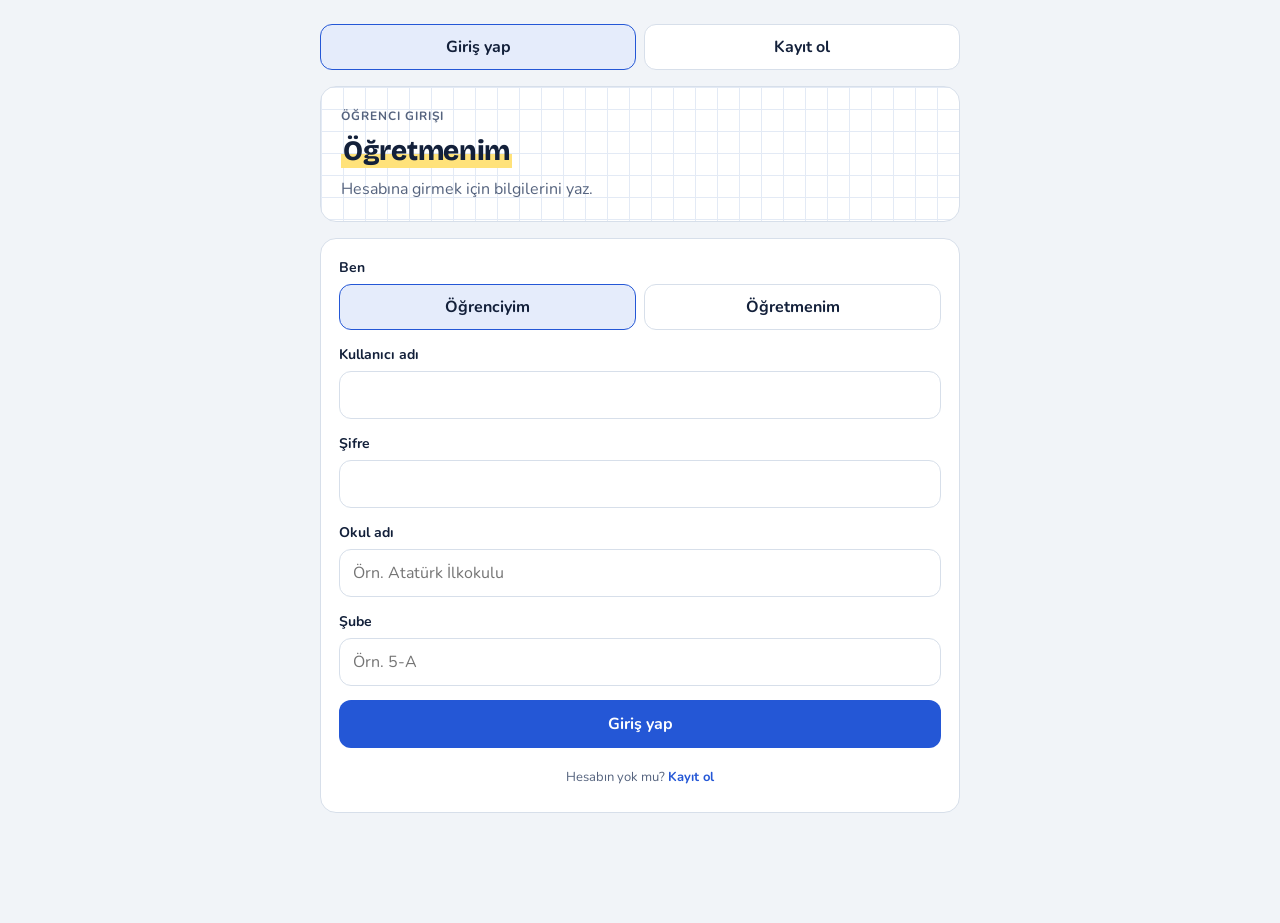
==== index.html @ c259fa2d "Rename ogretmenim 3.html to index.html" ====
<!doctype html><html><head><meta charset=utf8><meta name=viewport content="width=device-width,initial-scale=1,viewport-fit=cover"><style>:root{color-scheme:light;box-sizing:border-box;padding-top:env(safe-area-inset-top,0px);padding-bottom:env(safe-area-inset-bottom,0px)}html{scroll-padding-top:env(safe-area-inset-top,0px)}body{margin:0;padding:0;font:14px -apple-system,BlinkMacSystemFont,sans-serif;background:#fff;color:#000}img{max-width:100%}[hidden]:not([hidden=until-found i]){display:none!important}</style></head><body>
<title>Öğretmenim</title>
<link rel="stylesheet" href="https://fonts.googleapis.com/css2?family=Bricolage+Grotesque:opsz,wght@12..96,600;12..96,800&family=Nunito:wght@400;600;700&display=swap">
<style>
/* Düzen: defter sayfası hissi. Kareli üst kart, tebeşir sarısı vurgu, video için yeşil okul tahtası. */
:root{
  --bg:#F1F4F8; --card:#FFFFFF; --ink:#13203A; --mute:#55637E; --line:#D7DFEA;
  --accent:#2457D6; --accent-ink:#FFFFFF; --soft:#E5ECFB; --grid:#E3EAF5; --mk:#FFE27A;
  --ok:#14804F; --okbg:#DCF3E7; --bad:#B93434; --badbg:#FBE0E0;
  --board:#163A31; --chalk:#F3F1E4; --frame:#3C4A57;
  --f-display:"Bricolage Grotesque","Trebuchet MS",system-ui,sans-serif;
  --f-body:"Nunito",system-ui,-apple-system,"Segoe UI",sans-serif;
}
@media (prefers-color-scheme:dark){:root:not([data-theme="light"]){
  --bg:#0E1523; --card:#172138; --ink:#E9EFFB; --mute:#9AA9C4; --line:#2A3757;
  --accent:#7FA5FF; --accent-ink:#0E1523; --soft:#1D2B50; --grid:#1F2B47; --mk:#6B5A12;
  --ok:#4CC38A; --okbg:#133A2B; --bad:#FF8585; --badbg:#4A1F26; color-scheme:dark}}
:root[data-theme="dark"]{
  --bg:#0E1523; --card:#172138; --ink:#E9EFFB; --mute:#9AA9C4; --line:#2A3757;
  --accent:#7FA5FF; --accent-ink:#0E1523; --soft:#1D2B50; --grid:#1F2B47; --mk:#6B5A12;
  --ok:#4CC38A; --okbg:#133A2B; --bad:#FF8585; --badbg:#4A1F26; color-scheme:dark}
*{box-sizing:border-box}
body{background:var(--bg);color:var(--ink);font:400 16px/1.5 var(--f-body);padding-inline:16px;padding-block:0 110px}
#app{max-width:640px;margin-inline:auto;display:flex;flex-direction:column;gap:16px;padding-top:12px}
h1,h2,h3{font-family:var(--f-display);margin:0;text-wrap:balance;line-height:1.15;letter-spacing:-.01em}
h1{font-size:28px;font-weight:800} h2{font-size:22px;font-weight:800} h3{font-size:17px;font-weight:600}
p{margin:0}
.mark{background:linear-gradient(transparent 58%,var(--mk) 58%);padding-inline:2px}
.mute{color:var(--mute)} .small{font-size:13px}
.up{font-size:12px;letter-spacing:.08em;text-transform:uppercase;font-weight:700;color:var(--mute)}
button{font:inherit;color:inherit;cursor:pointer}
:focus-visible{outline:3px solid var(--accent);outline-offset:2px}
.top{display:flex;align-items:center;justify-content:space-between;gap:12px;position:sticky;top:env(safe-area-inset-top,0px);background:var(--bg);padding-block:8px;z-index:5}
.brand{font:800 20px var(--f-display)}
.who{border:1px solid var(--line);background:var(--card);border-radius:999px;padding:6px 12px;font-size:13px;font-weight:600;max-width:60%;overflow:hidden;text-overflow:ellipsis;white-space:nowrap}
.back{border:0;background:none;color:var(--accent);font-weight:700;padding:6px 0;align-self:flex-start}
.page{background:var(--card);border:1px solid var(--line);border-radius:16px;padding:18px;display:flex;flex-direction:column;gap:14px}
.paper{background-color:var(--card);background-image:linear-gradient(var(--grid) 1px,transparent 1px),linear-gradient(90deg,var(--grid) 1px,transparent 1px);background-size:22px 22px;border:1px solid var(--line);border-radius:16px;padding:20px;display:flex;flex-direction:column;gap:10px}
.stats{display:flex;gap:10px;flex-wrap:wrap}
.stat{background:var(--card);border:1px solid var(--line);border-radius:10px;padding:6px 12px;font-size:13px;font-weight:700}
.stat b{font-variant-numeric:tabular-nums;font-size:16px}
.tiles{display:grid;grid-template-columns:repeat(2,minmax(0,1fr));gap:12px}
.tile{text-align:left;background:var(--card);border:1px solid var(--line);border-radius:14px;padding:14px;display:flex;flex-direction:column;gap:6px;min-width:0;transition:transform .12s,border-color .12s}
.tile:hover{transform:translateY(-2px);border-color:var(--accent)}
.tile .n{font:800 12px var(--f-display);color:var(--accent);letter-spacing:.06em;text-transform:uppercase}
.tile.wide{grid-column:1/-1;background:var(--accent);color:var(--accent-ink);border-color:var(--accent)}
.tile.wide .n{color:var(--accent-ink);opacity:.85}
.chips{display:flex;flex-wrap:wrap;gap:8px}
.chip{border:1px solid var(--line);background:var(--card);border-radius:999px;padding:6px 13px;font-size:14px;font-weight:600}
.chip[aria-pressed="true"]{background:var(--accent);color:var(--accent-ink);border-color:var(--accent)}
.btn{border:0;background:var(--accent);color:var(--accent-ink);border-radius:12px;padding:12px 18px;font-weight:700;font-size:16px;min-height:46px}
.btn.ghost{background:var(--soft);color:var(--ink)}
.btn:disabled{opacity:.5;cursor:default}
.row{display:flex;gap:10px;flex-wrap:wrap}
.field{display:flex;flex-direction:column;gap:6px}
.field label{font-weight:700;font-size:14px}
input[type=text],input[type=password],select,textarea{font:inherit;color:var(--ink);background:var(--card);border:1.5px solid var(--line);border-radius:12px;padding:11px 13px;width:100%;min-height:46px}
.seg{display:grid;grid-template-columns:repeat(2,minmax(0,1fr));gap:8px}
.seg button{border:1.5px solid var(--line);background:var(--card);border-radius:12px;padding:10px;font-weight:700}
.seg button[aria-pressed="true"]{border-color:var(--accent);background:var(--soft)}
.opt{width:100%;text-align:left;border:1.5px solid var(--line);background:var(--card);border-radius:12px;padding:12px 14px;font-size:16px;font-weight:600}
.opt:hover:not(:disabled){border-color:var(--accent)}
.opt.ok{background:var(--okbg);border-color:var(--ok)} .opt.bad{background:var(--badbg);border-color:var(--bad)}
.opts{display:flex;flex-direction:column;gap:10px}
.fb{border-radius:12px;padding:12px 14px;font-weight:600}
.fb.ok{background:var(--okbg);color:var(--ok)} .fb.bad{background:var(--badbg);color:var(--bad)}
.bar{height:8px;border-radius:99px;background:var(--soft);overflow:hidden}
.bar>i{display:block;height:100%;background:var(--accent);width:0;transition:width .3s linear}
.qtext{font:600 20px/1.35 var(--f-display)}
.mgrid{display:grid;grid-template-columns:repeat(3,minmax(0,1fr));gap:8px}
.mc{min-height:84px;border:1.5px solid var(--line);border-radius:12px;background:var(--accent);color:var(--accent-ink);font:800 26px var(--f-display);padding:6px;display:flex;align-items:center;justify-content:center;text-align:center}
.mc.up2{background:var(--card);color:var(--ink);font:700 13px/1.25 var(--f-body)}
.mc.done{background:var(--okbg);color:var(--ok);border-color:var(--ok);font:700 13px/1.25 var(--f-body)}
.big{font:800 52px var(--f-display);font-variant-numeric:tabular-nums;text-align:center}
.calc{display:flex;gap:10px}
.calc input{font-size:22px;text-align:center}
.note{border:1px solid var(--line);border-radius:12px;padding:14px;display:flex;flex-direction:column;gap:6px;background:var(--card)}
.sym{font:800 22px var(--f-display);color:var(--accent)}
.dl{display:grid;grid-template-columns:minmax(0,1fr);gap:0}
.dl div{display:flex;flex-direction:column;gap:2px;padding:9px 0;border-top:1px solid var(--line)}
.dl dt,.dl b{font-weight:700} .dl span{color:var(--mute);font-size:14px}
.stage{background:var(--board);color:var(--chalk);border:6px solid var(--frame);border-radius:14px;min-height:300px;padding:22px;display:flex;flex-direction:column;align-items:center;justify-content:center;gap:12px;text-align:center}
.stage .s{font:800 64px/1 var(--f-display);color:#FFE27A;animation:pop .45s ease-out}
.stage h3{font-size:24px;animation:rise .5s ease-out}
.stage p{font-size:17px;max-width:46ch;animation:rise .6s ease-out}
@keyframes pop{from{transform:scale(.6);opacity:0}to{transform:none;opacity:1}}
@keyframes rise{from{transform:translateY(8px);opacity:0}to{transform:none;opacity:1}}
.segs{display:flex;gap:4px}.segs i{flex:1;height:6px;border-radius:9px;background:var(--line)}.segs i.on{background:var(--accent)}
.chat{display:flex;flex-direction:column;gap:10px}
.msg{max-width:88%;padding:10px 14px;border-radius:14px;white-space:pre-wrap;overflow-wrap:anywhere}
.msg.u{align-self:flex-end;background:var(--accent);color:var(--accent-ink);border-bottom-right-radius:4px}
.msg.a{align-self:flex-start;background:var(--card);border:1px solid var(--line);border-bottom-left-radius:4px}
.composer{position:sticky;bottom:0;background:var(--bg);padding-block:10px;display:flex;gap:8px}
.fab{position:fixed;right:16px;bottom:calc(16px + env(safe-area-inset-bottom,0px));border:0;background:var(--accent);color:var(--accent-ink);border-radius:999px;padding:13px 20px;font:800 16px var(--f-display);box-shadow:0 6px 18px rgba(20,40,100,.28);z-index:6}
@media (prefers-reduced-motion:reduce){*{animation:none!important;transition:none!important}}
</style>
<div id="app"></div>
<button class="fab" id="fab" data-act="hoca" hidden>Öğretmenim'e sor</button>
<script>
/* Ders verisi: p = konu kartları [başlık, metin, simge], q = test [soru, şıklar, doğru indeks],
   m = mini sözlük [terim, tanım], tf = doğru/yanlış [ifade, doğru mu] */
const DERS = {
ilk: [
{id:"mat",ad:"Matematik",sym:"+",konu:"Toplama, Çıkarma ve Çarpma",
 p:[["Toplama","Toplama, iki sayıyı birleştirip toplam bulmaktır. Toplananların yerini değiştirsek de sonuç aynı kalır: 4 + 7 = 7 + 4 = 11.","+"],
    ["Çarpma","Çarpma, aynı sayıyı tekrar tekrar toplamanın kısa yoludur. 3 × 4, üç kere dört toplamak demektir: 4 + 4 + 4 = 12.","×"],
    ["Çıkarma","Çıkarma, bir sayıdan belli bir miktarı eksiltmektir. Sonucu toplama ile kontrol ederiz: 15 − 6 = 9 ise 9 + 6 = 15 olmalıdır.","−"]],
 q:[["8 + 7 kaçtır?",["14","15","16","13"],1],
    ["6 × 5 kaçtır?",["30","35","25","11"],0],
    ["20 − 8 kaçtır?",["10","11","12","13"],2],
    ["Bir düzinede kaç tane vardır?",["10","12","6","24"],1]],
 m:[["Toplam","Toplama işleminin sonucu"],["Fark","Çıkarma işleminin sonucu"],["Çarpım","Çarpma işleminin sonucu"],["Tek sayı","2'ye tam bölünmeyen sayı"],["Çift sayı","2'ye tam bölünen sayı"],["Sıfır","Hiç olmadığını gösteren sayı"]],
 tf:[["9 tek sayıdır.",true],["12 sayısı 5'e tam bölünür.",false],["5 × 0 = 5",false],["Toplamada sayıların yerini değiştirmek sonucu değiştirmez.",true]]},
{id:"tur",ad:"Türkçe",sym:"Aa",konu:"Sözcük Türleri ve Yazım",
 p:[["İsim (Ad)","Varlıkları ve kavramları karşılayan sözcüklere isim denir. Kalem, masa, Ayşe ve sevgi birer isimdir. Özel isimler büyük harfle başlar.","Aa"],
    ["Sıfat","İsimlerin önüne gelip onları niteleyen sözcüklere sıfat denir. ‘Kırmızı balon’ sözcük grubunda ‘kırmızı’ sıfattır.","A+"],
    ["Fiil (Eylem)","İş, oluş ve durum bildiren sözcüklere fiil denir. Koşmak, yazmak ve gülmek birer fiildir.","→"]],
 q:[["‘Ali okula gitti.’ cümlesinde fiil hangisidir?",["Ali","okula","gitti","cümle"],2],
    ["Özel isimler nasıl yazılır?",["Küçük harfle başlar","Büyük harfle başlar","Hep küçük yazılır","Rakamla yazılır"],1],
    ["Aşağıdakilerden hangisi sıfattır?",["Güzel","Masa","Koşmak","Ankara"],0],
    ["‘Kitap’ sözcüğü kaç hecelidir?",["1","2","3","4"],1]],
 m:[["İsim","Varlıkları karşılayan sözcük"],["Sıfat","İsmi niteleyen sözcük"],["Fiil","İş, oluş, durum bildiren sözcük"],["Zıt anlam","Karşıt anlamlı sözcük (büyük–küçük)"],["Eş anlam","Aynı anlamdaki sözcük (hızlı–çabuk)"],["Hece","Bir solukta çıkan ses grubu"]],
 tf:[["Her hecede en az bir ünlü harf bulunur.",true],["Soru cümlesinin sonuna soru işareti konur.",true],["Türk alfabesinde 29 harf vardır.",true],["‘Gelmek’ sözcüğü bir isimdir.",false]]},
{id:"fen",ad:"Fen Bilimleri",sym:"H₂O",konu:"Canlılar, Madde ve Dünya",
 p:[["Canlıların ortak özellikleri","Canlılar beslenir, solunum yapar, büyür ve çoğalır. Cansız varlıklar bu özellikleri göstermez.","Canlı"],
    ["Maddenin halleri","Madde katı, sıvı ve gaz halinde bulunur. Buz katı, su sıvı, su buharı ise gaz halidir.","H₂O"],
    ["Güneş ve Dünya","Dünya, Güneş'in etrafında bir yılda bir tam tur atar. Kendi ekseni etrafındaki bir turu yaklaşık bir gün sürer; gece ve gündüz böyle oluşur.","☀"]],
 q:[["Su donunca hangi hale geçer?",["Gaz","Katı","Sıvı","Plazma"],1],
    ["Gece ve gündüz neden oluşur?",["Dünya'nın kendi ekseni etrafında dönmesi","Ay'ın Güneş'in etrafında dönmesi","Güneş'in Dünya'nın etrafında dönmesi","Bulutların hareket etmesi"],0],
    ["Hangisi canlıdır?",["Taş","Ağaç","Masa","Makas"],1],
    ["Dünya'nın Güneş etrafında bir turu ne kadar sürer?",["Bir gün","Bir ay","Bir yıl","Bir hafta"],2]],
 m:[["Katı","Şekli ve hacmi sabit olan madde"],["Sıvı","Akışkan, bulunduğu kabın şeklini alan madde"],["Gaz","Bulunduğu her yere yayılan madde"],["Buharlaşma","Sıvının gaza dönüşmesi"],["Donma","Sıvının katıya dönüşmesi"],["Erime","Katının sıvıya dönüşmesi"]],
 tf:[["Buz erirse sıvı hale geçer.",true],["Güneş bir gezegendir.",false],["Bitkiler de canlıdır.",true],["Gaz halindeki maddeler bulundukları kabı doldurur.",true]]},
{id:"ing",ad:"İngilizce",sym:"ABC",konu:"Colors, Numbers and Animals",
 p:[["Colors (Renkler)","Renkler: red (kırmızı), blue (mavi), green (yeşil), yellow (sarı). ‘The sky is blue.’ demek ‘Gökyüzü mavi.’ demektir.","Red"],
    ["Numbers (Sayılar)","Sayılar: one (1), two (2), three (3), four (4), five (5). Oyuncaklarını İngilizce sayarak çalışabilirsin.","123"],
    ["Animals (Hayvanlar)","Hayvanlar: cat (kedi), dog (köpek), bird (kuş), fish (balık). ‘I have a cat.’ ‘Bir kedim var.’ demektir.","Cat"]],
 q:[["‘Dog’ ne demektir?",["Kedi","Köpek","Kuş","Balık"],1],
    ["‘Blue’ hangi renktir?",["Kırmızı","Sarı","Mavi","Yeşil"],2],
    ["‘Three’ kaçtır?",["2","3","4","5"],1],
    ["‘Merhaba’ İngilizce nasıl söylenir?",["Goodbye","Hello","Thanks","Sorry"],1]],
 m:[["Red","Kırmızı"],["Green","Yeşil"],["Cat","Kedi"],["Bird","Kuş"],["Five","Beş"],["Thank you","Teşekkür ederim"]],
 tf:[["‘Yellow’ sarı demektir.",true],["‘Fish’ kuş demektir.",false],["‘Good morning’ günaydın demektir.",true],["‘Two’ dört demektir.",false]]}
],
orta: [
{id:"mat",ad:"Matematik",sym:"%",konu:"Kesirler, Yüzdeler ve Oran",
 p:[["Kesirler","Kesir, bütünün eşit parçalarından kaçının alındığını gösterir. 3/4'te payda bütünün 4 eşit parçaya bölündüğünü, pay ise 3 parçanın alındığını belirtir.","¾"],
    ["Yüzde","Yüzde, bir niceliğin 100 birimde kaç birim olduğunu gösterir. %25 = 25/100 = 1/4'tür. 80'in %25'i 80 × 25 / 100 = 20'dir.","%"],
    ["Oran","İki niceliğin bölümle karşılaştırılmasına oran denir. 12 elma ile 4 armut varsa elmanın armuta oranı 12/4 = 3'tür.","a:b"]],
 q:[["3/4 sayısının ondalık gösterimi nedir?",["0,25","0,5","0,75","0,34"],2],
    ["200'ün %15'i kaçtır?",["15","20","30","40"],2],
    ["2/5 + 1/5 işleminin sonucu kaçtır?",["3/10","3/5","2/5","1/5"],1],
    ["(−3) + 8 işleminin sonucu kaçtır?",["−11","−5","5","11"],2]],
 m:[["Pay","Kesrin üstündeki sayı"],["Payda","Kesrin altındaki, bütünün kaç parçaya bölündüğünü gösteren sayı"],["Oran","İki niceliğin bölümle karşılaştırılması"],["Yüzde","100'de kaç olduğunu gösteren oran"],["Tam sayılar","Negatif sayıları, sıfırı ve pozitif sayıları kapsayan küme"],["Asal sayı","1 ve kendisinden başka böleni olmayan sayı"]],
 tf:[["Payı aynı olan kesirlerde payda büyüdükçe kesir küçülür.",true],["7 asal bir sayıdır.",true],["%50, yarım demektir.",true],["−5, −2'den büyüktür.",false]]},
{id:"tur",ad:"Türkçe",sym:"Y",konu:"Cümlenin Ögeleri ve Anlam",
 p:[["Yüklem","Cümlede iş, oluş ya da durum bildiren ögeye yüklem denir. Genellikle cümlenin sonunda yer alır. ‘Çocuklar bahçede oynadı.’ cümlesinde yüklem ‘oynadı’dır.","Y"],
    ["Özne","Yüklemi yapan varlığı bulmak için yükleme ‘Kim?’ veya ‘Ne?’ sorusunu sorarız. ‘Kuş ağaca kondu.’ cümlesinde özne ‘kuş’tur.","Kim?"],
    ["Nesne","Yüklemden etkilenen ögeye nesne denir. ‘Ali kitabı okudu.’ cümlesinde ‘Ne okudu?’ sorusunun cevabı olan ‘kitabı’ nesnedir.","Ne?"]],
 q:[["‘Ayşe mektubu yazdı.’ cümlesinin yüklemi hangisidir?",["Ayşe","mektubu","yazdı","cümle"],2],
    ["Özneyi bulmak için yükleme hangi soru sorulur?",["Kim? / Ne?","Nereye?","Nasıl?","Ne zaman?"],0],
    ["Soru cümlesinin sonuna hangi işaret konur?",["Nokta","Soru işareti","Ünlem","Virgül"],1],
    ["‘Çocuklar parkta oynadı.’ cümlesinde ‘parkta’ hangi ögedir?",["Özne","Yüklem","Nesne","Dolaylı tümleç"],3]],
 m:[["Yüklem","İş, oluş veya durum bildiren öge"],["Özne","Yüklemi yapan varlık"],["Nesne","Yüklemden etkilenen öge"],["Deyim","Kalıplaşmış, çoğunlukla mecaz anlamlı söz"],["Atasözü","Uzun deneyimlerden çıkmış öğüt veren kalıp söz"],["Mecaz anlam","Sözcüğün gerçek anlamı dışında kullanılması"]],
 tf:[["Yüklem genellikle cümlenin sonunda bulunur.",true],["‘Göz göre göre’ bir atasözüdür.",false],["Özel isimlerin ilk harfi büyük yazılır.",true],["Her cümlede mutlaka nesne bulunur.",false]]},
{id:"fen",ad:"Fen Bilimleri",sym:"N",konu:"Kuvvet, Hücre ve Hız",
 p:[["Kuvvet","Kuvvet, cisimlerin hareketini, yönünü veya şeklini değiştirebilen etkidir. Birimi Newton'dur (N). Dinamometre ile ölçülür.","N"],
    ["Hücre","Hücre, canlıların yapı ve görev birimidir. Hayvan ve bitki hücrelerinde zar, sitoplazma ve çekirdek bulunur; hücre duvarı ve kloroplast yalnızca bitki hücresindedir.","Hücre"],
    ["Hız","Hız, birim zamanda alınan yoldur: hız = yol / zaman. 100 km yolu 2 saatte alan aracın ortalama hızı 50 km/sa'tir.","v=x/t"]],
 q:[["Kuvvetin birimi hangisidir?",["Joule","Newton","Watt","Metre"],1],
    ["Yalnızca bitki hücresinde bulunan yapı hangisidir?",["Çekirdek","Hücre zarı","Kloroplast","Sitoplazma"],2],
    ["120 km yolu 2 saatte alan aracın ortalama hızı kaç km/sa'tir?",["40","60","80","240"],1],
    ["Güneş Sistemi'ndeki en büyük gezegen hangisidir?",["Dünya","Mars","Jüpiter","Venüs"],2]],
 m:[["Newton","Kuvvet birimi"],["Dinamometre","Kuvvet ölçen alet"],["Çekirdek","Hücrenin yönetim merkezi"],["Kloroplast","Bitkilerde fotosentez yapılan organel"],["Hız","Birim zamanda alınan yol"],["Fotosentez","Bitkilerin ışıkla besin üretmesi"]],
 tf:[["Hayvan hücresinde hücre duvarı bulunur.",false],["Sürtünme kuvveti hareketli cisimleri yavaşlatabilir.",true],["Güneş, Güneş Sistemi'nin merkezindeki yıldızdır.",true],["Hız = yol × zaman'dır.",false]]},
{id:"sos",ad:"Sosyal Bilgiler",sym:"1923",konu:"Cumhuriyet ve Harita Bilgisi",
 p:[["Cumhuriyetin ilanı","Türkiye Cumhuriyeti 29 Ekim 1923'te ilan edildi. İlk cumhurbaşkanı Mustafa Kemal Atatürk oldu.","1923"],
    ["Başkent","Türkiye'nin başkenti Ankara'dır. Ankara, 13 Ekim 1923'te başkent ilan edildi.","Ankara"],
    ["Harita bilgisi","Haritalarda yönleri bulmak için kuzey, güney, doğu ve batı kullanılır. Ölçek, haritadaki uzaklığın gerçekte kaç birim olduğunu gösterir.","N"]],
 q:[["Cumhuriyet hangi tarihte ilan edilmiştir?",["23 Nisan 1920","29 Ekim 1923","30 Ağustos 1922","10 Kasım 1938"],1],
    ["Türkiye'nin başkenti neresidir?",["İstanbul","İzmir","Ankara","Bursa"],2],
    ["Haritada ölçek neyi gösterir?",["Yönleri","Gerçek uzaklığın küçültülme oranını","İklimi","Nüfusu"],1],
    ["Türkiye hangi kıtalar üzerinde yer alır?",["Yalnızca Avrupa","Asya ve Avrupa","Afrika ve Asya","Yalnızca Asya"],1]],
 m:[["Cumhuriyet","Halkın seçtiği yöneticilerle yönetilen rejim"],["Ankara","Türkiye'nin başkenti"],["Ölçek","Haritanın küçültme oranı"],["Kuzey","Pusulada yukarıyı gösteren yön"],["Harita","Yeryüzünün küçültülerek çizilmiş hali"],["Anayasa","Devletin temel kurallarını belirleyen yasa"]],
 tf:[["Cumhuriyet 29 Ekim 1923'te ilan edildi.",true],["Türkiye'nin başkenti İstanbul'dur.",false],["Güney yönü haritada genellikle aşağıdadır.",true],["Türkiye'nin üç tarafı denizlerle çevrilidir.",true]]}
]
};
DERS.lise = [
{id:"mat",ad:"Matematik",sym:"f(x)",konu:"Fonksiyonlar ve İkinci Dereceden Denklemler",
 p:[["Fonksiyon","Fonksiyon, bir kümenin her elemanını diğer kümenin yalnızca bir elemanıyla eşleyen kuraldır. f(x) = 2x + 1 için f(3) = 7 olur.","f(x)"],
    ["Diskriminant","ax² + bx + c = 0 denkleminde Δ = b² − 4ac değeri kök sayısını belirler. Δ > 0 ise iki farklı gerçek kök, Δ = 0 ise çift kök, Δ < 0 ise gerçek kök yoktur.","Δ"],
    ["Kökler toplamı ve çarpımı","ax² + bx + c = 0 denkleminin kökleri x₁ ve x₂ ise x₁ + x₂ = −b/a ve x₁ · x₂ = c/a olur.","x₁+x₂"]],
 q:[["f(x) = 3x − 2 ise f(4) kaçtır?",["10","12","14","2"],0],
    ["x² − 5x + 6 = 0 denkleminin kökleri hangisidir?",["1 ve 6","2 ve 3","−2 ve −3","5 ve 6"],1],
    ["x² + 4x + 4 = 0 denkleminin diskriminantı (Δ) kaçtır?",["0","4","8","16"],0],
    ["log₂ 8 kaçtır?",["2","3","4","8"],1]],
 m:[["Fonksiyon","Her elemanı tek bir elemanla eşleyen kural"],["Diskriminant","b² − 4ac ifadesi"],["Kök","Denklemi sağlayan değer"],["Tanım kümesi","x'in alabileceği değerler"],["Değer kümesi","Fonksiyonun aldığı y değerleri"],["Logaritma","Üstel işlemin tersi"]],
 tf:[["Δ < 0 ise denklemin gerçek kökü yoktur.",true],["log₁₀ 100 = 2'dir.",true],["f(x) = x² her x için negatif değer alır.",false],["En küçük asal sayı 1'dir.",false]]},
{id:"fiz",ad:"Fizik",sym:"F=ma",konu:"Newton'un Hareket Yasaları",
 p:[["Eylemsizlik","Newton'un 1. yasası: Net kuvvet sıfırsa cisim durumunu korur. Duruyorsa durur, hareket ediyorsa sabit hızla doğrusal gitmeye devam eder.","F=0"],
    ["Temel prensip","Newton'un 2. yasası: F = m · a. 2 kg'lık cisme 6 N net kuvvet uygulanırsa ivmesi 3 m/s² olur.","F=ma"],
    ["Etki–tepki","Newton'un 3. yasası: Her etkiye aynı büyüklükte ve zıt yönde bir tepki vardır. Bu kuvvetler farklı cisimlere etki eder.","⇄"]],
 q:[["F = m·a formülünde ‘a’ neyi gösterir?",["Alan","İvme","Hız","Yol"],1],
    ["5 kg kütleli cisme 20 N net kuvvet etki ederse ivmesi kaç m/s² olur?",["2","4","10","100"],1],
    ["Aşağıdakilerden hangisi kuvvet birimidir?",["Joule","Watt","Newton","Pascal"],2],
    ["Havasız ortamda serbest bırakılan tüy ve taş için hangisi doğrudur?",["Taş daha hızlı düşer","Tüy daha hızlı düşer","İkisi de aynı ivmeyle düşer","İkisi de düşmez"],2]],
 m:[["İvme","Hızın zamanla değişimi"],["Kütle","Cismin madde miktarı (kg)"],["Ağırlık","Cisme etki eden yer çekimi kuvveti"],["Eylemsizlik","Cismin durumunu koruma eğilimi"],["Newton","Kuvvet birimi"],["Sürtünme","Temas yüzeylerinde harekete karşı koyan kuvvet"]],
 tf:[["Ağırlık ve kütle aynı kavramdır.",false],["Net kuvvet sıfırsa cismin hızı değişmez.",true],["Yer yüzeyinde yer çekimi ivmesi yaklaşık 9,8 m/s²'dir.",true],["Etki ve tepki kuvvetleri aynı cisme etki eder.",false]]},
{id:"kim",ad:"Kimya",sym:"pH",konu:"Atom, Periyodik Tablo ve Asit-Baz",
 p:[["Atomun yapısı","Atom; çekirdekteki proton ve nötronlardan, çekirdeğin çevresindeki elektronlardan oluşur. Proton sayısı elementin atom numarasını belirler.","p⁺"],
    ["Periyodik tablo","Elementler atom numarasına göre dizilir. Dikey sütunlara grup, yatay sıralara periyot denir. Aynı gruptaki elementlerin kimyasal özellikleri benzerdir.","Na"],
    ["Asit ve baz","pH, çözeltinin asitlik düzeyini gösterir. pH 7'den küçükse asidik, 7'ye eşitse nötr, 7'den büyükse baziktir.","pH"]],
 q:[["Nötr bir atomda proton sayısı neye eşittir?",["Nötron sayısı","Elektron sayısı","Kütle numarası","Periyot numarası"],1],
    ["pH değeri 3 olan çözelti nasıldır?",["Bazik","Nötr","Asidik","Tuzlu"],2],
    ["Suyun kimyasal formülü nedir?",["CO₂","H₂O","O₂","NaCl"],1],
    ["Periyodik tabloda yatay sıralara ne denir?",["Grup","Periyot","Sınıf","Blok"],1]],
 m:[["Proton","Çekirdekteki pozitif yüklü parçacık"],["Elektron","Çekirdek çevresindeki negatif yüklü parçacık"],["Nötron","Yüksüz parçacık"],["İyon","Elektron alıp vermiş yüklü atom"],["Asit","pH değeri 7'den küçük çözelti"],["Baz","pH değeri 7'den büyük çözelti"]],
 tf:[["Nötronlar pozitif yüklüdür.",false],["Sofra tuzunun formülü NaCl'dir.",true],["pH 7 olan çözelti nötrdür.",true],["Atom numarası, atomdaki nötron sayısını gösterir.",false]]},
{id:"biy",ad:"Biyoloji",sym:"DNA",konu:"Hücre ve Kalıtım",
 p:[["Mitokondri","Mitokondri hücrenin enerji santralidir. Hücresel solunumla besinlerden ATP üretir.","ATP"],
    ["DNA","DNA, kalıtsal bilgiyi taşıyan çift sarmal yapılı moleküldür. Dört baz içerir: adenin, timin, guanin ve sitozin.","DNA"],
    ["Mendel ve kalıtım","Mendel, bezelye bitkileriyle yaptığı çaprazlamalarla baskın ve çekinik karakter ilkelerini ortaya koydu. Baskın gen varsa baskın özellik görülür.","Aa"]],
 q:[["Hücrede ATP üretiminin büyük kısmı hangi organelde olur?",["Ribozom","Mitokondri","Golgi","Lizozom"],1],
    ["Fotosentez hangi organelde gerçekleşir?",["Mitokondri","Kloroplast","Çekirdek","Ribozom"],1],
    ["DNA'da bulunan bazlardan hangisi RNA'da bulunmaz?",["Adenin","Guanin","Timin","Sitozin"],2],
    ["Aa × Aa çaprazlamasında yavruların aa olma olasılığı kaçtır?",["%0","%25","%50","%75"],1]],
 m:[["Mitokondri","Enerji üreten organel"],["Kloroplast","Fotosentez organeli"],["Ribozom","Protein sentezleyen yapı"],["Çekirdek","Kalıtım materyalini içeren yapı"],["Gen","DNA'nın kalıtsal bilgi taşıyan bölümü"],["Enzim","Tepkimeleri hızlandıran protein"]],
 tf:[["Prokaryot hücrelerde gerçek çekirdek bulunmaz.",true],["Ribozomlar protein sentezi yapar.",true],["DNA'da urasil bazı bulunur.",false],["Bütün enzimler karbonhidrattır.",false]]},
{id:"edb",ad:"Edebiyat",sym:"Ed",konu:"Edebi Türler ve Söz Sanatları",
 p:[["Nazım ve nesir","Edebi eserler nazım (şiir) ve nesir (düzyazı) olarak ikiye ayrılır. Roman, hikâye, tiyatro ve deneme nesir türleridir.","Ed"],
    ["Benzetme","Benzetme, aralarında ilgi bulunan iki şeyden zayıf olanı güçlü olana benzetmektir. ‘Aslan gibi çocuk’ ifadesinde güç yönünden benzetme vardır.","gibi"],
    ["Kişileştirme","İnsan dışı varlıklara insana özgü özellikler vermeye kişileştirme (teşhis) denir. ‘Rüzgâr fısıldadı.’ cümlesinde rüzgâr insan gibi konuşturulmuştur.","teşhis"]],
 q:[["‘Çiçekler gülümsedi.’ cümlesinde hangi söz sanatı vardır?",["Abartma","Kişileştirme","Zıtlık","Aliterasyon"],1],
    ["Aşağıdakilerden hangisi bir nesir türüdür?",["Gazel","Mersiye","Roman","Koşma"],2],
    ["Yunus Emre hangi edebiyat geleneğinin önemli temsilcisidir?",["Divan","Tasavvuf (halk)","Tanzimat","Servetifünun"],1],
    ["‘Safahat’ adlı eser kime aittir?",["Namık Kemal","Mehmet Âkif Ersoy","Tevfik Fikret","Ziya Gökalp"],1]],
 m:[["Benzetme","İki şey arasında ilgi kurma"],["Kişileştirme","İnsan dışı varlığa insan özelliği verme"],["Mübalağa","Abartma sanatı"],["Roman","Uzun, kurgusal nesir türü"],["Şiir","Duygu ve hayalin ölçülü, ahenkli anlatımı"],["Deneme","Kişisel düşüncelerin kesin hüküm vermeden yazılması"]],
 tf:[["Gazel, divan edebiyatı nazım şeklidir.",true],["Roman bir nazım türüdür.",false],["Tiyatro eserleri sahnelenmek üzere yazılır.",true],["Mübalağa, bir şeyi olduğundan fazla ya da az göstermektir.",true]]}
];
DERS.uni = [
{id:"alg",ad:"Algoritma",sym:"O(n)",konu:"Algoritma Temelleri",
 p:[["Algoritma","Algoritma, bir problemi çözmek için izlenen sonlu ve açık adımlar dizisidir. İyi bir algoritma doğru, sonlu ve verimli olmalıdır.","algo"],
    ["Karmaşıklık","Big-O gösterimi, girdi büyüdükçe bir algoritmanın nasıl yavaşladığını anlatır. Doğrusal arama O(n), ikili arama O(log n) karmaşıklığındadır.","O(n)"],
    ["Veri yapıları","Yığın (stack) son giren ilk çıkar (LIFO), kuyruk (queue) ilk giren ilk çıkar (FIFO) ilkesiyle çalışır.","LIFO"]],
 q:[["İkili arama (binary search) için dizinin hangi özelliği gerekir?",["Sıralı olması","Tek elemanlı olması","Negatif sayı içermesi","Çift uzunlukta olması"],0],
    ["İkili aramanın zaman karmaşıklığı nedir?",["O(1)","O(log n)","O(n)","O(n²)"],1],
    ["Kuyruk (queue) hangi ilkeyle çalışır?",["LIFO","FIFO","Rastgele","Sıralı"],1],
    ["İkilik tabanda 1010 sayısı onluk tabanda kaçtır?",["8","10","12","14"],1]],
 m:[["Algoritma","Sonlu adımlı çözüm yöntemi"],["Döngü","Bir işlemin tekrarlanması"],["Değişken","Veriyi bellekte tutan adlandırılmış alan"],["Özyineleme","Bir fonksiyonun kendini çağırması"],["Yığın","LIFO çalışan veri yapısı"],["Hata ayıklama","Programdaki hataları bulup giderme"]],
 tf:[["O(n²) karmaşıklık O(n)'den daha hızlı büyür.",true],["Özyinelemeli fonksiyonda bir bitiş koşulu bulunmalıdır.",true],["Yığın veri yapısı FIFO çalışır.",false],["Derleyici, kaynak kodu makine koduna çevirir.",true]]},
{id:"eko",ad:"Ekonomi",sym:"D/S",konu:"Arz, Talep ve Enflasyon",
 p:[["Talep yasası","Diğer koşullar sabitken bir malın fiyatı arttıkça talep edilen miktar azalır. Talep eğrisi bu yüzden aşağı doğru eğimlidir.","D"],
    ["Arz yasası","Diğer koşullar sabitken fiyat arttıkça üreticilerin arz ettiği miktar artar. Arz ve talep eğrilerinin kesiştiği nokta denge fiyatını verir.","S"],
    ["Enflasyon","Enflasyon, genel fiyat düzeyindeki sürekli artıştır ve paranın satın alma gücünü düşürür. Türkiye'de TÜİK tüketici fiyat endeksiyle (TÜFE) ölçer.","TÜFE"]],
 q:[["Fiyat artınca talep edilen miktar genellikle ne olur?",["Artar","Azalır","Değişmez","Sıfır olur"],1],
    ["Arz ve talebin kesiştiği noktada ne belirlenir?",["Vergi","Denge fiyatı","Faiz","İthalat"],1],
    ["Enflasyon neyi ifade eder?",["Genel fiyat düzeyinde sürekli artış","Fiyatların düşmesi","İşsizlik oranı","Dış ticaret açığı"],0],
    ["GSYH neyi ölçer?",["Bir ülkede bir yılda üretilen nihai mal ve hizmetlerin toplam değerini","Devlet borcunu","Yalnızca ihracatı","Hane halkı tasarrufunu"],0]],
 m:[["Arz","Satıcıların sunduğu miktar"],["Talep","Alıcıların satın almak istediği miktar"],["Enflasyon","Genel fiyat artışı"],["Deflasyon","Genel fiyat düşüşü"],["GSYH","Yurt içinde üretilen toplam değer"],["Fırsat maliyeti","Vazgeçilen en iyi alternatifin değeri"]],
 tf:[["Denge fiyatında arz ve talep miktarı eşittir.",true],["Enflasyon paranın satın alma gücünü artırır.",false],["Fırsat maliyeti yalnızca para harcanırsa oluşur.",false],["Talep eğrisi genellikle aşağı eğimlidir.",true]]},
{id:"ist",ad:"İstatistik",sym:"σ",konu:"Ortalama, Medyan ve Standart Sapma",
 p:[["Ortalama","Aritmetik ortalama, değerlerin toplamının değer sayısına bölünmesiyle bulunur. 2, 4, 9 için ortalama 15/3 = 5'tir.","x̄"],
    ["Medyan","Medyan, sıralanmış verinin ortasındaki değerdir ve uç değerlerden ortalamadan daha az etkilenir. Çift sayıda veri varsa ortadaki iki değerin ortalaması alınır.","Med"],
    ["Standart sapma","Standart sapma, verilerin ortalamadan ne kadar dağıldığını gösterir. Küçükse veriler ortalamaya yakın, büyükse dağınıktır.","σ"]],
 q:[["3, 5, 7, 9, 11 verisinin ortalaması kaçtır?",["5","7","8","9"],1],
    ["1, 3, 3, 6, 7, 8, 9 verisinin medyanı kaçtır?",["3","6","5","7"],1],
    ["Standart sapma neyi ölçer?",["Merkezi eğilimi","Dağılımı (yayılımı)","Veri sayısını","En büyük değeri"],1],
    ["Bir veri setinde en çok tekrar eden değere ne denir?",["Medyan","Mod","Ortalama","Aralık"],1]],
 m:[["Ortalama","Toplamın veri sayısına bölümü"],["Medyan","Sıralı verinin ortadaki değeri"],["Mod","En sık tekrarlanan değer"],["Varyans","Standart sapmanın karesi"],["Hipotez","Sınanan varsayım"],["Örneklem","Evrenden seçilen alt küme"]],
 tf:[["Medyan, uç değerlerden ortalamadan daha az etkilenir.",true],["Varyans negatif olabilir.",false],["Standart sapma varyansın karekökü.",true],["Mod her veri setinde tektir.",false]]},
{id:"aka",ad:"Akademik Yazım",sym:"APA",konu:"Kaynak Gösterme ve Bilimsel Yazım",
 p:[["Alıntı ve intihal","Başkasının fikrini veya cümlesini kaynak göstermeden kullanmak intihaldir. Doğrudan alıntı tırnak içinde, dolaylı alıntı kendi cümlelerinle yazılır; ikisinde de kaynak gösterilir.","“ ”"],
    ["Kaynakça","Kaynakça, metinde atıf yapılan tüm kaynakların ayrıntılarını verir. APA, MLA ve Chicago gibi biçimler vardır; bölümünüzün istediğini tutarlı kullanın.","APA"],
    ["Makale yapısı","Bilimsel makale genellikle özet, giriş, yöntem, bulgular, tartışma ve sonuç bölümlerinden oluşur. Her bölümün görevi farklıdır.","IMRaD"]],
 q:[["Başkasının fikrini kaynak göstermeden kullanmaya ne denir?",["Atıf","İntihal","Parafraz","Özet"],1],
    ["APA hangi alanlarda sık kullanılan bir atıf biçimidir?",["Sosyal bilimler ve psikoloji","Yalnızca matematik","Yalnızca edebiyat","Yalnızca hukuk"],0],
    ["Araştırmanın nasıl yapıldığı bilimsel makalenin hangi bölümünde anlatılır?",["Özet","Yöntem","Sonuç","Kaynakça"],1],
    ["Doğrudan alıntı nasıl gösterilir?",["Tırnak içinde ve kaynakla","Kalın yazıyla","Dipnotsuz","Kaynak göstermeden"],0]],
 m:[["İntihal","Kaynak göstermeden başkasının işini kullanma"],["Atıf","Metinde kaynağa gönderme yapma"],["Kaynakça","Kullanılan kaynakların listesi"],["Özet","Çalışmanın kısa tanıtımı"],["Hipotez","Sınanacak varsayım"],["Parafraz","Bir fikri kendi cümlelerinle yeniden ifade etme"]],
 tf:[["Dolaylı alıntıda kaynak göstermek gerekmez.",false],["Kaynakça biçimi metin boyunca tutarlı olmalıdır.",true],["Özet bölümü makalenin sonuna yazılmak zorundadır.",false],["Güvenilir kaynak olarak hakemli dergiler tercih edilir.",true]]}
];
const GENEL = {
ilk:[["Bir yılda kaç mevsim vardır?",["3","4","5","6"],1],["Dünya'nın uydusu hangisidir?",["Güneş","Ay","Mars","Venüs"],1],["Hangisi bir meyvedir?",["Havuç","Elma","Patlıcan","Pırasa"],1],["Gökkuşağında kaç renk vardır?",["5","6","7","8"],2],["Arılar ne üretir?",["Süt","Bal","Yumurta","Yün"],1],["Türkiye'nin başkenti neresidir?",["İstanbul","Ankara","İzmir","Konya"],1]],
orta:[["Türkiye'nin en yüksek dağı hangisidir?",["Erciyes","Ağrı Dağı","Uludağ","Kaçkar"],1],["Dünyanın en büyük okyanusu hangisidir?",["Atlas","Hint","Büyük (Pasifik)","Arktik"],2],["Işık hızı yaklaşık kaç km/sn'dir?",["3.000","30.000","300.000","3.000.000"],2],["İstanbul'u fetheden padişah kimdir?",["Yavuz Sultan Selim","Fatih Sultan Mehmet","Kanuni Sultan Süleyman","II. Abdülhamid"],1],["Periyodik tabloda O sembolü hangi elementi gösterir?",["Altın","Oksijen","Osmiyum","Gümüş"],1],["Bir üçgenin iç açıları toplamı kaç derecedir?",["90","180","270","360"],1]],
lise:[["Birleşmiş Milletler hangi yıl kuruldu?",["1919","1945","1960","1991"],1],["‘Suç ve Ceza’ romanının yazarı kimdir?",["Tolstoy","Dostoyevski","Çehov","Gogol"],1],["DNA'nın çift sarmal yapısını açıklayan bilim insanları kimlerdir?",["Watson ve Crick","Mendel ve Darwin","Pasteur ve Koch","Curie ve Bohr"],0],["Osmanlı Devleti geleneksel olarak hangi yıl kuruldu kabul edilir?",["1071","1299","1453","1520"],1],["Fransız Devrimi hangi yıl başladı?",["1689","1789","1848","1917"],1],["Ana dil olarak en çok konuşulan dil hangisidir?",["İngilizce","İspanyolca","Mandarin Çincesi","Hintçe"],2]],
uni:[["İklim değişikliğine karşı 2015'te kabul edilen küresel anlaşma hangisidir?",["Kyoto","Paris Anlaşması","Montreal","Helsinki"],1],["Yapay zekâda ‘LLM’ kısaltması neyi ifade eder?",["Büyük dil modeli","Düşük seviyeli makine","Yerel liste yönetimi","Sıralı öğrenme"],0],["Adam Smith'in ünlü eseri hangisidir?",["Kapital","Milletlerin Zenginliği","Genel Teori","Leviathan"],1],["Heisenberg'in adıyla anılan ilke neyle ilgilidir?",["Belirsizlik","Görelilik","Kütle korunumu","Entropi"],0],["TCP/IP neyin protokol ailesidir?",["Ağ iletişimi","Ses sıkıştırma","Bellek yönetimi","Yazı tipleri"],0],["Normal dağılımın grafiği hangi şekle benzer?",["Çan eğrisi","Parabol","Doğru","Spiral"],0]]
};
/* Din Kültürü ve Ahlak Bilgisi ile Kur'an-ı Kerim dersleri.
   Ünite ve tema başlıkları MEB Türkiye Yüzyılı Maarif Modeli öğretim programlarından alınmıştır.
   `s`: sınıfa göre içerik, `only`: dersin görüneceği sınıflar, `kaynak`: ekranda gösterilen not. */
const KAY_DKAB = "Kaynak: MEB Türkiye Yüzyılı Maarif Modeli, Din Kültürü ve Ahlak Bilgisi Dersi Öğretim Programı (4-8. sınıf) ünite başlıkları. Konu anlatımları kısa özettir; ayrıntı için ders kitabına bak.";
const KAY_KUR = "Kaynak: MEB Türkiye Yüzyılı Maarif Modeli, Kur'an-ı Kerim Dersi Öğretim Programı tema başlıkları. Okuma ve ezber için mutlaka öğretmenin ve Diyanet onaylı mushafla birlikte çalış.";
const KAY_KUR2 = KAY_KUR + " Bu sınıf düzeyinin ayrıntılı konu listesine ulaşılamadığı için içerik genel okuma ve tecvit bilgisidir; sınıf kitabıyla birlikte kullan.";

const DKAB4 = {konu:"Allah Sevgisi, Peygamber Sevgisi ve Ahlaki Değerler", kaynak:KAY_DKAB,
 p:[["Allah temiz olmamı ister","Dinimiz temizliğe önem verir. Ellerimizi yıkamak, dişlerimizi fırçalamak ve çevremizi temiz tutmak güzel davranışlardır. Allah'ın verdiği nimetlere şükretmek ve sağlıklı beslenmek de bu davranışlardandır.","Temiz"],
    ["Allah'ı tanıyorum","Allah birdir ve her şeyi yaratandır. Bizi sever ve bize nimetler verir. Dua, Allah'tan bir şey istemek ve ona yönelmektir. Kelime-i tevhid 'Lâ ilâhe illallâh' (Allah'tan başka ilah yoktur) anlamına gelir.","1"],
    ["Peygamberlerin sevgisi","Peygamberler Allah'ın insanlara doğru yolu göstermek için seçtiği örnek insanlardır. Hz. Muhammed son peygamberdir. Doğru sözlü ve güvenilir olmak onun örnek davranışlarındandır.","♥"],
    ["Ahlaki değerlerimiz, haklar ve sorumluluklar","Doğruluk, dürüstlük, saygı, yardımlaşma ve sorumluluk güzel ahlaki değerlerdir. Herkesin hakları vardır; başkalarının haklarına saygı göstermek ve üzerimize düşen görevleri yapmak sorumluluğumuzdur.","Değer"]],
 q:[["Allah'ın verdiği nimetler karşısında nasıl davranmalıyız?",["Şükretmeliyiz","Boşa harcamalıyız","Önemsememeliyiz","Başkalarından saklamalıyız"],0],
    ["Son peygamber kimdir?",["Hz. İbrahim","Hz. Musa","Hz. Muhammed","Hz. Nuh"],2],
    ["Aşağıdakilerden hangisi temizlikle ilgili güzel bir davranıştır?",["Ellerimizi yıkamak","Çevreyi kirletmek","Çöpleri yere atmak","Temizliği ertelemek"],0],
    ["Dua etmek ne demektir?",["Allah'tan bir şey istemek ve ona yönelmek","Allah'tan uzaklaşmak","Yalnızca bayramda konuşmak","Başkasına zarar vermek"],0]],
 m:[["Dua","Allah'tan bir şey istemek"],["Şükür","Verilen nimetler için teşekkür etmek"],["Peygamber","Allah'ın insanlara gönderdiği örnek insan"],["Doğruluk","Gerçeği söylemek"],["Sorumluluk","Üstlendiği görevi yerine getirmek"],["Saygı","Başkalarına değer vermek"]],
 tf:[["Allah bizi sever.",true],["Hz. Muhammed son peygamberdir.",true],["Doğruluk güzel bir ahlaki değerdir.",true],["Hak ve sorumluluklar yalnızca büyükler içindir.",false]]};

const DKAB5 = {konu:"Allah İnancı, Namaz, Kur'an-ı Kerim ve Peygamber Kıssaları", kaynak:KAY_DKAB,
 p:[["Allah inancı","Allah birdir; eşi ve benzeri yoktur. Evreni ve içindeki her şeyi yaratmıştır. İnsan, evrendeki düzene bakarak Allah'ın varlığı ve birliği üzerine düşünür.","1"],
    ["Namaz","Namaz, günde beş vakit kılınan ibadettir: sabah, öğle, ikindi, akşam ve yatsı. Namazdan önce abdest alınır. Namaz, insana düzen, huzur ve Allah'la bağ kurma imkânı verir.","Namaz"],
    ["Kur'an-ı Kerim","Kur'an, Allah'ın Hz. Muhammed'e Cebrail aracılığıyla indirdiği kutsal kitaptır ve yaklaşık 23 yılda indirilmiştir. İlk inen ayetler Alak suresinin ilk ayetleridir ('Oku').","Kur'an"],
    ["Peygamber kıssaları","Kıssa, peygamberlerin hayatından alınan ibret verici hikâyelerdir. Hz. İbrahim, Hz. Yusuf ve Hz. Nuh gibi peygamberlerin kıssalarından sabır, doğruluk ve Allah'a güven gibi değerler öğreniriz.","Kıssa"],
    ["Mimarimizdeki dinî motifler","Cami, minare, mihrap, kandil ve hat sanatı, kültürümüzde dinî duygunun mimariye ve sanata yansımasıdır.","Cami"]],
 q:[["Günde kaç vakit namaz kılınır?",["3","4","5","6"],2],
    ["Kur'an-ı Kerim Hz. Muhammed'e hangi melek aracılığıyla indirilmiştir?",["Cebrail","Mikail","İsrafil","Azrail"],0],
    ["İlk inen ayetler hangi surede yer alır?",["Fatiha","Alak","Bakara","İhlas"],1],
    ["Namazdan önce yapılan temizliğe ne denir?",["Abdest","Oruç","Zekât","Hac"],0]],
 m:[["Kıssa","Peygamberlerin hayatından alınan ibret verici hikâye"],["Abdest","Namaz gibi ibadetlerden önce yapılan temizlik"],["Vahiy","Allah'ın bildirmek istediklerini peygamberlerine iletmesi"],["Mihrap","Camide kıble yönünü gösteren bölüm"],["Minare","Camilerde ezan okunan yüksek kule"],["Hat","Güzel yazı sanatı"]],
 tf:[["Allah birdir.",true],["Kur'an-ı Kerim yaklaşık 23 yılda indirilmiştir.",true],["Namaz günde yedi vakit kılınır.",false],["Peygamber kıssaları bizim için ibret ve örnektir.",true]]};

const DKAB6 = {konu:"Peygamber ve İlahi Kitap İnancı, Ramazan ve Oruç, Ahlaki Davranışlar", kaynak:KAY_DKAB,
 p:[["Peygamber ve ilahi kitap inancı","Peygamberler, Allah'ın insanlara doğru yolu göstermek için seçtiği elçilerdir. Hz. Musa'ya Tevrat, Hz. Davud'a Zebur, Hz. İsa'ya İncil, Hz. Muhammed'e Kur'an verilmiştir.","Kitap"],
    ["Ramazan ve oruç","Oruç, tan yerinin ağarmasından (imsak) akşam ezanına kadar yeme, içme ve orucu bozan davranışlardan uzak durmaktır. Ramazan ayı sabrı, paylaşmayı ve yardımlaşmayı güçlendirir.","Oruç"],
    ["Ahlaki davranışlar","Dürüstlük, sözünde durmak, adalet, hoşgörü ve yardımseverlik güzel ahlaki davranışlardır. Yalan, gıybet ve haksızlık ise ahlaka aykırıdır.","Ahlak"],
    ["Peygamberliğinden önce Hz. Muhammed","Hz. Muhammed yaklaşık 571'de Mekke'de doğdu. Gençliğinde dürüstlüğü ve güvenilirliği nedeniyle 'el-Emîn' (güvenilir kişi) diye anıldı.","el-Emîn"],
    ["Kültürümüzdeki dinî motifler","Hat, tezhip, ebru, cami ve medrese mimarisi gibi sanatlar kültürümüzde dinî duygu ve düşüncenin güzelliğe dönüşmüş hâlidir.","Hat"]],
 q:[["Zebur hangi peygambere verilmiştir?",["Hz. Musa","Hz. Davud","Hz. İsa","Hz. Muhammed"],1],
    ["Hz. Muhammed'in gençliğinde kazandığı 'güvenilir' anlamındaki lakap hangisidir?",["el-Emîn","es-Sıddîk","el-Fârûk","Zünnûreyn"],0],
    ["Oruç hangi vakitler arasında tutulur?",["İmsak ile akşam ezanı arası","Öğle ile ikindi arası","Yatsı ile sabah arası","Yalnızca gece"],0],
    ["Aşağıdakilerden hangisi ilahi kitap değildir?",["Tevrat","İncil","Kur'an","Mesnevi"],3]],
 m:[["İlahi kitap","Allah'ın peygamberlerine gönderdiği kitap"],["İmsak","Orucun başladığı vakit"],["İftar","Orucun akşam açılması"],["Gıybet","Bir kişiyi arkasından, hoşlanmayacağı şekilde anmak"],["Adalet","Herkese hakkını vermek"],["Tezhip","Kitap ve levhaları süsleme sanatı"]],
 tf:[["Hz. Muhammed'e Kur'an indirilmiştir.",true],["Hz. İsa'ya Tevrat verilmiştir.",false],["Ramazan ayı paylaşma ve yardımlaşmayı güçlendirir.",true],["Gıybet güzel bir ahlaki davranıştır.",false]]};

const DKAB7 = {konu:"Melek ve Ahiret İnancı, Hac, Hz. Muhammed ve Dünya Dinleri", kaynak:KAY_DKAB,
 p:[["Melek ve ahiret inancı","Melekler Allah'ın yarattığı, ona itaat eden varlıklardır. Cebrail vahiy getirir; Mikail, İsrafil ve Azrail'in de ayrı görevleri vardır. Ahiret inancı, ölümden sonra sonsuz bir hayatın olduğuna ve herkesin yaptığının karşılığını göreceğine inanmaktır.","Melek"],
    ["Hac, umre ve kurban","Hac, gücü yeten Müslümanlara ömürde bir kez farz olan ve Mekke'de yapılan ibadettir. Umre de Kâbe'yi ziyaret ibadetidir. Kurban, Allah'a yaklaşmak için kesilen hayvanın etinin ihtiyaç sahipleriyle paylaşılmasıdır.","Hac"],
    ["İslam düşüncesinde yorumlar","Müslümanlar dini anlamak için farklı yorumlar geliştirmiştir: itikadi mezhepler, fıkıh mezhepleri ve tasavvufi yorumlar gibi. Yunus Emre, Mevlânâ ve Hacı Bektaş-ı Veli bu zenginliğin temsilcilerindendir. Farklılıklara saygı göstermek önemlidir.","Yorum"],
    ["Peygamber olarak Hz. Muhammed","Hz. Muhammed 40 yaşında Hira Mağarası'nda ilk vahyi aldı. Mekke'de 13 yıl tebliğ etti, 622'de Medine'ye hicret etti. Medine'de yaklaşık 10 yıl yaşadı.","622"],
    ["Yaşayan dünya dinleri","Dünyada Hristiyanlık, Yahudilik, Hinduizm, Budizm gibi birçok din yaşamaktadır. Farklı inançlara saygı göstermek barış içinde yaşamanın gereğidir.","Dinler"]],
 q:[["Vahiy getiren melek hangisidir?",["Cebrail","Mikail","İsrafil","Azrail"],0],
    ["Hac ibadetinin merkezi olan Kâbe hangi şehirdedir?",["Kudüs","Medine","Mekke","Şam"],2],
    ["Hicret hangi şehirden hangi şehre yapılmıştır?",["Medine'den Mekke'ye","Mekke'den Medine'ye","Mekke'den Taif'e","Medine'den Şam'a"],1],
    ["Aşağıdakilerden hangisi tasavvufi düşüncenin temsilcilerindendir?",["Yunus Emre","Aziz Sancar","Piri Reis","Ali Kuşçu"],0]],
 m:[["Melek","Allah'ın yarattığı, ona itaat eden varlık"],["Ahiret","Ölümden sonraki sonsuz hayat"],["Hac","Mekke'de yapılan, gücü yetene farz ibadet"],["Umre","Kâbe'yi ziyaret ibadeti"],["Kurban","Allah'a yaklaşmak için hayvan kesip eti paylaşmak"],["Hicret","Hz. Muhammed'in Mekke'den Medine'ye göçü"]],
 tf:[["Hz. Muhammed Medine'de doğmuştur.",false],["Hicret 622'de gerçekleşmiştir.",true],["Kurban etinin bir kısmı ihtiyaç sahipleriyle paylaşılır.",true],["Farklı yorumlar, Müslümanların dini anlama çabasından doğmuştur.",true]]};

const DKAB8 = {konu:"Kader İnancı, Zekât ve Sadaka, Kur'an ve İnsan, Bilim ve Kültüre Katkı", kaynak:KAY_DKAB,
 p:[["Kader inancı","Kader inancı, Allah'ın ilmiyle her şeyi bildiğine inanmaktır. İnsan irade sahibidir ve seçimlerinden sorumludur. Kader inancı çalışmayı engellemez; üzerine düşeni yapan kişi sonuç karşısında sabır ve tevekkül gösterir.","Kader"],
    ["Zekât ve sadaka","Zekât, belirli miktar mala sahip Müslümanın malının belli bir bölümünü ihtiyaç sahiplerine vermesidir (para ve altında kırkta bir, yani yüzde 2,5). Sadaka karşılıksız yapılan yardımdır; zorunlu değildir, tebessüm bile sadakadır.","Zekât"],
    ["Din ve sosyal hayat","Din, kişinin yanı sıra toplumsal hayatı da etkiler. Yardımlaşma, hoşgörü, komşuluk hakkı ve bayramlardaki dayanışma toplumu güçlendirir.","Toplum"],
    ["Kur'an ve insan","Kur'an insanı düşünmeye, araştırmaya, adaletli olmaya ve iyilik yapmaya çağırır. Mesajları ilim, ahlak ve temel haklar gibi konulara da değinir.","Kur'an"],
    ["Müslümanların bilim ve kültüre katkısı","Harezmî cebirin gelişmesine, İbn-i Sina tıbba (El-Kânûn fi't-Tıb), Biruni astronomi ve coğrafyaya, Cezerî makine bilimine, Ali Kuşçu astronomiye katkı yapmıştır.","Bilim"]],
 q:[["Kader inancına göre insan için hangisi doğrudur?",["İradesi vardır ve seçimlerinden sorumludur","Hiçbir seçim yapamaz","Çalışmanın anlamı yoktur","Sorumluluğu yoktur"],0],
    ["Para ve altında zekât oranı yaklaşık nedir?",["%2,5 (kırkta bir)","%10","%25","%50"],0],
    ["Cebirin gelişmesine öncülük eden bilgin kimdir?",["Harezmî","Biruni","Cezerî","İbn-i Sina"],0],
    ["'El-Kânûn fi't-Tıb' adlı eseri kim yazmıştır?",["İbn-i Sina","Farabi","Biruni","Ali Kuşçu"],0]],
 m:[["Kader","Allah'ın her şeyi önceden bilmesi"],["İrade","Seçme ve karar verme gücü"],["Zekât","Zengin Müslümanın malından verdiği farz miktar"],["Sadaka","Karşılıksız verilen yardım"],["Tevekkül","Üzerine düşeni yapıp sonucu Allah'a bırakmak"],["Hoşgörü","Farklılıklara anlayışla yaklaşmak"]],
 tf:[["Zekât, zengin Müslümanlara farzdır.",true],["Sadaka yalnızca para ile verilir.",false],["Tevekkül, çalışmadan beklemek demektir.",false],["Cezerî makine bilimi alanında önemli çalışmalar yapmıştır.",true]]};

const KUR5 = {konu:"Kur'an-ı Kerim'i Tanıyorum ve Okumaya Giriş", kaynak:KAY_KUR,
 p:[["Kur'an'ı tanıyalım","Kur'an-ı Kerim 114 sureden oluşur. İlk sure Fatiha, en uzun sure Bakara'dır. Kur'an'ı okurken abdestli, temiz ve sakin olmaya özen gösterilir; okumaya Euzü-Besmele ile başlanır.","Kur'an"],
    ["Harfler ve harekeler","Arap alfabesinde 28 harf vardır: ا ب ت ث ج ح خ د ذ ر ز س ش ص ض ط ظ ع غ ف ق ك ل م ن و ه ي. Harekeler harfe ses verir: üstün (بَ) a/e, esre (بِ) i, ötre (بُ) u sesi verir.","بَ"],
    ["Cezm, şedde ve tenvin","Cezm (sükûn) harfin hareke almadan, sessiz okunmasıdır. Şedde, harfin iki kez okunmasını sağlar. Tenvin, üstün, esre veya ötrenin ikişer tane olmasıdır; 'an', 'in', 'un' sesleri verir.","ـّ"],
    ["Med","Med, harfin uzatılarak okunmasıdır. Tabii med bir elif miktarı uzatılır. Medd-i muttasıl ve medd-i munfasıl ise med harfinden sonra hemze gelmesiyle oluşur ve tabii medden daha uzun okunur.","Med"],
    ["Fatiha, İhlas ve Kevser","Fatiha 7, İhlas 4, Kevser 3 ayettir. Fatiha'da Allah'a hamd, Allah'ın merhameti, yalnızca ona kulluk ve doğru yola iletilme duası vardır. Ezber ve okuma için mushaftan ve öğretmeninden kontrol et.","7"]],
 q:[["Arap alfabesinde kaç harf vardır?",["24","28","29","32"],1],
    ["Üstün hareke hangi sesi verir?",["a veya e","i","u","Hiç ses vermez"],0],
    ["Fatiha suresi kaç ayettir?",["4","5","7","10"],2],
    ["Tabii med ne kadar uzatılır?",["Bir elif miktarı","Beş elif miktarı","Hiç uzatılmaz","On elif miktarı"],0]],
 m:[["Hareke","Harfe ses veren işaret"],["Cezm (sükûn)","Harfin sessiz okunması"],["Şedde","Harfin iki kez okunmasını sağlayan işaret"],["Tenvin","İkişer üstün, esre veya ötre"],["Med","Harfi uzatarak okumak"],["Sure","Kur'an'ın bağımsız bölümlerinden her biri"]],
 tf:[["Kur'an'da 114 sure vardır.",true],["Şedde, harfin iki kez okunmasını sağlar.",true],["Bakara suresi Kur'an'ın en kısa suresidir.",false],["Tenvin, üstün, esre veya ötrenin ikişer olmasıyla oluşur.",true]]};

const KUR68 = {konu:"Kur'an-ı Kerim'i Tanıyorum ve Okuma Kuralları", kaynak:KAY_KUR2,
 p:[["Mushaf ve Kur'an","Kur'an-ı Kerim 114 sure ve 30 cüzden oluşur. Ayet, surenin her bir bölümüdür. Kur'an kitap hâline getirilmiş hâline mushaf denir.","114"],
    ["Okuma adabı ve tertil","Kur'an okurken abdestli ve temiz olmak, Euzü-Besmele ile başlamak, acele etmeden, harflerin hakkını vererek (tertil) okumak güzel adaptır.","Tertil"],
    ["Tecvit ve elif-lam","Tecvit, Kur'an'ı harflerin çıkış yerine (mahrec) ve özelliklerine uygun okuma ilmidir. Elif-lam takısının lamı, güneş harflerinden önce okunmaz (idgam), ay harflerinden önce okunur (izhar).","Tecvit"]],
 q:[["Kur'an-ı Kerim'de kaç sure vardır?",["30","99","114","200"],2],
    ["Kur'an'ı okumaya başlarken ne söylenir?",["Euzü-Besmele","Tekbir","Salavat","Hamdele"],0],
    ["Elif-lam takısının lamı hangi harflerden önce okunmaz?",["Güneş harfleri","Ay harfleri","Med harfleri","Cezm harfleri"],0],
    ["Kur'an'ın en uzun suresi hangisidir?",["Fatiha","İhlas","Kevser","Bakara"],3]],
 m:[["Mushaf","Kitap hâline getirilmiş Kur'an"],["Sure","Kur'an'ın bağımsız bölümü"],["Ayet","Surenin her bir cümlesi veya bölümü"],["Cüz","Kur'an'ın 30 bölümünden her biri"],["Tecvit","Kur'an'ı kurallarına uygun okuma ilmi"],["Tertil","Acele etmeden, harfleri hakkıyla okumak"]],
 tf:[["Kur'an 30 cüzdür.",true],["Bakara suresi kısa bir suredir.",false],["Kur'an'ı abdestli ve temiz ortamda okumaya özen gösterilir.",true],["Ay harflerinden önce elif-lam'ın lamı okunmaz.",false]]};

const KUR9 = {konu:"Kur'an-ı Kerim'i Tanıyorum, Güzel Okuma Kuralları ve Okuyorum", kaynak:KAY_KUR,
 p:[["İlah ve ihlas","İlah, kendisine tapılan varlık demektir; İslam inancında ilah yalnızca Allah'tır. İhlas, ibadet ve davranışlarda yalnızca Allah'ın rızasını gözetmektir. Hz. İbrahim'in İbrahim suresi 40-41. ayetlerdeki duası, namaza devam, soyunun salih olması ve bağışlanma temennisini içerir.","İhlas"],
    ["Harfler ve mahrecler","Mahrec, harfin ağızda çıktığı yerdir. Beş genel mahrec vardır: ağız boşluğu, boğaz, dil, dudaklar ve geniz. Doğru okumak için harfler mahreçlerinden çıkarılır.","Mahrec"],
    ["Med çeşitleri","Tabii med bir elif miktarı uzatılır. Med harfinden sonra aynı kelimede hemze gelirse medd-i muttasıl, sonraki kelimenin başında hemze gelirse medd-i munfasıl oluşur; bunlar tabii medden uzun okunur.","Med"],
    ["Yüzünden okuma","Bu sınıfta Âl-i İmrân suresinin 1-115. ayetleri ve Yâsîn suresinin 1-83. ayetleri yüzünden okunur. Âl-i İmrân 200, Yâsîn 83 ayettir. Âl-i İmrân Medine döneminde, Yâsîn Mekke döneminde inmiştir.","Yâsîn"]],
 q:[["Mahrec ne demektir?",["Harfin çıktığı yer","Ayetin sonu","Surenin adı","Uzatma işareti"],0],
    ["Yâsîn suresi kaç ayettir?",["40","83","114","200"],1],
    ["Âl-i İmrân suresi kaç ayettir?",["120","200","286","114"],1],
    ["İhlas kavramı ne anlama gelir?",["İbadet ve davranışlarda yalnızca Allah'ın rızasını gözetmek","Gösteriş yapmak","İbadeti ertelemek","Kendini beğenmek"],0]],
 m:[["İlah","Kendisine tapılan varlık"],["İhlas","Samimiyetle yalnızca Allah rızası için davranmak"],["Mahrec","Harfin çıkış yeri"],["Med","Harfi uzatarak okumak"],["Hareke","Harfe ses veren işaret"],["Dua","Allah'tan istemek, ona yönelmek"]],
 tf:[["Beş genel mahrec vardır.",true],["Yâsîn suresi Mekke döneminde inmiştir.",true],["Âl-i İmrân suresi 114 ayettir.",false],["Doğru okuma için harfler mahreçlerinden çıkarılmalıdır.",true]]};

const KUR1012 = {konu:"Güzel Okuma Kuralları: Tecvit", kaynak:KAY_KUR2,
 p:[["Nun sakin ve tenvin","Nun sakin veya tenvinden sonra gelen harfe göre dört hüküm vardır. İzhar: boğaz harfleri (hemze, he, ayn, ha, gayn, hı) gelirse açık okunur. İdgam: ye, re, mim, lam, vav, nun gelirse kaynaştırılır. İklab: be gelirse nun mim gibi okunur. İhfa: diğer harflerde genizden gizlenerek okunur.","Nun"],
    ["Mim sakin","Mim sakinden sonra be gelirse ihfa-i şefevî, mim gelirse idgam-ı misleyn, diğer harfler gelirse izhar-ı şefevî uygulanır.","Mim"],
    ["Kalkale","Kalkale harfleri kaf, tı, be, cim ve dal'dır (kutbu ced). Bu harfler sakin olunca çıkış yerinde hafif bir yankı ile okunur.","قطبجد"]],
 q:[["Nun sakin veya tenvinden sonra 'be' gelirse hangi hüküm uygulanır?",["İzhar","İdgam","İklab","İhfa"],2],
    ["Kalkale harfleri hangileridir?",["Kaf, tı, be, cim, dal","Ye, re, mim, lam, vav, nun","Hemze, he, ayn, ha, gayn, hı","Sin, şın, sad, dad, ze"],0],
    ["Boğaz harfleri nun sakin veya tenvinden sonra gelirse hüküm nedir?",["İzhar","İdgam","İklab","İhfa"],0],
    ["Mim sakinden sonra 'be' gelirse hüküm nedir?",["İhfa-i şefevî","İdgam-ı misleyn","İzhar-ı şefevî","İklab"],0]],
 m:[["İzhar","Harfi açık, belirgin okumak"],["İdgam","Harfleri kaynaştırarak okumak"],["İklab","Nun sakin veya tenvinin mim sesine çevrilmesi"],["İhfa","Harfi genizden gizleyerek okumak"],["Kalkale","Sakin harfi hafif yankıyla okumak"],["Tecvit","Kur'an'ı kurallarına uygun okuma ilmi"]],
 tf:[["İklabda nun sakin mim sesine dönüşür.",true],["Kalkale harfleri beş tanedir.",true],["İzhar, harfi gizleyerek okumak demektir.",false],["İdgam, kaynaştırarak okumayı ifade eder.",true]]};

DERS.ilk.push({id:"dkab", ad:"Din Kültürü", sym:"DKAB", only:[4], ...DKAB4});
DERS.orta.push({id:"dkab", ad:"Din Kültürü", sym:"DKAB", s:{5:DKAB5, 6:DKAB6, 7:DKAB7, 8:DKAB8}});
DERS.orta.push({id:"kur", ad:"Kur'an-ı Kerim", sym:"قرآن", s:{5:KUR5, 6:KUR68, 7:KUR68, 8:KUR68}});
DERS.lise.push({id:"kur", ad:"Kur'an-ı Kerim", sym:"قرآن", s:{9:KUR9, 10:KUR1012, 11:KUR1012, 12:KUR1012}});
/* ---------- yardımcılar ---------- */
const $ = s => document.querySelector(s);
const esc = s => String(s).replace(/[&<>"']/g, c => ({"&":"&amp;","<":"&lt;",">":"&gt;",'"':"&quot;","'":"&#39;"}[c]));
const store = {
  get(k, d){ try{ const v = localStorage.getItem("ogt_"+k); return v ? JSON.parse(v) : d; }catch(e){ return d; } },
  set(k, v){ try{ localStorage.setItem("ogt_"+k, JSON.stringify(v)); }catch(e){} }
};
const rnd = (a, b) => Math.floor(Math.random()*(b-a+1))+a;
const pick1 = a => a[Math.floor(Math.random()*a.length)];
function shuffle(a){ a = a.slice(); for(let i=a.length-1;i>0;i--){ const j = Math.floor(Math.random()*(i+1)); [a[i],a[j]] = [a[j],a[i]]; } return a; }

const KAD = {
  ilk:{ad:"İlkokul", s:[1,2,3,4]}, orta:{ad:"Ortaokul", s:[5,6,7,8]},
  lise:{ad:"Lise", s:[9,10,11,12]}, uni:{ad:"Üniversite", s:[1,2,3,4]}
};
let U = store.get("user", null);
let P = store.get("prog", {xp:0, solved:0, best:{}});
let V = {name: U ? "home" : "login"};
let T = {ders:"mix"};
let H = [];            // Öğretmenim sohbeti
let PENDING = null;    // sohbete otomatik gönderilecek soru
let timers = [];
let draft = {kad:"ilk", sinif:1, ad:"", okul:""};

const saveP = () => store.set("prog", P);
const dersler = () => DERS[U.kademe].filter(d => !d.only || d.only.includes(U.sinif)).map(d => {
  if(!d.s) return d;
  const x = d.s[U.sinif] || d.s[Object.keys(d.s)[0]];
  return Object.assign({id:d.id, ad:d.ad, sym:d.sym}, x);
});
const getDers = id => dersler().find(d => d.id === id);
const sinifTxt = () => KAD[U.kademe].ad + " " + U.sinif + ". sınıf";
function clearT(){ timers.forEach(t => { clearTimeout(t); clearInterval(t); }); timers = []; try{ window.speechSynthesis && speechSynthesis.cancel(); }catch(e){} }
function go(name, extra){ clearT(); V = Object.assign({name}, extra||{}); render(); window.scrollTo(0,0); }
function ensureDers(mix){ if(!mix && (T.ders === "mix" || !getDers(T.ders))) T.ders = dersler()[0].id; if(mix && T.ders !== "mix" && !getDers(T.ders)) T.ders = "mix"; }
function dersList(){ return T.ders === "mix" ? dersler() : [getDers(T.ders) || dersler()[0]]; }
function dersAd(){ return T.ders === "mix" ? "Karışık" : (getDers(T.ders)||{}).ad; }
function chips(mix){
  ensureDers(mix);
  const l = (mix ? [{id:"mix", ad:"Karışık"}] : []).concat(dersler());
  return '<div class="chips" role="group" aria-label="Ders seç">' + l.map(d =>
    `<button class="chip" data-act="ders" data-id="${d.id}" aria-pressed="${T.ders===d.id}">${esc(d.ad)}</button>`).join("") + "</div>";
}
function prep(it){ const idx = shuffle(it[1].map((_,i)=>i)); return {q:it[0], o:idx.map(i=>it[1][i]), a:idx.indexOf(it[2])}; }
function addXP(n){ P.xp += n; saveP(); }

/* ---------- Claude (Öğretmenim) ---------- */
let _sample;
async function getSample(){
  if(_sample !== undefined) return _sample;
  try{ _sample = (window.claude && window.claude.use) ? await window.claude.use("sample") : null; }catch(e){ _sample = null; }
  return _sample;
}
function aiErr(e){
  const c = e && e.code;
  if(c === "not_granted") return "Öğretmenim'i kullanmak için Claude erişimine izin vermen gerekiyor.";
  if(c === "rate_limited") return "Çok sık istek gönderildi. Biraz bekleyip tekrar dene.";
  if(c === "cancelled") return "";
  if(c === "invalid_json") return "Yanıt okunamadı. Tekrar dene.";
  if(c === "sampling_disabled" || c === "not_declared" || c === "capability_disabled") return "Öğretmenim bu hesapta kullanılamıyor.";
  return "Bağlantı sorunu oldu. Birkaç saniye sonra tekrar dene.";
}
const SYS = () => `Türkiye Yüzyılı Maarif Modeli'ne uygun öğret: erdem-değer-eylem bütünlüğünü, beceri temelli ve günlük hayatla bağlantılı anlatımı gözet. Sen "Öğretmenim" adlı, Türkçe konuşan sabırlı bir yapay zekâ öğretmensin. Öğrenci: ${U.ad || "öğrenci"}, okul: ${U.okul}, seviye: ${sinifTxt()}. Anlatımı bu seviyeye uygun yap; kısa, net, adım adım ve örnekli anlat. Önce küçük bir ipucu ver, öğrenci isterse tam çözümü göster. Cevabın en fazla 120 kelime olsun, emoji kullanma. Okul ve öğrenme dışındaki konularda nazikçe derse dön.`;

/* ---------- görünümler ---------- */
function topbar(){
  return `<div class="top"><span class="brand"><span class="mark">Öğretmenim</span></span>
    <button class="who" data-act="profil" aria-label="Profil">${esc(U.ad || "Öğrenci")} · ${esc(KAD[U.kademe].ad)} ${U.sinif}</button></div>`;
}
function vLogin(){
  const k = draft.kad, ss = KAD[k].s;
  return `<div class="paper" style="margin-top:12px">
    <span class="up">${U ? "Profilini düzenle" : "Hoş geldin"}</span>
    <h1><span class="mark">Öğretmenim</span></h1>
    <p class="mute">Sınıfını ve okulunu seç. Sorular, oyunlar ve anlatımlar sınıf düzeyine göre hazırlanır.</p></div>
  <form class="page" id="loginForm" autocomplete="off">
    <div class="field"><label for="ad">Adın</label><input type="text" id="ad" value="${esc(draft.ad)}" placeholder="Örn. Elif" maxlength="40"></div>
    <div class="field"><label for="okul">Okul adı</label><input type="text" id="okul" value="${esc(draft.okul)}" placeholder="Örn. Atatürk İlkokulu" maxlength="80" required></div>
    <div class="field"><span style="font-weight:700;font-size:14px">Kademe</span>
      <div class="seg" role="group" aria-label="Kademe">${Object.keys(KAD).map(x => `<button type="button" data-act="kad" data-id="${x}" aria-pressed="${k===x}">${KAD[x].ad}</button>`).join("")}</div></div>
    <div class="field"><label for="sinif">Sınıf</label>
      <select id="sinif">${ss.map(s => `<option value="${s}" ${draft.sinif===s?"selected":""}>${s}. sınıf</option>`).join("")}</select></div>
    <button class="btn" type="submit">${U ? "Kaydet" : "Başla"}</button>
    ${U ? `<div class="row"><button class="btn ghost" type="button" data-act="home">Vazgeç</button><button class="btn ghost" type="button" data-act="reset">İlerlememi sıfırla</button></div>` : ""}
  </form>`;
}
function vHome(){
  const n = dersler().length;
  return `<div class="paper">
    <span class="up">${esc(U.okul)}</span>
    <h1>Merhaba${U.ad ? ", " + esc(U.ad) : ""}</h1>
    <p>${esc(sinifTxt())} için bugün ne çalışalım?</p>
    <div class="stats"><span class="stat"><b>${P.xp}</b> puan</span><span class="stat"><b>${P.solved}</b> soru çözüldü</span></div></div>
  <div class="tiles">
    <button class="tile" data-act="go" data-id="test"><span class="n">Test</span><h3>Ders testleri</h3><span class="small mute">${n} ders, her derste 20 soruluk test</span></button>
    <button class="tile" data-act="go" data-id="bilgi"><span class="n">Bilgi</span><h3>Bilgi yarışması</h3><span class="small mute">Süreli genel kültür</span></button>
    <button class="tile" data-act="go" data-id="oyun"><span class="n">Oyun</span><h3>Ders oyunları</h3><span class="small mute">6 oyun: eşleştir, adam asmaca, yıldırım turu ve daha fazlası</span></button>
    <button class="tile" data-act="go" data-id="mat"><span class="n">Materyal</span><h3>Konu özetleri</h3><span class="small mute">Özet kartları ve mini sözlük</span></button>
    <button class="tile" data-act="go" data-id="video"><span class="n">Video</span><h3>Video anlatım</h3><span class="small mute">Çok sayıda video, içinde oyunlar</span></button>
    <button class="tile" data-act="hoca"><span class="n">Yapay zekâ</span><h3>Öğretmenim</h3><span class="small mute">Takıldığın her şeyi sor</span></button>
  </div>`;
}
const backBtn = (to, t) => `<button class="back" data-act="go" data-id="${to||"home"}">‹ ${t||"Ana sayfa"}</button>`;

function vTest(){
  const ds = dersList(), items = ds.flatMap(d => d.q).length;
  const best = P.best["test:"+T.ders];
  return backBtn() + `<h2>Ders <span class="mark">testleri</span></h2>` + chips(true) + `
  <div class="page">
    <span class="up">${esc(dersAd())}</span>
    ${T.ders !== "mix" ? `<h3>${esc(ds[0].konu)}</h3>` : `<h3>Tüm derslerden karışık sorular</h3>`}
    <p class="mute">${T.ders === "mix" ? "Karışık testte 20 soru gelir." : items + " soruluk hazır test var."}${best != null ? " En iyi sonucun: " + best + "." : ""}</p>
    <button class="btn" data-act="startTest">Testi başlat</button>
    <button class="btn ghost" id="genBtn" data-act="genTest">Öğretmenim'den 20 yeni soru iste</button>
    <p class="small mute" id="genMsg" role="status"></p>
  </div>`;
}
function startQuiz(title, items, o){
  clearT();
  V = Object.assign({name:"quiz"}, {Q:Object.assign({title, items, i:0, score:0, streak:0, sel:null, wrong:[], t0:Date.now(), limit:20000}, o)});
  render(); window.scrollTo(0,0);
}
function vQuiz(){
  const Q = V.Q;
  if(Q.i >= Q.items.length) return vResult();
  const it = Q.items[Q.i], ans = Q.sel != null;
  if(Q.timed && !ans){
    V.after = () => {
      const tk = setInterval(() => {
        const f = 1 - (Date.now() - Q.t0) / Q.limit, el = $("#tb");
        if(el) el.style.width = Math.max(0, f*100) + "%";
        if(f <= 0){ clearInterval(tk); pickAns(-1); }
      }, 100);
      timers.push(tk);
    };
  }
  let fb = "";
  if(ans){
    const ok = Q.sel === it.a;
    fb = `<div class="fb ${ok?"ok":"bad"}" role="status">${ok ? "Doğru!" : (Q.sel === -1 ? "Süre doldu." : "Yanlış.")} ${ok ? "" : "Doğru cevap: " + esc(it.o[it.a])}</div>
      <div class="row"><button class="btn" data-act="nextQ">${Q.i+1 === Q.items.length ? "Sonucu gör" : "Sonraki soru"}</button>
      ${ok ? "" : `<button class="btn ghost" data-act="explain">Öğretmenim anlatsın</button>`}</div>`;
  }
  return backBtn(Q.back, "Çık") + `<div class="page">
    <div class="row" style="justify-content:space-between"><span class="up">${esc(Q.title)}</span><span class="up">${Q.i+1} / ${Q.items.length}</span></div>
    <div class="bar" aria-hidden="true"><i style="width:${Q.i/Q.items.length*100}%"></i></div>
    ${Q.timed ? `<div class="bar" aria-label="Kalan süre"><i id="tb" style="width:${ans?0:100}%;transition:none"></i></div>` : ""}
    ${Q.ai ? '<p class="small mute">Bu sorular yapay zekâ ile üretildi.</p>' : ""}
    <p class="qtext">${esc(it.q)}</p>
    <div class="opts">${it.o.map((o,i) => `<button class="opt${ans ? (i===it.a?" ok":(i===Q.sel?" bad":"")) : ""}" data-act="pick" data-i="${i}" ${ans?"disabled":""}>${esc(o)}</button>`).join("")}</div>
    ${fb}</div>`;
}
function pickAns(i){
  const Q = V.Q; if(Q.sel != null) return;
  clearT(); Q.sel = i;
  const it = Q.items[Q.i];
  if(i === it.a){ Q.score++; Q.streak++; addXP(10 + (Q.timed && Q.streak > 1 ? 5 : 0)); }
  else { Q.streak = 0; Q.wrong.push(it); }
  P.solved++; saveP(); render();
}
function vResult(){
  const Q = V.Q, n = Q.items.length, r = Q.score / n;
  const key = Q.key;
  if(key && !Q.saved){ Q.saved = true; if((P.best[key] ?? -1) < Q.score){ P.best[key] = Q.score; saveP(); } }
  const msg = r === 1 ? "Mükemmel, hepsi doğru!" : r >= .7 ? "Çok iyi gidiyorsun." : r >= .4 ? "İyi bir başlangıç. Tekrar dene." : "Sorun değil, konu özetine bakıp yeniden dene.";
  return `<div class="page"><span class="up">${esc(Q.title)}</span>
    <div class="big">${Q.score} / ${n}</div><p style="text-align:center;font-weight:700">${msg}</p>
    <p class="mute" style="text-align:center">Kazandığın puan toplam ${P.xp}.</p>
    <div class="row"><button class="btn" data-act="again">Tekrar çöz</button>
    ${Q.wrong.length ? `<button class="btn ghost" data-act="explainWrong">Yanlışlarımı anlat</button>` : ""}
    <button class="btn ghost" data-act="go" data-id="${Q.back}">Geri dön</button></div></div>`;
}
function vBilgi(){
  const best = P.best["bilgi"];
  return backBtn() + `<h2><span class="mark">Bilgi</span> yarışması</h2>
  <div class="page"><span class="up">${esc(KAD[U.kademe].ad)} seviyesi</span>
    <h3>Her soru için 20 saniyen var</h3>
    <p class="mute">Üst üste doğrular bonus puan kazandırır. 20 soru: genel kültür ve ders soruları.${best != null ? " En iyi sonucun: " + best + " / 20." : ""}</p>
    <button class="btn" data-act="startBilgi">Yarışmayı başlat</button>
    <button class="btn ghost" id="genBtn" data-act="genBilgi">Öğretmenim'den yeni bilgi soruları</button>
    <p class="small mute" id="genMsg" role="status"></p></div>`;
}
async function genQuestions(topic, n, label){
  const msg = $("#genMsg"), btn = $("#genBtn");
  const sample = await getSample();
  if(!sample){ msg.textContent = "Yapay zekâ bu görünümde kullanılamıyor."; return null; }
  btn.disabled = true; msg.textContent = "Öğretmenim sorular hazırlıyor...";
  try{
    const arr = await sample.json(`Türkiye Yüzyılı Maarif Modeli'ne uygun (beceri temelli, günlük hayatla bağlantılı), ${sinifTxt()} öğrencisi için ${topic} hakkında ${n} adet 4 şıklı çoktan seçmeli soru yaz. Sorular birbirinden farklı olsun, tek doğru cevabı olsun, doğru cevap hesaplanabilir ve kesin olsun. Yalnızca JSON dizisi döndür. Örnek biçim: [{"q":"2+3 kaçtır?","o":["4","5","6","7"],"a":1}] (a = doğru şıkkın 0 tabanlı sırası).`, {cache:false, modelTier:"default"});
    const ok = (Array.isArray(arr) ? arr : []).filter(x => x && typeof x.q === "string" && Array.isArray(x.o) && x.o.length === 4 && Number.isInteger(x.a) && x.a >= 0 && x.a < 4);
    if(!ok.length) throw {code:"invalid_json"};
    msg.textContent = ""; btn.disabled = false;
    return ok.map(x => prep([x.q, x.o.map(String), x.a]));
  }catch(e){ msg.textContent = aiErr(e); btn.disabled = false; return null; }
}
/* ---------- oyunlar ---------- */
function vOyun(){
  return backBtn() + `<h2>Ders <span class="mark">oyunları</span></h2>` + chips(true) + `
  <div class="tiles">
    <button class="tile" data-act="game" data-id="mem"><span class="n">Hafıza</span><h3>Eşleştir</h3><span class="small mute">Terimi tanımıyla eşleştir (${esc(dersAd())})</span></button>
    <button class="tile" data-act="game" data-id="tf"><span class="n">Hızlı tur</span><h3>Doğru mu, yanlış mı?</h3><span class="small mute">İfadeye karar ver (${esc(dersAd())})</span></button>
    <button class="tile wide" data-act="game" data-id="calc"><span class="n">45 saniye</span><h3>Hızlı işlem</h3><span class="small">${esc(KAD[U.kademe].ad)} seviyesine uygun işlemleri süre bitmeden çöz.</span></button>
  </div>`;
}
function allOf(k){ return dersList().flatMap(d => d[k]); }
function vMem(){
  const G = V.G;
  if(!G){
    const pairs = T.ders === "mix" ? shuffle(allOf("m")).slice(0,6) : dersList()[0].m.slice(0,6);
    V.G = {cards: shuffle(pairs.flatMap((p,i) => [{p:i, t:p[0]}, {p:i, t:p[1]}])), flip:[], done:[], moves:0, lock:false};
  }
  const g = V.G, fin = g.done.length === g.cards.length;
  if(fin && !g.paid){ g.paid = true; g.xp = Math.max(10, 40 - (g.moves-6)*3); addXP(g.xp); }
  return backBtn("oyun", "Oyunlar") + `<div class="page"><div class="row" style="justify-content:space-between"><span class="up">Eşleştir · ${esc(dersAd())}</span><span class="up">${g.moves} hamle</span></div>
    <p class="mute small">İki kart aç: biri terim, diğeri onun tanımı olmalı.</p>
    <div class="mgrid">${g.cards.map((c,i) => {
      const done = g.done.includes(i), up = g.flip.includes(i);
      return `<button class="mc ${done?"done":up?"up2":""}" data-act="flip" data-i="${i}" ${done?"disabled":""} aria-label="${done||up?esc(c.t):"Kapalı kart"}">${done||up?esc(c.t):"?"}</button>`;
    }).join("")}</div>
    ${fin ? `<div class="fb ok">Hepsini buldun! ${g.moves} hamle, +${g.xp} puan.</div><div class="row"><button class="btn" data-act="game" data-id="mem">Yeni oyun</button></div>` : ""}</div>`;
}
function flipCard(i){
  const g = V.G; if(g.lock || g.flip.includes(i) || g.done.includes(i)) return;
  g.flip.push(i);
  if(g.flip.length === 2){
    g.moves++;
    const [a,b] = g.flip;
    if(g.cards[a].p === g.cards[b].p){ g.done.push(a,b); g.flip = []; }
    else { g.lock = true; timers.push(setTimeout(() => { g.flip = []; g.lock = false; if(V.name === "mem") render(); }, 900)); }
  }
  render();
}
function vTf(){
  if(!V.G){
    const items = T.ders === "mix" ? shuffle(allOf("tf")).slice(0,8) : shuffle(dersList()[0].tf);
    V.G = {items, i:0, score:0, sel:null};
  }
  const g = V.G, back = backBtn("oyun", "Oyunlar");
  if(g.i >= g.items.length){
    return back + `<div class="page"><span class="up">Doğru mu, yanlış mı? · ${esc(dersAd())}</span><div class="big">${g.score} / ${g.items.length}</div>
      <div class="row"><button class="btn" data-act="game" data-id="tf">Tekrar oyna</button></div></div>`;
  }
  const it = g.items[g.i], ans = g.sel != null, ok = ans && g.sel === it[1];
  return back + `<div class="page"><div class="row" style="justify-content:space-between"><span class="up">Doğru mu, yanlış mı?</span><span class="up">${g.i+1} / ${g.items.length}</span></div>
    <div class="bar"><i style="width:${g.i/g.items.length*100}%"></i></div>
    <p class="qtext">${esc(it[0])}</p>
    <div class="row"><button class="opt${ans?(it[1]===true?" ok":(g.sel===true?" bad":"")):""}" style="flex:1;text-align:center" data-act="tfpick" data-v="1" ${ans?"disabled":""}>Doğru</button>
    <button class="opt${ans?(it[1]===false?" ok":(g.sel===false?" bad":"")):""}" style="flex:1;text-align:center" data-act="tfpick" data-v="0" ${ans?"disabled":""}>Yanlış</button></div>
    ${ans ? `<div class="fb ${ok?"ok":"bad"}" role="status">${ok?"Doğru!":"Yanlış. Doğrusu: " + (it[1]?"Doğru":"Yanlış")}</div><button class="btn" data-act="tfnext">Devam</button>` : ""}</div>`;
}
function genCalc(){
  const k = U.kademe, t = rnd(0,3);
  if(k === "ilk"){
    if(t < 2){ const a = rnd(5,30), b = rnd(3,20); return [`${a} + ${b}`, a+b]; }
    if(t === 2){ const a = rnd(10,40), b = rnd(1,a); return [`${a} − ${b}`, a-b]; }
    const a = rnd(2,9), b = rnd(2,9); return [`${a} × ${b}`, a*b];
  }
  if(k === "orta"){
    if(t === 0){ const a = rnd(6,15), b = rnd(6,15); return [`${a} × ${b}`, a*b]; }
    if(t === 1){ const b = rnd(2,9), q = rnd(2,12); return [`${b*q} ÷ ${b}`, q]; }
    if(t === 2){ const p = pick1([10,20,25,50]), n = pick1([40,60,80,100,200]); return [`${n} sayısının %${p}'i`, n*p/100]; }
    const a = rnd(2,15); return [`${a}²`, a*a];
  }
  if(k === "lise"){
    if(t === 0){ const x = rnd(1,6); return [`x = ${x} için 2x² + 3`, 2*x*x+3]; }
    if(t === 1){ const x = rnd(1,9), b = rnd(1,9); return [`2x + ${b} = ${2*x+b} ise x`, x]; }
    if(t === 2){ const e = rnd(1,7); return [`log₂ ${2**e}`, e]; }
    const a = rnd(2,15); return [`√${a*a}`, a];
  }
  if(t === 0){ const n = rnd(5,31); return [`(${n.toString(2)})₂ onluk tabanda`, n]; }
  if(t === 1){ const a = rnd(1,5), k2 = rnd(1,5); return [`f(x) = ${a}x² için f′(${k2})`, 2*a*k2]; }
  if(t === 2){ const a = rnd(10,99), b = rnd(3,9); return [`${a} mod ${b}`, a % b]; }
  const n = rnd(4,12); return [`1 + 2 + … + ${n}`, n*(n+1)/2];
}
function vCalc(){
  if(!V.G) V.G = {end: Date.now()+45000, score:0, cur: genCalc(), over:false, paid:false};
  const g = V.G, back = backBtn("oyun", "Oyunlar");
  if(g.over){
    if(!g.paid){ g.paid = true; addXP(g.score*5); }
    return back + `<div class="page"><span class="up">Hızlı işlem</span><div class="big">${g.score}</div><p style="text-align:center;font-weight:700">doğru işlem · +${g.score*5} puan</p>
      <div class="row"><button class="btn" data-act="game" data-id="calc">Tekrar oyna</button></div></div>`;
  }
  V.after = () => {
    const tk = setInterval(() => {
      const left = Math.max(0, Math.ceil((g.end - Date.now())/1000)), el = $("#tl");
      if(el) el.textContent = left + " sn";
      if(g.end - Date.now() <= 0){ clearInterval(tk); g.over = true; render(); }
    }, 250);
    timers.push(tk);
    const i = $("#cin"); if(i) i.focus();
  };
  return back + `<div class="page"><div class="row" style="justify-content:space-between"><span class="up">Hızlı işlem</span><span class="up" id="tl">45 sn</span></div>
    <p class="qtext" id="cq" style="text-align:center;font-size:26px">${esc(g.cur[0])}</p>
    <form class="calc" id="calcForm"><input type="text" id="cin" inputmode="numeric" autocomplete="off" aria-label="Cevap" placeholder="?"><button class="btn" type="submit">Gönder</button></form>
    <p class="mute" style="text-align:center">Doğru: <b id="cs">${g.score}</b></p></div>`;
}
function doCalc(){
  const g = V.G, inp = $("#cin"); if(!g || g.over || !inp) return;
  const v = inp.value.trim().replace(",", ".");
  if(v === "") return;
  if(Number(v) === g.cur[1]){ g.score++; $("#cs").textContent = g.score; }
  g.cur = genCalc(); $("#cq").textContent = g.cur[0]; inp.value = ""; inp.focus();
}

/* ---------- materyal ---------- */
function vMat(){
  ensureDers(false);
  const d = getDers(T.ders);
  return backBtn() + `<h2><span class="mark">Materyal</span> ve konu özetleri</h2>` + chips(false) + `
  <div class="page"><span class="up">${esc(d.ad)} · ${esc(KAD[U.kademe].ad)}</span><h3>${esc(d.konu)}</h3>
    ${d.kaynak ? `<p class="small mute">${esc(d.kaynak)}</p>` : ""}
    ${d.p.map(p => `<div class="note"><span class="sym">${esc(p[2])}</span><h3>${esc(p[0])}</h3><p>${esc(p[1])}</p></div>`).join("")}
    <h3>Mini sözlük</h3>
    <div class="dl">${d.m.map(m => `<div><b>${esc(m[0])}</b><span>${esc(m[1])}</span></div>`).join("")}</div>
    <div class="row"><button class="btn" data-act="go" data-id="video">Videoyu izle</button><button class="btn ghost" data-act="goTest">Testini çöz</button></div>
  </div>
  <form class="page" id="matForm"><h3>Kendi konun için özet iste</h3>
    <div class="field"><label for="mtopic">Konu</label><input type="text" id="mtopic" placeholder="Örn. Fotosentez" maxlength="80"></div>
    <button class="btn" type="submit" id="matBtn">Öğretmenim özet hazırlasın</button>
    <div class="note" id="aiOut" role="status" style="white-space:pre-wrap;overflow-wrap:anywhere" hidden></div></form>`;
}
async function doMat(){
  const topic = $("#mtopic").value.trim(); if(!topic) return;
  const out = $("#aiOut"), btn = $("#matBtn");
  out.hidden = false; out.textContent = "Düşünüyor...";
  const sample = await getSample();
  if(!sample){ out.textContent = "Yapay zekâ bu görünümde kullanılamıyor."; return; }
  btn.disabled = true;
  try{
    await sample(`${sinifTxt()} öğrencisi için "${topic}" konusunu Türkçe, 5 kısa maddede özetle. Her maddede kısa bir örnek ver. Emoji kullanma, başlık veya markdown işareti kullanma.`, {onText: ({text}) => { out.textContent = text; }});
  }catch(e){ out.textContent = (e && e.text ? e.text + "\n\n" : "") + aiErr(e); }
  btn.disabled = false;
}

/* ---------- video anlatım ---------- */
function buildScenes(d){
  return [{baslik:d.konu, metin:`${d.ad} dersi, ${KAD[U.kademe].ad.toLowerCase()} seviyesi. Hazırsan başlıyoruz.`, sembol:d.sym}]
    .concat(d.p.map(p => ({baslik:p[0], metin:p[1], sembol:p[2]})))
    .concat([{baslik:"Özet", metin:"Bugün şunları öğrendik: " + d.p.map(p => p[0]).join(", ") + ". Şimdi testi çözerek pekiştirebilirsin.", sembol:"✓"}]);
}
function vVideo(){
  ensureDers(false);
  const d = getDers(T.ders);
  if(!V.scenes){ V.scenes = buildScenes(d); V.i = 0; V.playing = false; }
  if(V.voice === undefined) V.voice = true;
  V.after = drawScene;
  const yt = "https://www.youtube.com/results?search_query=" + encodeURIComponent(`${d.konu} ${KAD[U.kademe].ad} ders anlatımı`);
  return backBtn() + `<h2><span class="mark">Video</span> anlatım</h2>` + chips(false) + `
  <div class="stage" id="stage" aria-live="polite"></div>
  <div class="segs" id="segs" aria-hidden="true"></div>
  <div class="row"><button class="btn ghost" data-act="vprev" aria-label="Önceki sahne">‹</button>
    <button class="btn" id="vplay" data-act="vplay">Oynat</button>
    <button class="btn ghost" data-act="vnext" aria-label="Sonraki sahne">›</button>
    <button class="btn ghost" id="vvoice" data-act="vvoice">Ses: açık</button></div>
  <p class="small mute">Sesli anlatım tarayıcının Türkçe sesini kullanır; ses yoksa sahneler yazıyla akar.</p>
  <form class="page" id="vidForm"><h3>Kendi konun için video ders iste</h3>
    <div class="field"><label for="vtopic">Konu</label><input type="text" id="vtopic" placeholder="Örn. Üçgenlerde açılar" maxlength="80"></div>
    <button class="btn" type="submit" id="vidBtn">Öğretmenim video ders hazırlasın</button>
    <p class="small mute" id="vMsg" role="status"></p></form>
  <a class="small" href="${yt}" target="_blank" rel="noopener" style="color:var(--accent);font-weight:700">YouTube'da bu konuyu ara ›</a>`;
}
function drawScene(){
  const st = $("#stage"); if(!st) return;
  const s = V.scenes[V.i];
  st.innerHTML = `<div class="s" style="font-size:${s.sembol.length > 4 ? 38 : 64}px">${esc(s.sembol)}</div><h3>${esc(s.baslik)}</h3><p>${esc(s.metin)}</p>`;
  $("#segs").innerHTML = V.scenes.map((_,i) => `<i class="${i <= V.i ? "on" : ""}"></i>`).join("");
  $("#vplay").textContent = V.playing ? "Duraklat" : (V.ended ? "Baştan oynat" : "Oynat");
  $("#vvoice").textContent = "Ses: " + (V.voice ? "açık" : "kapalı");
}
function playScene(){
  clearT();
  const s = V.scenes[V.i], txt = s.baslik + ". " + s.metin;
  if(V.voice && "speechSynthesis" in window){
    try{ const u = new SpeechSynthesisUtterance(txt); u.lang = "tr-TR"; u.rate = 1.02; speechSynthesis.speak(u); }catch(e){}
  }
  timers.push(setTimeout(() => {
    if(V.i < V.scenes.length-1){ V.i++; drawScene(); playScene(); }
    else { V.playing = false; V.ended = true; drawScene(); }
  }, txt.length*80 + 3500));
}
async function doVid(){
  const topic = $("#vtopic").value.trim(); if(!topic) return;
  const msg = $("#vMsg"), btn = $("#vidBtn");
  const sample = await getSample();
  if(!sample){ msg.textContent = "Yapay zekâ bu görünümde kullanılamıyor."; return; }
  btn.disabled = true; msg.textContent = "Öğretmenim dersi hazırlıyor...";
  try{
    const arr = await sample.json(`${sinifTxt()} öğrencisi için "${topic}" konusunda 4 sahnelik kısa bir video ders yaz. Her sahne en fazla 35 kelime olsun ve konuşma diliyle, doğru bilgiyle yazılsın. Yalnızca JSON dizisi döndür: [{"baslik":"kısa başlık","metin":"anlatım","sembol":"en fazla 5 karakterlik simge veya formül"}]`, {modelTier:"default"});
    const ok = (Array.isArray(arr) ? arr : []).filter(x => x && typeof x.baslik === "string" && typeof x.metin === "string").slice(0,5);
    if(!ok.length) throw {code:"invalid_json"};
    clearT();
    V.scenes = [{baslik:topic, metin:"Hazırsan başlıyoruz.", sembol:"▶"}]
      .concat(ok.map(x => ({baslik:x.baslik.slice(0,60), metin:x.metin.slice(0,400), sembol:String(x.sembol || "•").slice(0,6)})))
      .concat(gameScenes(getDers(T.ders),3)).concat([{baslik:"Özet", metin:"Dersi bitirdik. Takıldığın yeri Öğretmenim'e sorabilirsin.", sembol:"✓"}]);
    V.i = 0; V.playing = false; V.ended = false;
    drawScene(); msg.textContent = "Hazır. Oynat'a bas.";
  }catch(e){ msg.textContent = aiErr(e); }
  btn.disabled = false;
}

/* ---------- Öğretmenim sohbeti ---------- */
let BUSY = false;
function vHoca(){
  V.after = () => {
    if(PENDING){ const t = PENDING; PENDING = null; sendMsg(t); }
    else window.scrollTo(0, document.body.scrollHeight);
  };
  const sug = ["Bu konuyu bana basitçe anlat", "Bana 3 soru sor", "Haftalık çalışma planı hazırla", "Sınav kaygısıyla nasıl başa çıkarım?"];
  return backBtn() + `<div class="paper"><span class="up">Yapay zekâ öğretmen</span><h2><span class="mark">Öğretmenim</span></h2>
    <p class="small">${esc(sinifTxt())} seviyesine göre anlatır. Yanıtlar yapay zekâ ile üretilir; önemli bilgileri ders kitabından da kontrol et.</p></div>
  <div class="chat">${H.map((m,i) => `<div class="msg ${m.role === "user" ? "u" : "a"}" ${i === H.length-1 && BUSY ? 'id="live"' : ""}>${esc(m.content) || "Düşünüyor..."}</div>`).join("")}</div>
  ${H.length ? "" : `<div class="chips">${sug.map(s => `<button class="chip" data-act="sug" data-t="${esc(s)}">${esc(s)}</button>`).join("")}</div>`}
  <form class="composer" id="chatForm"><input type="text" id="cq2" placeholder="Sorunu yaz..." autocomplete="off" aria-label="Sorun"><button class="btn" type="submit" ${BUSY ? "disabled" : ""}>Gönder</button></form>`;
}
async function sendMsg(text){
  text = (text || "").trim(); if(!text || BUSY) return;
  H.push({role:"user", content:text}, {role:"assistant", content:""});
  BUSY = true; render(); window.scrollTo(0, document.body.scrollHeight);
  const sample = await getSample();
  const last = () => H[H.length-1];
  if(!sample){ last().content = "Öğretmenim bu görünümde kullanılamıyor."; BUSY = false; if(V.name === "hoca") render(); return; }
  let turns = H.slice(0,-1).filter(m => m.content).slice(-10);
  while(turns.length && turns[0].role !== "user") turns.shift();
  try{
    const r = await sample([{role:"user", content:SYS()}].concat(turns), {cache:false, modelTier:"default",
      onText: ({text}) => { last().content = text; const el = $("#live"); if(el) el.textContent = text; window.scrollTo(0, document.body.scrollHeight); }});
    last().content = r.text;
  }catch(e){ last().content = ((e && e.text) ? e.text + "\n\n" : "") + (aiErr(e) || "Durduruldu."); }
  BUSY = false; if(V.name === "hoca") render();
}
function askTeacher(t){ PENDING = t; go("hoca"); }

/* ---------- eylemler ---------- */
function readDraft(){
  const a = $("#ad"), o = $("#okul"), s = $("#sinif");
  if(a) draft.ad = a.value; if(o) draft.okul = o.value; if(s) draft.sinif = Number(s.value);
}
const ACT = {
  go(d){ go(d.id); },
  home(){ go("home"); },
  hoca(){ go("hoca"); },
  profil(){ draft = {kad:U.kademe, sinif:U.sinif, ad:U.ad || "", okul:U.okul}; go("login"); },
  kad(d){ readDraft(); draft.kad = d.id; draft.sinif = KAD[d.id].s[0]; render(); },
  reset(){ P = {xp:0, solved:0, best:{}}; saveP(); go("home"); },
  ders(d){
    T.ders = d.id;
    if(V.name === "video"){ clearT(); V.scenes = null; V.i = 0; V.playing = false; V.ended = false; }
    render();
  },
  goTest(){ go("test"); },
  startTest(){
    const ds = dersList();
    const raw = T.ders === "mix" ? shuffle(ds.flatMap(d => d.q)).slice(0,20) : ds[0].q.slice();
    startQuiz(dersAd() + " testi", shuffle(raw).map(prep), {back:"test", key:"test:" + T.ders});
  },
  async genTest(){
    const topic = T.ders === "mix" ? "karışık okul dersleri" : `${dersAd()} dersi, konu: ${dersList()[0].konu}`;
    const items = await genQuestions(topic, 20);
    if(items) startQuiz(dersAd() + " · Öğretmenim soruları", items, {back:"test", ai:true});
  },
  startBilgi(){ startQuiz("Bilgi yarışması", shuffle(bilgiPool()).slice(0,20).map(prep), {back:"bilgi", key:"bilgi", timed:true}); },
  async genBilgi(){
    const items = await genQuestions("genel kültür (tarih, coğrafya, bilim, edebiyat karışık)", 20);
    if(items) startQuiz("Bilgi yarışması · yeni sorular", items, {back:"bilgi", timed:true, ai:true});
  },
  pick(d){ pickAns(Number(d.i)); },
  nextQ(){ const Q = V.Q; Q.i++; Q.sel = null; Q.t0 = Date.now(); render(); window.scrollTo(0,0); },
  again(){ const Q = V.Q; startQuiz(Q.title, shuffle(Q.items), {back:Q.back, key:Q.key, timed:Q.timed, ai:Q.ai}); },
  explain(){ const Q = V.Q, it = Q.items[Q.i]; askTeacher(`Şu soruyu açıklar mısın? "${it.q}" Şıklar: ${it.o.join(" / ")}. Doğru cevap: ${it.o[it.a]}. Neden doğru?`); },
  explainWrong(){ const Q = V.Q; askTeacher("Şu soruları yanlış yaptım, kısaca açıklar mısın?\n" + Q.wrong.slice(0,3).map(w => `- ${w.q} (doğru cevap: ${w.o[w.a]})`).join("\n")); },
  game(d){ clearT(); V = {name:d.id}; render(); window.scrollTo(0,0); },
  flip(d){ flipCard(Number(d.i)); },
  tfpick(d){ const g = V.G; if(g.sel != null) return; g.sel = d.v === "1"; const it = g.items[g.i]; if(g.sel === it[1]){ g.score++; addXP(5); } P.solved++; saveP(); render(); },
  tfnext(){ const g = V.G; g.i++; g.sel = null; render(); },
  vplay(){
    if(V.playing){ V.playing = false; clearT(); }
    else { if(V.ended){ V.i = 0; V.ended = false; } V.playing = true; playScene(); }
    drawScene();
  },
  vprev(){ if(V.i > 0){ V.i--; V.ended = false; drawScene(); if(V.playing) playScene(); } },
  vnext(){ if(V.i < V.scenes.length-1){ V.i++; drawScene(); if(V.playing) playScene(); } },
  vvoice(){ V.voice = !V.voice; if(!V.voice){ try{ speechSynthesis.cancel(); }catch(e){} } else if(V.playing) playScene(); drawScene(); },
  sug(d){ sendMsg(d.t); }
};
function doLogin(){
  readDraft();
  if(!draft.okul.trim()) return;
  U = {ad:draft.ad.trim(), okul:draft.okul.trim(), kademe:draft.kad, sinif:draft.sinif};
  store.set("user", U); T.ders = "mix"; H = []; go("home");
}
function doChat(){ const i = $("#cq2"); const t = i.value; i.value = ""; sendMsg(t); }

/* ---------- çizim ve başlangıç ---------- */
function render(){
  V.after = null;
  const views = {login:vLogin, home:vHome, test:vTest, quiz:vQuiz, bilgi:vBilgi, oyun:vOyun, mem:vMem, tf:vTf, calc:vCalc, mat:vMat, video:vVideo, hoca:vHoca, hang:vHang, scr:vScr, topluluk:vTop, defter:vDef, sinav:vSin};
  $("#app").innerHTML = (V.name === "login" ? "" : topbar()) + views[V.name]();
  $("#fab").hidden = (V.name === "login" || V.name === "hoca");
  if(V.after) V.after();
}
document.addEventListener("click", e => {
  const b = e.target.closest("[data-act]");
  if(!b || b.disabled) return;
  const f = ACT[b.dataset.act]; if(f) f(b.dataset, b);
});
document.addEventListener("submit", e => {
  e.preventDefault();
  const m = {loginForm:doLogin, chatForm:doChat, calcForm:doCalc, matForm:doMat, vidForm:doVid, defForm:doDef}[e.target.id];
  if(m) m();
});
/* ===== Maarif uyumlu genişletme: 20 soru, yeni oyunlar ===== */
const MAARIF_GENEL = "Türkiye Yüzyılı Maarif Modeli: erdem–değer–eylem bütünlüğü; kavramsal, sosyal-duygusal ve okuryazarlık becerileri.";
const MAARIF = {mat:["Sabır","Matematiksel akıl yürütme ve problem çözme"],tur:["Saygı","Okuryazarlık ve Türkçeyi doğru kullanma"],fen:["Sorumluluk","Bilimsel gözlem ve sorgulama"],ing:["Dostluk","İletişim ve yabancı dil okuryazarlığı"],sos:["Vatanseverlik","Harita okuryazarlığı ve zamanda düşünme"],fiz:["Dürüstlük","Analitik düşünme ve modelleme"],kim:["Sorumluluk","Veri yorumlama ve güvenli çalışma"],biy:["Sevgi","Sistem düşünme ve canlılara duyarlılık"],edb:["Saygı","Eleştirel ve estetik okuma"],alg:["Öz denetim","Algoritmik düşünme"],eko:["Adalet","Finansal okuryazarlık"],ist:["Dürüstlük","Veri okuryazarlığı"],aka:["Dürüstlük","Araştırma ve bilimsel etik"],dkab:["Saygı","Ahlaki muhakeme ve ortak yaşam"],kur:["Sabır","Okuma, anlama ve güzel okuma"]};
const WORD = /^[A-Za-zÇĞİÖŞÜçğıöşü]{4,}$/;
(function(){
  const cut = (s,n) => s.length > n ? s.slice(0,n-1) + "…" : s;
  function expand(d){
    if(d._x || !d.q) return; d._x = 1;
    const out = d.q.slice(), m = d.m || [], seen = new Set(out.map(x => x[0]));
    const add = it => { if(!seen.has(it[0]) && out.length < 20){ seen.add(it[0]); out.push(it); } };
    const dist = (arr, k, ex) => shuffle(arr.filter(x => x !== ex)).slice(0,3);
    if(m.length >= 4){
      m.forEach(t => { const o = [t[1], ...dist(m.map(x=>x[1]), 3, t[1])]; add([`‘${t[0]}’ ne demektir?`, o, 0]); });
      m.forEach(t => { const o = [t[0], ...dist(m.map(x=>x[0]), 3, t[0])]; add([`‘${cut(t[1],70)}’ tanımı hangi kavrama aittir?`, o, 0]); });
    }
    (d.tf || []).forEach(t => add([`Bu ifade doğru mudur? ${t[0]}`, ["Doğru","Yanlış"], t[1] ? 0 : 1]));
    const p = d.p || [];
    p.forEach(c => { if(p.length < 3) return; const o = [cut(c[1],90), ...dist(p.map(x=>cut(x[1],90)), 3, cut(c[1],90))]; add([`‘${c[0]}’ konusuyla ilgili doğru bilgi hangisidir?`, o, 0]); });
    const T = (d.tf || []).filter(x => x[1]), F = (d.tf || []).filter(x => !x[1]);
    d._wrong = F.map(f => [ "Hangisi YANLIŞTIR?", [f[0], ...shuffle(T).slice(0,2).map(x=>x[0])], 0 ]).filter(x => x[1].length === 3);
    d.q = out; d._more = out.length;
  }
  Object.values(DERS).forEach(arr => arr.forEach(d => d.s ? Object.values(d.s).forEach(expand) : expand(d)));
})();
const mTxt = () => T.ders === "mix" ? "" : (() => { const k = MAARIF[T.ders] || ["Sorumluluk","Eleştirel düşünme"]; return `<div class="note"><span class="up">Maarif Modeli bağlantısı</span><p><b>Değer:</b> ${k[0]} · <b>Beceri:</b> ${k[1]}</p><p class="small mute">${MAARIF_GENEL}</p></div>`; })();
const _vTest = vTest, _vMat = vMat;
vTest = () => _vTest() + mTxt(); vMat = () => _vMat() + mTxt();
function bilgiPool(){ return GENEL[U.kademe].concat(dersler().flatMap(d => d.q)); }
vOyun = function(){
  const t = (id,n,h,s,w) => `<button class="tile${w?" wide":""}" data-act="${id.startsWith("q:")?"qgame":"game"}" data-id="${id.replace("q:","")}"><span class="n">${n}</span><h3>${h}</h3><span class="small ${w?"":"mute"}">${s}</span></button>`;
  return backBtn() + `<h2>Ders <span class="mark">oyunları</span></h2>` + chips(true) + `<div class="tiles">`
   + t("mem","Hafıza","Eşleştir","Terimi tanımıyla eşleştir") + t("tf","Hızlı tur","Doğru mu, yanlış mı?","İfadeye karar ver")
   + t("q:blitz","Yıldırım","Yıldırım turu","10 soru, süre sınırlı") + t("q:wrong","Dedektif","Yanlışı bul","3 ifadeden yanlış olanı seç")
   + t("hang","Kelime","Adam asmaca","Tanımdan terimi tahmin et") + t("scr","Kelime","Harf karması","Karışık harflerden terimi bul")
   + t("calc","45 saniye","Hızlı işlem",esc(KAD[U.kademe].ad) + " seviyesine uygun işlemler",1) + `</div>` + mTxt();
};
ACT.qgame = d => {
  const ds = dersList();
  if(d.id === "blitz") startQuiz("Yıldırım turu · " + dersAd(), shuffle(ds.flatMap(x => x.q)).slice(0,10).map(prep), {back:"oyun", timed:true});
  else { const w = shuffle(ds.flatMap(x => x._wrong || [])).slice(0,8); if(!w.length) return; startQuiz("Yanlışı bul · " + dersAd(), w.map(prep), {back:"oyun"}); }
};
const newWord = () => { const all = allOf("m"), f = all.filter(x => WORD.test(x[0])), t = pick1(f.length ? f : all), w = t[0].toLocaleUpperCase("tr"); let s = w; for(let i=0;i<9&&s===w;i++) s = shuffle([...w]).join(""); return {w, h:t[1], s}; };
vHang = function(){
  if(!V.G) V.G = Object.assign(newWord(), {g:[], l:6});
  const g = V.G, W = [...g.w], won = W.every(c => c === " " || g.g.includes(c)), lost = g.l <= 0, fin = won || lost;
  if(won && !g.paid){ g.paid = 1; addXP(15); P.solved++; saveP(); }
  return backBtn("oyun","Oyunlar") + `<div class="page"><div class="row" style="justify-content:space-between"><span class="up">Adam asmaca · ${esc(dersAd())}</span><span class="up">Can: ${"♥".repeat(Math.max(g.l,0))}</span></div>
  <p class="mute small">İpucu: ${esc(g.h)}</p><div class="big" style="font-size:34px;letter-spacing:.1em">${W.map(c => c === " " ? " " : (g.g.includes(c) || lost ? c : "_")).join(" ")}</div>`
  + (fin ? `<div class="fb ${won?"ok":"bad"}" role="status">${won ? "Bildin! +15 puan" : "Kelime: " + esc(g.w)}</div><button class="btn" data-act="game" data-id="hang">Yeni kelime</button>`
   : `<div class="chips">${[..."ABCÇDEFGĞHIİJKLMNOÖPRSŞTUÜVYZ"].map(c => `<button class="chip" data-act="hl" data-c="${c}" ${g.g.includes(c)?"disabled":""}>${c}</button>`).join("")}</div>`) + `</div>`;
};
ACT.hl = d => { const g = V.G; if(g.g.includes(d.c)) return; g.g.push(d.c); if(!g.w.includes(d.c)) g.l--; render(); };
vScr = function(){
  if(!V.G) V.G = Object.assign(newWord(), {r:0, s:0, res:null});
  const g = V.G, back = backBtn("oyun","Oyunlar");
  if(g.r >= 5) return back + `<div class="page"><span class="up">Harf karması · ${esc(dersAd())}</span><div class="big">${g.s} / 5</div><button class="btn" data-act="game" data-id="scr">Tekrar oyna</button></div>`;
  return back + `<div class="page"><div class="row" style="justify-content:space-between"><span class="up">Harf karması · ${esc(dersAd())}</span><span class="up">${g.r+1} / 5</span></div>
  <p class="mute small">İpucu: ${esc(g.h)}</p><div class="big" style="font-size:38px;letter-spacing:.12em">${esc(g.s)}</div>
  ${g.res == null ? `<input type="text" id="sc" autocomplete="off" aria-label="Cevabın"><button class="btn" data-act="scr">Kontrol et</button>` : `<div class="fb ${g.res?"ok":"bad"}" role="status">${g.res ? "Doğru! +8 puan" : "Doğrusu: " + esc(g.w)}</div><button class="btn" data-act="scrn">Devam</button>`}</div>`;
};
ACT.scr = () => { const g = V.G, v = ($("#sc").value || "").trim().toLocaleUpperCase("tr"); if(!v) return; g.res = v === g.w; if(g.res){ g.s++; addXP(8); } P.solved++; saveP(); render(); };
ACT.scrn = () => { const g = V.G; Object.assign(g, newWord(), {res:null, r:g.r+1}); render(); };

/* ===== Video: çok sayıda video + video içi oyunlar ===== */
const vList = d => [{id:"full",ad:"Tam ders"}].concat(d.p.map((p,i) => ({id:"k"+i, ad:p[0]})), [{id:"uz",ad:"Detaylı anlatım"},{id:"soz",ad:"Mini sözlük"},{id:"tfv",ad:"Doğru mu yanlış mı"},{id:"soru",ad:"Soru çözümü"}]);
const gMC = it => { const x = prep(it); return {baslik:"Oyun: Doğru şıkkı bul", metin:x.q, sembol:"?", game:{o:x.o, a:x.a}}; };
const gTF = t => ({baslik:"Oyun: Doğru mu, yanlış mı?", metin:t[0], sembol:"D/Y", game:{o:["Doğru","Yanlış"], a:t[1] ? 0 : 1}});
const gMT = (m, all) => { const o = shuffle([m[0]].concat(shuffle(all.filter(x => x[0] !== m[0])).slice(0,3).map(x => x[0]))); return {baslik:"Oyun: Terimi bul", metin:`“${m[1]}” hangi kavramdır?`, sembol:"Aa", game:{o, a:o.indexOf(m[0])}}; };
const gameScenes = (d, n) => shuffle(d.q).slice(0,n).map(gMC);
buildScenes = function(d){
  V.vsc = {c:0, n:0};
  const k = vList(d).some(x => x.id === V.vk) ? V.vk : "full"; V.vk = k;
  const sc = (b,m,s) => ({baslik:b, metin:m, sembol:s}), PS = d.p.map(p => sc(p[0],p[1],p[2])), tfs = shuffle(d.tf || []), m = d.m || [];
  const end = sc("Özet","Video bitti. Oyun puanın aşağıda. İstersen bir sonraki videoya geçebilirsin.","✓"); end.sum = 1;
  let a;
  if(k === "full") a = [sc(d.konu, `${d.ad} dersi, ${KAD[U.kademe].ad.toLowerCase()} seviyesi. Hazırsan başlıyoruz. Her konudan sonra bir oyun var.`, d.sym)].concat(...PS.map(s => [s, gMC(pick1(d.q))]), tfs.slice(0,1).map(gTF), gameScenes(d,2));
  else if(k[0] === "k"){ const i = +k.slice(1); a = [sc(d.p[i][0], "Bu konuyu kısaca öğrenip oyunlarla pekiştirelim.", d.p[i][2]), PS[i]].concat(gameScenes(d,2), tfs.slice(0,1).map(gTF)); }
  else if(k === "uz"){ a = [sc(d.konu, "Detaylı anlatım. Her bölümden sonra kısa bir oyun var.", d.sym)]; let n = 0; d.p.forEach(p => (store.get("long:" + d.id + ":" + U.sinif + ":" + p[0], null) || []).forEach(x => { a.push(sc(x.b, x.m, x.e || "•")); if(++n % 2 === 0) a.push(gMC(pick1(d.q))); })); if(!n) a.push(sc("Henüz hazır değil", "Konu özetleri sayfasında Uzun anlatımı aç düğmesine basarak bu videoyu hazırlayabilirsin.", "📚")); }
  else if(k === "soz"){ a = [sc("Mini sözlük","Önemli terimleri öğreniyoruz. Arada oyun var.","Aa")]; m.forEach((t,i) => { a.push(sc(t[0], t[1], "•")); if(i % 2 === 1) a.push(gMT(t, m)); }); }
  else if(k === "tfv") a = [sc("Doğru mu, yanlış mı?","İfadelere karar ver. Hazır mısın?","D/Y")].concat(tfs.map(gTF), gameScenes(d,2));
  else a = [sc("Soru çözümü","Şimdi birlikte soru çözüyoruz. Cevabı seç, doğrusunu hemen göreceksin.","?")].concat(gameScenes(d,6));
  return a.concat([end]);
};
const _vVideo = vVideo;
vVideo = () => { const h = _vVideo(), d = getDers(T.ders);
  return h.replace('<div class="stage"', `<div class="chips" role="group" aria-label="Video seç">${vList(d).map(x => `<button class="chip" data-act="vsel" data-id="${x.id}" aria-pressed="${V.vk === x.id}">${esc(x.ad)}</button>`).join("")}</div><p class="small mute">${vList(d).length} video · hepsinde oyun var</p><div class="stage"`); };
drawScene = function(){
  const st = $("#stage"); if(!st) return;
  const s = V.scenes[V.i], g = s.game, ans = s.pick != null;
  st.innerHTML = `<div class="s" style="font-size:${s.sembol.length > 4 ? 38 : 64}px">${esc(s.sembol)}</div><h3>${esc(s.baslik)}</h3><p>${esc(s.metin)}</p>`
    + (g ? `<div class="opts" style="width:100%">${g.o.map((o,i) => `<button class="opt${ans ? (i === g.a ? " ok" : i === s.pick ? " bad" : "") : ""}" data-act="vg" data-i="${i}" ${ans ? "disabled" : ""}>${esc(o)}</button>`).join("")}</div>` + (ans ? `<p role="status"><b>${s.pick === g.a ? "Doğru! +5 puan" : "Doğrusu: " + esc(g.o[g.a])}</b></p>` : "") : "")
    + (s.sum && V.vsc ? `<p><b>Oyun puanın: ${V.vsc.c} / ${V.vsc.n}</b></p>` : "");
  $("#segs").innerHTML = V.scenes.map((_,i) => `<i class="${i <= V.i ? "on" : ""}"></i>`).join("");
  $("#vplay").textContent = V.playing ? "Duraklat" : (V.ended ? "Baştan oynat" : "Oynat");
  $("#vvoice").textContent = "Ses: " + (V.voice ? "açık" : "kapalı");
};
playScene = function(){
  clearT();
  const s = V.scenes[V.i], g = s.game, txt = s.baslik + ". " + s.metin;
  if(V.voice && "speechSynthesis" in window && s.pick == null){
    try{ const u = new SpeechSynthesisUtterance(txt); u.lang = "tr-TR"; u.rate = 1.02; speechSynthesis.speak(u); }catch(e){}
  }
  if(g && s.pick == null) return;
  timers.push(setTimeout(() => {
    if(V.i < V.scenes.length-1){ V.i++; drawScene(); playScene(); }
    else { V.playing = false; V.ended = true; drawScene(); }
  }, g ? 2500 : txt.length*80 + 3500));
};
ACT.vsel = d => { clearT(); V.vk = d.id; V.scenes = null; V.i = 0; V.playing = false; V.ended = false; render(); };
ACT.vg = d => {
  const s = V.scenes[V.i]; if(!s.game || s.pick != null) return;
  V.vsc = V.vsc || {c:0, n:0}; s.pick = Number(d.i); V.vsc.n++; P.solved++;
  if(s.pick === s.game.a){ V.vsc.c++; addXP(5); } else saveP();
  drawScene(); if(V.playing) playScene();
};

/* ===== Video görselleri: konuya uygun resim kartı + kendi fotoğrafını ekleme ===== */
const EMOJI = [[/toplam|çıkar/,"➕|➖|🧮"],[/çarp/,"✖️|🧮|🔢"],[/kesir|payda/,"🍕|🍰|🥧"],[/yüzde|oran/,"💯|📊|🏷️"],[/üçgen|geometri|açı/,"📐|🔺|📏"],[/fonksiyon|denklem|logaritma/,"📈|🧮|📉"],[/hücre|çekirdek|kloroplast/,"🔬|🧫|🦠"],[/dna|kalıtım/,"🧬|🔬|🧫"],[/canlı|bitki|ağaç|fotosentez/,"🌱|🌳|🌻"],[/kedi|köpek|\bcat\b|\bdog\b|bird|fish|hayvan/,"🐱|🐶|🐦|🐟"],[/renk|\bred\b|blue|green|yellow/,"🎨|🌈|🖍️"],[/sayı|number/,"🔢|1️⃣|2️⃣|3️⃣"],[/güneş|dünya|gezegen|jüpiter|uzay/,"☀️|🌍|🪐"],[/\bsu\b|buz|sıvı|katı|gaz|buhar|madde|donma|erime/,"💧|🧊|☁️"],[/kuvvet|newton|hız|hareket|ivme|sürtünme/,"🚗|🍎|🏃"],[/elektrik|akım|devre/,"⚡|💡|🔌"],[/atom|element|periyodik|asit|baz|kimya/,"⚗️|🧪|🔬"],[/harita|ölçek|kuzey|yön|kıta/,"🗺️|🧭|🌐"],[/cumhuriyet|atatürk|1923|ankara|anayasa/,"🇹🇷|🏛️|📜"],[/özne|yüklem|nesne|cümle|sıfat|isim|fiil|hece|sözcük|noktalama/,"📖|✏️|🔤"],[/şiir|edeb|roman|sanat|deyim|atasözü/,"📚|🖋️|🎭"],[/algoritma|kod|program|döngü/,"💻|⚙️|🧩"],[/arz|talep|enflasyon|ekonomi|para|piyasa/,"💰|📈|🛒"],[/ortalama|medyan|sapma|veri|istatistik/,"📊|🎲|📉"],[/kaynak|alıntı|apa|makale|bilimsel/,"🎓|📑|🔎"],[/namaz|oruç|hac|zekât|dua|peygamber|allah|ahlak|sadaka|melek|ahiret/,"🕌|🌙|🤲"],[/tecvit|harf|okuma|kur'an/,"📖|🕌|🌙"]];
const EDEF = {mat:"🔢|📐",tur:"📖|✏️",fen:"🔬|🌍",ing:"🌐|🗣️",sos:"🏛️|🗺️",fiz:"⚛️|🚀",kim:"🧪|⚗️",biy:"🧬|🌿",edb:"📚|🖋️",alg:"💻|⚙️",eko:"💰|📈",ist:"📊|🎲",aka:"🎓|📑",dkab:"🕌|🌙",kur:"📖|🕌"};
const GRAD = ["#2457D6,#7FA5FF","#14804F,#8FE0B5","#B8741A,#FFD27A","#7A3FB5,#D3A8FF","#B93434,#FFA3A3"];
function sceneEmoji(s, d){
  const t = (s.baslik + " " + s.metin).toLocaleLowerCase("tr"), m = EMOJI.find(e => e[0].test(t));
  return (m ? m[1] : (EDEF[d.id] || "📘|✨")).split("|");
}
const phKey = (d, s) => "img:" + d.id + ":" + s.baslik;
function resizeImg(file, cb){
  const r = new FileReader();
  r.onload = () => { const im = new Image(); im.onload = () => {
    const k = Math.min(1, 720 / Math.max(im.width, im.height)), c = document.createElement("canvas");
    c.width = Math.round(im.width * k); c.height = Math.round(im.height * k); c.getContext("2d").drawImage(im, 0, 0, c.width, c.height);
    cb(c.toDataURL("image/jpeg", 0.7)); }; im.src = r.result; };
  r.readAsDataURL(file);
}
const _drawScene = drawScene;
drawScene = function(){
  _drawScene(); const st = $("#stage"); if(!st || !V.scenes) return;
  const s = V.scenes[V.i], d = getDers(T.ders); if(!d) return;
  const own = s.game ? null : store.get(phKey(d, s), null), em = sceneEmoji(s, d), g = GRAD[(V.i + em.length) % GRAD.length];
  const pic = own ? `<img src="${own}" alt="${esc(s.baslik)} fotoğrafı" style="max-height:170px;max-width:100%;border:5px solid var(--chalk);border-radius:6px;transform:rotate(-1deg)">`
    : `<div role="img" aria-label="${esc(s.baslik)} görseli" style="background:linear-gradient(135deg,${g});border:5px solid var(--chalk);border-radius:6px;padding:10px 18px;font-size:52px;line-height:1.2;letter-spacing:.1em;transform:rotate(-1deg);box-shadow:0 6px 14px rgba(0,0,0,.35)">${em.slice(0,4).join(" ")}</div>`;
  const sym = st.querySelector(".s"); if(sym) sym.style.fontSize = "26px";
  st.insertAdjacentHTML("afterbegin", pic);
  if(!s.game) st.insertAdjacentHTML("beforeend", `<div class="row" style="justify-content:center"><label class="chip" style="cursor:pointer;background:var(--card);color:var(--ink)">📷 ${own ? "Fotoğrafı değiştir" : "Kendi fotoğrafını ekle"}<input type="file" accept="image/*" id="vph" hidden></label>${own ? `<button class="chip" data-act="vphdel" style="color:var(--ink)">Kaldır</button>` : ""}</div>`);
};
ACT.vphdel = () => { const s = V.scenes[V.i], d = getDers(T.ders); try{ localStorage.removeItem("ogt_" + phKey(d, s)); }catch(e){} drawScene(); };
document.addEventListener("change", e => {
  if(e.target.id !== "vph" || !e.target.files[0]) return;
  const s = V.scenes[V.i], d = getDers(T.ders);
  resizeImg(e.target.files[0], url => { try{ localStorage.setItem("ogt_" + phKey(d, s), JSON.stringify(url)); }catch(x){ alert("Fotoğraf kaydedilemedi, hafıza dolu olabilir."); } drawScene(); });
});

/* ===== Uzun, fotoğraflı konu anlatımı ===== */
const lkey = (d, p) => "long:" + d.id + ":" + U.sinif + ":" + p[0];
function pic(d, b, em, k){
  const own = store.get(phKey(d, {baslik:b}), null), g = GRAD[(b.length) % GRAD.length];
  return `<div style="display:flex;flex-direction:column;align-items:center;gap:6px">` + (own
    ? `<img src="${own}" alt="${esc(b)} fotoğrafı" style="max-height:190px;max-width:100%;border:5px solid #fff;border-radius:6px;box-shadow:0 4px 12px rgba(0,0,0,.25)">`
    : `<div role="img" aria-label="${esc(b)} görseli" style="background:linear-gradient(135deg,${g});border:5px solid #fff;border-radius:6px;padding:8px 16px;font-size:44px;line-height:1.2;letter-spacing:.1em;box-shadow:0 4px 12px rgba(0,0,0,.25)">${em.slice(0,4).join(" ")}</div>`)
    + `<label class="chip small" style="cursor:pointer">📷 ${own ? "Fotoğrafı değiştir" : "Fotoğraf ekle"}<input type="file" accept="image/*" class="mph" data-k="${esc(b)}" hidden></label></div>`;
}
const _vMat2 = vMat;
vMat = function(){
  let h = _vMat2(); const d = getDers(T.ders); if(!d) return h;
  const old = d.p.map(p => `<div class="note"><span class="sym">${esc(p[2])}</span><h3>${esc(p[0])}</h3><p>${esc(p[1])}</p></div>`).join("");
  const cards = d.p.map((p,i) => { const L = store.get(lkey(d,p), null);
    return `<div class="note">${pic(d, p[0], sceneEmoji({baslik:p[0], metin:p[1]}, d))}<span class="sym">${esc(p[2])}</span><h3>${esc(p[0])}</h3><p>${esc(p[1])}</p>`
    + (L ? L.map(x => `<div class="note" style="background:var(--soft)">${pic(d, x.b, x.e ? [x.e] : sceneEmoji({baslik:x.b, metin:x.m}, d))}<h3>${esc(x.b)}</h3><p style="white-space:pre-wrap">${esc(x.m)}</p></div>`).join("") + `<button class="btn ghost" data-act="longgen" data-i="${i}" ${V.busy != null ? "disabled" : ""}>Yeniden hazırla</button>`
      : `<button class="btn" data-act="longgen" data-i="${i}" ${V.busy != null ? "disabled" : ""}>${V.busy === i ? "Hazırlanıyor..." : "Uzun anlatımı aç"}</button>`) + `</div>`; }).join("");
  const top = `<div class="row"><button class="btn" data-act="longall" ${V.busy != null ? "disabled" : ""}>${V.busy != null ? "Hazırlanıyor..." : "Tüm konuların uzun anlatımını hazırla"}</button></div><p class="small mute">Uzun anlatımı Öğretmenim hazırlar; her bölümde görsel ve fotoğraf ekleme alanı vardır. Hazırlananlar bu cihazda saklanır ve "Detaylı anlatım" videosunda izlenir.</p>`;
  return h.replace(old, top + cards);
};
async function genLong(d, i){
  const p = d.p[i], sample = await getSample();
  if(!sample){ alert("Yapay zekâ bu görünümde kullanılamıyor."); return false; }
  V.busy = i; render();
  try{
    const arr = await sample.json(`${sinifTxt()} öğrencisi için "${d.ad} dersi: ${p[0]}" konusunu (kısa özet: ${p[1]}) Türkiye Yüzyılı Maarif Modeli'ne uygun, ayrıntılı ve uzun anlat; toplam 400-500 kelime olsun. Bilgi kesin ve doğru olsun. 6 bölüm yaz: Merak uyandıran giriş; Temel kavramlar; Ayrıntılı anlatım; Adım adım çözümlü örnek veya örnek olay; Günlük hayattan bağlantı; Değer ve beceri bağlantısı ile kısa özet. Her bölüm 60-90 kelime olsun. Yalnızca JSON dizisi döndür: [{"b":"bölüm başlığı","m":"anlatım","e":"bölümü anlatan 1-3 emoji"}]. Markdown kullanma.`, {cache:false, modelTier:"default"});
    const ok = (Array.isArray(arr) ? arr : []).filter(x => x && typeof x.b === "string" && typeof x.m === "string");
    if(!ok.length) throw {code:"invalid_json"};
    store.set(lkey(d,p), ok.slice(0,8).map(x => ({b:x.b.slice(0,70), m:x.m.slice(0,1000), e:String(x.e || "").slice(0,12)})));
    return true;
  }catch(e){ alert(aiErr(e) || "Bir sorun oldu."); return false; }
  finally{ V.busy = null; if(V.name === "mat") render(); }
}
ACT.longgen = async d => { if(V.busy != null) return; await genLong(getDers(T.ders), Number(d.i)); };
ACT.longall = async () => { if(V.busy != null) return; const ds = getDers(T.ders); for(let i = 0; i < ds.p.length; i++){ if(store.get(lkey(ds, ds.p[i]), null)) continue; if(!(await genLong(ds, i))) break; } };
document.addEventListener("change", e => {
  if(!e.target.classList || !e.target.classList.contains("mph") || !e.target.files[0]) return;
  const d = getDers(T.ders), b = e.target.dataset.k;
  resizeImg(e.target.files[0], url => { try{ localStorage.setItem("ogt_" + phKey(d, {baslik:b}), JSON.stringify(url)); }catch(x){ alert("Fotoğraf kaydedilemedi, hafıza dolu olabilir."); } if(V.name === "mat") render(); });
});

/* ===== Profil resmi ===== */
function avatar(sz, name){
  const img = store.get("avatar", null), nm = (name != null ? name : (U && U.ad) || "").trim();
  const st = `width:${sz}px;height:${sz}px;border-radius:50%;flex:none;border:2px solid var(--line);`;
  return img ? `<img src="${img}" alt="Profil resmi" style="${st}object-fit:cover">`
    : `<span role="img" aria-label="Profil resmi yok" style="${st}display:inline-flex;align-items:center;justify-content:center;background:var(--accent);color:var(--accent-ink);font:800 ${Math.round(sz*.46)}px var(--f-display)">${esc((nm[0] || "Ö").toLocaleUpperCase("tr"))}</span>`;
}
function cropAvatar(file, cb){
  const r = new FileReader();
  r.onload = () => { const im = new Image(); im.onload = () => {
    const n = Math.min(im.width, im.height), c = document.createElement("canvas"); c.width = c.height = 200;
    c.getContext("2d").drawImage(im, (im.width-n)/2, (im.height-n)/2, n, n, 0, 0, 200, 200); cb(c.toDataURL("image/jpeg", 0.8)); };
    im.src = r.result; };
  r.readAsDataURL(file);
}
const _topbar = topbar, _vLogin = vLogin, _vHome = vHome;
topbar = () => _topbar().replace('class="who"', 'class="who" style="display:flex;align-items:center;gap:8px"').replace('aria-label="Profil">', 'aria-label="Profil">' + avatar(24));
vHome = () => _vHome().replace("<h1>Merhaba", avatar(64) + "<h1>Merhaba");
vLogin = () => _vLogin().replace('<div class="field"><label for="ad">', `<div class="field" style="align-items:center;gap:8px">${avatar(88, draft.ad)}<div class="row" style="justify-content:center"><label class="chip" style="cursor:pointer">📷 Profil resmi seç<input type="file" accept="image/*" id="avin" hidden></label>${store.get("avatar", null) ? `<button class="chip" type="button" data-act="avdel">Kaldır</button>` : ""}</div></div><div class="field"><label for="ad">`);
ACT.avdel = () => { readDraft(); try{ localStorage.removeItem("ogt_avatar"); }catch(e){} render(); };
document.addEventListener("change", e => {
  if(e.target.id !== "avin" || !e.target.files[0]) return;
  readDraft(); cropAvatar(e.target.files[0], url => { store.set("avatar", url); render(); });
});

/* ===== Öğretmen modu, kullanıcı adı, sınıf topluluğu, ders defteri, sınav soruları ===== */
const MQ=[["2x² − 5x − 3 = 0 denkleminin pozitif kökü kaçtır?",3],["144 sayısının kaç tane pozitif böleni vardır?",15],["Ardışık üç tek sayının toplamı 75 ise bu sayıların en büyüğü kaçtır?",27],["Bir ürün %20 zamlandıktan sonra 360 TL oldu. Zamdan önceki fiyatı kaç TL idi?",300],["5! ÷ 3! + 2³ işleminin sonucu kaçtır?",28],["İlk terimi 4, ortak farkı 3 olan aritmetik dizinin 20. terimi kaçtır?",61]];
const isT=()=>U&&U.role==="ogretmen";
const slug=s=>String(s).toLocaleLowerCase("tr").replace(/ı/g,"i").replace(/ş/g,"s").replace(/ğ/g,"g").replace(/ü/g,"u").replace(/ö/g,"o").replace(/ç/g,"c").replace(/[^a-z0-9]+/g,"-").replace(/^-|-$/g,"");
const ckey=u=>slug(u.okul)+"_"+u.kademe+u.sinif+"_"+slug(u.sube||"a");
let JOIN=null;
async function cap(n){try{return window.claude&&window.claude.use?await window.claude.use(n):null}catch(e){return null}}
async function myId(){const u=await cap("user");return u?await u.id():null}
function ensureDraft(){
  if(draft.role==null)draft.role=U?(U.role||"ogrenci"):"ogrenci";
  if(draft.kul==null)draft.kul=(U&&U.kul)||"";
  if(draft.sube==null)draft.sube=(U&&U.sube)||"";
  if(draft.mq==null)draft.mq=rnd(0,MQ.length-1);
  draft.dogru=draft.dogru||"";draft.err=draft.err||"";
}
readDraft=function(){const g=i=>{const e=$("#"+i);return e?e.value:null};let v;
  if((v=g("ad"))!=null)draft.ad=v;if((v=g("okul"))!=null)draft.okul=v;if((v=g("sinif"))!=null)draft.sinif=Number(v);
  if((v=g("kul"))!=null)draft.kul=v;if((v=g("sifre"))!=null)draft.sifre=v;if((v=g("sifre2"))!=null)draft.sifre2=v;if((v=g("sube"))!=null)draft.sube=v;if((v=g("dogru"))!=null)draft.dogru=v;};
const _vL2=vLogin;
vLogin=()=>{ensureDraft();let h=_vL2();
  const seg=(id,t)=>`<button type="button" data-act="rol" data-id="${id}" aria-pressed="${draft.role===id}">${t}</button>`;
  const verified=U&&U.role==="ogretmen"&&U.dogrulandi;
  const ver=draft.role==="ogretmen"&&!verified?`<div class="field" style="background:var(--soft);border-radius:12px;padding:12px"><label for="dogru">Öğretmen doğrulaması</label><p class="small">${esc(MQ[draft.mq][0])}</p><input type="text" id="dogru" inputmode="numeric" value="${esc(draft.dogru)}" placeholder="Cevabı yaz" autocomplete="off"></div>`:"";
  h=h.replace('<form class="page" id="loginForm" autocomplete="off">','<form class="page" id="loginForm" autocomplete="off"><div class="field"><span style="font-weight:700;font-size:14px">Ben</span><div class="seg" role="group" aria-label="Rol">'+seg("ogrenci","Öğrenciyim")+seg("ogretmen","Öğretmenim")+'</div></div>');
  h=h.replace('data-act="reset">İlerlememi sıfırla</button>','data-act="reset">İlerlememi sıfırla</button><button class="btn ghost" type="button" data-act="cikis">Çıkış yap</button>');{const A=Object.values(store.get("accounts",{}));if(false&&!U&&A.length)h=h.replace('<form class="page" id="loginForm"','<div class="page"><h3>Kayıtlı hesaplar</h3>'+A.map(a=>`<button type="button" class="opt" data-act="hesap" data-id="${esc(a.kul)}">${esc(a.ad||a.kul)} · @${esc(a.kul)} · ${a.role==="ogretmen"?"Öğretmen":"Öğrenci"}, ${esc(a.okul)} ${esc(a.sube||"")}</button>`).join("")+(draft.hid?`<div class="field"><label for="hpw">@${esc(draft.hid)} şifresi</label><input type="password" id="hpw" autocomplete="current-password"><div class="row"><button type="button" class="btn" data-act="hgir">Giriş yap</button></div>${draft.herr?`<p role="alert" style="color:var(--bad);font-weight:700">${esc(draft.herr)}</p>`:""}</div>`:"")+'</div><form class="page" id="loginForm"')}
  h=h.replace('<div class="field"><label for="okul">',`<div class="field"><label for="kul">Kullanıcı adı</label><input type="text" id="kul" value="${esc(draft.kul)}" placeholder="Örn. elif_05" maxlength="20" autocapitalize="none" required></div><div class="field"><label for="sifre">Şifre</label><input type="password" id="sifre" value="${esc(draft.sifre||"")}" placeholder="${U&&U.ph?"Değiştirmek istemezsen boş bırak":"En az 4 karakter"}" autocomplete="new-password"></div><div class="field"><label for="sifre2">Şifre (tekrar)</label><input type="password" id="sifre2" value="${esc(draft.sifre2||"")}" autocomplete="new-password"></div><div class="field"><label for="okul">`);
  h=h.replace('<button class="btn" type="submit">',`<div class="field"><label for="sube">Sınıf adı (şube)</label><input type="text" id="sube" value="${esc(draft.sube)}" placeholder="Örn. 5-A" maxlength="10" required></div>${ver}${draft.err?`<p role="alert" style="color:var(--bad);font-weight:700">${esc(draft.err)}</p>`:""}<button class="btn" type="submit">`);
  return h;};
ACT.hesap=d=>{readDraft();draft.hid=d.id;draft.herr="";render()};
ACT.hgir=async()=>{const d={id:draft.hid};const pw=($("#hpw")||{}).value||"";const a0=store.get("accounts",{})[d.id];if(a0&&a0.ph&&await sha(a0.kul+":"+pw)!==a0.ph){draft.herr="Şifre yanlış.";render();return}draft.hid=null;const a=store.get("accounts",{})[d.id];if(!a)return;U=a;store.set("user",U);T.ders="mix";H=[];JOIN=await joinClass();go("home")};
ACT.cikis=()=>{if(U&&U.kul){const A=store.get("accounts",{});A[U.kul]=U;store.set("accounts",A)}try{localStorage.removeItem("ogt_user")}catch(e){}U=null;JOIN=null;H=[];T.ders="mix";draft={kad:"ilk",sinif:1,ad:"",okul:"",role:"ogrenci",kul:"",sube:"",mq:rnd(0,MQ.length-1),dogru:"",err:""};go("login")};
ACT.rol=d=>{readDraft();draft.role=d.id;draft.err="";render();};
async function sha(s){const b=await crypto.subtle.digest("SHA-256",new TextEncoder().encode("ogt:"+s));return [...new Uint8Array(b)].map(x=>x.toString(16).padStart(2,"0")).join("")}
doLogin=async function(){
  readDraft();const d=draft,fail=m=>{d.err=m;render()};
  if(!d.okul.trim()||!d.sube.trim())return fail("Okul adı ve sınıf adı gerekli.");
  const kul=d.kul.trim().toLowerCase();
  if(!/^[a-z0-9_.]{3,20}$/.test(kul))return fail("Kullanıcı adı 3-20 karakter olmalı: a-z, rakam, _ ve . kullanabilirsin.");
  let ph=U&&U.ph&&U.kul===kul?U.ph:null;const pw=d.sifre||"";
  if(pw||!ph){if(pw.length<4)return fail("Şifre en az 4 karakter olmalı.");if(pw!==d.sifre2)return fail("İki şifre aynı değil.");ph=await sha(kul+":"+pw)}
  const ok=U&&U.role==="ogretmen"&&U.dogrulandi;
  if(d.role==="ogretmen"&&!ok&&Number(String(d.dogru).replace(/\s/g,""))!==MQ[d.mq][1]){
    d.mq=(d.mq+1+rnd(0,MQ.length-2))%MQ.length;d.dogru="";return fail("Doğrulama cevabı yanlış. Yeni bir soru geldi, tekrar dene.");}
  try{const db=await cap("db"),id=await myId();if(db&&id){const r=db.doc("users/"+kul),s=await r.get();
    if(s.exists&&s.data().uid!==id)return fail("Bu kullanıcı adı başkasında. Başka bir tane dene.");if(!s.exists)await r.set({uid:id});}}catch(e){}
  U={ad:d.ad.trim(),kul,okul:d.okul.trim(),kademe:d.kad,sinif:d.sinif,sube:d.sube.trim(),role:d.role,ph,dogrulandi:d.role==="ogretmen"};
  store.set("user",U);{const A=store.get("accounts",{});A[kul]=U;store.set("accounts",A)}T.ders="mix";H=[];d.err="";d.dogru="";d.sifre=d.sifre2="";
  JOIN=await joinClass();go("home");
};
async function joinClass(){try{const db=await cap("db"),id=await myId();if(!db||!id)return null;
  const c=db.collection("cls/"+ckey(U)+"/members"),sn=await c.get();
  const st=sn.docs.filter(x=>x.id!==id&&x.data().role==="ogrenci").length;
  await c.doc(id).set({kul:U.kul,ad:U.ad,role:U.role,t:Date.now()});return {st};}catch(e){return null}}
const _vH3=vHome;
vHome=()=>{let h=_vH3();
  const t=(a,n,x,s)=>`<button class="tile" data-act="go" data-id="${a}"><span class="n">${n}</span><h3>${x}</h3><span class="small mute">${s}</span></button>`;
  const more=(isT()?t("defter","Öğretmen","Ders defteri","Okul ders defterine not yaz")+t("sinav","Öğretmen","Sınav soruları","Soru seç, sınav kâğıdı indir"):"")+t("topluluk","Topluluk","Sınıf topluluğu",esc(U.sube||"Sınıfın")+" şubesi");
  h=h.replace(/<\/div>$/,more+'</div><button class="btn ghost" data-act="cikis" style="margin-top:4px">Çıkış yap</button>');
  const note=JOIN?`<div class="fb" style="background:var(--okbg);border-radius:12px;padding:12px 14px">${JOIN.st>0?`Sınıfında ${JOIN.st} öğrenci var. Sınıf topluluğuna eklendin.`:"Sınıf topluluğunu sen başlattın. Sınıftakiler katıldıkça burada görünecek."}</div>`:"";
  return h.replace('<div class="tiles">',note+'<div class="tiles">').replace('<span class="up">'+esc(U.okul)+'</span>','<span class="up">'+esc(U.okul)+(U.sube?" · "+esc(U.sube):"")+(isT()?" · Öğretmen":"")+'</span>');};
/* topluluk */
function vTop(){V.after=loadMembers;return `${backBtn()}<div class="paper"><span class="up">${esc(U.okul)} · ${esc(U.sube||"")}</span><h2>Sınıf topluluğu</h2><p class="mute small">${esc(sinifTxt())}, aynı okul ve şubedeki herkes</p></div><div class="page" id="mem2"><p class="mute">Yükleniyor…</p></div>`}
async function loadMembers(){const el=$("#mem2");try{const db=await cap("db");if(!db)throw 0;
  const sn=await db.collection("cls/"+ckey(U)+"/members").get(),m=sn.docs.map(x=>x.data()).sort((a,b)=>(a.role==="ogretmen"?0:1)-(b.role==="ogretmen"?0:1)||String(a.kul).localeCompare(b.kul));
  if(!$("#mem2")||V.name!=="topluluk")return;
  $("#mem2").innerHTML=`<h3>${m.length} üye · ${m.filter(x=>x.role==="ogrenci").length} öğrenci</h3>`+m.map(x=>`<div class="row" style="align-items:center;justify-content:space-between;border-bottom:1px solid var(--line);padding-block:8px"><span><b>${esc(x.ad||x.kul)}</b> <span class="mute small">@${esc(x.kul)}</span></span><span class="stat">${x.role==="ogretmen"?"Öğretmen":"Öğrenci"}</span></div>`).join("");
 }catch(e){if(el)el.innerHTML='<p class="mute">Topluluk için Claude hesabınla giriş yapmış olman gerekir.</p>'}}
/* ders defteri */
async function dLoad(){try{const db=await cap("db"),id=await myId();if(db&&id){const s=await db.collection("data/users/"+id).doc("defter").get();if(s.exists)return s.data().n||[]}}catch(e){}return store.get("defter",[])}
async function dSave(n){store.set("defter",n);try{const db=await cap("db"),id=await myId();if(db&&id)await db.collection("data/users/"+id).doc("defter").set({n})}catch(e){}}
function vDef(){if(!isT())return backBtn()+'<div class="page">Bu bölüm öğretmenlere özel.</div>';
  if(V.N==null)V.after=async()=>{V.N=await dLoad();if(V.name==="defter")render()};
  const N=V.N||[],ds=dersler();
  return `${backBtn()}<div class="paper"><span class="up">${esc(U.okul)} · ${esc(U.sube)}</span><h2>Ders defteri</h2><p class="mute small">Notların sadece sana görünür.</p></div>
  <form class="page" id="defForm" autocomplete="off"><div class="field"><label for="dt">Tarih</label><input type="text" id="dt" value="${new Date().toISOString().slice(0,10)}" placeholder="YYYY-AA-GG"></div>
  <div class="field"><label for="dd">Ders</label><select id="dd">${ds.map(x=>`<option>${esc(x.ad)}</option>`).join("")}</select></div>
  <div class="field"><label for="dk">Konu</label><input type="text" id="dk" maxlength="80" placeholder="Bugün işlenen konu"></div>
  <div class="field"><label for="dn">Not</label><textarea id="dn" rows="4" placeholder="Devamsızlık, ödev, öğrenci gözlemi, bir sonraki ders planı…"></textarea></div>
  <button class="btn" type="submit">Deftere yaz</button></form>
  ${V.N==null?'<p class="mute">Defter yükleniyor…</p>':N.map(x=>`<div class="page"><span class="up">${esc(x.t)} · ${esc(x.d)}</span>${x.k?`<h3>${esc(x.k)}</h3>`:""}<p style="white-space:pre-wrap">${esc(x.n)}</p><button class="btn ghost" data-act="ddel" data-id="${x.id}">Sil</button></div>`).join("")||'<p class="mute">Henüz not yok.</p>'}`}
async function doDef(){const v=i=>$("#"+i).value.trim();if(!v("dn"))return;const n=V.N||[];
  n.unshift({id:Date.now(),t:v("dt"),d:v("dd"),k:v("dk"),n:v("dn")});V.N=n;await dSave(n);render()}
ACT.ddel=d=>{V.N=(V.N||[]).filter(x=>String(x.id)!==d.id);dSave(V.N);render()};
/* sınav soruları */
function sinAll(){const d=getDers(T.ders);return d.q.concat((V.S.ex[d.id]||[]))}
function vSin(){if(!isT())return backBtn()+'<div class="page">Bu bölüm öğretmenlere özel.</div>';
  V.S=V.S||{ex:{},sel:{}};const d=getDers(T.ders||"x")||dersler()[0];ensureDers(false);const dd=getDers(T.ders),all=sinAll();
  const n=all.filter((_,i)=>V.S.sel[dd.id+":"+i]).length;
  return `${backBtn()}<div class="paper"><span class="up">${esc(sinifTxt())}</span><h2>Sınav soruları</h2><p class="mute small">Dersi seç, sınavda sormak istediklerini işaretle.</p></div>
  ${chips(false)}<div class="row"><button class="btn ghost" data-act="sinall">Tümünü seç</button><button class="btn ghost" data-act="sinai" ${V.busy?"disabled":""}>${V.busy?"Hazırlanıyor…":"Yapay zekâ ile 5 yeni soru"}</button></div><p class="small mute" id="sinMsg"></p>
  <div class="opts">${all.map((it,i)=>`<label class="opt" style="display:flex;gap:10px;align-items:flex-start"><input type="checkbox" data-sel="${dd.id}:${i}" ${V.S.sel[dd.id+":"+i]?"checked":""} style="margin-top:5px"><span>${i+1}. ${esc(it[0])}<br><span class="small mute">${it[1].map((x,j)=>"ABCD"[j]+") "+esc(x)).join(" · ")} · <b>Cevap: ${"ABCD"[it[2]]}</b></span></span></label>`).join("")}</div>
  <button class="btn" data-act="sindl" id="sinDl">Sınav kâğıdı indir (${n} soru)</button>`}
ACT.sinall=()=>{const dd=getDers(T.ders),all=sinAll();all.forEach((_,i)=>V.S.sel[dd.id+":"+i]=true);render()};
ACT.sinai=async()=>{const dd=getDers(T.ders),s=await getSample(),m=$("#sinMsg");if(!s){m.textContent="Yapay zekâ bu hesapta kullanılamıyor.";return}
  V.busy=true;render();
  try{const arr=await s.json(`${sinifTxt()} için "${dd.ad}" dersi, konu: ${dd.konu}. Sınavda sorulabilecek, Türkiye Yüzyılı Maarif Modeli'ne uygun, beceri temelli 5 çoktan seçmeli soru yaz. Sadece JSON dizisi döndür: [{"q":"soru","o":["A","B","C","D"],"a":0}] (a doğru şıkkın indeksi, 4 şık).`);
    const ok=(Array.isArray(arr)?arr:[]).filter(x=>x&&typeof x.q==="string"&&Array.isArray(x.o)&&x.o.length===4&&Number.isInteger(x.a)&&x.a>=0&&x.a<4).map(x=>[x.q,x.o.map(String),x.a]);
    V.S.ex[dd.id]=(V.S.ex[dd.id]||[]).concat(ok);V.busy=false;render();
  }catch(e){V.busy=false;render();const mm=$("#sinMsg");if(mm)mm.textContent=aiErr(e)||"Soru üretilemedi."}};
ACT.sindl=async()=>{const dd=getDers(T.ders),all=sinAll().filter((_,i)=>V.S.sel[dd.id+":"+i]),m=$("#sinMsg");if(!all.length){m.textContent="Önce en az bir soru seç.";return}
  const q=all.map((it,i)=>`${i+1}. ${it[0]}\n`+it[1].map((x,j)=>`   ${"ABCD"[j]}) ${x}`).join("\n")).join("\n\n");
  const txt=`${U.okul} · ${U.sube}\n${dd.ad} Sınavı (${sinifTxt()})\nAd Soyad: ____________   Tarih: ________\n\n${q}\n\n--- CEVAP ANAHTARI ---\n${all.map((it,i)=>`${i+1}-${"ABCD"[it[2]]}`).join("  ")}\n`;
  try{const dl=await cap("downloads");if(!dl)throw 0;await dl.save({filename:"sinav-"+slug(dd.ad)+".txt",data:txt});}
  catch(e){try{await navigator.clipboard.writeText(txt);m.textContent="İndirme kapalı; sınav metni panoya kopyalandı."}catch(_){m.textContent="İndirme bu ortamda kullanılamıyor."}}};
document.addEventListener("change",e=>{const k=e.target.dataset&&e.target.dataset.sel;if(!k||!V.S)return;V.S.sel[k]=e.target.checked;
  const b=$("#sinDl");if(b){const dd=getDers(T.ders);b.textContent=`Sınav kâğıdı indir (${sinAll().filter((_,i)=>V.S.sel[dd.id+":"+i]).length} soru)`}});
/* ===== Çıkış yaparken hesabı silme seçeneği ===== */
const _cikis=ACT.cikis;
function modalKapat(){const m=document.getElementById("cikisModal");if(m)m.remove()}
ACT.cikis=()=>{
  if(!U||!U.kul)return _cikis();
  modalKapat();
  const m=document.createElement("div");m.id="cikisModal";
  m.style.cssText="position:fixed;inset:0;background:rgba(10,20,40,.55);display:flex;align-items:center;justify-content:center;padding:16px;z-index:50";
  m.innerHTML=`<div class="page" role="dialog" aria-modal="true" aria-labelledby="cmT" style="max-width:420px;width:100%"><h3 id="cmT">Çıkış yapılsın mı?</h3>
    <p class="mute small">@${esc(U.kul)} hesabından çıkabilir ya da hesabı bu cihazdan tamamen silebilirsin. Silersen ilerlemen, puanların ve notların da gider; bu geri alınamaz.</p>
    <button class="btn" type="button" data-act="cikisTamam">Sadece çıkış yap</button>
    <button class="btn" type="button" data-act="hesapSil" style="background:var(--bad);color:#fff">Hesabı sil ve çık</button>
    <button class="btn ghost" type="button" data-act="modalKapat">Vazgeç</button></div>`;
  document.body.appendChild(m);
};
ACT.modalKapat=modalKapat;
ACT.cikisTamam=()=>{modalKapat();_cikis()};
ACT.hesapSil=()=>{
  const kul=U&&U.kul;modalKapat();
  if(kul){const A=store.get("accounts",{});delete A[kul];store.set("accounts",A)}
  ["prog","avatar","defter"].forEach(k=>{try{localStorage.removeItem("ogt_"+k)}catch(e){}});
  P={xp:0,solved:0,best:{}};U=null;_cikis();
};
document.addEventListener("keydown",e=>{if(e.key==="Escape")modalKapat()});

/* ===== Ders defteri: sadece doldurma notları, yalnızca bu cihazda ===== */
dLoad=async()=>store.get("defter",[]);
dSave=async n=>{store.set("defter",n)};
vDef=function(){
  if(!isT())return backBtn()+'<div class="page">Bu bölüm öğretmenlere özel.</div>';
  if(V.N==null)V.after=async()=>{V.N=await dLoad();if(V.name==="defter")render()};
  const N=V.N||[],ds=dersler();
  const f=(id,l,ph,rows)=>`<div class="field"><label for="${id}">${l}</label>${rows?`<textarea id="${id}" rows="${rows}" placeholder="${ph}"></textarea>`:`<input type="text" id="${id}" placeholder="${ph}" maxlength="120">`}</div>`;
  return `${backBtn()}<div class="paper"><span class="up">${esc(U.okul)} · ${esc(U.sube)}</span><h2>Ders defteri</h2><p class="mute small">Boşlukları doldur, deftere yaz. Notlar sadece bu cihazda ve sadece sende durur.</p></div>
  <form class="page" id="defForm" autocomplete="off"><div class="field"><label for="dt">Tarih</label><input type="text" id="dt" value="${new Date().toISOString().slice(0,10)}" placeholder="YYYY-AA-GG"></div>
  <div class="field"><label for="dd">Ders</label><select id="dd">${ds.map(x=>`<option>${esc(x.ad)}</option>`).join("")}</select></div>
  ${f("dk","İşlenen konu","Bugün işlenen konu")}${f("dv","Devamsız öğrenciler","Örn. Ali, Ayşe")}${f("do","Ödev","Verilen ödev")}${f("dn","Not","Gözlem, bir sonraki ders planı…",3)}
  <button class="btn" type="submit">Deftere yaz</button></form>
  ${V.N==null?'<p class="mute">Defter yükleniyor…</p>':N.map(x=>`<div class="page"><span class="up">${esc(x.t)} · ${esc(x.d)}</span>${[["İşlenen konu",x.k],["Devamsız",x.dv],["Ödev",x.od]].filter(r=>r[1]).map(r=>`<p><b>${r[0]}:</b> ${esc(r[1])}</p>`).join("")}${x.n?`<p style="white-space:pre-wrap">${esc(x.n)}</p>`:""}<button class="btn ghost" data-act="ddel" data-id="${x.id}">Sil</button></div>`).join("")||'<p class="mute">Henüz not yok.</p>'}`;};
doDef=async function(){const v=i=>$("#"+i).value.trim();if(!v("dk")&&!v("dv")&&!v("do")&&!v("dn"))return;const n=V.N||[];
  n.unshift({id:Date.now(),t:v("dt"),d:v("dd"),k:v("dk"),dv:v("dv"),od:v("do"),n:v("dn")});V.N=n;await dSave(n);render()};

/* ===== Açılış: Giriş yap / Kayıt ol sekmeleri ===== */
const _vL3=vLogin;
const stripT=h=>draft.role!=="ogretmen"?h:h.replace(/<div class="field"><span[^>]*>Kademe<\/span>[\s\S]*?<\/div><\/div>/,"").replace(/<div class="field"><label for="sinif">[\s\S]*?<\/select><\/div>/,"").replace(/<div class="field"><label for="sube">[\s\S]*?<\/div>/,"").replace("Sınıfını ve okulunu seç.","Okulunu yaz. Sınıfa topluluk bölümünden katılacaksın.");
vLogin=()=>{
  ensureDraft();
  if(U)return stripT(_vL3());
  const tab=draft.tab||"giris";
  const tb=(id,t)=>`<button type="button" role="tab" data-act="tab" data-id="${id}" aria-selected="${tab===id}" aria-pressed="${tab===id}">${t}</button>`;
  const tabs=`<div class="seg" role="tablist" aria-label="Giriş veya kayıt" style="margin-top:12px">${tb("giris","Giriş yap")}${tb("kayit","Kayıt ol")}</div>`;
  if(tab==="kayit")return tabs+stripT(_vL3());
  return tabs+`<div class="paper"><span class="up">${draft.role==="ogretmen"?"Öğretmen girişi":"Öğrenci girişi"}</span><h1><span class="mark">Öğretmenim</span></h1>
    <p class="mute">Hesabına girmek için bilgilerini yaz.</p></div>
  <form class="page" id="girisForm" autocomplete="off">
    <div class="field"><span style="font-weight:700;font-size:14px">Ben</span><div class="seg" role="group" aria-label="Rol">${["ogrenci","ogretmen"].map(r=>`<button type="button" data-act="rol" data-id="${r}" aria-pressed="${draft.role===r}">${r==="ogrenci"?"Öğrenciyim":"Öğretmenim"}</button>`).join("")}</div></div>
    <div class="field"><label for="kul">Kullanıcı adı</label><input type="text" id="kul" value="${esc(draft.kul)}" autocapitalize="none" autocomplete="username" maxlength="20" required></div>
    <div class="field"><label for="sifre">Şifre</label><input type="password" id="sifre" value="${esc(draft.sifre||"")}" autocomplete="current-password" required></div>
    <div class="field"><label for="okul">Okul adı</label><input type="text" id="okul" value="${esc(draft.okul)}" placeholder="Örn. Atatürk İlkokulu" maxlength="80" required></div>
    ${draft.role==="ogretmen"?"":`<div class="field"><label for="sube">Şube</label><input type="text" id="sube" value="${esc(draft.sube)}" placeholder="Örn. 5-A" maxlength="10" required></div>`}
    ${draft.err?`<p role="alert" style="color:var(--bad);font-weight:700">${esc(draft.err)}</p>`:""}
    <button class="btn" type="submit">Giriş yap</button>
    <p class="small mute" style="text-align:center">Hesabın yok mu? <button type="button" class="back" data-act="tab" data-id="kayit" style="display:inline">Kayıt ol</button></p>
  </form>`;
};
ACT.tab=d=>{readDraft();draft.tab=d.id;draft.err="";draft.sifre=draft.sifre2="";render()};
async function doGiris(){
  readDraft();const d=draft,fail=m=>{d.err=m;render()};
  const kul=(d.kul||"").trim().toLowerCase(),pw=d.sifre||"";
  const tch=d.role==="ogretmen";
  if(!kul||!pw||!(d.okul||"").trim()||(!tch&&!(d.sube||"").trim()))return fail(tch?"Kullanıcı adı, şifre ve okul adı gerekli.":"Kullanıcı adı, şifre, okul adı ve şube gerekli.");
  const a=store.get("accounts",{})[kul];
  if(!a||!a.ph||await sha(kul+":"+pw)!==a.ph)return fail("Kullanıcı adı veya şifre yanlış. Hesabın yoksa Kayıt ol sekmesini kullan.");
  if((a.role||"ogrenci")!==d.role)return fail(a.role==="ogretmen"?"Bu bir öğretmen hesabı. Üstten Öğretmenim seçeneğini seç.":"Bu bir öğrenci hesabı. Üstten Öğrenciyim seçeneğini seç.");
  if(slug(a.okul)!==slug(d.okul)||(!tch&&slug(a.sube||"")!==slug(d.sube)))return fail(tch?"Okul adı bu hesapla eşleşmiyor.":"Okul adı veya şube bu hesapla eşleşmiyor.");
  U=a;store.set("user",U);T.ders="mix";H=[];d.err="";d.sifre=d.sifre2="";
  JOIN=await joinClass();go("home");
}
document.addEventListener("submit",e=>{if(e.target.id==="girisForm")doGiris()});

/* ===== Öğretmen: sınıf seçmeden kayıt, sınıfa topluluktan katılma ===== */
const _dL=doLogin;
doLogin=async function(){
  readDraft();if(draft.role!=="ogretmen")return _dL();
  const d=draft,fail=m=>{d.err=m;render()};
  if(!d.okul.trim())return fail("Okul adı gerekli.");
  const kul=d.kul.trim().toLowerCase();
  if(!/^[a-z0-9_.]{3,20}$/.test(kul))return fail("Kullanıcı adı 3-20 karakter olmalı: a-z, rakam, _ ve . kullanabilirsin.");
  let ph=U&&U.ph&&U.kul===kul?U.ph:null;const pw=d.sifre||"";
  if(pw||!ph){if(pw.length<4)return fail("Şifre en az 4 karakter olmalı.");if(pw!==d.sifre2)return fail("İki şifre aynı değil.");ph=await sha(kul+":"+pw)}
  const ok=U&&U.role==="ogretmen"&&U.dogrulandi;
  if(!ok&&Number(String(d.dogru).replace(/\s/g,""))!==MQ[d.mq][1]){
    d.mq=(d.mq+1+rnd(0,MQ.length-2))%MQ.length;d.dogru="";return fail("Doğrulama cevabı yanlış. Yeni bir soru geldi, tekrar dene.");}
  try{const db=await cap("db"),id=await myId();if(db&&id){const r=db.doc("users/"+kul),s=await r.get();
    if(s.exists&&s.data().uid!==id)return fail("Bu kullanıcı adı başkasında. Başka bir tane dene.");if(!s.exists)await r.set({uid:id});}}catch(e){}
  let old=U&&U.kul===kul?U:{};
  if(old.okul&&slug(old.okul)!==slug(d.okul))old={kul};
  U={ad:d.ad.trim(),kul,okul:d.okul.trim(),kademe:old.kademe||"ilk",sinif:old.sinif||1,sube:old.sube||"",siniflar:old.siniflar||[],role:"ogretmen",ph,dogrulandi:true};
  store.set("user",U);{const A=store.get("accounts",{});A[kul]=U;store.set("accounts",A)}
  T.ders="mix";H=[];d.err="";d.dogru="";d.sifre=d.sifre2="";JOIN=null;go("home");
};
const _jc=joinClass;
joinClass=async function(){
  if(isT())return null;
  const r=await _jc();
  try{const db=await cap("db");if(db&&U.sube)await db.doc("schools/"+slug(U.okul)+"/classes/"+ckey(U)).set({kademe:U.kademe,sinif:U.sinif,sube:U.sube})}catch(e){}
  return r;
};
const clsKey=c=>slug(U.okul)+"_"+c.kademe+c.sinif+"_"+slug(c.sube);
const clsAd=c=>KAD[c.kademe].ad+" "+c.sinif+". sınıf · "+c.sube;
async function listClasses(){
  const out={};
  Object.values(store.get("accounts",{})).filter(a=>a.role!=="ogretmen"&&a.sube&&slug(a.okul)===slug(U.okul)).forEach(a=>{const c={kademe:a.kademe,sinif:a.sinif,sube:a.sube};out[clsKey(c)]=c});
  try{const db=await cap("db");if(db){const sn=await db.collection("schools/"+slug(U.okul)+"/classes").get();sn.docs.forEach(x=>{const c=x.data();if(c&&KAD[c.kademe]&&c.sube)out[clsKey(c)]=c})}}catch(e){}
  (U.siniflar||[]).forEach(c=>out[clsKey(c)]=c);
  return Object.values(out).sort((a,b)=>clsAd(a).localeCompare(clsAd(b),"tr",{numeric:true}));
}
const _vTop=vTop;
vTop=function(){
  if(!isT())return _vTop();
  V.after=loadClasses;
  return `${backBtn()}<div class="paper"><span class="up">${esc(U.okul)}</span><h2>Sınıf topluluğu</h2><p class="mute small">Okulundaki sınıfları gör, katılmak istediğine katıl.</p></div><div class="page" id="cls2"><p class="mute">Yükleniyor…</p></div>${U.sube?`<div class="page" id="mem2"></div>`:""}`;
};
async function loadClasses(){
  const el=$("#cls2"),L=await listClasses();if(!el||V.name!=="topluluk")return;V.CL=L;
  const mine=new Set((U.siniflar||[]).map(clsKey)),act=U.sube?clsKey(U):"";
  el.innerHTML=`<h3>${esc(U.okul)} sınıfları</h3>`+(L.length?L.map((c,i)=>{const k=clsKey(c);return `<div class="row" style="align-items:center;justify-content:space-between;border-bottom:1px solid var(--line);padding-block:8px"><span><b>${esc(clsAd(c))}</b>${k===act?' <span class="stat">Açık sınıf</span>':""}</span>${mine.has(k)?(k===act?"":`<button class="btn ghost" data-act="sec" data-i="${i}">Bu sınıfı aç</button>`):`<button class="btn" data-act="katil" data-i="${i}">Katıl</button>`}</div>`}).join(""):'<p class="mute">Bu okulda henüz sınıf yok. Öğrenciler kayıt olduğunda sınıflar burada görünür.</p>');
  if(U.sube)loadMembers();
}
function aktifSinif(c){U.kademe=c.kademe;U.sinif=c.sinif;U.sube=c.sube;store.set("user",U);const A=store.get("accounts",{});A[U.kul]=U;store.set("accounts",A);T.ders="mix"}
ACT.katil=async d=>{const c=V.CL[Number(d.i)];if(!c)return;
  U.siniflar=(U.siniflar||[]).filter(x=>clsKey(x)!==clsKey(c)).concat([{kademe:c.kademe,sinif:c.sinif,sube:c.sube}]);
  aktifSinif(c);
  try{const db=await cap("db"),id=await myId();if(db&&id)await db.collection("cls/"+ckey(U)+"/members").doc(id).set({kul:U.kul,ad:U.ad,role:"ogretmen",t:Date.now()})}catch(e){}
  render()};
ACT.sec=d=>{const c=V.CL[Number(d.i)];if(!c)return;aktifSinif(c);render()};
const _vH4=vHome;
vHome=()=>{let h=_vH4();
  if(isT()&&!U.sube)h=h.replace('<div class="tiles">','<div class="fb" style="background:var(--soft);border-radius:12px;padding:12px 14px">Henüz bir sınıfa katılmadın. <b>Sınıf topluluğu</b> bölümünden sınıfına katıl.</div><div class="tiles">');
  return h;};

if(U&&!U.sube&&U.role!=="ogretmen"&&V.name==="home"){draft={kad:U.kademe,sinif:U.sinif,ad:U.ad||"",okul:U.okul};go("login")}

/* ===== Çıkış sonrası: kayıtlı hesaplar görünsün, şifreyle giriş yapılsın ===== */
const _vL4=vLogin;
vLogin=()=>{
  const h=_vL4();
  if(U)return h;
  const A=Object.values(store.get("accounts",{})).filter(a=>a&&a.kul&&a.ph);
  if(!A.length)return h;
  const sel=draft.hid;
  const rol=a=>a.role==="ogretmen"?"Öğretmen":"Öğrenci";
  const list=A.map(a=>`<button type="button" class="opt" data-act="hesap" data-id="${esc(a.kul)}" aria-pressed="${sel===a.kul}" style="display:flex;align-items:center;gap:12px;${sel===a.kul?"border-color:var(--accent);background:var(--soft)":""}">
    <span aria-hidden="true" style="flex:none;width:40px;height:40px;border-radius:50%;background:var(--accent);color:var(--accent-ink);display:inline-flex;align-items:center;justify-content:center;font:800 18px var(--f-display)">${esc(String(a.ad||a.kul).trim().charAt(0).toLocaleUpperCase("tr"))}</span>
    <span style="min-width:0"><b style="display:block;overflow:hidden;text-overflow:ellipsis;white-space:nowrap">${esc(a.ad||a.kul)}</b><span class="small mute" style="display:block;overflow:hidden;text-overflow:ellipsis;white-space:nowrap">@${esc(a.kul)} · ${rol(a)}${a.okul?", "+esc(a.okul):""}${a.role!=="ogretmen"&&a.sube?" "+esc(a.sube):""}</span></span></button>`).join("");
  const pw=sel&&A.some(a=>a.kul===sel)?`<form id="hesapForm" class="field" autocomplete="off" style="margin-top:4px"><label for="hpw">@${esc(sel)} şifresi</label><input type="password" id="hpw" autocomplete="current-password" required autofocus>${draft.herr?`<p role="alert" style="color:var(--bad);font-weight:700">${esc(draft.herr)}</p>`:""}<button type="submit" class="btn">Giriş yap</button></form>`:"";
  const card=`<div class="page"><h3>Kayıtlı hesaplar</h3><p class="small mute">Hesabına dokun, şifreni yaz ve gir.</p><div class="opts">${list}</div>${pw}</div>`;
  const i=h.indexOf('<div class="paper">');
  return i<0?card+h:h.slice(0,i)+card+h.slice(i);
};
const _hesap=ACT.hesap;
ACT.hesap=d=>{readDraft();draft.hid=draft.hid===d.id?null:d.id;draft.herr="";render();setTimeout(()=>{const p=$("#hpw");if(p)p.focus()},0)};
document.addEventListener("submit",e=>{if(e.target.id==="hesapForm")ACT.hgir()});

/* ===== Topluluk: Claude hesabı gerekmez ===== */
// Kimlik: Claude hesabı varsa onu, yoksa uygulamadaki kullanıcı adını kullan.
myId=async function(){
  try{const u=await cap("user");if(u){const i=await u.id();if(i)return i}}catch(e){}
  const k=(U&&U.kul)||(draft&&draft.kul&&String(draft.kul).trim().toLowerCase())||"";
  return k?"k_"+k:null;
};
// Bu cihazdaki kayıtlı hesaplardan sınıf üyeleri
function localMembers(){
  const key=ckey(U),out=[];
  Object.values(store.get("accounts",{})).concat(U?[U]:[]).forEach(a=>{
    if(!a||!a.kul||!a.okul||slug(a.okul)!==slug(U.okul))return;
    const tch=a.role==="ogretmen";
    const inCls=tch?((a.siniflar||[]).some(c=>slug(U.okul)+"_"+c.kademe+c.sinif+"_"+slug(c.sube)===key)||(a.sube&&ckey(a)===key)):(a.sube&&ckey(a)===key);
    if(inCls)out.push({kul:a.kul,ad:a.ad,role:tch?"ogretmen":"ogrenci"});
  });
  return out;
}
loadMembers=async function(){
  const el=$("#mem2");if(!el)return;
  const by={};localMembers().forEach(x=>by[x.kul]=x);
  try{const db=await cap("db");if(db){const sn=await db.collection("cls/"+ckey(U)+"/members").get();sn.docs.forEach(d=>{const x=d.data();if(x&&x.kul&&!by[x.kul])by[x.kul]=x})}}catch(e){}
  if(!$("#mem2")||V.name!=="topluluk")return;
  const m=Object.values(by).sort((a,b)=>(a.role==="ogretmen"?0:1)-(b.role==="ogretmen"?0:1)||String(a.kul).localeCompare(b.kul));
  $("#mem2").innerHTML=`<h3>${m.length} üye · ${m.filter(x=>x.role==="ogrenci").length} öğrenci</h3>`+m.map(x=>`<div class="row" style="align-items:center;justify-content:space-between;border-bottom:1px solid var(--line);padding-block:8px"><span><b>${esc(x.ad||x.kul)}</b> <span class="mute small">@${esc(x.kul)}</span></span><span class="stat">${x.role==="ogretmen"?"Öğretmen":"Öğrenci"}</span></div>`).join("");
};
// Katılım bildirimi: paylaşılan veri yoksa bu cihazdaki hesaplara bak
const _jc2=joinClass;
joinClass=async function(){
  if(isT())return null;
  const r=await _jc2();
  if(r)return r;
  if(!U||!U.sube)return null;
  return {st:localMembers().filter(x=>x.role==="ogrenci"&&x.kul!==U.kul).length};
};


/* ===== Yapay zekâ ile uzun video ders: konuyu yaz, Öğretmenim bölüm bölüm hazırlasın ===== */
const UZ = {orta:{n:8, ad:"Orta · 8 bölüm"}, uzun:{n:14, ad:"Uzun · 14 bölüm"}, cok:{n:20, ad:"Çok uzun · 20 bölüm"}};
let GEN = null; // {id, konu, done, total, msg}
const aiVids = () => store.get("aivid", []);
const saveAiVids = a => store.set("aivid", a.slice(0, 12));
const aiVid = id => aiVids().find(x => x.id === id);
const sceneSecs = s => s.game ? 12 : Math.round(((s.baslik + ". " + s.metin).length * 80 + 3500) / 1000);
const durTxt = sc => { const m = Math.round(sc.reduce((t, s) => t + sceneSecs(s), 0) / 60); return m < 1 ? "1 dk'dan kısa" : "≈ " + m + " dk"; };

function aiScenes(v){
  const a = [{baslik:v.konu, metin:`${v.sinif} için uzun video ders. ${v.plan.length} bölüm var; her iki bölümden sonra kısa bir oyun seni bekliyor. Hazırsan başlıyoruz.`, sembol:"▶"}];
  const qs = (v.sorular || []).slice();
  v.bolum.forEach((b, i) => {
    a.push({baslik:b.b, metin:b.m, sembol:b.e || "•", ai:1});
    if(i % 2 === 1 && qs.length){ const q = qs.shift(); a.push(gMC([q.q, q.o, q.a])); }
  });
  if(v.tamam){
    qs.slice(0, 2).forEach(q => a.push(gMC([q.q, q.o, q.a])));
    const end = {baslik:"Özet", metin:(v.ozet || "Dersi bitirdik.") + " Takıldığın yeri Öğretmenim'e sorabilirsin.", sembol:"✓"}; end.sum = 1; a.push(end);
  } else a.push({baslik:"Devamı hazırlanıyor", metin:"Öğretmenim sonraki bölümleri yazıyor. Birazdan video kendiliğinden devam edecek.", sembol:"⏳", wait:1});
  return a;
}

const _seAI = sceneEmoji;
sceneEmoji = function(s, d){
  if(s && s.ai && s.sembol && /\p{Extended_Pictographic}/u.test(s.sembol)){
    const parts = typeof Intl !== "undefined" && Intl.Segmenter ? [...new Intl.Segmenter("tr", {granularity:"grapheme"}).segment(s.sembol)].map(x => x.segment).filter(x => x.trim()) : [s.sembol];
    if(parts.length) return parts;
  }
  return _seAI(s, d);
};
const _bsAI = buildScenes;
buildScenes = function(d){
  if(V.vk && V.vk.startsWith("ai:")){ const v = aiVid(V.vk.slice(3)); if(v){ V.vsc = {c:0, n:0}; return aiScenes(v); } V.vk = "full"; }
  return _bsAI(d);
};

const _vVideoAI = vVideo;
vVideo = function(){
  let h = _vVideoAI();
  const vs = aiVids();
  const mine = vs.length ? `<div class="page"><h3>Yapay zekâ videolarım</h3><div class="chips" role="group" aria-label="Yapay zekâ videoları">${vs.map(v => `<button class="chip" data-act="vsel" data-id="ai:${esc(v.id)}" aria-pressed="${V.vk === "ai:" + v.id}">🎬 ${esc(v.konu)}${v.tamam ? "" : " (yarım)"}</button>`).join("")}</div>${V.vk && V.vk.startsWith("ai:") && aiVid(V.vk.slice(3)) ? `<p class="small mute">${esc(aiVid(V.vk.slice(3)).sinif)} · ${aiVid(V.vk.slice(3)).bolum.length} bölüm · ${durTxt(V.scenes || [])}</p><div class="row">${!aiVid(V.vk.slice(3)).tamam && !GEN ? `<button class="btn" data-act="aidevam">Kalan bölümleri hazırla</button>` : ""}<button class="btn ghost" data-act="aisil">Bu videoyu sil</button></div>` : ""}</div>` : "";
  const busy = !!GEN;
  const prog = busy ? `<div class="bar" aria-hidden="true"><i style="width:${Math.round(100 * GEN.done / Math.max(1, GEN.total))}%"></i></div><p class="small" id="aiMsg" role="status">${esc(GEN.msg)}</p>` : `<p class="small mute" id="aiMsg" role="status"></p>`;
  const form = `<form class="page" id="vidForm"><h3>Yapay zekâ ile uzun video ders yap</h3>
    <p class="small mute">Konuyu yaz, Öğretmenim ${esc(sinifTxt())} seviyesine göre bölüm bölüm anlatan, arada oyunları olan uzun bir video hazırlasın. İlk bölümler hazır olunca izlemeye başlayabilirsin.</p>
    <div class="field"><label for="vtopic">Konu</label><input type="text" id="vtopic" placeholder="Örn. Osmanlı Devleti'nin kuruluşu, Fotosentez, Üslü sayılar" maxlength="100" ${busy ? "disabled" : ""}></div>
    <div class="field"><label for="vlen">Uzunluk</label><select id="vlen" ${busy ? "disabled" : ""}>${Object.entries(UZ).map(([k, x]) => `<option value="${k}" ${k === (store.get("vlen", "uzun")) ? "selected" : ""}>${x.ad}</option>`).join("")}</select></div>
    <button class="btn" type="submit" id="vidBtn" ${busy ? "disabled" : ""}>${busy ? "Hazırlanıyor..." : "Uzun videoyu hazırla"}</button>${prog}</form>`;
  h = h.replace(/<form class="page" id="vidForm">[\s\S]*?<\/form>/, form);
  return h.replace('<div class="stage"', mine + '<div class="stage"');
};

async function genSections(v, sample){
  const per = 3;
  while(v.bolum.length < v.plan.length){
    const from = v.bolum.length, part = v.plan.slice(from, from + per);
    GEN.msg = `Bölüm ${from + 1}–${from + part.length} / ${v.plan.length} yazılıyor...`; aiRefresh();
    const prev = v.bolum.slice(-1).map(x => x.b + ": " + x.m.slice(0, 200)).join("");
    const arr = await sample.json(`${v.sinif} öğrencisi için "${v.konu}" konulu uzun bir video dersin anlatım metnini yazıyorsun. Türkiye Yüzyılı Maarif Modeli'ne uygun, konuşma diliyle, sıcak bir öğretmen sesiyle yaz. Bilgiler kesin ve doğru olsun; emin olmadığın tarih, sayı veya isim yazma.
Dersin bölüm planı:
${v.plan.map((p, i) => `${i + 1}. ${p.b} — ${p.ozet}`).join("\n")}
${prev ? "Bir önceki bölüm şöyle bitti: " + prev + "\n" : ""}Şimdi yalnızca şu bölümleri yaz: ${part.map((p, i) => (from + i + 1) + ". " + p.b).join("; ")}.
Her bölüm 70-100 kelime olsun, önceki bölümleri tekrar etme, uygun yerde somut örnek ver. Yalnızca JSON dizisi döndür: [{"b":"bölüm başlığı","m":"anlatım metni","e":"bölümü anlatan 1-3 emoji"}]. Markdown kullanma.`, {cache:false, modelTier:"default"});
    const ok = (Array.isArray(arr) ? arr : []).filter(x => x && typeof x.b === "string" && typeof x.m === "string").slice(0, part.length);
    if(!ok.length) throw {code:"invalid_json"};
    ok.forEach(x => v.bolum.push({b:x.b.slice(0, 70), m:x.m.slice(0, 900), e:String(x.e || "").slice(0, 12)}));
    GEN.done = v.bolum.length + 1;
    aiSave(v); aiRefresh(true);
  }
  v.tamam = true; aiSave(v);
}
function aiSave(v){ const a = aiVids().filter(x => x.id !== v.id); a.unshift(v); saveAiVids(a); }
function aiRefresh(scenes){
  if(V.name !== "video") return;
  const v = GEN && aiVid(GEN.id);
  if(scenes && v && V.vk === "ai:" + v.id && V.scenes){
    const keep = V.scenes, fresh = aiScenes(v);
    // oynatma ve verilen cevaplar korunur; yalnızca yeni sahneler eklenir
    V.scenes = keep.filter(s => !s.wait).concat(fresh.slice(keep.filter(s => !s.wait).length));
    const waiting = keep[V.i] && keep[V.i].wait;
    if(waiting && V.scenes[V.i] && !V.scenes[V.i].wait && V.playing){ drawScene(); playScene(); }
  }
  const pos = window.scrollY; render(); window.scrollTo(0, pos);
}
async function runGen(v, sample){
  GEN = {id:v.id, konu:v.konu, total:v.plan.length + 1, done:v.bolum.length + 1, msg:"Hazırlanıyor..."};
  try{
    await genSections(v, sample);
    GEN = null; aiRefresh(true);
    const m = $("#aiMsg"); if(m) m.textContent = "Video tamamlandı. " + durTxt(aiScenes(v)) + ".";
  }catch(e){
    GEN = null; aiRefresh(true);
    const m = $("#aiMsg"); if(m) m.textContent = (aiErr(e) || "Durduruldu.") + " Hazırlanan bölümler kaydedildi; 'Kalan bölümleri hazırla' ile devam edebilirsin.";
  }
}

doVid = async function(){
  if(GEN) return;
  const topic = ($("#vtopic").value || "").trim(), len = $("#vlen").value, n = (UZ[len] || UZ.uzun).n;
  const msg = $("#aiMsg");
  if(!topic){ msg.textContent = "Önce bir konu yaz."; $("#vtopic").focus(); return; }
  store.set("vlen", len);
  const sample = await getSample();
  if(!sample){ msg.textContent = "Yapay zekâ bu görünümde kullanılamıyor."; return; }
  GEN = {id:"", konu:topic, total:n + 1, done:0, msg:"Öğretmenim dersin planını çıkarıyor..."}; aiRefresh();
  try{
    const r = await sample.json(`${sinifTxt()} öğrencisi için "${topic}" konusunda ${n} bölümlük uzun bir video ders planla. Türkiye Yüzyılı Maarif Modeli'ne uygun olsun: merak uyandıran girişle başla, temel kavramlardan ayrıntıya ilerle, çözümlü örnekler ve günlük hayat bağlantısı kur, değer ve beceri bağlantısı ile bitir. Konu bu seviyeye uygun değilse seviyeye uygun yönünü anlat. Bilgiler kesin ve doğru olsun.
Ayrıca videonun içinde oynanacak ${Math.ceil(n / 2) + 2} adet 4 şıklı soru yaz; sorular anlatılan bölümlere dayansın.
Yalnızca JSON nesnesi döndür: {"baslik":"videonun kısa başlığı","bolumler":[{"b":"bölüm başlığı","ozet":"bu bölümde anlatılacakların tek cümlelik özeti"}],"sorular":[{"q":"soru","o":["A","B","C","D"],"a":0}],"ozet":"dersin 2-3 cümlelik özeti"}. "a" doğru şıkkın 0'dan başlayan sırasıdır. Markdown kullanma.`, {cache:false, modelTier:"default"});
    const plan = (r && Array.isArray(r.bolumler) ? r.bolumler : []).filter(x => x && typeof x.b === "string").slice(0, n).map(x => ({b:x.b.slice(0, 70), ozet:String(x.ozet || "").slice(0, 200)}));
    if(plan.length < 2) throw {code:"invalid_json"};
    const sorular = (Array.isArray(r.sorular) ? r.sorular : []).filter(q => q && typeof q.q === "string" && Array.isArray(q.o) && q.o.length >= 2 && Number.isInteger(q.a) && q.a >= 0 && q.a < q.o.length).map(q => ({q:q.q.slice(0, 220), o:q.o.slice(0, 4).map(o => String(o).slice(0, 90)), a:q.a})).filter(q => q.a < q.o.length);
    const v = {id:Date.now().toString(36), konu:String(r.baslik || topic).slice(0, 80) || topic, sinif:sinifTxt(), plan, bolum:[], sorular, ozet:String(r.ozet || "").slice(0, 400), tamam:false};
    aiSave(v);
    if(V.name === "video"){ clearT(); V.vk = "ai:" + v.id; V.scenes = null; V.i = 0; V.playing = false; V.ended = false; }
    await runGen(v, sample);
  }catch(e){
    GEN = null; aiRefresh();
    const m = $("#aiMsg"); if(m) m.textContent = aiErr(e) || "Durduruldu.";
  }
};
ACT.aidevam = async () => {
  if(GEN || !V.vk || !V.vk.startsWith("ai:")) return;
  const v = aiVid(V.vk.slice(3)), sample = await getSample();
  if(!v) return; if(!sample){ const m = $("#aiMsg"); if(m) m.textContent = "Yapay zekâ bu görünümde kullanılamıyor."; return; }
  await runGen(v, sample);
};
ACT.aisil = () => {
  if(!V.vk || !V.vk.startsWith("ai:")) return;
  const id = V.vk.slice(3); if(GEN && GEN.id === id) return;
  saveAiVids(aiVids().filter(x => x.id !== id));
  clearT(); V.vk = "full"; V.scenes = null; V.i = 0; V.playing = false; V.ended = false; render();
};
const _dersAI = ACT.ders;
ACT.ders = d => { if(V.name === "video" && V.vk && V.vk.startsWith("ai:")) V.vk = "full"; _dersAI(d); };

// Uzun metinler: sesi cümle cümle oku (tarayıcılar uzun konuşmaları yarıda kesebiliyor); hazırlanan bölümü bekle.
playScene = function(){
  clearT();
  const s = V.scenes[V.i], g = s.game, txt = s.baslik + ". " + s.metin;
  if(s.wait){ timers.push(setTimeout(() => { if(V.playing && V.scenes[V.i] && V.scenes[V.i].wait && !GEN){ V.playing = false; drawScene(); } }, 4000)); return; }
  if(V.voice && "speechSynthesis" in window && s.pick == null){
    try{ (txt.match(/[^.!?…]+[.!?…]*/g) || [txt]).map(x => x.trim()).filter(Boolean).forEach(p => { const u = new SpeechSynthesisUtterance(p); u.lang = "tr-TR"; u.rate = 1.02; speechSynthesis.speak(u); }); }catch(e){}
  }
  if(g && s.pick == null) return;
  timers.push(setTimeout(() => {
    if(V.i < V.scenes.length-1){ V.i++; drawScene(); playScene(); }
    else { V.playing = false; V.ended = true; drawScene(); }
  }, g ? 2500 : txt.length*80 + 3500));
};
const _drawAI = drawScene;
drawScene = function(){
  _drawAI();
  const st = $("#stage"), s = V.scenes && V.scenes[V.i]; if(!st || !s) return;
  const p = st.querySelector("p"); if(p && s.metin.length > 320){ p.style.fontSize = "15px"; p.style.textAlign = "left"; }
  const sg = $("#segs"); if(sg) sg.style.gap = V.scenes.length > 24 ? "2px" : "";
  const c = $("#vcount"); if(c) c.textContent = `Sahne ${V.i + 1} / ${V.scenes.length}`;
};
const _vVideoAI2 = vVideo;
vVideo = () => _vVideoAI2().replace('<div class="segs" id="segs" aria-hidden="true"></div>', '<div class="segs" id="segs" aria-hidden="true"></div><p class="small mute" id="vcount" style="text-align:center"></p>');


if(U) draft = {kad:U.kademe, sinif:U.sinif, ad:U.ad || "", okul:U.okul};
render();
</script>

</body></html>
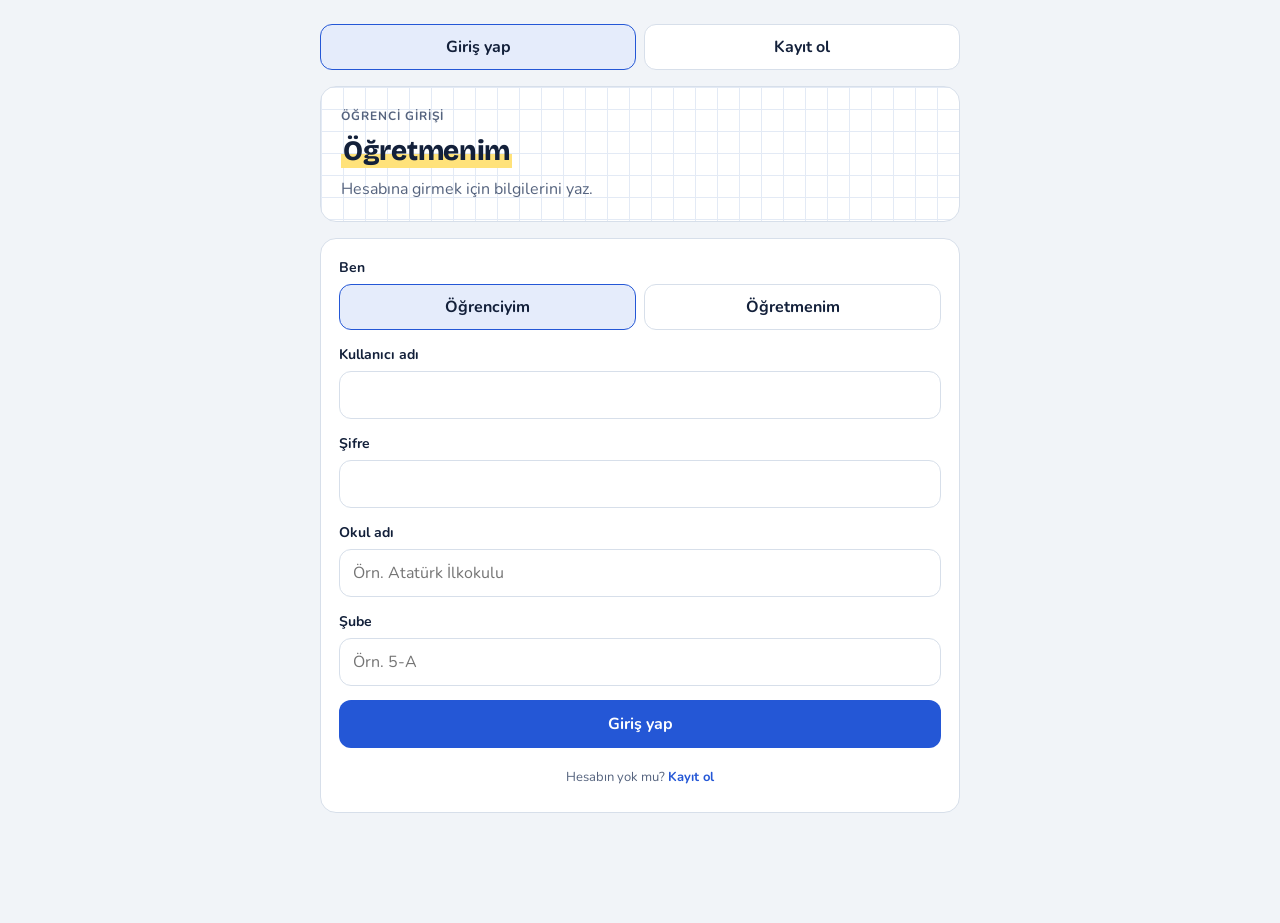
==== commit bd9f0b9b: "Add files via upload" ====
--- a/index.html
+++ b/index.html
@@ -1,1611 +1,22 @@
-<!doctype html><html><head><meta charset=utf8><meta name=viewport content="width=device-width,initial-scale=1,viewport-fit=cover"><style>:root{color-scheme:light;box-sizing:border-box;padding-top:env(safe-area-inset-top,0px);padding-bottom:env(safe-area-inset-bottom,0px)}html{scroll-padding-top:env(safe-area-inset-top,0px)}body{margin:0;padding:0;font:14px -apple-system,BlinkMacSystemFont,sans-serif;background:#fff;color:#000}img{max-width:100%}[hidden]:not([hidden=until-found i]){display:none!important}</style></head><body>
+<!doctype html>
+<html lang="tr">
+<head>
+<meta charset="utf-8">
+<meta name="viewport" content="width=device-width,initial-scale=1,viewport-fit=cover">
 <title>Öğretmenim</title>
 <link rel="stylesheet" href="https://fonts.googleapis.com/css2?family=Bricolage+Grotesque:opsz,wght@12..96,600;12..96,800&family=Nunito:wght@400;600;700&display=swap">
-<style>
-/* Düzen: defter sayfası hissi. Kareli üst kart, tebeşir sarısı vurgu, video için yeşil okul tahtası. */
-:root{
-  --bg:#F1F4F8; --card:#FFFFFF; --ink:#13203A; --mute:#55637E; --line:#D7DFEA;
-  --accent:#2457D6; --accent-ink:#FFFFFF; --soft:#E5ECFB; --grid:#E3EAF5; --mk:#FFE27A;
-  --ok:#14804F; --okbg:#DCF3E7; --bad:#B93434; --badbg:#FBE0E0;
-  --board:#163A31; --chalk:#F3F1E4; --frame:#3C4A57;
-  --f-display:"Bricolage Grotesque","Trebuchet MS",system-ui,sans-serif;
-  --f-body:"Nunito",system-ui,-apple-system,"Segoe UI",sans-serif;
-}
-@media (prefers-color-scheme:dark){:root:not([data-theme="light"]){
-  --bg:#0E1523; --card:#172138; --ink:#E9EFFB; --mute:#9AA9C4; --line:#2A3757;
-  --accent:#7FA5FF; --accent-ink:#0E1523; --soft:#1D2B50; --grid:#1F2B47; --mk:#6B5A12;
-  --ok:#4CC38A; --okbg:#133A2B; --bad:#FF8585; --badbg:#4A1F26; color-scheme:dark}}
-:root[data-theme="dark"]{
-  --bg:#0E1523; --card:#172138; --ink:#E9EFFB; --mute:#9AA9C4; --line:#2A3757;
-  --accent:#7FA5FF; --accent-ink:#0E1523; --soft:#1D2B50; --grid:#1F2B47; --mk:#6B5A12;
-  --ok:#4CC38A; --okbg:#133A2B; --bad:#FF8585; --badbg:#4A1F26; color-scheme:dark}
-*{box-sizing:border-box}
-body{background:var(--bg);color:var(--ink);font:400 16px/1.5 var(--f-body);padding-inline:16px;padding-block:0 110px}
-#app{max-width:640px;margin-inline:auto;display:flex;flex-direction:column;gap:16px;padding-top:12px}
-h1,h2,h3{font-family:var(--f-display);margin:0;text-wrap:balance;line-height:1.15;letter-spacing:-.01em}
-h1{font-size:28px;font-weight:800} h2{font-size:22px;font-weight:800} h3{font-size:17px;font-weight:600}
-p{margin:0}
-.mark{background:linear-gradient(transparent 58%,var(--mk) 58%);padding-inline:2px}
-.mute{color:var(--mute)} .small{font-size:13px}
-.up{font-size:12px;letter-spacing:.08em;text-transform:uppercase;font-weight:700;color:var(--mute)}
-button{font:inherit;color:inherit;cursor:pointer}
-:focus-visible{outline:3px solid var(--accent);outline-offset:2px}
-.top{display:flex;align-items:center;justify-content:space-between;gap:12px;position:sticky;top:env(safe-area-inset-top,0px);background:var(--bg);padding-block:8px;z-index:5}
-.brand{font:800 20px var(--f-display)}
-.who{border:1px solid var(--line);background:var(--card);border-radius:999px;padding:6px 12px;font-size:13px;font-weight:600;max-width:60%;overflow:hidden;text-overflow:ellipsis;white-space:nowrap}
-.back{border:0;background:none;color:var(--accent);font-weight:700;padding:6px 0;align-self:flex-start}
-.page{background:var(--card);border:1px solid var(--line);border-radius:16px;padding:18px;display:flex;flex-direction:column;gap:14px}
-.paper{background-color:var(--card);background-image:linear-gradient(var(--grid) 1px,transparent 1px),linear-gradient(90deg,var(--grid) 1px,transparent 1px);background-size:22px 22px;border:1px solid var(--line);border-radius:16px;padding:20px;display:flex;flex-direction:column;gap:10px}
-.stats{display:flex;gap:10px;flex-wrap:wrap}
-.stat{background:var(--card);border:1px solid var(--line);border-radius:10px;padding:6px 12px;font-size:13px;font-weight:700}
-.stat b{font-variant-numeric:tabular-nums;font-size:16px}
-.tiles{display:grid;grid-template-columns:repeat(2,minmax(0,1fr));gap:12px}
-.tile{text-align:left;background:var(--card);border:1px solid var(--line);border-radius:14px;padding:14px;display:flex;flex-direction:column;gap:6px;min-width:0;transition:transform .12s,border-color .12s}
-.tile:hover{transform:translateY(-2px);border-color:var(--accent)}
-.tile .n{font:800 12px var(--f-display);color:var(--accent);letter-spacing:.06em;text-transform:uppercase}
-.tile.wide{grid-column:1/-1;background:var(--accent);color:var(--accent-ink);border-color:var(--accent)}
-.tile.wide .n{color:var(--accent-ink);opacity:.85}
-.chips{display:flex;flex-wrap:wrap;gap:8px}
-.chip{border:1px solid var(--line);background:var(--card);border-radius:999px;padding:6px 13px;font-size:14px;font-weight:600}
-.chip[aria-pressed="true"]{background:var(--accent);color:var(--accent-ink);border-color:var(--accent)}
-.btn{border:0;background:var(--accent);color:var(--accent-ink);border-radius:12px;padding:12px 18px;font-weight:700;font-size:16px;min-height:46px}
-.btn.ghost{background:var(--soft);color:var(--ink)}
-.btn:disabled{opacity:.5;cursor:default}
-.row{display:flex;gap:10px;flex-wrap:wrap}
-.field{display:flex;flex-direction:column;gap:6px}
-.field label{font-weight:700;font-size:14px}
-input[type=text],input[type=password],select,textarea{font:inherit;color:var(--ink);background:var(--card);border:1.5px solid var(--line);border-radius:12px;padding:11px 13px;width:100%;min-height:46px}
-.seg{display:grid;grid-template-columns:repeat(2,minmax(0,1fr));gap:8px}
-.seg button{border:1.5px solid var(--line);background:var(--card);border-radius:12px;padding:10px;font-weight:700}
-.seg button[aria-pressed="true"]{border-color:var(--accent);background:var(--soft)}
-.opt{width:100%;text-align:left;border:1.5px solid var(--line);background:var(--card);border-radius:12px;padding:12px 14px;font-size:16px;font-weight:600}
-.opt:hover:not(:disabled){border-color:var(--accent)}
-.opt.ok{background:var(--okbg);border-color:var(--ok)} .opt.bad{background:var(--badbg);border-color:var(--bad)}
-.opts{display:flex;flex-direction:column;gap:10px}
-.fb{border-radius:12px;padding:12px 14px;font-weight:600}
-.fb.ok{background:var(--okbg);color:var(--ok)} .fb.bad{background:var(--badbg);color:var(--bad)}
-.bar{height:8px;border-radius:99px;background:var(--soft);overflow:hidden}
-.bar>i{display:block;height:100%;background:var(--accent);width:0;transition:width .3s linear}
-.qtext{font:600 20px/1.35 var(--f-display)}
-.mgrid{display:grid;grid-template-columns:repeat(3,minmax(0,1fr));gap:8px}
-.mc{min-height:84px;border:1.5px solid var(--line);border-radius:12px;background:var(--accent);color:var(--accent-ink);font:800 26px var(--f-display);padding:6px;display:flex;align-items:center;justify-content:center;text-align:center}
-.mc.up2{background:var(--card);color:var(--ink);font:700 13px/1.25 var(--f-body)}
-.mc.done{background:var(--okbg);color:var(--ok);border-color:var(--ok);font:700 13px/1.25 var(--f-body)}
-.big{font:800 52px var(--f-display);font-variant-numeric:tabular-nums;text-align:center}
-.calc{display:flex;gap:10px}
-.calc input{font-size:22px;text-align:center}
-.note{border:1px solid var(--line);border-radius:12px;padding:14px;display:flex;flex-direction:column;gap:6px;background:var(--card)}
-.sym{font:800 22px var(--f-display);color:var(--accent)}
-.dl{display:grid;grid-template-columns:minmax(0,1fr);gap:0}
-.dl div{display:flex;flex-direction:column;gap:2px;padding:9px 0;border-top:1px solid var(--line)}
-.dl dt,.dl b{font-weight:700} .dl span{color:var(--mute);font-size:14px}
-.stage{background:var(--board);color:var(--chalk);border:6px solid var(--frame);border-radius:14px;min-height:300px;padding:22px;display:flex;flex-direction:column;align-items:center;justify-content:center;gap:12px;text-align:center}
-.stage .s{font:800 64px/1 var(--f-display);color:#FFE27A;animation:pop .45s ease-out}
-.stage h3{font-size:24px;animation:rise .5s ease-out}
-.stage p{font-size:17px;max-width:46ch;animation:rise .6s ease-out}
-@keyframes pop{from{transform:scale(.6);opacity:0}to{transform:none;opacity:1}}
-@keyframes rise{from{transform:translateY(8px);opacity:0}to{transform:none;opacity:1}}
-.segs{display:flex;gap:4px}.segs i{flex:1;height:6px;border-radius:9px;background:var(--line)}.segs i.on{background:var(--accent)}
-.chat{display:flex;flex-direction:column;gap:10px}
-.msg{max-width:88%;padding:10px 14px;border-radius:14px;white-space:pre-wrap;overflow-wrap:anywhere}
-.msg.u{align-self:flex-end;background:var(--accent);color:var(--accent-ink);border-bottom-right-radius:4px}
-.msg.a{align-self:flex-start;background:var(--card);border:1px solid var(--line);border-bottom-left-radius:4px}
-.composer{position:sticky;bottom:0;background:var(--bg);padding-block:10px;display:flex;gap:8px}
-.fab{position:fixed;right:16px;bottom:calc(16px + env(safe-area-inset-bottom,0px));border:0;background:var(--accent);color:var(--accent-ink);border-radius:999px;padding:13px 20px;font:800 16px var(--f-display);box-shadow:0 6px 18px rgba(20,40,100,.28);z-index:6}
-@media (prefers-reduced-motion:reduce){*{animation:none!important;transition:none!important}}
-</style>
+<link rel="stylesheet" href="css/stil.css">
+</head>
+<body>
 <div id="app"></div>
 <button class="fab" id="fab" data-act="hoca" hidden>Öğretmenim'e sor</button>
-<script>
-/* Ders verisi: p = konu kartları [başlık, metin, simge], q = test [soru, şıklar, doğru indeks],
-   m = mini sözlük [terim, tanım], tf = doğru/yanlış [ifade, doğru mu] */
-const DERS = {
-ilk: [
-{id:"mat",ad:"Matematik",sym:"+",konu:"Toplama, Çıkarma ve Çarpma",
- p:[["Toplama","Toplama, iki sayıyı birleştirip toplam bulmaktır. Toplananların yerini değiştirsek de sonuç aynı kalır: 4 + 7 = 7 + 4 = 11.","+"],
-    ["Çarpma","Çarpma, aynı sayıyı tekrar tekrar toplamanın kısa yoludur. 3 × 4, üç kere dört toplamak demektir: 4 + 4 + 4 = 12.","×"],
-    ["Çıkarma","Çıkarma, bir sayıdan belli bir miktarı eksiltmektir. Sonucu toplama ile kontrol ederiz: 15 − 6 = 9 ise 9 + 6 = 15 olmalıdır.","−"]],
- q:[["8 + 7 kaçtır?",["14","15","16","13"],1],
-    ["6 × 5 kaçtır?",["30","35","25","11"],0],
-    ["20 − 8 kaçtır?",["10","11","12","13"],2],
-    ["Bir düzinede kaç tane vardır?",["10","12","6","24"],1]],
- m:[["Toplam","Toplama işleminin sonucu"],["Fark","Çıkarma işleminin sonucu"],["Çarpım","Çarpma işleminin sonucu"],["Tek sayı","2'ye tam bölünmeyen sayı"],["Çift sayı","2'ye tam bölünen sayı"],["Sıfır","Hiç olmadığını gösteren sayı"]],
- tf:[["9 tek sayıdır.",true],["12 sayısı 5'e tam bölünür.",false],["5 × 0 = 5",false],["Toplamada sayıların yerini değiştirmek sonucu değiştirmez.",true]]},
-{id:"tur",ad:"Türkçe",sym:"Aa",konu:"Sözcük Türleri ve Yazım",
- p:[["İsim (Ad)","Varlıkları ve kavramları karşılayan sözcüklere isim denir. Kalem, masa, Ayşe ve sevgi birer isimdir. Özel isimler büyük harfle başlar.","Aa"],
-    ["Sıfat","İsimlerin önüne gelip onları niteleyen sözcüklere sıfat denir. ‘Kırmızı balon’ sözcük grubunda ‘kırmızı’ sıfattır.","A+"],
-    ["Fiil (Eylem)","İş, oluş ve durum bildiren sözcüklere fiil denir. Koşmak, yazmak ve gülmek birer fiildir.","→"]],
- q:[["‘Ali okula gitti.’ cümlesinde fiil hangisidir?",["Ali","okula","gitti","cümle"],2],
-    ["Özel isimler nasıl yazılır?",["Küçük harfle başlar","Büyük harfle başlar","Hep küçük yazılır","Rakamla yazılır"],1],
-    ["Aşağıdakilerden hangisi sıfattır?",["Güzel","Masa","Koşmak","Ankara"],0],
-    ["‘Kitap’ sözcüğü kaç hecelidir?",["1","2","3","4"],1]],
- m:[["İsim","Varlıkları karşılayan sözcük"],["Sıfat","İsmi niteleyen sözcük"],["Fiil","İş, oluş, durum bildiren sözcük"],["Zıt anlam","Karşıt anlamlı sözcük (büyük–küçük)"],["Eş anlam","Aynı anlamdaki sözcük (hızlı–çabuk)"],["Hece","Bir solukta çıkan ses grubu"]],
- tf:[["Her hecede en az bir ünlü harf bulunur.",true],["Soru cümlesinin sonuna soru işareti konur.",true],["Türk alfabesinde 29 harf vardır.",true],["‘Gelmek’ sözcüğü bir isimdir.",false]]},
-{id:"fen",ad:"Fen Bilimleri",sym:"H₂O",konu:"Canlılar, Madde ve Dünya",
- p:[["Canlıların ortak özellikleri","Canlılar beslenir, solunum yapar, büyür ve çoğalır. Cansız varlıklar bu özellikleri göstermez.","Canlı"],
-    ["Maddenin halleri","Madde katı, sıvı ve gaz halinde bulunur. Buz katı, su sıvı, su buharı ise gaz halidir.","H₂O"],
-    ["Güneş ve Dünya","Dünya, Güneş'in etrafında bir yılda bir tam tur atar. Kendi ekseni etrafındaki bir turu yaklaşık bir gün sürer; gece ve gündüz böyle oluşur.","☀"]],
- q:[["Su donunca hangi hale geçer?",["Gaz","Katı","Sıvı","Plazma"],1],
-    ["Gece ve gündüz neden oluşur?",["Dünya'nın kendi ekseni etrafında dönmesi","Ay'ın Güneş'in etrafında dönmesi","Güneş'in Dünya'nın etrafında dönmesi","Bulutların hareket etmesi"],0],
-    ["Hangisi canlıdır?",["Taş","Ağaç","Masa","Makas"],1],
-    ["Dünya'nın Güneş etrafında bir turu ne kadar sürer?",["Bir gün","Bir ay","Bir yıl","Bir hafta"],2]],
- m:[["Katı","Şekli ve hacmi sabit olan madde"],["Sıvı","Akışkan, bulunduğu kabın şeklini alan madde"],["Gaz","Bulunduğu her yere yayılan madde"],["Buharlaşma","Sıvının gaza dönüşmesi"],["Donma","Sıvının katıya dönüşmesi"],["Erime","Katının sıvıya dönüşmesi"]],
- tf:[["Buz erirse sıvı hale geçer.",true],["Güneş bir gezegendir.",false],["Bitkiler de canlıdır.",true],["Gaz halindeki maddeler bulundukları kabı doldurur.",true]]},
-{id:"ing",ad:"İngilizce",sym:"ABC",konu:"Colors, Numbers and Animals",
- p:[["Colors (Renkler)","Renkler: red (kırmızı), blue (mavi), green (yeşil), yellow (sarı). ‘The sky is blue.’ demek ‘Gökyüzü mavi.’ demektir.","Red"],
-    ["Numbers (Sayılar)","Sayılar: one (1), two (2), three (3), four (4), five (5). Oyuncaklarını İngilizce sayarak çalışabilirsin.","123"],
-    ["Animals (Hayvanlar)","Hayvanlar: cat (kedi), dog (köpek), bird (kuş), fish (balık). ‘I have a cat.’ ‘Bir kedim var.’ demektir.","Cat"]],
- q:[["‘Dog’ ne demektir?",["Kedi","Köpek","Kuş","Balık"],1],
-    ["‘Blue’ hangi renktir?",["Kırmızı","Sarı","Mavi","Yeşil"],2],
-    ["‘Three’ kaçtır?",["2","3","4","5"],1],
-    ["‘Merhaba’ İngilizce nasıl söylenir?",["Goodbye","Hello","Thanks","Sorry"],1]],
- m:[["Red","Kırmızı"],["Green","Yeşil"],["Cat","Kedi"],["Bird","Kuş"],["Five","Beş"],["Thank you","Teşekkür ederim"]],
- tf:[["‘Yellow’ sarı demektir.",true],["‘Fish’ kuş demektir.",false],["‘Good morning’ günaydın demektir.",true],["‘Two’ dört demektir.",false]]}
-],
-orta: [
-{id:"mat",ad:"Matematik",sym:"%",konu:"Kesirler, Yüzdeler ve Oran",
- p:[["Kesirler","Kesir, bütünün eşit parçalarından kaçının alındığını gösterir. 3/4'te payda bütünün 4 eşit parçaya bölündüğünü, pay ise 3 parçanın alındığını belirtir.","¾"],
-    ["Yüzde","Yüzde, bir niceliğin 100 birimde kaç birim olduğunu gösterir. %25 = 25/100 = 1/4'tür. 80'in %25'i 80 × 25 / 100 = 20'dir.","%"],
-    ["Oran","İki niceliğin bölümle karşılaştırılmasına oran denir. 12 elma ile 4 armut varsa elmanın armuta oranı 12/4 = 3'tür.","a:b"]],
- q:[["3/4 sayısının ondalık gösterimi nedir?",["0,25","0,5","0,75","0,34"],2],
-    ["200'ün %15'i kaçtır?",["15","20","30","40"],2],
-    ["2/5 + 1/5 işleminin sonucu kaçtır?",["3/10","3/5","2/5","1/5"],1],
-    ["(−3) + 8 işleminin sonucu kaçtır?",["−11","−5","5","11"],2]],
- m:[["Pay","Kesrin üstündeki sayı"],["Payda","Kesrin altındaki, bütünün kaç parçaya bölündüğünü gösteren sayı"],["Oran","İki niceliğin bölümle karşılaştırılması"],["Yüzde","100'de kaç olduğunu gösteren oran"],["Tam sayılar","Negatif sayıları, sıfırı ve pozitif sayıları kapsayan küme"],["Asal sayı","1 ve kendisinden başka böleni olmayan sayı"]],
- tf:[["Payı aynı olan kesirlerde payda büyüdükçe kesir küçülür.",true],["7 asal bir sayıdır.",true],["%50, yarım demektir.",true],["−5, −2'den büyüktür.",false]]},
-{id:"tur",ad:"Türkçe",sym:"Y",konu:"Cümlenin Ögeleri ve Anlam",
- p:[["Yüklem","Cümlede iş, oluş ya da durum bildiren ögeye yüklem denir. Genellikle cümlenin sonunda yer alır. ‘Çocuklar bahçede oynadı.’ cümlesinde yüklem ‘oynadı’dır.","Y"],
-    ["Özne","Yüklemi yapan varlığı bulmak için yükleme ‘Kim?’ veya ‘Ne?’ sorusunu sorarız. ‘Kuş ağaca kondu.’ cümlesinde özne ‘kuş’tur.","Kim?"],
-    ["Nesne","Yüklemden etkilenen ögeye nesne denir. ‘Ali kitabı okudu.’ cümlesinde ‘Ne okudu?’ sorusunun cevabı olan ‘kitabı’ nesnedir.","Ne?"]],
- q:[["‘Ayşe mektubu yazdı.’ cümlesinin yüklemi hangisidir?",["Ayşe","mektubu","yazdı","cümle"],2],
-    ["Özneyi bulmak için yükleme hangi soru sorulur?",["Kim? / Ne?","Nereye?","Nasıl?","Ne zaman?"],0],
-    ["Soru cümlesinin sonuna hangi işaret konur?",["Nokta","Soru işareti","Ünlem","Virgül"],1],
-    ["‘Çocuklar parkta oynadı.’ cümlesinde ‘parkta’ hangi ögedir?",["Özne","Yüklem","Nesne","Dolaylı tümleç"],3]],
- m:[["Yüklem","İş, oluş veya durum bildiren öge"],["Özne","Yüklemi yapan varlık"],["Nesne","Yüklemden etkilenen öge"],["Deyim","Kalıplaşmış, çoğunlukla mecaz anlamlı söz"],["Atasözü","Uzun deneyimlerden çıkmış öğüt veren kalıp söz"],["Mecaz anlam","Sözcüğün gerçek anlamı dışında kullanılması"]],
- tf:[["Yüklem genellikle cümlenin sonunda bulunur.",true],["‘Göz göre göre’ bir atasözüdür.",false],["Özel isimlerin ilk harfi büyük yazılır.",true],["Her cümlede mutlaka nesne bulunur.",false]]},
-{id:"fen",ad:"Fen Bilimleri",sym:"N",konu:"Kuvvet, Hücre ve Hız",
- p:[["Kuvvet","Kuvvet, cisimlerin hareketini, yönünü veya şeklini değiştirebilen etkidir. Birimi Newton'dur (N). Dinamometre ile ölçülür.","N"],
-    ["Hücre","Hücre, canlıların yapı ve görev birimidir. Hayvan ve bitki hücrelerinde zar, sitoplazma ve çekirdek bulunur; hücre duvarı ve kloroplast yalnızca bitki hücresindedir.","Hücre"],
-    ["Hız","Hız, birim zamanda alınan yoldur: hız = yol / zaman. 100 km yolu 2 saatte alan aracın ortalama hızı 50 km/sa'tir.","v=x/t"]],
- q:[["Kuvvetin birimi hangisidir?",["Joule","Newton","Watt","Metre"],1],
-    ["Yalnızca bitki hücresinde bulunan yapı hangisidir?",["Çekirdek","Hücre zarı","Kloroplast","Sitoplazma"],2],
-    ["120 km yolu 2 saatte alan aracın ortalama hızı kaç km/sa'tir?",["40","60","80","240"],1],
-    ["Güneş Sistemi'ndeki en büyük gezegen hangisidir?",["Dünya","Mars","Jüpiter","Venüs"],2]],
- m:[["Newton","Kuvvet birimi"],["Dinamometre","Kuvvet ölçen alet"],["Çekirdek","Hücrenin yönetim merkezi"],["Kloroplast","Bitkilerde fotosentez yapılan organel"],["Hız","Birim zamanda alınan yol"],["Fotosentez","Bitkilerin ışıkla besin üretmesi"]],
- tf:[["Hayvan hücresinde hücre duvarı bulunur.",false],["Sürtünme kuvveti hareketli cisimleri yavaşlatabilir.",true],["Güneş, Güneş Sistemi'nin merkezindeki yıldızdır.",true],["Hız = yol × zaman'dır.",false]]},
-{id:"sos",ad:"Sosyal Bilgiler",sym:"1923",konu:"Cumhuriyet ve Harita Bilgisi",
- p:[["Cumhuriyetin ilanı","Türkiye Cumhuriyeti 29 Ekim 1923'te ilan edildi. İlk cumhurbaşkanı Mustafa Kemal Atatürk oldu.","1923"],
-    ["Başkent","Türkiye'nin başkenti Ankara'dır. Ankara, 13 Ekim 1923'te başkent ilan edildi.","Ankara"],
-    ["Harita bilgisi","Haritalarda yönleri bulmak için kuzey, güney, doğu ve batı kullanılır. Ölçek, haritadaki uzaklığın gerçekte kaç birim olduğunu gösterir.","N"]],
- q:[["Cumhuriyet hangi tarihte ilan edilmiştir?",["23 Nisan 1920","29 Ekim 1923","30 Ağustos 1922","10 Kasım 1938"],1],
-    ["Türkiye'nin başkenti neresidir?",["İstanbul","İzmir","Ankara","Bursa"],2],
-    ["Haritada ölçek neyi gösterir?",["Yönleri","Gerçek uzaklığın küçültülme oranını","İklimi","Nüfusu"],1],
-    ["Türkiye hangi kıtalar üzerinde yer alır?",["Yalnızca Avrupa","Asya ve Avrupa","Afrika ve Asya","Yalnızca Asya"],1]],
- m:[["Cumhuriyet","Halkın seçtiği yöneticilerle yönetilen rejim"],["Ankara","Türkiye'nin başkenti"],["Ölçek","Haritanın küçültme oranı"],["Kuzey","Pusulada yukarıyı gösteren yön"],["Harita","Yeryüzünün küçültülerek çizilmiş hali"],["Anayasa","Devletin temel kurallarını belirleyen yasa"]],
- tf:[["Cumhuriyet 29 Ekim 1923'te ilan edildi.",true],["Türkiye'nin başkenti İstanbul'dur.",false],["Güney yönü haritada genellikle aşağıdadır.",true],["Türkiye'nin üç tarafı denizlerle çevrilidir.",true]]}
-]
-};
-DERS.lise = [
-{id:"mat",ad:"Matematik",sym:"f(x)",konu:"Fonksiyonlar ve İkinci Dereceden Denklemler",
- p:[["Fonksiyon","Fonksiyon, bir kümenin her elemanını diğer kümenin yalnızca bir elemanıyla eşleyen kuraldır. f(x) = 2x + 1 için f(3) = 7 olur.","f(x)"],
-    ["Diskriminant","ax² + bx + c = 0 denkleminde Δ = b² − 4ac değeri kök sayısını belirler. Δ > 0 ise iki farklı gerçek kök, Δ = 0 ise çift kök, Δ < 0 ise gerçek kök yoktur.","Δ"],
-    ["Kökler toplamı ve çarpımı","ax² + bx + c = 0 denkleminin kökleri x₁ ve x₂ ise x₁ + x₂ = −b/a ve x₁ · x₂ = c/a olur.","x₁+x₂"]],
- q:[["f(x) = 3x − 2 ise f(4) kaçtır?",["10","12","14","2"],0],
-    ["x² − 5x + 6 = 0 denkleminin kökleri hangisidir?",["1 ve 6","2 ve 3","−2 ve −3","5 ve 6"],1],
-    ["x² + 4x + 4 = 0 denkleminin diskriminantı (Δ) kaçtır?",["0","4","8","16"],0],
-    ["log₂ 8 kaçtır?",["2","3","4","8"],1]],
- m:[["Fonksiyon","Her elemanı tek bir elemanla eşleyen kural"],["Diskriminant","b² − 4ac ifadesi"],["Kök","Denklemi sağlayan değer"],["Tanım kümesi","x'in alabileceği değerler"],["Değer kümesi","Fonksiyonun aldığı y değerleri"],["Logaritma","Üstel işlemin tersi"]],
- tf:[["Δ < 0 ise denklemin gerçek kökü yoktur.",true],["log₁₀ 100 = 2'dir.",true],["f(x) = x² her x için negatif değer alır.",false],["En küçük asal sayı 1'dir.",false]]},
-{id:"fiz",ad:"Fizik",sym:"F=ma",konu:"Newton'un Hareket Yasaları",
- p:[["Eylemsizlik","Newton'un 1. yasası: Net kuvvet sıfırsa cisim durumunu korur. Duruyorsa durur, hareket ediyorsa sabit hızla doğrusal gitmeye devam eder.","F=0"],
-    ["Temel prensip","Newton'un 2. yasası: F = m · a. 2 kg'lık cisme 6 N net kuvvet uygulanırsa ivmesi 3 m/s² olur.","F=ma"],
-    ["Etki–tepki","Newton'un 3. yasası: Her etkiye aynı büyüklükte ve zıt yönde bir tepki vardır. Bu kuvvetler farklı cisimlere etki eder.","⇄"]],
- q:[["F = m·a formülünde ‘a’ neyi gösterir?",["Alan","İvme","Hız","Yol"],1],
-    ["5 kg kütleli cisme 20 N net kuvvet etki ederse ivmesi kaç m/s² olur?",["2","4","10","100"],1],
-    ["Aşağıdakilerden hangisi kuvvet birimidir?",["Joule","Watt","Newton","Pascal"],2],
-    ["Havasız ortamda serbest bırakılan tüy ve taş için hangisi doğrudur?",["Taş daha hızlı düşer","Tüy daha hızlı düşer","İkisi de aynı ivmeyle düşer","İkisi de düşmez"],2]],
- m:[["İvme","Hızın zamanla değişimi"],["Kütle","Cismin madde miktarı (kg)"],["Ağırlık","Cisme etki eden yer çekimi kuvveti"],["Eylemsizlik","Cismin durumunu koruma eğilimi"],["Newton","Kuvvet birimi"],["Sürtünme","Temas yüzeylerinde harekete karşı koyan kuvvet"]],
- tf:[["Ağırlık ve kütle aynı kavramdır.",false],["Net kuvvet sıfırsa cismin hızı değişmez.",true],["Yer yüzeyinde yer çekimi ivmesi yaklaşık 9,8 m/s²'dir.",true],["Etki ve tepki kuvvetleri aynı cisme etki eder.",false]]},
-{id:"kim",ad:"Kimya",sym:"pH",konu:"Atom, Periyodik Tablo ve Asit-Baz",
- p:[["Atomun yapısı","Atom; çekirdekteki proton ve nötronlardan, çekirdeğin çevresindeki elektronlardan oluşur. Proton sayısı elementin atom numarasını belirler.","p⁺"],
-    ["Periyodik tablo","Elementler atom numarasına göre dizilir. Dikey sütunlara grup, yatay sıralara periyot denir. Aynı gruptaki elementlerin kimyasal özellikleri benzerdir.","Na"],
-    ["Asit ve baz","pH, çözeltinin asitlik düzeyini gösterir. pH 7'den küçükse asidik, 7'ye eşitse nötr, 7'den büyükse baziktir.","pH"]],
- q:[["Nötr bir atomda proton sayısı neye eşittir?",["Nötron sayısı","Elektron sayısı","Kütle numarası","Periyot numarası"],1],
-    ["pH değeri 3 olan çözelti nasıldır?",["Bazik","Nötr","Asidik","Tuzlu"],2],
-    ["Suyun kimyasal formülü nedir?",["CO₂","H₂O","O₂","NaCl"],1],
-    ["Periyodik tabloda yatay sıralara ne denir?",["Grup","Periyot","Sınıf","Blok"],1]],
- m:[["Proton","Çekirdekteki pozitif yüklü parçacık"],["Elektron","Çekirdek çevresindeki negatif yüklü parçacık"],["Nötron","Yüksüz parçacık"],["İyon","Elektron alıp vermiş yüklü atom"],["Asit","pH değeri 7'den küçük çözelti"],["Baz","pH değeri 7'den büyük çözelti"]],
- tf:[["Nötronlar pozitif yüklüdür.",false],["Sofra tuzunun formülü NaCl'dir.",true],["pH 7 olan çözelti nötrdür.",true],["Atom numarası, atomdaki nötron sayısını gösterir.",false]]},
-{id:"biy",ad:"Biyoloji",sym:"DNA",konu:"Hücre ve Kalıtım",
- p:[["Mitokondri","Mitokondri hücrenin enerji santralidir. Hücresel solunumla besinlerden ATP üretir.","ATP"],
-    ["DNA","DNA, kalıtsal bilgiyi taşıyan çift sarmal yapılı moleküldür. Dört baz içerir: adenin, timin, guanin ve sitozin.","DNA"],
-    ["Mendel ve kalıtım","Mendel, bezelye bitkileriyle yaptığı çaprazlamalarla baskın ve çekinik karakter ilkelerini ortaya koydu. Baskın gen varsa baskın özellik görülür.","Aa"]],
- q:[["Hücrede ATP üretiminin büyük kısmı hangi organelde olur?",["Ribozom","Mitokondri","Golgi","Lizozom"],1],
-    ["Fotosentez hangi organelde gerçekleşir?",["Mitokondri","Kloroplast","Çekirdek","Ribozom"],1],
-    ["DNA'da bulunan bazlardan hangisi RNA'da bulunmaz?",["Adenin","Guanin","Timin","Sitozin"],2],
-    ["Aa × Aa çaprazlamasında yavruların aa olma olasılığı kaçtır?",["%0","%25","%50","%75"],1]],
- m:[["Mitokondri","Enerji üreten organel"],["Kloroplast","Fotosentez organeli"],["Ribozom","Protein sentezleyen yapı"],["Çekirdek","Kalıtım materyalini içeren yapı"],["Gen","DNA'nın kalıtsal bilgi taşıyan bölümü"],["Enzim","Tepkimeleri hızlandıran protein"]],
- tf:[["Prokaryot hücrelerde gerçek çekirdek bulunmaz.",true],["Ribozomlar protein sentezi yapar.",true],["DNA'da urasil bazı bulunur.",false],["Bütün enzimler karbonhidrattır.",false]]},
-{id:"edb",ad:"Edebiyat",sym:"Ed",konu:"Edebi Türler ve Söz Sanatları",
- p:[["Nazım ve nesir","Edebi eserler nazım (şiir) ve nesir (düzyazı) olarak ikiye ayrılır. Roman, hikâye, tiyatro ve deneme nesir türleridir.","Ed"],
-    ["Benzetme","Benzetme, aralarında ilgi bulunan iki şeyden zayıf olanı güçlü olana benzetmektir. ‘Aslan gibi çocuk’ ifadesinde güç yönünden benzetme vardır.","gibi"],
-    ["Kişileştirme","İnsan dışı varlıklara insana özgü özellikler vermeye kişileştirme (teşhis) denir. ‘Rüzgâr fısıldadı.’ cümlesinde rüzgâr insan gibi konuşturulmuştur.","teşhis"]],
- q:[["‘Çiçekler gülümsedi.’ cümlesinde hangi söz sanatı vardır?",["Abartma","Kişileştirme","Zıtlık","Aliterasyon"],1],
-    ["Aşağıdakilerden hangisi bir nesir türüdür?",["Gazel","Mersiye","Roman","Koşma"],2],
-    ["Yunus Emre hangi edebiyat geleneğinin önemli temsilcisidir?",["Divan","Tasavvuf (halk)","Tanzimat","Servetifünun"],1],
-    ["‘Safahat’ adlı eser kime aittir?",["Namık Kemal","Mehmet Âkif Ersoy","Tevfik Fikret","Ziya Gökalp"],1]],
- m:[["Benzetme","İki şey arasında ilgi kurma"],["Kişileştirme","İnsan dışı varlığa insan özelliği verme"],["Mübalağa","Abartma sanatı"],["Roman","Uzun, kurgusal nesir türü"],["Şiir","Duygu ve hayalin ölçülü, ahenkli anlatımı"],["Deneme","Kişisel düşüncelerin kesin hüküm vermeden yazılması"]],
- tf:[["Gazel, divan edebiyatı nazım şeklidir.",true],["Roman bir nazım türüdür.",false],["Tiyatro eserleri sahnelenmek üzere yazılır.",true],["Mübalağa, bir şeyi olduğundan fazla ya da az göstermektir.",true]]}
-];
-DERS.uni = [
-{id:"alg",ad:"Algoritma",sym:"O(n)",konu:"Algoritma Temelleri",
- p:[["Algoritma","Algoritma, bir problemi çözmek için izlenen sonlu ve açık adımlar dizisidir. İyi bir algoritma doğru, sonlu ve verimli olmalıdır.","algo"],
-    ["Karmaşıklık","Big-O gösterimi, girdi büyüdükçe bir algoritmanın nasıl yavaşladığını anlatır. Doğrusal arama O(n), ikili arama O(log n) karmaşıklığındadır.","O(n)"],
-    ["Veri yapıları","Yığın (stack) son giren ilk çıkar (LIFO), kuyruk (queue) ilk giren ilk çıkar (FIFO) ilkesiyle çalışır.","LIFO"]],
- q:[["İkili arama (binary search) için dizinin hangi özelliği gerekir?",["Sıralı olması","Tek elemanlı olması","Negatif sayı içermesi","Çift uzunlukta olması"],0],
-    ["İkili aramanın zaman karmaşıklığı nedir?",["O(1)","O(log n)","O(n)","O(n²)"],1],
-    ["Kuyruk (queue) hangi ilkeyle çalışır?",["LIFO","FIFO","Rastgele","Sıralı"],1],
-    ["İkilik tabanda 1010 sayısı onluk tabanda kaçtır?",["8","10","12","14"],1]],
- m:[["Algoritma","Sonlu adımlı çözüm yöntemi"],["Döngü","Bir işlemin tekrarlanması"],["Değişken","Veriyi bellekte tutan adlandırılmış alan"],["Özyineleme","Bir fonksiyonun kendini çağırması"],["Yığın","LIFO çalışan veri yapısı"],["Hata ayıklama","Programdaki hataları bulup giderme"]],
- tf:[["O(n²) karmaşıklık O(n)'den daha hızlı büyür.",true],["Özyinelemeli fonksiyonda bir bitiş koşulu bulunmalıdır.",true],["Yığın veri yapısı FIFO çalışır.",false],["Derleyici, kaynak kodu makine koduna çevirir.",true]]},
-{id:"eko",ad:"Ekonomi",sym:"D/S",konu:"Arz, Talep ve Enflasyon",
- p:[["Talep yasası","Diğer koşullar sabitken bir malın fiyatı arttıkça talep edilen miktar azalır. Talep eğrisi bu yüzden aşağı doğru eğimlidir.","D"],
-    ["Arz yasası","Diğer koşullar sabitken fiyat arttıkça üreticilerin arz ettiği miktar artar. Arz ve talep eğrilerinin kesiştiği nokta denge fiyatını verir.","S"],
-    ["Enflasyon","Enflasyon, genel fiyat düzeyindeki sürekli artıştır ve paranın satın alma gücünü düşürür. Türkiye'de TÜİK tüketici fiyat endeksiyle (TÜFE) ölçer.","TÜFE"]],
- q:[["Fiyat artınca talep edilen miktar genellikle ne olur?",["Artar","Azalır","Değişmez","Sıfır olur"],1],
-    ["Arz ve talebin kesiştiği noktada ne belirlenir?",["Vergi","Denge fiyatı","Faiz","İthalat"],1],
-    ["Enflasyon neyi ifade eder?",["Genel fiyat düzeyinde sürekli artış","Fiyatların düşmesi","İşsizlik oranı","Dış ticaret açığı"],0],
-    ["GSYH neyi ölçer?",["Bir ülkede bir yılda üretilen nihai mal ve hizmetlerin toplam değerini","Devlet borcunu","Yalnızca ihracatı","Hane halkı tasarrufunu"],0]],
- m:[["Arz","Satıcıların sunduğu miktar"],["Talep","Alıcıların satın almak istediği miktar"],["Enflasyon","Genel fiyat artışı"],["Deflasyon","Genel fiyat düşüşü"],["GSYH","Yurt içinde üretilen toplam değer"],["Fırsat maliyeti","Vazgeçilen en iyi alternatifin değeri"]],
- tf:[["Denge fiyatında arz ve talep miktarı eşittir.",true],["Enflasyon paranın satın alma gücünü artırır.",false],["Fırsat maliyeti yalnızca para harcanırsa oluşur.",false],["Talep eğrisi genellikle aşağı eğimlidir.",true]]},
-{id:"ist",ad:"İstatistik",sym:"σ",konu:"Ortalama, Medyan ve Standart Sapma",
- p:[["Ortalama","Aritmetik ortalama, değerlerin toplamının değer sayısına bölünmesiyle bulunur. 2, 4, 9 için ortalama 15/3 = 5'tir.","x̄"],
-    ["Medyan","Medyan, sıralanmış verinin ortasındaki değerdir ve uç değerlerden ortalamadan daha az etkilenir. Çift sayıda veri varsa ortadaki iki değerin ortalaması alınır.","Med"],
-    ["Standart sapma","Standart sapma, verilerin ortalamadan ne kadar dağıldığını gösterir. Küçükse veriler ortalamaya yakın, büyükse dağınıktır.","σ"]],
- q:[["3, 5, 7, 9, 11 verisinin ortalaması kaçtır?",["5","7","8","9"],1],
-    ["1, 3, 3, 6, 7, 8, 9 verisinin medyanı kaçtır?",["3","6","5","7"],1],
-    ["Standart sapma neyi ölçer?",["Merkezi eğilimi","Dağılımı (yayılımı)","Veri sayısını","En büyük değeri"],1],
-    ["Bir veri setinde en çok tekrar eden değere ne denir?",["Medyan","Mod","Ortalama","Aralık"],1]],
- m:[["Ortalama","Toplamın veri sayısına bölümü"],["Medyan","Sıralı verinin ortadaki değeri"],["Mod","En sık tekrarlanan değer"],["Varyans","Standart sapmanın karesi"],["Hipotez","Sınanan varsayım"],["Örneklem","Evrenden seçilen alt küme"]],
- tf:[["Medyan, uç değerlerden ortalamadan daha az etkilenir.",true],["Varyans negatif olabilir.",false],["Standart sapma varyansın karekökü.",true],["Mod her veri setinde tektir.",false]]},
-{id:"aka",ad:"Akademik Yazım",sym:"APA",konu:"Kaynak Gösterme ve Bilimsel Yazım",
- p:[["Alıntı ve intihal","Başkasının fikrini veya cümlesini kaynak göstermeden kullanmak intihaldir. Doğrudan alıntı tırnak içinde, dolaylı alıntı kendi cümlelerinle yazılır; ikisinde de kaynak gösterilir.","“ ”"],
-    ["Kaynakça","Kaynakça, metinde atıf yapılan tüm kaynakların ayrıntılarını verir. APA, MLA ve Chicago gibi biçimler vardır; bölümünüzün istediğini tutarlı kullanın.","APA"],
-    ["Makale yapısı","Bilimsel makale genellikle özet, giriş, yöntem, bulgular, tartışma ve sonuç bölümlerinden oluşur. Her bölümün görevi farklıdır.","IMRaD"]],
- q:[["Başkasının fikrini kaynak göstermeden kullanmaya ne denir?",["Atıf","İntihal","Parafraz","Özet"],1],
-    ["APA hangi alanlarda sık kullanılan bir atıf biçimidir?",["Sosyal bilimler ve psikoloji","Yalnızca matematik","Yalnızca edebiyat","Yalnızca hukuk"],0],
-    ["Araştırmanın nasıl yapıldığı bilimsel makalenin hangi bölümünde anlatılır?",["Özet","Yöntem","Sonuç","Kaynakça"],1],
-    ["Doğrudan alıntı nasıl gösterilir?",["Tırnak içinde ve kaynakla","Kalın yazıyla","Dipnotsuz","Kaynak göstermeden"],0]],
- m:[["İntihal","Kaynak göstermeden başkasının işini kullanma"],["Atıf","Metinde kaynağa gönderme yapma"],["Kaynakça","Kullanılan kaynakların listesi"],["Özet","Çalışmanın kısa tanıtımı"],["Hipotez","Sınanacak varsayım"],["Parafraz","Bir fikri kendi cümlelerinle yeniden ifade etme"]],
- tf:[["Dolaylı alıntıda kaynak göstermek gerekmez.",false],["Kaynakça biçimi metin boyunca tutarlı olmalıdır.",true],["Özet bölümü makalenin sonuna yazılmak zorundadır.",false],["Güvenilir kaynak olarak hakemli dergiler tercih edilir.",true]]}
-];
-const GENEL = {
-ilk:[["Bir yılda kaç mevsim vardır?",["3","4","5","6"],1],["Dünya'nın uydusu hangisidir?",["Güneş","Ay","Mars","Venüs"],1],["Hangisi bir meyvedir?",["Havuç","Elma","Patlıcan","Pırasa"],1],["Gökkuşağında kaç renk vardır?",["5","6","7","8"],2],["Arılar ne üretir?",["Süt","Bal","Yumurta","Yün"],1],["Türkiye'nin başkenti neresidir?",["İstanbul","Ankara","İzmir","Konya"],1]],
-orta:[["Türkiye'nin en yüksek dağı hangisidir?",["Erciyes","Ağrı Dağı","Uludağ","Kaçkar"],1],["Dünyanın en büyük okyanusu hangisidir?",["Atlas","Hint","Büyük (Pasifik)","Arktik"],2],["Işık hızı yaklaşık kaç km/sn'dir?",["3.000","30.000","300.000","3.000.000"],2],["İstanbul'u fetheden padişah kimdir?",["Yavuz Sultan Selim","Fatih Sultan Mehmet","Kanuni Sultan Süleyman","II. Abdülhamid"],1],["Periyodik tabloda O sembolü hangi elementi gösterir?",["Altın","Oksijen","Osmiyum","Gümüş"],1],["Bir üçgenin iç açıları toplamı kaç derecedir?",["90","180","270","360"],1]],
-lise:[["Birleşmiş Milletler hangi yıl kuruldu?",["1919","1945","1960","1991"],1],["‘Suç ve Ceza’ romanının yazarı kimdir?",["Tolstoy","Dostoyevski","Çehov","Gogol"],1],["DNA'nın çift sarmal yapısını açıklayan bilim insanları kimlerdir?",["Watson ve Crick","Mendel ve Darwin","Pasteur ve Koch","Curie ve Bohr"],0],["Osmanlı Devleti geleneksel olarak hangi yıl kuruldu kabul edilir?",["1071","1299","1453","1520"],1],["Fransız Devrimi hangi yıl başladı?",["1689","1789","1848","1917"],1],["Ana dil olarak en çok konuşulan dil hangisidir?",["İngilizce","İspanyolca","Mandarin Çincesi","Hintçe"],2]],
-uni:[["İklim değişikliğine karşı 2015'te kabul edilen küresel anlaşma hangisidir?",["Kyoto","Paris Anlaşması","Montreal","Helsinki"],1],["Yapay zekâda ‘LLM’ kısaltması neyi ifade eder?",["Büyük dil modeli","Düşük seviyeli makine","Yerel liste yönetimi","Sıralı öğrenme"],0],["Adam Smith'in ünlü eseri hangisidir?",["Kapital","Milletlerin Zenginliği","Genel Teori","Leviathan"],1],["Heisenberg'in adıyla anılan ilke neyle ilgilidir?",["Belirsizlik","Görelilik","Kütle korunumu","Entropi"],0],["TCP/IP neyin protokol ailesidir?",["Ağ iletişimi","Ses sıkıştırma","Bellek yönetimi","Yazı tipleri"],0],["Normal dağılımın grafiği hangi şekle benzer?",["Çan eğrisi","Parabol","Doğru","Spiral"],0]]
-};
-/* Din Kültürü ve Ahlak Bilgisi ile Kur'an-ı Kerim dersleri.
-   Ünite ve tema başlıkları MEB Türkiye Yüzyılı Maarif Modeli öğretim programlarından alınmıştır.
-   `s`: sınıfa göre içerik, `only`: dersin görüneceği sınıflar, `kaynak`: ekranda gösterilen not. */
-const KAY_DKAB = "Kaynak: MEB Türkiye Yüzyılı Maarif Modeli, Din Kültürü ve Ahlak Bilgisi Dersi Öğretim Programı (4-8. sınıf) ünite başlıkları. Konu anlatımları kısa özettir; ayrıntı için ders kitabına bak.";
-const KAY_KUR = "Kaynak: MEB Türkiye Yüzyılı Maarif Modeli, Kur'an-ı Kerim Dersi Öğretim Programı tema başlıkları. Okuma ve ezber için mutlaka öğretmenin ve Diyanet onaylı mushafla birlikte çalış.";
-const KAY_KUR2 = KAY_KUR + " Bu sınıf düzeyinin ayrıntılı konu listesine ulaşılamadığı için içerik genel okuma ve tecvit bilgisidir; sınıf kitabıyla birlikte kullan.";
-
-const DKAB4 = {konu:"Allah Sevgisi, Peygamber Sevgisi ve Ahlaki Değerler", kaynak:KAY_DKAB,
- p:[["Allah temiz olmamı ister","Dinimiz temizliğe önem verir. Ellerimizi yıkamak, dişlerimizi fırçalamak ve çevremizi temiz tutmak güzel davranışlardır. Allah'ın verdiği nimetlere şükretmek ve sağlıklı beslenmek de bu davranışlardandır.","Temiz"],
-    ["Allah'ı tanıyorum","Allah birdir ve her şeyi yaratandır. Bizi sever ve bize nimetler verir. Dua, Allah'tan bir şey istemek ve ona yönelmektir. Kelime-i tevhid 'Lâ ilâhe illallâh' (Allah'tan başka ilah yoktur) anlamına gelir.","1"],
-    ["Peygamberlerin sevgisi","Peygamberler Allah'ın insanlara doğru yolu göstermek için seçtiği örnek insanlardır. Hz. Muhammed son peygamberdir. Doğru sözlü ve güvenilir olmak onun örnek davranışlarındandır.","♥"],
-    ["Ahlaki değerlerimiz, haklar ve sorumluluklar","Doğruluk, dürüstlük, saygı, yardımlaşma ve sorumluluk güzel ahlaki değerlerdir. Herkesin hakları vardır; başkalarının haklarına saygı göstermek ve üzerimize düşen görevleri yapmak sorumluluğumuzdur.","Değer"]],
- q:[["Allah'ın verdiği nimetler karşısında nasıl davranmalıyız?",["Şükretmeliyiz","Boşa harcamalıyız","Önemsememeliyiz","Başkalarından saklamalıyız"],0],
-    ["Son peygamber kimdir?",["Hz. İbrahim","Hz. Musa","Hz. Muhammed","Hz. Nuh"],2],
-    ["Aşağıdakilerden hangisi temizlikle ilgili güzel bir davranıştır?",["Ellerimizi yıkamak","Çevreyi kirletmek","Çöpleri yere atmak","Temizliği ertelemek"],0],
-    ["Dua etmek ne demektir?",["Allah'tan bir şey istemek ve ona yönelmek","Allah'tan uzaklaşmak","Yalnızca bayramda konuşmak","Başkasına zarar vermek"],0]],
- m:[["Dua","Allah'tan bir şey istemek"],["Şükür","Verilen nimetler için teşekkür etmek"],["Peygamber","Allah'ın insanlara gönderdiği örnek insan"],["Doğruluk","Gerçeği söylemek"],["Sorumluluk","Üstlendiği görevi yerine getirmek"],["Saygı","Başkalarına değer vermek"]],
- tf:[["Allah bizi sever.",true],["Hz. Muhammed son peygamberdir.",true],["Doğruluk güzel bir ahlaki değerdir.",true],["Hak ve sorumluluklar yalnızca büyükler içindir.",false]]};
-
-const DKAB5 = {konu:"Allah İnancı, Namaz, Kur'an-ı Kerim ve Peygamber Kıssaları", kaynak:KAY_DKAB,
- p:[["Allah inancı","Allah birdir; eşi ve benzeri yoktur. Evreni ve içindeki her şeyi yaratmıştır. İnsan, evrendeki düzene bakarak Allah'ın varlığı ve birliği üzerine düşünür.","1"],
-    ["Namaz","Namaz, günde beş vakit kılınan ibadettir: sabah, öğle, ikindi, akşam ve yatsı. Namazdan önce abdest alınır. Namaz, insana düzen, huzur ve Allah'la bağ kurma imkânı verir.","Namaz"],
-    ["Kur'an-ı Kerim","Kur'an, Allah'ın Hz. Muhammed'e Cebrail aracılığıyla indirdiği kutsal kitaptır ve yaklaşık 23 yılda indirilmiştir. İlk inen ayetler Alak suresinin ilk ayetleridir ('Oku').","Kur'an"],
-    ["Peygamber kıssaları","Kıssa, peygamberlerin hayatından alınan ibret verici hikâyelerdir. Hz. İbrahim, Hz. Yusuf ve Hz. Nuh gibi peygamberlerin kıssalarından sabır, doğruluk ve Allah'a güven gibi değerler öğreniriz.","Kıssa"],
-    ["Mimarimizdeki dinî motifler","Cami, minare, mihrap, kandil ve hat sanatı, kültürümüzde dinî duygunun mimariye ve sanata yansımasıdır.","Cami"]],
- q:[["Günde kaç vakit namaz kılınır?",["3","4","5","6"],2],
-    ["Kur'an-ı Kerim Hz. Muhammed'e hangi melek aracılığıyla indirilmiştir?",["Cebrail","Mikail","İsrafil","Azrail"],0],
-    ["İlk inen ayetler hangi surede yer alır?",["Fatiha","Alak","Bakara","İhlas"],1],
-    ["Namazdan önce yapılan temizliğe ne denir?",["Abdest","Oruç","Zekât","Hac"],0]],
- m:[["Kıssa","Peygamberlerin hayatından alınan ibret verici hikâye"],["Abdest","Namaz gibi ibadetlerden önce yapılan temizlik"],["Vahiy","Allah'ın bildirmek istediklerini peygamberlerine iletmesi"],["Mihrap","Camide kıble yönünü gösteren bölüm"],["Minare","Camilerde ezan okunan yüksek kule"],["Hat","Güzel yazı sanatı"]],
- tf:[["Allah birdir.",true],["Kur'an-ı Kerim yaklaşık 23 yılda indirilmiştir.",true],["Namaz günde yedi vakit kılınır.",false],["Peygamber kıssaları bizim için ibret ve örnektir.",true]]};
-
-const DKAB6 = {konu:"Peygamber ve İlahi Kitap İnancı, Ramazan ve Oruç, Ahlaki Davranışlar", kaynak:KAY_DKAB,
- p:[["Peygamber ve ilahi kitap inancı","Peygamberler, Allah'ın insanlara doğru yolu göstermek için seçtiği elçilerdir. Hz. Musa'ya Tevrat, Hz. Davud'a Zebur, Hz. İsa'ya İncil, Hz. Muhammed'e Kur'an verilmiştir.","Kitap"],
-    ["Ramazan ve oruç","Oruç, tan yerinin ağarmasından (imsak) akşam ezanına kadar yeme, içme ve orucu bozan davranışlardan uzak durmaktır. Ramazan ayı sabrı, paylaşmayı ve yardımlaşmayı güçlendirir.","Oruç"],
-    ["Ahlaki davranışlar","Dürüstlük, sözünde durmak, adalet, hoşgörü ve yardımseverlik güzel ahlaki davranışlardır. Yalan, gıybet ve haksızlık ise ahlaka aykırıdır.","Ahlak"],
-    ["Peygamberliğinden önce Hz. Muhammed","Hz. Muhammed yaklaşık 571'de Mekke'de doğdu. Gençliğinde dürüstlüğü ve güvenilirliği nedeniyle 'el-Emîn' (güvenilir kişi) diye anıldı.","el-Emîn"],
-    ["Kültürümüzdeki dinî motifler","Hat, tezhip, ebru, cami ve medrese mimarisi gibi sanatlar kültürümüzde dinî duygu ve düşüncenin güzelliğe dönüşmüş hâlidir.","Hat"]],
- q:[["Zebur hangi peygambere verilmiştir?",["Hz. Musa","Hz. Davud","Hz. İsa","Hz. Muhammed"],1],
-    ["Hz. Muhammed'in gençliğinde kazandığı 'güvenilir' anlamındaki lakap hangisidir?",["el-Emîn","es-Sıddîk","el-Fârûk","Zünnûreyn"],0],
-    ["Oruç hangi vakitler arasında tutulur?",["İmsak ile akşam ezanı arası","Öğle ile ikindi arası","Yatsı ile sabah arası","Yalnızca gece"],0],
-    ["Aşağıdakilerden hangisi ilahi kitap değildir?",["Tevrat","İncil","Kur'an","Mesnevi"],3]],
- m:[["İlahi kitap","Allah'ın peygamberlerine gönderdiği kitap"],["İmsak","Orucun başladığı vakit"],["İftar","Orucun akşam açılması"],["Gıybet","Bir kişiyi arkasından, hoşlanmayacağı şekilde anmak"],["Adalet","Herkese hakkını vermek"],["Tezhip","Kitap ve levhaları süsleme sanatı"]],
- tf:[["Hz. Muhammed'e Kur'an indirilmiştir.",true],["Hz. İsa'ya Tevrat verilmiştir.",false],["Ramazan ayı paylaşma ve yardımlaşmayı güçlendirir.",true],["Gıybet güzel bir ahlaki davranıştır.",false]]};
-
-const DKAB7 = {konu:"Melek ve Ahiret İnancı, Hac, Hz. Muhammed ve Dünya Dinleri", kaynak:KAY_DKAB,
- p:[["Melek ve ahiret inancı","Melekler Allah'ın yarattığı, ona itaat eden varlıklardır. Cebrail vahiy getirir; Mikail, İsrafil ve Azrail'in de ayrı görevleri vardır. Ahiret inancı, ölümden sonra sonsuz bir hayatın olduğuna ve herkesin yaptığının karşılığını göreceğine inanmaktır.","Melek"],
-    ["Hac, umre ve kurban","Hac, gücü yeten Müslümanlara ömürde bir kez farz olan ve Mekke'de yapılan ibadettir. Umre de Kâbe'yi ziyaret ibadetidir. Kurban, Allah'a yaklaşmak için kesilen hayvanın etinin ihtiyaç sahipleriyle paylaşılmasıdır.","Hac"],
-    ["İslam düşüncesinde yorumlar","Müslümanlar dini anlamak için farklı yorumlar geliştirmiştir: itikadi mezhepler, fıkıh mezhepleri ve tasavvufi yorumlar gibi. Yunus Emre, Mevlânâ ve Hacı Bektaş-ı Veli bu zenginliğin temsilcilerindendir. Farklılıklara saygı göstermek önemlidir.","Yorum"],
-    ["Peygamber olarak Hz. Muhammed","Hz. Muhammed 40 yaşında Hira Mağarası'nda ilk vahyi aldı. Mekke'de 13 yıl tebliğ etti, 622'de Medine'ye hicret etti. Medine'de yaklaşık 10 yıl yaşadı.","622"],
-    ["Yaşayan dünya dinleri","Dünyada Hristiyanlık, Yahudilik, Hinduizm, Budizm gibi birçok din yaşamaktadır. Farklı inançlara saygı göstermek barış içinde yaşamanın gereğidir.","Dinler"]],
- q:[["Vahiy getiren melek hangisidir?",["Cebrail","Mikail","İsrafil","Azrail"],0],
-    ["Hac ibadetinin merkezi olan Kâbe hangi şehirdedir?",["Kudüs","Medine","Mekke","Şam"],2],
-    ["Hicret hangi şehirden hangi şehre yapılmıştır?",["Medine'den Mekke'ye","Mekke'den Medine'ye","Mekke'den Taif'e","Medine'den Şam'a"],1],
-    ["Aşağıdakilerden hangisi tasavvufi düşüncenin temsilcilerindendir?",["Yunus Emre","Aziz Sancar","Piri Reis","Ali Kuşçu"],0]],
- m:[["Melek","Allah'ın yarattığı, ona itaat eden varlık"],["Ahiret","Ölümden sonraki sonsuz hayat"],["Hac","Mekke'de yapılan, gücü yetene farz ibadet"],["Umre","Kâbe'yi ziyaret ibadeti"],["Kurban","Allah'a yaklaşmak için hayvan kesip eti paylaşmak"],["Hicret","Hz. Muhammed'in Mekke'den Medine'ye göçü"]],
- tf:[["Hz. Muhammed Medine'de doğmuştur.",false],["Hicret 622'de gerçekleşmiştir.",true],["Kurban etinin bir kısmı ihtiyaç sahipleriyle paylaşılır.",true],["Farklı yorumlar, Müslümanların dini anlama çabasından doğmuştur.",true]]};
-
-const DKAB8 = {konu:"Kader İnancı, Zekât ve Sadaka, Kur'an ve İnsan, Bilim ve Kültüre Katkı", kaynak:KAY_DKAB,
- p:[["Kader inancı","Kader inancı, Allah'ın ilmiyle her şeyi bildiğine inanmaktır. İnsan irade sahibidir ve seçimlerinden sorumludur. Kader inancı çalışmayı engellemez; üzerine düşeni yapan kişi sonuç karşısında sabır ve tevekkül gösterir.","Kader"],
-    ["Zekât ve sadaka","Zekât, belirli miktar mala sahip Müslümanın malının belli bir bölümünü ihtiyaç sahiplerine vermesidir (para ve altında kırkta bir, yani yüzde 2,5). Sadaka karşılıksız yapılan yardımdır; zorunlu değildir, tebessüm bile sadakadır.","Zekât"],
-    ["Din ve sosyal hayat","Din, kişinin yanı sıra toplumsal hayatı da etkiler. Yardımlaşma, hoşgörü, komşuluk hakkı ve bayramlardaki dayanışma toplumu güçlendirir.","Toplum"],
-    ["Kur'an ve insan","Kur'an insanı düşünmeye, araştırmaya, adaletli olmaya ve iyilik yapmaya çağırır. Mesajları ilim, ahlak ve temel haklar gibi konulara da değinir.","Kur'an"],
-    ["Müslümanların bilim ve kültüre katkısı","Harezmî cebirin gelişmesine, İbn-i Sina tıbba (El-Kânûn fi't-Tıb), Biruni astronomi ve coğrafyaya, Cezerî makine bilimine, Ali Kuşçu astronomiye katkı yapmıştır.","Bilim"]],
- q:[["Kader inancına göre insan için hangisi doğrudur?",["İradesi vardır ve seçimlerinden sorumludur","Hiçbir seçim yapamaz","Çalışmanın anlamı yoktur","Sorumluluğu yoktur"],0],
-    ["Para ve altında zekât oranı yaklaşık nedir?",["%2,5 (kırkta bir)","%10","%25","%50"],0],
-    ["Cebirin gelişmesine öncülük eden bilgin kimdir?",["Harezmî","Biruni","Cezerî","İbn-i Sina"],0],
-    ["'El-Kânûn fi't-Tıb' adlı eseri kim yazmıştır?",["İbn-i Sina","Farabi","Biruni","Ali Kuşçu"],0]],
- m:[["Kader","Allah'ın her şeyi önceden bilmesi"],["İrade","Seçme ve karar verme gücü"],["Zekât","Zengin Müslümanın malından verdiği farz miktar"],["Sadaka","Karşılıksız verilen yardım"],["Tevekkül","Üzerine düşeni yapıp sonucu Allah'a bırakmak"],["Hoşgörü","Farklılıklara anlayışla yaklaşmak"]],
- tf:[["Zekât, zengin Müslümanlara farzdır.",true],["Sadaka yalnızca para ile verilir.",false],["Tevekkül, çalışmadan beklemek demektir.",false],["Cezerî makine bilimi alanında önemli çalışmalar yapmıştır.",true]]};
-
-const KUR5 = {konu:"Kur'an-ı Kerim'i Tanıyorum ve Okumaya Giriş", kaynak:KAY_KUR,
- p:[["Kur'an'ı tanıyalım","Kur'an-ı Kerim 114 sureden oluşur. İlk sure Fatiha, en uzun sure Bakara'dır. Kur'an'ı okurken abdestli, temiz ve sakin olmaya özen gösterilir; okumaya Euzü-Besmele ile başlanır.","Kur'an"],
-    ["Harfler ve harekeler","Arap alfabesinde 28 harf vardır: ا ب ت ث ج ح خ د ذ ر ز س ش ص ض ط ظ ع غ ف ق ك ل م ن و ه ي. Harekeler harfe ses verir: üstün (بَ) a/e, esre (بِ) i, ötre (بُ) u sesi verir.","بَ"],
-    ["Cezm, şedde ve tenvin","Cezm (sükûn) harfin hareke almadan, sessiz okunmasıdır. Şedde, harfin iki kez okunmasını sağlar. Tenvin, üstün, esre veya ötrenin ikişer tane olmasıdır; 'an', 'in', 'un' sesleri verir.","ـّ"],
-    ["Med","Med, harfin uzatılarak okunmasıdır. Tabii med bir elif miktarı uzatılır. Medd-i muttasıl ve medd-i munfasıl ise med harfinden sonra hemze gelmesiyle oluşur ve tabii medden daha uzun okunur.","Med"],
-    ["Fatiha, İhlas ve Kevser","Fatiha 7, İhlas 4, Kevser 3 ayettir. Fatiha'da Allah'a hamd, Allah'ın merhameti, yalnızca ona kulluk ve doğru yola iletilme duası vardır. Ezber ve okuma için mushaftan ve öğretmeninden kontrol et.","7"]],
- q:[["Arap alfabesinde kaç harf vardır?",["24","28","29","32"],1],
-    ["Üstün hareke hangi sesi verir?",["a veya e","i","u","Hiç ses vermez"],0],
-    ["Fatiha suresi kaç ayettir?",["4","5","7","10"],2],
-    ["Tabii med ne kadar uzatılır?",["Bir elif miktarı","Beş elif miktarı","Hiç uzatılmaz","On elif miktarı"],0]],
- m:[["Hareke","Harfe ses veren işaret"],["Cezm (sükûn)","Harfin sessiz okunması"],["Şedde","Harfin iki kez okunmasını sağlayan işaret"],["Tenvin","İkişer üstün, esre veya ötre"],["Med","Harfi uzatarak okumak"],["Sure","Kur'an'ın bağımsız bölümlerinden her biri"]],
- tf:[["Kur'an'da 114 sure vardır.",true],["Şedde, harfin iki kez okunmasını sağlar.",true],["Bakara suresi Kur'an'ın en kısa suresidir.",false],["Tenvin, üstün, esre veya ötrenin ikişer olmasıyla oluşur.",true]]};
-
-const KUR68 = {konu:"Kur'an-ı Kerim'i Tanıyorum ve Okuma Kuralları", kaynak:KAY_KUR2,
- p:[["Mushaf ve Kur'an","Kur'an-ı Kerim 114 sure ve 30 cüzden oluşur. Ayet, surenin her bir bölümüdür. Kur'an kitap hâline getirilmiş hâline mushaf denir.","114"],
-    ["Okuma adabı ve tertil","Kur'an okurken abdestli ve temiz olmak, Euzü-Besmele ile başlamak, acele etmeden, harflerin hakkını vererek (tertil) okumak güzel adaptır.","Tertil"],
-    ["Tecvit ve elif-lam","Tecvit, Kur'an'ı harflerin çıkış yerine (mahrec) ve özelliklerine uygun okuma ilmidir. Elif-lam takısının lamı, güneş harflerinden önce okunmaz (idgam), ay harflerinden önce okunur (izhar).","Tecvit"]],
- q:[["Kur'an-ı Kerim'de kaç sure vardır?",["30","99","114","200"],2],
-    ["Kur'an'ı okumaya başlarken ne söylenir?",["Euzü-Besmele","Tekbir","Salavat","Hamdele"],0],
-    ["Elif-lam takısının lamı hangi harflerden önce okunmaz?",["Güneş harfleri","Ay harfleri","Med harfleri","Cezm harfleri"],0],
-    ["Kur'an'ın en uzun suresi hangisidir?",["Fatiha","İhlas","Kevser","Bakara"],3]],
- m:[["Mushaf","Kitap hâline getirilmiş Kur'an"],["Sure","Kur'an'ın bağımsız bölümü"],["Ayet","Surenin her bir cümlesi veya bölümü"],["Cüz","Kur'an'ın 30 bölümünden her biri"],["Tecvit","Kur'an'ı kurallarına uygun okuma ilmi"],["Tertil","Acele etmeden, harfleri hakkıyla okumak"]],
- tf:[["Kur'an 30 cüzdür.",true],["Bakara suresi kısa bir suredir.",false],["Kur'an'ı abdestli ve temiz ortamda okumaya özen gösterilir.",true],["Ay harflerinden önce elif-lam'ın lamı okunmaz.",false]]};
-
-const KUR9 = {konu:"Kur'an-ı Kerim'i Tanıyorum, Güzel Okuma Kuralları ve Okuyorum", kaynak:KAY_KUR,
- p:[["İlah ve ihlas","İlah, kendisine tapılan varlık demektir; İslam inancında ilah yalnızca Allah'tır. İhlas, ibadet ve davranışlarda yalnızca Allah'ın rızasını gözetmektir. Hz. İbrahim'in İbrahim suresi 40-41. ayetlerdeki duası, namaza devam, soyunun salih olması ve bağışlanma temennisini içerir.","İhlas"],
-    ["Harfler ve mahrecler","Mahrec, harfin ağızda çıktığı yerdir. Beş genel mahrec vardır: ağız boşluğu, boğaz, dil, dudaklar ve geniz. Doğru okumak için harfler mahreçlerinden çıkarılır.","Mahrec"],
-    ["Med çeşitleri","Tabii med bir elif miktarı uzatılır. Med harfinden sonra aynı kelimede hemze gelirse medd-i muttasıl, sonraki kelimenin başında hemze gelirse medd-i munfasıl oluşur; bunlar tabii medden uzun okunur.","Med"],
-    ["Yüzünden okuma","Bu sınıfta Âl-i İmrân suresinin 1-115. ayetleri ve Yâsîn suresinin 1-83. ayetleri yüzünden okunur. Âl-i İmrân 200, Yâsîn 83 ayettir. Âl-i İmrân Medine döneminde, Yâsîn Mekke döneminde inmiştir.","Yâsîn"]],
- q:[["Mahrec ne demektir?",["Harfin çıktığı yer","Ayetin sonu","Surenin adı","Uzatma işareti"],0],
-    ["Yâsîn suresi kaç ayettir?",["40","83","114","200"],1],
-    ["Âl-i İmrân suresi kaç ayettir?",["120","200","286","114"],1],
-    ["İhlas kavramı ne anlama gelir?",["İbadet ve davranışlarda yalnızca Allah'ın rızasını gözetmek","Gösteriş yapmak","İbadeti ertelemek","Kendini beğenmek"],0]],
- m:[["İlah","Kendisine tapılan varlık"],["İhlas","Samimiyetle yalnızca Allah rızası için davranmak"],["Mahrec","Harfin çıkış yeri"],["Med","Harfi uzatarak okumak"],["Hareke","Harfe ses veren işaret"],["Dua","Allah'tan istemek, ona yönelmek"]],
- tf:[["Beş genel mahrec vardır.",true],["Yâsîn suresi Mekke döneminde inmiştir.",true],["Âl-i İmrân suresi 114 ayettir.",false],["Doğru okuma için harfler mahreçlerinden çıkarılmalıdır.",true]]};
-
-const KUR1012 = {konu:"Güzel Okuma Kuralları: Tecvit", kaynak:KAY_KUR2,
- p:[["Nun sakin ve tenvin","Nun sakin veya tenvinden sonra gelen harfe göre dört hüküm vardır. İzhar: boğaz harfleri (hemze, he, ayn, ha, gayn, hı) gelirse açık okunur. İdgam: ye, re, mim, lam, vav, nun gelirse kaynaştırılır. İklab: be gelirse nun mim gibi okunur. İhfa: diğer harflerde genizden gizlenerek okunur.","Nun"],
-    ["Mim sakin","Mim sakinden sonra be gelirse ihfa-i şefevî, mim gelirse idgam-ı misleyn, diğer harfler gelirse izhar-ı şefevî uygulanır.","Mim"],
-    ["Kalkale","Kalkale harfleri kaf, tı, be, cim ve dal'dır (kutbu ced). Bu harfler sakin olunca çıkış yerinde hafif bir yankı ile okunur.","قطبجد"]],
- q:[["Nun sakin veya tenvinden sonra 'be' gelirse hangi hüküm uygulanır?",["İzhar","İdgam","İklab","İhfa"],2],
-    ["Kalkale harfleri hangileridir?",["Kaf, tı, be, cim, dal","Ye, re, mim, lam, vav, nun","Hemze, he, ayn, ha, gayn, hı","Sin, şın, sad, dad, ze"],0],
-    ["Boğaz harfleri nun sakin veya tenvinden sonra gelirse hüküm nedir?",["İzhar","İdgam","İklab","İhfa"],0],
-    ["Mim sakinden sonra 'be' gelirse hüküm nedir?",["İhfa-i şefevî","İdgam-ı misleyn","İzhar-ı şefevî","İklab"],0]],
- m:[["İzhar","Harfi açık, belirgin okumak"],["İdgam","Harfleri kaynaştırarak okumak"],["İklab","Nun sakin veya tenvinin mim sesine çevrilmesi"],["İhfa","Harfi genizden gizleyerek okumak"],["Kalkale","Sakin harfi hafif yankıyla okumak"],["Tecvit","Kur'an'ı kurallarına uygun okuma ilmi"]],
- tf:[["İklabda nun sakin mim sesine dönüşür.",true],["Kalkale harfleri beş tanedir.",true],["İzhar, harfi gizleyerek okumak demektir.",false],["İdgam, kaynaştırarak okumayı ifade eder.",true]]};
-
-DERS.ilk.push({id:"dkab", ad:"Din Kültürü", sym:"DKAB", only:[4], ...DKAB4});
-DERS.orta.push({id:"dkab", ad:"Din Kültürü", sym:"DKAB", s:{5:DKAB5, 6:DKAB6, 7:DKAB7, 8:DKAB8}});
-DERS.orta.push({id:"kur", ad:"Kur'an-ı Kerim", sym:"قرآن", s:{5:KUR5, 6:KUR68, 7:KUR68, 8:KUR68}});
-DERS.lise.push({id:"kur", ad:"Kur'an-ı Kerim", sym:"قرآن", s:{9:KUR9, 10:KUR1012, 11:KUR1012, 12:KUR1012}});
-/* ---------- yardımcılar ---------- */
-const $ = s => document.querySelector(s);
-const esc = s => String(s).replace(/[&<>"']/g, c => ({"&":"&amp;","<":"&lt;",">":"&gt;",'"':"&quot;","'":"&#39;"}[c]));
-const store = {
-  get(k, d){ try{ const v = localStorage.getItem("ogt_"+k); return v ? JSON.parse(v) : d; }catch(e){ return d; } },
-  set(k, v){ try{ localStorage.setItem("ogt_"+k, JSON.stringify(v)); }catch(e){} }
-};
-const rnd = (a, b) => Math.floor(Math.random()*(b-a+1))+a;
-const pick1 = a => a[Math.floor(Math.random()*a.length)];
-function shuffle(a){ a = a.slice(); for(let i=a.length-1;i>0;i--){ const j = Math.floor(Math.random()*(i+1)); [a[i],a[j]] = [a[j],a[i]]; } return a; }
-
-const KAD = {
-  ilk:{ad:"İlkokul", s:[1,2,3,4]}, orta:{ad:"Ortaokul", s:[5,6,7,8]},
-  lise:{ad:"Lise", s:[9,10,11,12]}, uni:{ad:"Üniversite", s:[1,2,3,4]}
-};
-let U = store.get("user", null);
-let P = store.get("prog", {xp:0, solved:0, best:{}});
-let V = {name: U ? "home" : "login"};
-let T = {ders:"mix"};
-let H = [];            // Öğretmenim sohbeti
-let PENDING = null;    // sohbete otomatik gönderilecek soru
-let timers = [];
-let draft = {kad:"ilk", sinif:1, ad:"", okul:""};
-
-const saveP = () => store.set("prog", P);
-const dersler = () => DERS[U.kademe].filter(d => !d.only || d.only.includes(U.sinif)).map(d => {
-  if(!d.s) return d;
-  const x = d.s[U.sinif] || d.s[Object.keys(d.s)[0]];
-  return Object.assign({id:d.id, ad:d.ad, sym:d.sym}, x);
-});
-const getDers = id => dersler().find(d => d.id === id);
-const sinifTxt = () => KAD[U.kademe].ad + " " + U.sinif + ". sınıf";
-function clearT(){ timers.forEach(t => { clearTimeout(t); clearInterval(t); }); timers = []; try{ window.speechSynthesis && speechSynthesis.cancel(); }catch(e){} }
-function go(name, extra){ clearT(); V = Object.assign({name}, extra||{}); render(); window.scrollTo(0,0); }
-function ensureDers(mix){ if(!mix && (T.ders === "mix" || !getDers(T.ders))) T.ders = dersler()[0].id; if(mix && T.ders !== "mix" && !getDers(T.ders)) T.ders = "mix"; }
-function dersList(){ return T.ders === "mix" ? dersler() : [getDers(T.ders) || dersler()[0]]; }
-function dersAd(){ return T.ders === "mix" ? "Karışık" : (getDers(T.ders)||{}).ad; }
-function chips(mix){
-  ensureDers(mix);
-  const l = (mix ? [{id:"mix", ad:"Karışık"}] : []).concat(dersler());
-  return '<div class="chips" role="group" aria-label="Ders seç">' + l.map(d =>
-    `<button class="chip" data-act="ders" data-id="${d.id}" aria-pressed="${T.ders===d.id}">${esc(d.ad)}</button>`).join("") + "</div>";
-}
-function prep(it){ const idx = shuffle(it[1].map((_,i)=>i)); return {q:it[0], o:idx.map(i=>it[1][i]), a:idx.indexOf(it[2])}; }
-function addXP(n){ P.xp += n; saveP(); }
-
-/* ---------- Claude (Öğretmenim) ---------- */
-let _sample;
-async function getSample(){
-  if(_sample !== undefined) return _sample;
-  try{ _sample = (window.claude && window.claude.use) ? await window.claude.use("sample") : null; }catch(e){ _sample = null; }
-  return _sample;
-}
-function aiErr(e){
-  const c = e && e.code;
-  if(c === "not_granted") return "Öğretmenim'i kullanmak için Claude erişimine izin vermen gerekiyor.";
-  if(c === "rate_limited") return "Çok sık istek gönderildi. Biraz bekleyip tekrar dene.";
-  if(c === "cancelled") return "";
-  if(c === "invalid_json") return "Yanıt okunamadı. Tekrar dene.";
-  if(c === "sampling_disabled" || c === "not_declared" || c === "capability_disabled") return "Öğretmenim bu hesapta kullanılamıyor.";
-  return "Bağlantı sorunu oldu. Birkaç saniye sonra tekrar dene.";
-}
-const SYS = () => `Türkiye Yüzyılı Maarif Modeli'ne uygun öğret: erdem-değer-eylem bütünlüğünü, beceri temelli ve günlük hayatla bağlantılı anlatımı gözet. Sen "Öğretmenim" adlı, Türkçe konuşan sabırlı bir yapay zekâ öğretmensin. Öğrenci: ${U.ad || "öğrenci"}, okul: ${U.okul}, seviye: ${sinifTxt()}. Anlatımı bu seviyeye uygun yap; kısa, net, adım adım ve örnekli anlat. Önce küçük bir ipucu ver, öğrenci isterse tam çözümü göster. Cevabın en fazla 120 kelime olsun, emoji kullanma. Okul ve öğrenme dışındaki konularda nazikçe derse dön.`;
-
-/* ---------- görünümler ---------- */
-function topbar(){
-  return `<div class="top"><span class="brand"><span class="mark">Öğretmenim</span></span>
-    <button class="who" data-act="profil" aria-label="Profil">${esc(U.ad || "Öğrenci")} · ${esc(KAD[U.kademe].ad)} ${U.sinif}</button></div>`;
-}
-function vLogin(){
-  const k = draft.kad, ss = KAD[k].s;
-  return `<div class="paper" style="margin-top:12px">
-    <span class="up">${U ? "Profilini düzenle" : "Hoş geldin"}</span>
-    <h1><span class="mark">Öğretmenim</span></h1>
-    <p class="mute">Sınıfını ve okulunu seç. Sorular, oyunlar ve anlatımlar sınıf düzeyine göre hazırlanır.</p></div>
-  <form class="page" id="loginForm" autocomplete="off">
-    <div class="field"><label for="ad">Adın</label><input type="text" id="ad" value="${esc(draft.ad)}" placeholder="Örn. Elif" maxlength="40"></div>
-    <div class="field"><label for="okul">Okul adı</label><input type="text" id="okul" value="${esc(draft.okul)}" placeholder="Örn. Atatürk İlkokulu" maxlength="80" required></div>
-    <div class="field"><span style="font-weight:700;font-size:14px">Kademe</span>
-      <div class="seg" role="group" aria-label="Kademe">${Object.keys(KAD).map(x => `<button type="button" data-act="kad" data-id="${x}" aria-pressed="${k===x}">${KAD[x].ad}</button>`).join("")}</div></div>
-    <div class="field"><label for="sinif">Sınıf</label>
-      <select id="sinif">${ss.map(s => `<option value="${s}" ${draft.sinif===s?"selected":""}>${s}. sınıf</option>`).join("")}</select></div>
-    <button class="btn" type="submit">${U ? "Kaydet" : "Başla"}</button>
-    ${U ? `<div class="row"><button class="btn ghost" type="button" data-act="home">Vazgeç</button><button class="btn ghost" type="button" data-act="reset">İlerlememi sıfırla</button></div>` : ""}
-  </form>`;
-}
-function vHome(){
-  const n = dersler().length;
-  return `<div class="paper">
-    <span class="up">${esc(U.okul)}</span>
-    <h1>Merhaba${U.ad ? ", " + esc(U.ad) : ""}</h1>
-    <p>${esc(sinifTxt())} için bugün ne çalışalım?</p>
-    <div class="stats"><span class="stat"><b>${P.xp}</b> puan</span><span class="stat"><b>${P.solved}</b> soru çözüldü</span></div></div>
-  <div class="tiles">
-    <button class="tile" data-act="go" data-id="test"><span class="n">Test</span><h3>Ders testleri</h3><span class="small mute">${n} ders, her derste 20 soruluk test</span></button>
-    <button class="tile" data-act="go" data-id="bilgi"><span class="n">Bilgi</span><h3>Bilgi yarışması</h3><span class="small mute">Süreli genel kültür</span></button>
-    <button class="tile" data-act="go" data-id="oyun"><span class="n">Oyun</span><h3>Ders oyunları</h3><span class="small mute">6 oyun: eşleştir, adam asmaca, yıldırım turu ve daha fazlası</span></button>
-    <button class="tile" data-act="go" data-id="mat"><span class="n">Materyal</span><h3>Konu özetleri</h3><span class="small mute">Özet kartları ve mini sözlük</span></button>
-    <button class="tile" data-act="go" data-id="video"><span class="n">Video</span><h3>Video anlatım</h3><span class="small mute">Çok sayıda video, içinde oyunlar</span></button>
-    <button class="tile" data-act="hoca"><span class="n">Yapay zekâ</span><h3>Öğretmenim</h3><span class="small mute">Takıldığın her şeyi sor</span></button>
-  </div>`;
-}
-const backBtn = (to, t) => `<button class="back" data-act="go" data-id="${to||"home"}">‹ ${t||"Ana sayfa"}</button>`;
-
-function vTest(){
-  const ds = dersList(), items = ds.flatMap(d => d.q).length;
-  const best = P.best["test:"+T.ders];
-  return backBtn() + `<h2>Ders <span class="mark">testleri</span></h2>` + chips(true) + `
-  <div class="page">
-    <span class="up">${esc(dersAd())}</span>
-    ${T.ders !== "mix" ? `<h3>${esc(ds[0].konu)}</h3>` : `<h3>Tüm derslerden karışık sorular</h3>`}
-    <p class="mute">${T.ders === "mix" ? "Karışık testte 20 soru gelir." : items + " soruluk hazır test var."}${best != null ? " En iyi sonucun: " + best + "." : ""}</p>
-    <button class="btn" data-act="startTest">Testi başlat</button>
-    <button class="btn ghost" id="genBtn" data-act="genTest">Öğretmenim'den 20 yeni soru iste</button>
-    <p class="small mute" id="genMsg" role="status"></p>
-  </div>`;
-}
-function startQuiz(title, items, o){
-  clearT();
-  V = Object.assign({name:"quiz"}, {Q:Object.assign({title, items, i:0, score:0, streak:0, sel:null, wrong:[], t0:Date.now(), limit:20000}, o)});
-  render(); window.scrollTo(0,0);
-}
-function vQuiz(){
-  const Q = V.Q;
-  if(Q.i >= Q.items.length) return vResult();
-  const it = Q.items[Q.i], ans = Q.sel != null;
-  if(Q.timed && !ans){
-    V.after = () => {
-      const tk = setInterval(() => {
-        const f = 1 - (Date.now() - Q.t0) / Q.limit, el = $("#tb");
-        if(el) el.style.width = Math.max(0, f*100) + "%";
-        if(f <= 0){ clearInterval(tk); pickAns(-1); }
-      }, 100);
-      timers.push(tk);
-    };
-  }
-  let fb = "";
-  if(ans){
-    const ok = Q.sel === it.a;
-    fb = `<div class="fb ${ok?"ok":"bad"}" role="status">${ok ? "Doğru!" : (Q.sel === -1 ? "Süre doldu." : "Yanlış.")} ${ok ? "" : "Doğru cevap: " + esc(it.o[it.a])}</div>
-      <div class="row"><button class="btn" data-act="nextQ">${Q.i+1 === Q.items.length ? "Sonucu gör" : "Sonraki soru"}</button>
-      ${ok ? "" : `<button class="btn ghost" data-act="explain">Öğretmenim anlatsın</button>`}</div>`;
-  }
-  return backBtn(Q.back, "Çık") + `<div class="page">
-    <div class="row" style="justify-content:space-between"><span class="up">${esc(Q.title)}</span><span class="up">${Q.i+1} / ${Q.items.length}</span></div>
-    <div class="bar" aria-hidden="true"><i style="width:${Q.i/Q.items.length*100}%"></i></div>
-    ${Q.timed ? `<div class="bar" aria-label="Kalan süre"><i id="tb" style="width:${ans?0:100}%;transition:none"></i></div>` : ""}
-    ${Q.ai ? '<p class="small mute">Bu sorular yapay zekâ ile üretildi.</p>' : ""}
-    <p class="qtext">${esc(it.q)}</p>
-    <div class="opts">${it.o.map((o,i) => `<button class="opt${ans ? (i===it.a?" ok":(i===Q.sel?" bad":"")) : ""}" data-act="pick" data-i="${i}" ${ans?"disabled":""}>${esc(o)}</button>`).join("")}</div>
-    ${fb}</div>`;
-}
-function pickAns(i){
-  const Q = V.Q; if(Q.sel != null) return;
-  clearT(); Q.sel = i;
-  const it = Q.items[Q.i];
-  if(i === it.a){ Q.score++; Q.streak++; addXP(10 + (Q.timed && Q.streak > 1 ? 5 : 0)); }
-  else { Q.streak = 0; Q.wrong.push(it); }
-  P.solved++; saveP(); render();
-}
-function vResult(){
-  const Q = V.Q, n = Q.items.length, r = Q.score / n;
-  const key = Q.key;
-  if(key && !Q.saved){ Q.saved = true; if((P.best[key] ?? -1) < Q.score){ P.best[key] = Q.score; saveP(); } }
-  const msg = r === 1 ? "Mükemmel, hepsi doğru!" : r >= .7 ? "Çok iyi gidiyorsun." : r >= .4 ? "İyi bir başlangıç. Tekrar dene." : "Sorun değil, konu özetine bakıp yeniden dene.";
-  return `<div class="page"><span class="up">${esc(Q.title)}</span>
-    <div class="big">${Q.score} / ${n}</div><p style="text-align:center;font-weight:700">${msg}</p>
-    <p class="mute" style="text-align:center">Kazandığın puan toplam ${P.xp}.</p>
-    <div class="row"><button class="btn" data-act="again">Tekrar çöz</button>
-    ${Q.wrong.length ? `<button class="btn ghost" data-act="explainWrong">Yanlışlarımı anlat</button>` : ""}
-    <button class="btn ghost" data-act="go" data-id="${Q.back}">Geri dön</button></div></div>`;
-}
-function vBilgi(){
-  const best = P.best["bilgi"];
-  return backBtn() + `<h2><span class="mark">Bilgi</span> yarışması</h2>
-  <div class="page"><span class="up">${esc(KAD[U.kademe].ad)} seviyesi</span>
-    <h3>Her soru için 20 saniyen var</h3>
-    <p class="mute">Üst üste doğrular bonus puan kazandırır. 20 soru: genel kültür ve ders soruları.${best != null ? " En iyi sonucun: " + best + " / 20." : ""}</p>
-    <button class="btn" data-act="startBilgi">Yarışmayı başlat</button>
-    <button class="btn ghost" id="genBtn" data-act="genBilgi">Öğretmenim'den yeni bilgi soruları</button>
-    <p class="small mute" id="genMsg" role="status"></p></div>`;
-}
-async function genQuestions(topic, n, label){
-  const msg = $("#genMsg"), btn = $("#genBtn");
-  const sample = await getSample();
-  if(!sample){ msg.textContent = "Yapay zekâ bu görünümde kullanılamıyor."; return null; }
-  btn.disabled = true; msg.textContent = "Öğretmenim sorular hazırlıyor...";
-  try{
-    const arr = await sample.json(`Türkiye Yüzyılı Maarif Modeli'ne uygun (beceri temelli, günlük hayatla bağlantılı), ${sinifTxt()} öğrencisi için ${topic} hakkında ${n} adet 4 şıklı çoktan seçmeli soru yaz. Sorular birbirinden farklı olsun, tek doğru cevabı olsun, doğru cevap hesaplanabilir ve kesin olsun. Yalnızca JSON dizisi döndür. Örnek biçim: [{"q":"2+3 kaçtır?","o":["4","5","6","7"],"a":1}] (a = doğru şıkkın 0 tabanlı sırası).`, {cache:false, modelTier:"default"});
-    const ok = (Array.isArray(arr) ? arr : []).filter(x => x && typeof x.q === "string" && Array.isArray(x.o) && x.o.length === 4 && Number.isInteger(x.a) && x.a >= 0 && x.a < 4);
-    if(!ok.length) throw {code:"invalid_json"};
-    msg.textContent = ""; btn.disabled = false;
-    return ok.map(x => prep([x.q, x.o.map(String), x.a]));
-  }catch(e){ msg.textContent = aiErr(e); btn.disabled = false; return null; }
-}
-/* ---------- oyunlar ---------- */
-function vOyun(){
-  return backBtn() + `<h2>Ders <span class="mark">oyunları</span></h2>` + chips(true) + `
-  <div class="tiles">
-    <button class="tile" data-act="game" data-id="mem"><span class="n">Hafıza</span><h3>Eşleştir</h3><span class="small mute">Terimi tanımıyla eşleştir (${esc(dersAd())})</span></button>
-    <button class="tile" data-act="game" data-id="tf"><span class="n">Hızlı tur</span><h3>Doğru mu, yanlış mı?</h3><span class="small mute">İfadeye karar ver (${esc(dersAd())})</span></button>
-    <button class="tile wide" data-act="game" data-id="calc"><span class="n">45 saniye</span><h3>Hızlı işlem</h3><span class="small">${esc(KAD[U.kademe].ad)} seviyesine uygun işlemleri süre bitmeden çöz.</span></button>
-  </div>`;
-}
-function allOf(k){ return dersList().flatMap(d => d[k]); }
-function vMem(){
-  const G = V.G;
-  if(!G){
-    const pairs = T.ders === "mix" ? shuffle(allOf("m")).slice(0,6) : dersList()[0].m.slice(0,6);
-    V.G = {cards: shuffle(pairs.flatMap((p,i) => [{p:i, t:p[0]}, {p:i, t:p[1]}])), flip:[], done:[], moves:0, lock:false};
-  }
-  const g = V.G, fin = g.done.length === g.cards.length;
-  if(fin && !g.paid){ g.paid = true; g.xp = Math.max(10, 40 - (g.moves-6)*3); addXP(g.xp); }
-  return backBtn("oyun", "Oyunlar") + `<div class="page"><div class="row" style="justify-content:space-between"><span class="up">Eşleştir · ${esc(dersAd())}</span><span class="up">${g.moves} hamle</span></div>
-    <p class="mute small">İki kart aç: biri terim, diğeri onun tanımı olmalı.</p>
-    <div class="mgrid">${g.cards.map((c,i) => {
-      const done = g.done.includes(i), up = g.flip.includes(i);
-      return `<button class="mc ${done?"done":up?"up2":""}" data-act="flip" data-i="${i}" ${done?"disabled":""} aria-label="${done||up?esc(c.t):"Kapalı kart"}">${done||up?esc(c.t):"?"}</button>`;
-    }).join("")}</div>
-    ${fin ? `<div class="fb ok">Hepsini buldun! ${g.moves} hamle, +${g.xp} puan.</div><div class="row"><button class="btn" data-act="game" data-id="mem">Yeni oyun</button></div>` : ""}</div>`;
-}
-function flipCard(i){
-  const g = V.G; if(g.lock || g.flip.includes(i) || g.done.includes(i)) return;
-  g.flip.push(i);
-  if(g.flip.length === 2){
-    g.moves++;
-    const [a,b] = g.flip;
-    if(g.cards[a].p === g.cards[b].p){ g.done.push(a,b); g.flip = []; }
-    else { g.lock = true; timers.push(setTimeout(() => { g.flip = []; g.lock = false; if(V.name === "mem") render(); }, 900)); }
-  }
-  render();
-}
-function vTf(){
-  if(!V.G){
-    const items = T.ders === "mix" ? shuffle(allOf("tf")).slice(0,8) : shuffle(dersList()[0].tf);
-    V.G = {items, i:0, score:0, sel:null};
-  }
-  const g = V.G, back = backBtn("oyun", "Oyunlar");
-  if(g.i >= g.items.length){
-    return back + `<div class="page"><span class="up">Doğru mu, yanlış mı? · ${esc(dersAd())}</span><div class="big">${g.score} / ${g.items.length}</div>
-      <div class="row"><button class="btn" data-act="game" data-id="tf">Tekrar oyna</button></div></div>`;
-  }
-  const it = g.items[g.i], ans = g.sel != null, ok = ans && g.sel === it[1];
-  return back + `<div class="page"><div class="row" style="justify-content:space-between"><span class="up">Doğru mu, yanlış mı?</span><span class="up">${g.i+1} / ${g.items.length}</span></div>
-    <div class="bar"><i style="width:${g.i/g.items.length*100}%"></i></div>
-    <p class="qtext">${esc(it[0])}</p>
-    <div class="row"><button class="opt${ans?(it[1]===true?" ok":(g.sel===true?" bad":"")):""}" style="flex:1;text-align:center" data-act="tfpick" data-v="1" ${ans?"disabled":""}>Doğru</button>
-    <button class="opt${ans?(it[1]===false?" ok":(g.sel===false?" bad":"")):""}" style="flex:1;text-align:center" data-act="tfpick" data-v="0" ${ans?"disabled":""}>Yanlış</button></div>
-    ${ans ? `<div class="fb ${ok?"ok":"bad"}" role="status">${ok?"Doğru!":"Yanlış. Doğrusu: " + (it[1]?"Doğru":"Yanlış")}</div><button class="btn" data-act="tfnext">Devam</button>` : ""}</div>`;
-}
-function genCalc(){
-  const k = U.kademe, t = rnd(0,3);
-  if(k === "ilk"){
-    if(t < 2){ const a = rnd(5,30), b = rnd(3,20); return [`${a} + ${b}`, a+b]; }
-    if(t === 2){ const a = rnd(10,40), b = rnd(1,a); return [`${a} − ${b}`, a-b]; }
-    const a = rnd(2,9), b = rnd(2,9); return [`${a} × ${b}`, a*b];
-  }
-  if(k === "orta"){
-    if(t === 0){ const a = rnd(6,15), b = rnd(6,15); return [`${a} × ${b}`, a*b]; }
-    if(t === 1){ const b = rnd(2,9), q = rnd(2,12); return [`${b*q} ÷ ${b}`, q]; }
-    if(t === 2){ const p = pick1([10,20,25,50]), n = pick1([40,60,80,100,200]); return [`${n} sayısının %${p}'i`, n*p/100]; }
-    const a = rnd(2,15); return [`${a}²`, a*a];
-  }
-  if(k === "lise"){
-    if(t === 0){ const x = rnd(1,6); return [`x = ${x} için 2x² + 3`, 2*x*x+3]; }
-    if(t === 1){ const x = rnd(1,9), b = rnd(1,9); return [`2x + ${b} = ${2*x+b} ise x`, x]; }
-    if(t === 2){ const e = rnd(1,7); return [`log₂ ${2**e}`, e]; }
-    const a = rnd(2,15); return [`√${a*a}`, a];
-  }
-  if(t === 0){ const n = rnd(5,31); return [`(${n.toString(2)})₂ onluk tabanda`, n]; }
-  if(t === 1){ const a = rnd(1,5), k2 = rnd(1,5); return [`f(x) = ${a}x² için f′(${k2})`, 2*a*k2]; }
-  if(t === 2){ const a = rnd(10,99), b = rnd(3,9); return [`${a} mod ${b}`, a % b]; }
-  const n = rnd(4,12); return [`1 + 2 + … + ${n}`, n*(n+1)/2];
-}
-function vCalc(){
-  if(!V.G) V.G = {end: Date.now()+45000, score:0, cur: genCalc(), over:false, paid:false};
-  const g = V.G, back = backBtn("oyun", "Oyunlar");
-  if(g.over){
-    if(!g.paid){ g.paid = true; addXP(g.score*5); }
-    return back + `<div class="page"><span class="up">Hızlı işlem</span><div class="big">${g.score}</div><p style="text-align:center;font-weight:700">doğru işlem · +${g.score*5} puan</p>
-      <div class="row"><button class="btn" data-act="game" data-id="calc">Tekrar oyna</button></div></div>`;
-  }
-  V.after = () => {
-    const tk = setInterval(() => {
-      const left = Math.max(0, Math.ceil((g.end - Date.now())/1000)), el = $("#tl");
-      if(el) el.textContent = left + " sn";
-      if(g.end - Date.now() <= 0){ clearInterval(tk); g.over = true; render(); }
-    }, 250);
-    timers.push(tk);
-    const i = $("#cin"); if(i) i.focus();
-  };
-  return back + `<div class="page"><div class="row" style="justify-content:space-between"><span class="up">Hızlı işlem</span><span class="up" id="tl">45 sn</span></div>
-    <p class="qtext" id="cq" style="text-align:center;font-size:26px">${esc(g.cur[0])}</p>
-    <form class="calc" id="calcForm"><input type="text" id="cin" inputmode="numeric" autocomplete="off" aria-label="Cevap" placeholder="?"><button class="btn" type="submit">Gönder</button></form>
-    <p class="mute" style="text-align:center">Doğru: <b id="cs">${g.score}</b></p></div>`;
-}
-function doCalc(){
-  const g = V.G, inp = $("#cin"); if(!g || g.over || !inp) return;
-  const v = inp.value.trim().replace(",", ".");
-  if(v === "") return;
-  if(Number(v) === g.cur[1]){ g.score++; $("#cs").textContent = g.score; }
-  g.cur = genCalc(); $("#cq").textContent = g.cur[0]; inp.value = ""; inp.focus();
-}
-
-/* ---------- materyal ---------- */
-function vMat(){
-  ensureDers(false);
-  const d = getDers(T.ders);
-  return backBtn() + `<h2><span class="mark">Materyal</span> ve konu özetleri</h2>` + chips(false) + `
-  <div class="page"><span class="up">${esc(d.ad)} · ${esc(KAD[U.kademe].ad)}</span><h3>${esc(d.konu)}</h3>
-    ${d.kaynak ? `<p class="small mute">${esc(d.kaynak)}</p>` : ""}
-    ${d.p.map(p => `<div class="note"><span class="sym">${esc(p[2])}</span><h3>${esc(p[0])}</h3><p>${esc(p[1])}</p></div>`).join("")}
-    <h3>Mini sözlük</h3>
-    <div class="dl">${d.m.map(m => `<div><b>${esc(m[0])}</b><span>${esc(m[1])}</span></div>`).join("")}</div>
-    <div class="row"><button class="btn" data-act="go" data-id="video">Videoyu izle</button><button class="btn ghost" data-act="goTest">Testini çöz</button></div>
-  </div>
-  <form class="page" id="matForm"><h3>Kendi konun için özet iste</h3>
-    <div class="field"><label for="mtopic">Konu</label><input type="text" id="mtopic" placeholder="Örn. Fotosentez" maxlength="80"></div>
-    <button class="btn" type="submit" id="matBtn">Öğretmenim özet hazırlasın</button>
-    <div class="note" id="aiOut" role="status" style="white-space:pre-wrap;overflow-wrap:anywhere" hidden></div></form>`;
-}
-async function doMat(){
-  const topic = $("#mtopic").value.trim(); if(!topic) return;
-  const out = $("#aiOut"), btn = $("#matBtn");
-  out.hidden = false; out.textContent = "Düşünüyor...";
-  const sample = await getSample();
-  if(!sample){ out.textContent = "Yapay zekâ bu görünümde kullanılamıyor."; return; }
-  btn.disabled = true;
-  try{
-    await sample(`${sinifTxt()} öğrencisi için "${topic}" konusunu Türkçe, 5 kısa maddede özetle. Her maddede kısa bir örnek ver. Emoji kullanma, başlık veya markdown işareti kullanma.`, {onText: ({text}) => { out.textContent = text; }});
-  }catch(e){ out.textContent = (e && e.text ? e.text + "\n\n" : "") + aiErr(e); }
-  btn.disabled = false;
-}
-
-/* ---------- video anlatım ---------- */
-function buildScenes(d){
-  return [{baslik:d.konu, metin:`${d.ad} dersi, ${KAD[U.kademe].ad.toLowerCase()} seviyesi. Hazırsan başlıyoruz.`, sembol:d.sym}]
-    .concat(d.p.map(p => ({baslik:p[0], metin:p[1], sembol:p[2]})))
-    .concat([{baslik:"Özet", metin:"Bugün şunları öğrendik: " + d.p.map(p => p[0]).join(", ") + ". Şimdi testi çözerek pekiştirebilirsin.", sembol:"✓"}]);
-}
-function vVideo(){
-  ensureDers(false);
-  const d = getDers(T.ders);
-  if(!V.scenes){ V.scenes = buildScenes(d); V.i = 0; V.playing = false; }
-  if(V.voice === undefined) V.voice = true;
-  V.after = drawScene;
-  const yt = "https://www.youtube.com/results?search_query=" + encodeURIComponent(`${d.konu} ${KAD[U.kademe].ad} ders anlatımı`);
-  return backBtn() + `<h2><span class="mark">Video</span> anlatım</h2>` + chips(false) + `
-  <div class="stage" id="stage" aria-live="polite"></div>
-  <div class="segs" id="segs" aria-hidden="true"></div>
-  <div class="row"><button class="btn ghost" data-act="vprev" aria-label="Önceki sahne">‹</button>
-    <button class="btn" id="vplay" data-act="vplay">Oynat</button>
-    <button class="btn ghost" data-act="vnext" aria-label="Sonraki sahne">›</button>
-    <button class="btn ghost" id="vvoice" data-act="vvoice">Ses: açık</button></div>
-  <p class="small mute">Sesli anlatım tarayıcının Türkçe sesini kullanır; ses yoksa sahneler yazıyla akar.</p>
-  <form class="page" id="vidForm"><h3>Kendi konun için video ders iste</h3>
-    <div class="field"><label for="vtopic">Konu</label><input type="text" id="vtopic" placeholder="Örn. Üçgenlerde açılar" maxlength="80"></div>
-    <button class="btn" type="submit" id="vidBtn">Öğretmenim video ders hazırlasın</button>
-    <p class="small mute" id="vMsg" role="status"></p></form>
-  <a class="small" href="${yt}" target="_blank" rel="noopener" style="color:var(--accent);font-weight:700">YouTube'da bu konuyu ara ›</a>`;
-}
-function drawScene(){
-  const st = $("#stage"); if(!st) return;
-  const s = V.scenes[V.i];
-  st.innerHTML = `<div class="s" style="font-size:${s.sembol.length > 4 ? 38 : 64}px">${esc(s.sembol)}</div><h3>${esc(s.baslik)}</h3><p>${esc(s.metin)}</p>`;
-  $("#segs").innerHTML = V.scenes.map((_,i) => `<i class="${i <= V.i ? "on" : ""}"></i>`).join("");
-  $("#vplay").textContent = V.playing ? "Duraklat" : (V.ended ? "Baştan oynat" : "Oynat");
-  $("#vvoice").textContent = "Ses: " + (V.voice ? "açık" : "kapalı");
-}
-function playScene(){
-  clearT();
-  const s = V.scenes[V.i], txt = s.baslik + ". " + s.metin;
-  if(V.voice && "speechSynthesis" in window){
-    try{ const u = new SpeechSynthesisUtterance(txt); u.lang = "tr-TR"; u.rate = 1.02; speechSynthesis.speak(u); }catch(e){}
-  }
-  timers.push(setTimeout(() => {
-    if(V.i < V.scenes.length-1){ V.i++; drawScene(); playScene(); }
-    else { V.playing = false; V.ended = true; drawScene(); }
-  }, txt.length*80 + 3500));
-}
-async function doVid(){
-  const topic = $("#vtopic").value.trim(); if(!topic) return;
-  const msg = $("#vMsg"), btn = $("#vidBtn");
-  const sample = await getSample();
-  if(!sample){ msg.textContent = "Yapay zekâ bu görünümde kullanılamıyor."; return; }
-  btn.disabled = true; msg.textContent = "Öğretmenim dersi hazırlıyor...";
-  try{
-    const arr = await sample.json(`${sinifTxt()} öğrencisi için "${topic}" konusunda 4 sahnelik kısa bir video ders yaz. Her sahne en fazla 35 kelime olsun ve konuşma diliyle, doğru bilgiyle yazılsın. Yalnızca JSON dizisi döndür: [{"baslik":"kısa başlık","metin":"anlatım","sembol":"en fazla 5 karakterlik simge veya formül"}]`, {modelTier:"default"});
-    const ok = (Array.isArray(arr) ? arr : []).filter(x => x && typeof x.baslik === "string" && typeof x.metin === "string").slice(0,5);
-    if(!ok.length) throw {code:"invalid_json"};
-    clearT();
-    V.scenes = [{baslik:topic, metin:"Hazırsan başlıyoruz.", sembol:"▶"}]
-      .concat(ok.map(x => ({baslik:x.baslik.slice(0,60), metin:x.metin.slice(0,400), sembol:String(x.sembol || "•").slice(0,6)})))
-      .concat(gameScenes(getDers(T.ders),3)).concat([{baslik:"Özet", metin:"Dersi bitirdik. Takıldığın yeri Öğretmenim'e sorabilirsin.", sembol:"✓"}]);
-    V.i = 0; V.playing = false; V.ended = false;
-    drawScene(); msg.textContent = "Hazır. Oynat'a bas.";
-  }catch(e){ msg.textContent = aiErr(e); }
-  btn.disabled = false;
-}
-
-/* ---------- Öğretmenim sohbeti ---------- */
-let BUSY = false;
-function vHoca(){
-  V.after = () => {
-    if(PENDING){ const t = PENDING; PENDING = null; sendMsg(t); }
-    else window.scrollTo(0, document.body.scrollHeight);
-  };
-  const sug = ["Bu konuyu bana basitçe anlat", "Bana 3 soru sor", "Haftalık çalışma planı hazırla", "Sınav kaygısıyla nasıl başa çıkarım?"];
-  return backBtn() + `<div class="paper"><span class="up">Yapay zekâ öğretmen</span><h2><span class="mark">Öğretmenim</span></h2>
-    <p class="small">${esc(sinifTxt())} seviyesine göre anlatır. Yanıtlar yapay zekâ ile üretilir; önemli bilgileri ders kitabından da kontrol et.</p></div>
-  <div class="chat">${H.map((m,i) => `<div class="msg ${m.role === "user" ? "u" : "a"}" ${i === H.length-1 && BUSY ? 'id="live"' : ""}>${esc(m.content) || "Düşünüyor..."}</div>`).join("")}</div>
-  ${H.length ? "" : `<div class="chips">${sug.map(s => `<button class="chip" data-act="sug" data-t="${esc(s)}">${esc(s)}</button>`).join("")}</div>`}
-  <form class="composer" id="chatForm"><input type="text" id="cq2" placeholder="Sorunu yaz..." autocomplete="off" aria-label="Sorun"><button class="btn" type="submit" ${BUSY ? "disabled" : ""}>Gönder</button></form>`;
-}
-async function sendMsg(text){
-  text = (text || "").trim(); if(!text || BUSY) return;
-  H.push({role:"user", content:text}, {role:"assistant", content:""});
-  BUSY = true; render(); window.scrollTo(0, document.body.scrollHeight);
-  const sample = await getSample();
-  const last = () => H[H.length-1];
-  if(!sample){ last().content = "Öğretmenim bu görünümde kullanılamıyor."; BUSY = false; if(V.name === "hoca") render(); return; }
-  let turns = H.slice(0,-1).filter(m => m.content).slice(-10);
-  while(turns.length && turns[0].role !== "user") turns.shift();
-  try{
-    const r = await sample([{role:"user", content:SYS()}].concat(turns), {cache:false, modelTier:"default",
-      onText: ({text}) => { last().content = text; const el = $("#live"); if(el) el.textContent = text; window.scrollTo(0, document.body.scrollHeight); }});
-    last().content = r.text;
-  }catch(e){ last().content = ((e && e.text) ? e.text + "\n\n" : "") + (aiErr(e) || "Durduruldu."); }
-  BUSY = false; if(V.name === "hoca") render();
-}
-function askTeacher(t){ PENDING = t; go("hoca"); }
-
-/* ---------- eylemler ---------- */
-function readDraft(){
-  const a = $("#ad"), o = $("#okul"), s = $("#sinif");
-  if(a) draft.ad = a.value; if(o) draft.okul = o.value; if(s) draft.sinif = Number(s.value);
-}
-const ACT = {
-  go(d){ go(d.id); },
-  home(){ go("home"); },
-  hoca(){ go("hoca"); },
-  profil(){ draft = {kad:U.kademe, sinif:U.sinif, ad:U.ad || "", okul:U.okul}; go("login"); },
-  kad(d){ readDraft(); draft.kad = d.id; draft.sinif = KAD[d.id].s[0]; render(); },
-  reset(){ P = {xp:0, solved:0, best:{}}; saveP(); go("home"); },
-  ders(d){
-    T.ders = d.id;
-    if(V.name === "video"){ clearT(); V.scenes = null; V.i = 0; V.playing = false; V.ended = false; }
-    render();
-  },
-  goTest(){ go("test"); },
-  startTest(){
-    const ds = dersList();
-    const raw = T.ders === "mix" ? shuffle(ds.flatMap(d => d.q)).slice(0,20) : ds[0].q.slice();
-    startQuiz(dersAd() + " testi", shuffle(raw).map(prep), {back:"test", key:"test:" + T.ders});
-  },
-  async genTest(){
-    const topic = T.ders === "mix" ? "karışık okul dersleri" : `${dersAd()} dersi, konu: ${dersList()[0].konu}`;
-    const items = await genQuestions(topic, 20);
-    if(items) startQuiz(dersAd() + " · Öğretmenim soruları", items, {back:"test", ai:true});
-  },
-  startBilgi(){ startQuiz("Bilgi yarışması", shuffle(bilgiPool()).slice(0,20).map(prep), {back:"bilgi", key:"bilgi", timed:true}); },
-  async genBilgi(){
-    const items = await genQuestions("genel kültür (tarih, coğrafya, bilim, edebiyat karışık)", 20);
-    if(items) startQuiz("Bilgi yarışması · yeni sorular", items, {back:"bilgi", timed:true, ai:true});
-  },
-  pick(d){ pickAns(Number(d.i)); },
-  nextQ(){ const Q = V.Q; Q.i++; Q.sel = null; Q.t0 = Date.now(); render(); window.scrollTo(0,0); },
-  again(){ const Q = V.Q; startQuiz(Q.title, shuffle(Q.items), {back:Q.back, key:Q.key, timed:Q.timed, ai:Q.ai}); },
-  explain(){ const Q = V.Q, it = Q.items[Q.i]; askTeacher(`Şu soruyu açıklar mısın? "${it.q}" Şıklar: ${it.o.join(" / ")}. Doğru cevap: ${it.o[it.a]}. Neden doğru?`); },
-  explainWrong(){ const Q = V.Q; askTeacher("Şu soruları yanlış yaptım, kısaca açıklar mısın?\n" + Q.wrong.slice(0,3).map(w => `- ${w.q} (doğru cevap: ${w.o[w.a]})`).join("\n")); },
-  game(d){ clearT(); V = {name:d.id}; render(); window.scrollTo(0,0); },
-  flip(d){ flipCard(Number(d.i)); },
-  tfpick(d){ const g = V.G; if(g.sel != null) return; g.sel = d.v === "1"; const it = g.items[g.i]; if(g.sel === it[1]){ g.score++; addXP(5); } P.solved++; saveP(); render(); },
-  tfnext(){ const g = V.G; g.i++; g.sel = null; render(); },
-  vplay(){
-    if(V.playing){ V.playing = false; clearT(); }
-    else { if(V.ended){ V.i = 0; V.ended = false; } V.playing = true; playScene(); }
-    drawScene();
-  },
-  vprev(){ if(V.i > 0){ V.i--; V.ended = false; drawScene(); if(V.playing) playScene(); } },
-  vnext(){ if(V.i < V.scenes.length-1){ V.i++; drawScene(); if(V.playing) playScene(); } },
-  vvoice(){ V.voice = !V.voice; if(!V.voice){ try{ speechSynthesis.cancel(); }catch(e){} } else if(V.playing) playScene(); drawScene(); },
-  sug(d){ sendMsg(d.t); }
-};
-function doLogin(){
-  readDraft();
-  if(!draft.okul.trim()) return;
-  U = {ad:draft.ad.trim(), okul:draft.okul.trim(), kademe:draft.kad, sinif:draft.sinif};
-  store.set("user", U); T.ders = "mix"; H = []; go("home");
-}
-function doChat(){ const i = $("#cq2"); const t = i.value; i.value = ""; sendMsg(t); }
-
-/* ---------- çizim ve başlangıç ---------- */
-function render(){
-  V.after = null;
-  const views = {login:vLogin, home:vHome, test:vTest, quiz:vQuiz, bilgi:vBilgi, oyun:vOyun, mem:vMem, tf:vTf, calc:vCalc, mat:vMat, video:vVideo, hoca:vHoca, hang:vHang, scr:vScr, topluluk:vTop, defter:vDef, sinav:vSin};
-  $("#app").innerHTML = (V.name === "login" ? "" : topbar()) + views[V.name]();
-  $("#fab").hidden = (V.name === "login" || V.name === "hoca");
-  if(V.after) V.after();
-}
-document.addEventListener("click", e => {
-  const b = e.target.closest("[data-act]");
-  if(!b || b.disabled) return;
-  const f = ACT[b.dataset.act]; if(f) f(b.dataset, b);
-});
-document.addEventListener("submit", e => {
-  e.preventDefault();
-  const m = {loginForm:doLogin, chatForm:doChat, calcForm:doCalc, matForm:doMat, vidForm:doVid, defForm:doDef}[e.target.id];
-  if(m) m();
-});
-/* ===== Maarif uyumlu genişletme: 20 soru, yeni oyunlar ===== */
-const MAARIF_GENEL = "Türkiye Yüzyılı Maarif Modeli: erdem–değer–eylem bütünlüğü; kavramsal, sosyal-duygusal ve okuryazarlık becerileri.";
-const MAARIF = {mat:["Sabır","Matematiksel akıl yürütme ve problem çözme"],tur:["Saygı","Okuryazarlık ve Türkçeyi doğru kullanma"],fen:["Sorumluluk","Bilimsel gözlem ve sorgulama"],ing:["Dostluk","İletişim ve yabancı dil okuryazarlığı"],sos:["Vatanseverlik","Harita okuryazarlığı ve zamanda düşünme"],fiz:["Dürüstlük","Analitik düşünme ve modelleme"],kim:["Sorumluluk","Veri yorumlama ve güvenli çalışma"],biy:["Sevgi","Sistem düşünme ve canlılara duyarlılık"],edb:["Saygı","Eleştirel ve estetik okuma"],alg:["Öz denetim","Algoritmik düşünme"],eko:["Adalet","Finansal okuryazarlık"],ist:["Dürüstlük","Veri okuryazarlığı"],aka:["Dürüstlük","Araştırma ve bilimsel etik"],dkab:["Saygı","Ahlaki muhakeme ve ortak yaşam"],kur:["Sabır","Okuma, anlama ve güzel okuma"]};
-const WORD = /^[A-Za-zÇĞİÖŞÜçğıöşü]{4,}$/;
-(function(){
-  const cut = (s,n) => s.length > n ? s.slice(0,n-1) + "…" : s;
-  function expand(d){
-    if(d._x || !d.q) return; d._x = 1;
-    const out = d.q.slice(), m = d.m || [], seen = new Set(out.map(x => x[0]));
-    const add = it => { if(!seen.has(it[0]) && out.length < 20){ seen.add(it[0]); out.push(it); } };
-    const dist = (arr, k, ex) => shuffle(arr.filter(x => x !== ex)).slice(0,3);
-    if(m.length >= 4){
-      m.forEach(t => { const o = [t[1], ...dist(m.map(x=>x[1]), 3, t[1])]; add([`‘${t[0]}’ ne demektir?`, o, 0]); });
-      m.forEach(t => { const o = [t[0], ...dist(m.map(x=>x[0]), 3, t[0])]; add([`‘${cut(t[1],70)}’ tanımı hangi kavrama aittir?`, o, 0]); });
-    }
-    (d.tf || []).forEach(t => add([`Bu ifade doğru mudur? ${t[0]}`, ["Doğru","Yanlış"], t[1] ? 0 : 1]));
-    const p = d.p || [];
-    p.forEach(c => { if(p.length < 3) return; const o = [cut(c[1],90), ...dist(p.map(x=>cut(x[1],90)), 3, cut(c[1],90))]; add([`‘${c[0]}’ konusuyla ilgili doğru bilgi hangisidir?`, o, 0]); });
-    const T = (d.tf || []).filter(x => x[1]), F = (d.tf || []).filter(x => !x[1]);
-    d._wrong = F.map(f => [ "Hangisi YANLIŞTIR?", [f[0], ...shuffle(T).slice(0,2).map(x=>x[0])], 0 ]).filter(x => x[1].length === 3);
-    d.q = out; d._more = out.length;
-  }
-  Object.values(DERS).forEach(arr => arr.forEach(d => d.s ? Object.values(d.s).forEach(expand) : expand(d)));
-})();
-const mTxt = () => T.ders === "mix" ? "" : (() => { const k = MAARIF[T.ders] || ["Sorumluluk","Eleştirel düşünme"]; return `<div class="note"><span class="up">Maarif Modeli bağlantısı</span><p><b>Değer:</b> ${k[0]} · <b>Beceri:</b> ${k[1]}</p><p class="small mute">${MAARIF_GENEL}</p></div>`; })();
-const _vTest = vTest, _vMat = vMat;
-vTest = () => _vTest() + mTxt(); vMat = () => _vMat() + mTxt();
-function bilgiPool(){ return GENEL[U.kademe].concat(dersler().flatMap(d => d.q)); }
-vOyun = function(){
-  const t = (id,n,h,s,w) => `<button class="tile${w?" wide":""}" data-act="${id.startsWith("q:")?"qgame":"game"}" data-id="${id.replace("q:","")}"><span class="n">${n}</span><h3>${h}</h3><span class="small ${w?"":"mute"}">${s}</span></button>`;
-  return backBtn() + `<h2>Ders <span class="mark">oyunları</span></h2>` + chips(true) + `<div class="tiles">`
-   + t("mem","Hafıza","Eşleştir","Terimi tanımıyla eşleştir") + t("tf","Hızlı tur","Doğru mu, yanlış mı?","İfadeye karar ver")
-   + t("q:blitz","Yıldırım","Yıldırım turu","10 soru, süre sınırlı") + t("q:wrong","Dedektif","Yanlışı bul","3 ifadeden yanlış olanı seç")
-   + t("hang","Kelime","Adam asmaca","Tanımdan terimi tahmin et") + t("scr","Kelime","Harf karması","Karışık harflerden terimi bul")
-   + t("calc","45 saniye","Hızlı işlem",esc(KAD[U.kademe].ad) + " seviyesine uygun işlemler",1) + `</div>` + mTxt();
-};
-ACT.qgame = d => {
-  const ds = dersList();
-  if(d.id === "blitz") startQuiz("Yıldırım turu · " + dersAd(), shuffle(ds.flatMap(x => x.q)).slice(0,10).map(prep), {back:"oyun", timed:true});
-  else { const w = shuffle(ds.flatMap(x => x._wrong || [])).slice(0,8); if(!w.length) return; startQuiz("Yanlışı bul · " + dersAd(), w.map(prep), {back:"oyun"}); }
-};
-const newWord = () => { const all = allOf("m"), f = all.filter(x => WORD.test(x[0])), t = pick1(f.length ? f : all), w = t[0].toLocaleUpperCase("tr"); let s = w; for(let i=0;i<9&&s===w;i++) s = shuffle([...w]).join(""); return {w, h:t[1], s}; };
-vHang = function(){
-  if(!V.G) V.G = Object.assign(newWord(), {g:[], l:6});
-  const g = V.G, W = [...g.w], won = W.every(c => c === " " || g.g.includes(c)), lost = g.l <= 0, fin = won || lost;
-  if(won && !g.paid){ g.paid = 1; addXP(15); P.solved++; saveP(); }
-  return backBtn("oyun","Oyunlar") + `<div class="page"><div class="row" style="justify-content:space-between"><span class="up">Adam asmaca · ${esc(dersAd())}</span><span class="up">Can: ${"♥".repeat(Math.max(g.l,0))}</span></div>
-  <p class="mute small">İpucu: ${esc(g.h)}</p><div class="big" style="font-size:34px;letter-spacing:.1em">${W.map(c => c === " " ? " " : (g.g.includes(c) || lost ? c : "_")).join(" ")}</div>`
-  + (fin ? `<div class="fb ${won?"ok":"bad"}" role="status">${won ? "Bildin! +15 puan" : "Kelime: " + esc(g.w)}</div><button class="btn" data-act="game" data-id="hang">Yeni kelime</button>`
-   : `<div class="chips">${[..."ABCÇDEFGĞHIİJKLMNOÖPRSŞTUÜVYZ"].map(c => `<button class="chip" data-act="hl" data-c="${c}" ${g.g.includes(c)?"disabled":""}>${c}</button>`).join("")}</div>`) + `</div>`;
-};
-ACT.hl = d => { const g = V.G; if(g.g.includes(d.c)) return; g.g.push(d.c); if(!g.w.includes(d.c)) g.l--; render(); };
-vScr = function(){
-  if(!V.G) V.G = Object.assign(newWord(), {r:0, s:0, res:null});
-  const g = V.G, back = backBtn("oyun","Oyunlar");
-  if(g.r >= 5) return back + `<div class="page"><span class="up">Harf karması · ${esc(dersAd())}</span><div class="big">${g.s} / 5</div><button class="btn" data-act="game" data-id="scr">Tekrar oyna</button></div>`;
-  return back + `<div class="page"><div class="row" style="justify-content:space-between"><span class="up">Harf karması · ${esc(dersAd())}</span><span class="up">${g.r+1} / 5</span></div>
-  <p class="mute small">İpucu: ${esc(g.h)}</p><div class="big" style="font-size:38px;letter-spacing:.12em">${esc(g.s)}</div>
-  ${g.res == null ? `<input type="text" id="sc" autocomplete="off" aria-label="Cevabın"><button class="btn" data-act="scr">Kontrol et</button>` : `<div class="fb ${g.res?"ok":"bad"}" role="status">${g.res ? "Doğru! +8 puan" : "Doğrusu: " + esc(g.w)}</div><button class="btn" data-act="scrn">Devam</button>`}</div>`;
-};
-ACT.scr = () => { const g = V.G, v = ($("#sc").value || "").trim().toLocaleUpperCase("tr"); if(!v) return; g.res = v === g.w; if(g.res){ g.s++; addXP(8); } P.solved++; saveP(); render(); };
-ACT.scrn = () => { const g = V.G; Object.assign(g, newWord(), {res:null, r:g.r+1}); render(); };
-
-/* ===== Video: çok sayıda video + video içi oyunlar ===== */
-const vList = d => [{id:"full",ad:"Tam ders"}].concat(d.p.map((p,i) => ({id:"k"+i, ad:p[0]})), [{id:"uz",ad:"Detaylı anlatım"},{id:"soz",ad:"Mini sözlük"},{id:"tfv",ad:"Doğru mu yanlış mı"},{id:"soru",ad:"Soru çözümü"}]);
-const gMC = it => { const x = prep(it); return {baslik:"Oyun: Doğru şıkkı bul", metin:x.q, sembol:"?", game:{o:x.o, a:x.a}}; };
-const gTF = t => ({baslik:"Oyun: Doğru mu, yanlış mı?", metin:t[0], sembol:"D/Y", game:{o:["Doğru","Yanlış"], a:t[1] ? 0 : 1}});
-const gMT = (m, all) => { const o = shuffle([m[0]].concat(shuffle(all.filter(x => x[0] !== m[0])).slice(0,3).map(x => x[0]))); return {baslik:"Oyun: Terimi bul", metin:`“${m[1]}” hangi kavramdır?`, sembol:"Aa", game:{o, a:o.indexOf(m[0])}}; };
-const gameScenes = (d, n) => shuffle(d.q).slice(0,n).map(gMC);
-buildScenes = function(d){
-  V.vsc = {c:0, n:0};
-  const k = vList(d).some(x => x.id === V.vk) ? V.vk : "full"; V.vk = k;
-  const sc = (b,m,s) => ({baslik:b, metin:m, sembol:s}), PS = d.p.map(p => sc(p[0],p[1],p[2])), tfs = shuffle(d.tf || []), m = d.m || [];
-  const end = sc("Özet","Video bitti. Oyun puanın aşağıda. İstersen bir sonraki videoya geçebilirsin.","✓"); end.sum = 1;
-  let a;
-  if(k === "full") a = [sc(d.konu, `${d.ad} dersi, ${KAD[U.kademe].ad.toLowerCase()} seviyesi. Hazırsan başlıyoruz. Her konudan sonra bir oyun var.`, d.sym)].concat(...PS.map(s => [s, gMC(pick1(d.q))]), tfs.slice(0,1).map(gTF), gameScenes(d,2));
-  else if(k[0] === "k"){ const i = +k.slice(1); a = [sc(d.p[i][0], "Bu konuyu kısaca öğrenip oyunlarla pekiştirelim.", d.p[i][2]), PS[i]].concat(gameScenes(d,2), tfs.slice(0,1).map(gTF)); }
-  else if(k === "uz"){ a = [sc(d.konu, "Detaylı anlatım. Her bölümden sonra kısa bir oyun var.", d.sym)]; let n = 0; d.p.forEach(p => (store.get("long:" + d.id + ":" + U.sinif + ":" + p[0], null) || []).forEach(x => { a.push(sc(x.b, x.m, x.e || "•")); if(++n % 2 === 0) a.push(gMC(pick1(d.q))); })); if(!n) a.push(sc("Henüz hazır değil", "Konu özetleri sayfasında Uzun anlatımı aç düğmesine basarak bu videoyu hazırlayabilirsin.", "📚")); }
-  else if(k === "soz"){ a = [sc("Mini sözlük","Önemli terimleri öğreniyoruz. Arada oyun var.","Aa")]; m.forEach((t,i) => { a.push(sc(t[0], t[1], "•")); if(i % 2 === 1) a.push(gMT(t, m)); }); }
-  else if(k === "tfv") a = [sc("Doğru mu, yanlış mı?","İfadelere karar ver. Hazır mısın?","D/Y")].concat(tfs.map(gTF), gameScenes(d,2));
-  else a = [sc("Soru çözümü","Şimdi birlikte soru çözüyoruz. Cevabı seç, doğrusunu hemen göreceksin.","?")].concat(gameScenes(d,6));
-  return a.concat([end]);
-};
-const _vVideo = vVideo;
-vVideo = () => { const h = _vVideo(), d = getDers(T.ders);
-  return h.replace('<div class="stage"', `<div class="chips" role="group" aria-label="Video seç">${vList(d).map(x => `<button class="chip" data-act="vsel" data-id="${x.id}" aria-pressed="${V.vk === x.id}">${esc(x.ad)}</button>`).join("")}</div><p class="small mute">${vList(d).length} video · hepsinde oyun var</p><div class="stage"`); };
-drawScene = function(){
-  const st = $("#stage"); if(!st) return;
-  const s = V.scenes[V.i], g = s.game, ans = s.pick != null;
-  st.innerHTML = `<div class="s" style="font-size:${s.sembol.length > 4 ? 38 : 64}px">${esc(s.sembol)}</div><h3>${esc(s.baslik)}</h3><p>${esc(s.metin)}</p>`
-    + (g ? `<div class="opts" style="width:100%">${g.o.map((o,i) => `<button class="opt${ans ? (i === g.a ? " ok" : i === s.pick ? " bad" : "") : ""}" data-act="vg" data-i="${i}" ${ans ? "disabled" : ""}>${esc(o)}</button>`).join("")}</div>` + (ans ? `<p role="status"><b>${s.pick === g.a ? "Doğru! +5 puan" : "Doğrusu: " + esc(g.o[g.a])}</b></p>` : "") : "")
-    + (s.sum && V.vsc ? `<p><b>Oyun puanın: ${V.vsc.c} / ${V.vsc.n}</b></p>` : "");
-  $("#segs").innerHTML = V.scenes.map((_,i) => `<i class="${i <= V.i ? "on" : ""}"></i>`).join("");
-  $("#vplay").textContent = V.playing ? "Duraklat" : (V.ended ? "Baştan oynat" : "Oynat");
-  $("#vvoice").textContent = "Ses: " + (V.voice ? "açık" : "kapalı");
-};
-playScene = function(){
-  clearT();
-  const s = V.scenes[V.i], g = s.game, txt = s.baslik + ". " + s.metin;
-  if(V.voice && "speechSynthesis" in window && s.pick == null){
-    try{ const u = new SpeechSynthesisUtterance(txt); u.lang = "tr-TR"; u.rate = 1.02; speechSynthesis.speak(u); }catch(e){}
-  }
-  if(g && s.pick == null) return;
-  timers.push(setTimeout(() => {
-    if(V.i < V.scenes.length-1){ V.i++; drawScene(); playScene(); }
-    else { V.playing = false; V.ended = true; drawScene(); }
-  }, g ? 2500 : txt.length*80 + 3500));
-};
-ACT.vsel = d => { clearT(); V.vk = d.id; V.scenes = null; V.i = 0; V.playing = false; V.ended = false; render(); };
-ACT.vg = d => {
-  const s = V.scenes[V.i]; if(!s.game || s.pick != null) return;
-  V.vsc = V.vsc || {c:0, n:0}; s.pick = Number(d.i); V.vsc.n++; P.solved++;
-  if(s.pick === s.game.a){ V.vsc.c++; addXP(5); } else saveP();
-  drawScene(); if(V.playing) playScene();
-};
-
-/* ===== Video görselleri: konuya uygun resim kartı + kendi fotoğrafını ekleme ===== */
-const EMOJI = [[/toplam|çıkar/,"➕|➖|🧮"],[/çarp/,"✖️|🧮|🔢"],[/kesir|payda/,"🍕|🍰|🥧"],[/yüzde|oran/,"💯|📊|🏷️"],[/üçgen|geometri|açı/,"📐|🔺|📏"],[/fonksiyon|denklem|logaritma/,"📈|🧮|📉"],[/hücre|çekirdek|kloroplast/,"🔬|🧫|🦠"],[/dna|kalıtım/,"🧬|🔬|🧫"],[/canlı|bitki|ağaç|fotosentez/,"🌱|🌳|🌻"],[/kedi|köpek|\bcat\b|\bdog\b|bird|fish|hayvan/,"🐱|🐶|🐦|🐟"],[/renk|\bred\b|blue|green|yellow/,"🎨|🌈|🖍️"],[/sayı|number/,"🔢|1️⃣|2️⃣|3️⃣"],[/güneş|dünya|gezegen|jüpiter|uzay/,"☀️|🌍|🪐"],[/\bsu\b|buz|sıvı|katı|gaz|buhar|madde|donma|erime/,"💧|🧊|☁️"],[/kuvvet|newton|hız|hareket|ivme|sürtünme/,"🚗|🍎|🏃"],[/elektrik|akım|devre/,"⚡|💡|🔌"],[/atom|element|periyodik|asit|baz|kimya/,"⚗️|🧪|🔬"],[/harita|ölçek|kuzey|yön|kıta/,"🗺️|🧭|🌐"],[/cumhuriyet|atatürk|1923|ankara|anayasa/,"🇹🇷|🏛️|📜"],[/özne|yüklem|nesne|cümle|sıfat|isim|fiil|hece|sözcük|noktalama/,"📖|✏️|🔤"],[/şiir|edeb|roman|sanat|deyim|atasözü/,"📚|🖋️|🎭"],[/algoritma|kod|program|döngü/,"💻|⚙️|🧩"],[/arz|talep|enflasyon|ekonomi|para|piyasa/,"💰|📈|🛒"],[/ortalama|medyan|sapma|veri|istatistik/,"📊|🎲|📉"],[/kaynak|alıntı|apa|makale|bilimsel/,"🎓|📑|🔎"],[/namaz|oruç|hac|zekât|dua|peygamber|allah|ahlak|sadaka|melek|ahiret/,"🕌|🌙|🤲"],[/tecvit|harf|okuma|kur'an/,"📖|🕌|🌙"]];
-const EDEF = {mat:"🔢|📐",tur:"📖|✏️",fen:"🔬|🌍",ing:"🌐|🗣️",sos:"🏛️|🗺️",fiz:"⚛️|🚀",kim:"🧪|⚗️",biy:"🧬|🌿",edb:"📚|🖋️",alg:"💻|⚙️",eko:"💰|📈",ist:"📊|🎲",aka:"🎓|📑",dkab:"🕌|🌙",kur:"📖|🕌"};
-const GRAD = ["#2457D6,#7FA5FF","#14804F,#8FE0B5","#B8741A,#FFD27A","#7A3FB5,#D3A8FF","#B93434,#FFA3A3"];
-function sceneEmoji(s, d){
-  const t = (s.baslik + " " + s.metin).toLocaleLowerCase("tr"), m = EMOJI.find(e => e[0].test(t));
-  return (m ? m[1] : (EDEF[d.id] || "📘|✨")).split("|");
-}
-const phKey = (d, s) => "img:" + d.id + ":" + s.baslik;
-function resizeImg(file, cb){
-  const r = new FileReader();
-  r.onload = () => { const im = new Image(); im.onload = () => {
-    const k = Math.min(1, 720 / Math.max(im.width, im.height)), c = document.createElement("canvas");
-    c.width = Math.round(im.width * k); c.height = Math.round(im.height * k); c.getContext("2d").drawImage(im, 0, 0, c.width, c.height);
-    cb(c.toDataURL("image/jpeg", 0.7)); }; im.src = r.result; };
-  r.readAsDataURL(file);
-}
-const _drawScene = drawScene;
-drawScene = function(){
-  _drawScene(); const st = $("#stage"); if(!st || !V.scenes) return;
-  const s = V.scenes[V.i], d = getDers(T.ders); if(!d) return;
-  const own = s.game ? null : store.get(phKey(d, s), null), em = sceneEmoji(s, d), g = GRAD[(V.i + em.length) % GRAD.length];
-  const pic = own ? `<img src="${own}" alt="${esc(s.baslik)} fotoğrafı" style="max-height:170px;max-width:100%;border:5px solid var(--chalk);border-radius:6px;transform:rotate(-1deg)">`
-    : `<div role="img" aria-label="${esc(s.baslik)} görseli" style="background:linear-gradient(135deg,${g});border:5px solid var(--chalk);border-radius:6px;padding:10px 18px;font-size:52px;line-height:1.2;letter-spacing:.1em;transform:rotate(-1deg);box-shadow:0 6px 14px rgba(0,0,0,.35)">${em.slice(0,4).join(" ")}</div>`;
-  const sym = st.querySelector(".s"); if(sym) sym.style.fontSize = "26px";
-  st.insertAdjacentHTML("afterbegin", pic);
-  if(!s.game) st.insertAdjacentHTML("beforeend", `<div class="row" style="justify-content:center"><label class="chip" style="cursor:pointer;background:var(--card);color:var(--ink)">📷 ${own ? "Fotoğrafı değiştir" : "Kendi fotoğrafını ekle"}<input type="file" accept="image/*" id="vph" hidden></label>${own ? `<button class="chip" data-act="vphdel" style="color:var(--ink)">Kaldır</button>` : ""}</div>`);
-};
-ACT.vphdel = () => { const s = V.scenes[V.i], d = getDers(T.ders); try{ localStorage.removeItem("ogt_" + phKey(d, s)); }catch(e){} drawScene(); };
-document.addEventListener("change", e => {
-  if(e.target.id !== "vph" || !e.target.files[0]) return;
-  const s = V.scenes[V.i], d = getDers(T.ders);
-  resizeImg(e.target.files[0], url => { try{ localStorage.setItem("ogt_" + phKey(d, s), JSON.stringify(url)); }catch(x){ alert("Fotoğraf kaydedilemedi, hafıza dolu olabilir."); } drawScene(); });
-});
-
-/* ===== Uzun, fotoğraflı konu anlatımı ===== */
-const lkey = (d, p) => "long:" + d.id + ":" + U.sinif + ":" + p[0];
-function pic(d, b, em, k){
-  const own = store.get(phKey(d, {baslik:b}), null), g = GRAD[(b.length) % GRAD.length];
-  return `<div style="display:flex;flex-direction:column;align-items:center;gap:6px">` + (own
-    ? `<img src="${own}" alt="${esc(b)} fotoğrafı" style="max-height:190px;max-width:100%;border:5px solid #fff;border-radius:6px;box-shadow:0 4px 12px rgba(0,0,0,.25)">`
-    : `<div role="img" aria-label="${esc(b)} görseli" style="background:linear-gradient(135deg,${g});border:5px solid #fff;border-radius:6px;padding:8px 16px;font-size:44px;line-height:1.2;letter-spacing:.1em;box-shadow:0 4px 12px rgba(0,0,0,.25)">${em.slice(0,4).join(" ")}</div>`)
-    + `<label class="chip small" style="cursor:pointer">📷 ${own ? "Fotoğrafı değiştir" : "Fotoğraf ekle"}<input type="file" accept="image/*" class="mph" data-k="${esc(b)}" hidden></label></div>`;
-}
-const _vMat2 = vMat;
-vMat = function(){
-  let h = _vMat2(); const d = getDers(T.ders); if(!d) return h;
-  const old = d.p.map(p => `<div class="note"><span class="sym">${esc(p[2])}</span><h3>${esc(p[0])}</h3><p>${esc(p[1])}</p></div>`).join("");
-  const cards = d.p.map((p,i) => { const L = store.get(lkey(d,p), null);
-    return `<div class="note">${pic(d, p[0], sceneEmoji({baslik:p[0], metin:p[1]}, d))}<span class="sym">${esc(p[2])}</span><h3>${esc(p[0])}</h3><p>${esc(p[1])}</p>`
-    + (L ? L.map(x => `<div class="note" style="background:var(--soft)">${pic(d, x.b, x.e ? [x.e] : sceneEmoji({baslik:x.b, metin:x.m}, d))}<h3>${esc(x.b)}</h3><p style="white-space:pre-wrap">${esc(x.m)}</p></div>`).join("") + `<button class="btn ghost" data-act="longgen" data-i="${i}" ${V.busy != null ? "disabled" : ""}>Yeniden hazırla</button>`
-      : `<button class="btn" data-act="longgen" data-i="${i}" ${V.busy != null ? "disabled" : ""}>${V.busy === i ? "Hazırlanıyor..." : "Uzun anlatımı aç"}</button>`) + `</div>`; }).join("");
-  const top = `<div class="row"><button class="btn" data-act="longall" ${V.busy != null ? "disabled" : ""}>${V.busy != null ? "Hazırlanıyor..." : "Tüm konuların uzun anlatımını hazırla"}</button></div><p class="small mute">Uzun anlatımı Öğretmenim hazırlar; her bölümde görsel ve fotoğraf ekleme alanı vardır. Hazırlananlar bu cihazda saklanır ve "Detaylı anlatım" videosunda izlenir.</p>`;
-  return h.replace(old, top + cards);
-};
-async function genLong(d, i){
-  const p = d.p[i], sample = await getSample();
-  if(!sample){ alert("Yapay zekâ bu görünümde kullanılamıyor."); return false; }
-  V.busy = i; render();
-  try{
-    const arr = await sample.json(`${sinifTxt()} öğrencisi için "${d.ad} dersi: ${p[0]}" konusunu (kısa özet: ${p[1]}) Türkiye Yüzyılı Maarif Modeli'ne uygun, ayrıntılı ve uzun anlat; toplam 400-500 kelime olsun. Bilgi kesin ve doğru olsun. 6 bölüm yaz: Merak uyandıran giriş; Temel kavramlar; Ayrıntılı anlatım; Adım adım çözümlü örnek veya örnek olay; Günlük hayattan bağlantı; Değer ve beceri bağlantısı ile kısa özet. Her bölüm 60-90 kelime olsun. Yalnızca JSON dizisi döndür: [{"b":"bölüm başlığı","m":"anlatım","e":"bölümü anlatan 1-3 emoji"}]. Markdown kullanma.`, {cache:false, modelTier:"default"});
-    const ok = (Array.isArray(arr) ? arr : []).filter(x => x && typeof x.b === "string" && typeof x.m === "string");
-    if(!ok.length) throw {code:"invalid_json"};
-    store.set(lkey(d,p), ok.slice(0,8).map(x => ({b:x.b.slice(0,70), m:x.m.slice(0,1000), e:String(x.e || "").slice(0,12)})));
-    return true;
-  }catch(e){ alert(aiErr(e) || "Bir sorun oldu."); return false; }
-  finally{ V.busy = null; if(V.name === "mat") render(); }
-}
-ACT.longgen = async d => { if(V.busy != null) return; await genLong(getDers(T.ders), Number(d.i)); };
-ACT.longall = async () => { if(V.busy != null) return; const ds = getDers(T.ders); for(let i = 0; i < ds.p.length; i++){ if(store.get(lkey(ds, ds.p[i]), null)) continue; if(!(await genLong(ds, i))) break; } };
-document.addEventListener("change", e => {
-  if(!e.target.classList || !e.target.classList.contains("mph") || !e.target.files[0]) return;
-  const d = getDers(T.ders), b = e.target.dataset.k;
-  resizeImg(e.target.files[0], url => { try{ localStorage.setItem("ogt_" + phKey(d, {baslik:b}), JSON.stringify(url)); }catch(x){ alert("Fotoğraf kaydedilemedi, hafıza dolu olabilir."); } if(V.name === "mat") render(); });
-});
-
-/* ===== Profil resmi ===== */
-function avatar(sz, name){
-  const img = store.get("avatar", null), nm = (name != null ? name : (U && U.ad) || "").trim();
-  const st = `width:${sz}px;height:${sz}px;border-radius:50%;flex:none;border:2px solid var(--line);`;
-  return img ? `<img src="${img}" alt="Profil resmi" style="${st}object-fit:cover">`
-    : `<span role="img" aria-label="Profil resmi yok" style="${st}display:inline-flex;align-items:center;justify-content:center;background:var(--accent);color:var(--accent-ink);font:800 ${Math.round(sz*.46)}px var(--f-display)">${esc((nm[0] || "Ö").toLocaleUpperCase("tr"))}</span>`;
-}
-function cropAvatar(file, cb){
-  const r = new FileReader();
-  r.onload = () => { const im = new Image(); im.onload = () => {
-    const n = Math.min(im.width, im.height), c = document.createElement("canvas"); c.width = c.height = 200;
-    c.getContext("2d").drawImage(im, (im.width-n)/2, (im.height-n)/2, n, n, 0, 0, 200, 200); cb(c.toDataURL("image/jpeg", 0.8)); };
-    im.src = r.result; };
-  r.readAsDataURL(file);
-}
-const _topbar = topbar, _vLogin = vLogin, _vHome = vHome;
-topbar = () => _topbar().replace('class="who"', 'class="who" style="display:flex;align-items:center;gap:8px"').replace('aria-label="Profil">', 'aria-label="Profil">' + avatar(24));
-vHome = () => _vHome().replace("<h1>Merhaba", avatar(64) + "<h1>Merhaba");
-vLogin = () => _vLogin().replace('<div class="field"><label for="ad">', `<div class="field" style="align-items:center;gap:8px">${avatar(88, draft.ad)}<div class="row" style="justify-content:center"><label class="chip" style="cursor:pointer">📷 Profil resmi seç<input type="file" accept="image/*" id="avin" hidden></label>${store.get("avatar", null) ? `<button class="chip" type="button" data-act="avdel">Kaldır</button>` : ""}</div></div><div class="field"><label for="ad">`);
-ACT.avdel = () => { readDraft(); try{ localStorage.removeItem("ogt_avatar"); }catch(e){} render(); };
-document.addEventListener("change", e => {
-  if(e.target.id !== "avin" || !e.target.files[0]) return;
-  readDraft(); cropAvatar(e.target.files[0], url => { store.set("avatar", url); render(); });
-});
-
-/* ===== Öğretmen modu, kullanıcı adı, sınıf topluluğu, ders defteri, sınav soruları ===== */
-const MQ=[["2x² − 5x − 3 = 0 denkleminin pozitif kökü kaçtır?",3],["144 sayısının kaç tane pozitif böleni vardır?",15],["Ardışık üç tek sayının toplamı 75 ise bu sayıların en büyüğü kaçtır?",27],["Bir ürün %20 zamlandıktan sonra 360 TL oldu. Zamdan önceki fiyatı kaç TL idi?",300],["5! ÷ 3! + 2³ işleminin sonucu kaçtır?",28],["İlk terimi 4, ortak farkı 3 olan aritmetik dizinin 20. terimi kaçtır?",61]];
-const isT=()=>U&&U.role==="ogretmen";
-const slug=s=>String(s).toLocaleLowerCase("tr").replace(/ı/g,"i").replace(/ş/g,"s").replace(/ğ/g,"g").replace(/ü/g,"u").replace(/ö/g,"o").replace(/ç/g,"c").replace(/[^a-z0-9]+/g,"-").replace(/^-|-$/g,"");
-const ckey=u=>slug(u.okul)+"_"+u.kademe+u.sinif+"_"+slug(u.sube||"a");
-let JOIN=null;
-async function cap(n){try{return window.claude&&window.claude.use?await window.claude.use(n):null}catch(e){return null}}
-async function myId(){const u=await cap("user");return u?await u.id():null}
-function ensureDraft(){
-  if(draft.role==null)draft.role=U?(U.role||"ogrenci"):"ogrenci";
-  if(draft.kul==null)draft.kul=(U&&U.kul)||"";
-  if(draft.sube==null)draft.sube=(U&&U.sube)||"";
-  if(draft.mq==null)draft.mq=rnd(0,MQ.length-1);
-  draft.dogru=draft.dogru||"";draft.err=draft.err||"";
-}
-readDraft=function(){const g=i=>{const e=$("#"+i);return e?e.value:null};let v;
-  if((v=g("ad"))!=null)draft.ad=v;if((v=g("okul"))!=null)draft.okul=v;if((v=g("sinif"))!=null)draft.sinif=Number(v);
-  if((v=g("kul"))!=null)draft.kul=v;if((v=g("sifre"))!=null)draft.sifre=v;if((v=g("sifre2"))!=null)draft.sifre2=v;if((v=g("sube"))!=null)draft.sube=v;if((v=g("dogru"))!=null)draft.dogru=v;};
-const _vL2=vLogin;
-vLogin=()=>{ensureDraft();let h=_vL2();
-  const seg=(id,t)=>`<button type="button" data-act="rol" data-id="${id}" aria-pressed="${draft.role===id}">${t}</button>`;
-  const verified=U&&U.role==="ogretmen"&&U.dogrulandi;
-  const ver=draft.role==="ogretmen"&&!verified?`<div class="field" style="background:var(--soft);border-radius:12px;padding:12px"><label for="dogru">Öğretmen doğrulaması</label><p class="small">${esc(MQ[draft.mq][0])}</p><input type="text" id="dogru" inputmode="numeric" value="${esc(draft.dogru)}" placeholder="Cevabı yaz" autocomplete="off"></div>`:"";
-  h=h.replace('<form class="page" id="loginForm" autocomplete="off">','<form class="page" id="loginForm" autocomplete="off"><div class="field"><span style="font-weight:700;font-size:14px">Ben</span><div class="seg" role="group" aria-label="Rol">'+seg("ogrenci","Öğrenciyim")+seg("ogretmen","Öğretmenim")+'</div></div>');
-  h=h.replace('data-act="reset">İlerlememi sıfırla</button>','data-act="reset">İlerlememi sıfırla</button><button class="btn ghost" type="button" data-act="cikis">Çıkış yap</button>');{const A=Object.values(store.get("accounts",{}));if(false&&!U&&A.length)h=h.replace('<form class="page" id="loginForm"','<div class="page"><h3>Kayıtlı hesaplar</h3>'+A.map(a=>`<button type="button" class="opt" data-act="hesap" data-id="${esc(a.kul)}">${esc(a.ad||a.kul)} · @${esc(a.kul)} · ${a.role==="ogretmen"?"Öğretmen":"Öğrenci"}, ${esc(a.okul)} ${esc(a.sube||"")}</button>`).join("")+(draft.hid?`<div class="field"><label for="hpw">@${esc(draft.hid)} şifresi</label><input type="password" id="hpw" autocomplete="current-password"><div class="row"><button type="button" class="btn" data-act="hgir">Giriş yap</button></div>${draft.herr?`<p role="alert" style="color:var(--bad);font-weight:700">${esc(draft.herr)}</p>`:""}</div>`:"")+'</div><form class="page" id="loginForm"')}
-  h=h.replace('<div class="field"><label for="okul">',`<div class="field"><label for="kul">Kullanıcı adı</label><input type="text" id="kul" value="${esc(draft.kul)}" placeholder="Örn. elif_05" maxlength="20" autocapitalize="none" required></div><div class="field"><label for="sifre">Şifre</label><input type="password" id="sifre" value="${esc(draft.sifre||"")}" placeholder="${U&&U.ph?"Değiştirmek istemezsen boş bırak":"En az 4 karakter"}" autocomplete="new-password"></div><div class="field"><label for="sifre2">Şifre (tekrar)</label><input type="password" id="sifre2" value="${esc(draft.sifre2||"")}" autocomplete="new-password"></div><div class="field"><label for="okul">`);
-  h=h.replace('<button class="btn" type="submit">',`<div class="field"><label for="sube">Sınıf adı (şube)</label><input type="text" id="sube" value="${esc(draft.sube)}" placeholder="Örn. 5-A" maxlength="10" required></div>${ver}${draft.err?`<p role="alert" style="color:var(--bad);font-weight:700">${esc(draft.err)}</p>`:""}<button class="btn" type="submit">`);
-  return h;};
-ACT.hesap=d=>{readDraft();draft.hid=d.id;draft.herr="";render()};
-ACT.hgir=async()=>{const d={id:draft.hid};const pw=($("#hpw")||{}).value||"";const a0=store.get("accounts",{})[d.id];if(a0&&a0.ph&&await sha(a0.kul+":"+pw)!==a0.ph){draft.herr="Şifre yanlış.";render();return}draft.hid=null;const a=store.get("accounts",{})[d.id];if(!a)return;U=a;store.set("user",U);T.ders="mix";H=[];JOIN=await joinClass();go("home")};
-ACT.cikis=()=>{if(U&&U.kul){const A=store.get("accounts",{});A[U.kul]=U;store.set("accounts",A)}try{localStorage.removeItem("ogt_user")}catch(e){}U=null;JOIN=null;H=[];T.ders="mix";draft={kad:"ilk",sinif:1,ad:"",okul:"",role:"ogrenci",kul:"",sube:"",mq:rnd(0,MQ.length-1),dogru:"",err:""};go("login")};
-ACT.rol=d=>{readDraft();draft.role=d.id;draft.err="";render();};
-async function sha(s){const b=await crypto.subtle.digest("SHA-256",new TextEncoder().encode("ogt:"+s));return [...new Uint8Array(b)].map(x=>x.toString(16).padStart(2,"0")).join("")}
-doLogin=async function(){
-  readDraft();const d=draft,fail=m=>{d.err=m;render()};
-  if(!d.okul.trim()||!d.sube.trim())return fail("Okul adı ve sınıf adı gerekli.");
-  const kul=d.kul.trim().toLowerCase();
-  if(!/^[a-z0-9_.]{3,20}$/.test(kul))return fail("Kullanıcı adı 3-20 karakter olmalı: a-z, rakam, _ ve . kullanabilirsin.");
-  let ph=U&&U.ph&&U.kul===kul?U.ph:null;const pw=d.sifre||"";
-  if(pw||!ph){if(pw.length<4)return fail("Şifre en az 4 karakter olmalı.");if(pw!==d.sifre2)return fail("İki şifre aynı değil.");ph=await sha(kul+":"+pw)}
-  const ok=U&&U.role==="ogretmen"&&U.dogrulandi;
-  if(d.role==="ogretmen"&&!ok&&Number(String(d.dogru).replace(/\s/g,""))!==MQ[d.mq][1]){
-    d.mq=(d.mq+1+rnd(0,MQ.length-2))%MQ.length;d.dogru="";return fail("Doğrulama cevabı yanlış. Yeni bir soru geldi, tekrar dene.");}
-  try{const db=await cap("db"),id=await myId();if(db&&id){const r=db.doc("users/"+kul),s=await r.get();
-    if(s.exists&&s.data().uid!==id)return fail("Bu kullanıcı adı başkasında. Başka bir tane dene.");if(!s.exists)await r.set({uid:id});}}catch(e){}
-  U={ad:d.ad.trim(),kul,okul:d.okul.trim(),kademe:d.kad,sinif:d.sinif,sube:d.sube.trim(),role:d.role,ph,dogrulandi:d.role==="ogretmen"};
-  store.set("user",U);{const A=store.get("accounts",{});A[kul]=U;store.set("accounts",A)}T.ders="mix";H=[];d.err="";d.dogru="";d.sifre=d.sifre2="";
-  JOIN=await joinClass();go("home");
-};
-async function joinClass(){try{const db=await cap("db"),id=await myId();if(!db||!id)return null;
-  const c=db.collection("cls/"+ckey(U)+"/members"),sn=await c.get();
-  const st=sn.docs.filter(x=>x.id!==id&&x.data().role==="ogrenci").length;
-  await c.doc(id).set({kul:U.kul,ad:U.ad,role:U.role,t:Date.now()});return {st};}catch(e){return null}}
-const _vH3=vHome;
-vHome=()=>{let h=_vH3();
-  const t=(a,n,x,s)=>`<button class="tile" data-act="go" data-id="${a}"><span class="n">${n}</span><h3>${x}</h3><span class="small mute">${s}</span></button>`;
-  const more=(isT()?t("defter","Öğretmen","Ders defteri","Okul ders defterine not yaz")+t("sinav","Öğretmen","Sınav soruları","Soru seç, sınav kâğıdı indir"):"")+t("topluluk","Topluluk","Sınıf topluluğu",esc(U.sube||"Sınıfın")+" şubesi");
-  h=h.replace(/<\/div>$/,more+'</div><button class="btn ghost" data-act="cikis" style="margin-top:4px">Çıkış yap</button>');
-  const note=JOIN?`<div class="fb" style="background:var(--okbg);border-radius:12px;padding:12px 14px">${JOIN.st>0?`Sınıfında ${JOIN.st} öğrenci var. Sınıf topluluğuna eklendin.`:"Sınıf topluluğunu sen başlattın. Sınıftakiler katıldıkça burada görünecek."}</div>`:"";
-  return h.replace('<div class="tiles">',note+'<div class="tiles">').replace('<span class="up">'+esc(U.okul)+'</span>','<span class="up">'+esc(U.okul)+(U.sube?" · "+esc(U.sube):"")+(isT()?" · Öğretmen":"")+'</span>');};
-/* topluluk */
-function vTop(){V.after=loadMembers;return `${backBtn()}<div class="paper"><span class="up">${esc(U.okul)} · ${esc(U.sube||"")}</span><h2>Sınıf topluluğu</h2><p class="mute small">${esc(sinifTxt())}, aynı okul ve şubedeki herkes</p></div><div class="page" id="mem2"><p class="mute">Yükleniyor…</p></div>`}
-async function loadMembers(){const el=$("#mem2");try{const db=await cap("db");if(!db)throw 0;
-  const sn=await db.collection("cls/"+ckey(U)+"/members").get(),m=sn.docs.map(x=>x.data()).sort((a,b)=>(a.role==="ogretmen"?0:1)-(b.role==="ogretmen"?0:1)||String(a.kul).localeCompare(b.kul));
-  if(!$("#mem2")||V.name!=="topluluk")return;
-  $("#mem2").innerHTML=`<h3>${m.length} üye · ${m.filter(x=>x.role==="ogrenci").length} öğrenci</h3>`+m.map(x=>`<div class="row" style="align-items:center;justify-content:space-between;border-bottom:1px solid var(--line);padding-block:8px"><span><b>${esc(x.ad||x.kul)}</b> <span class="mute small">@${esc(x.kul)}</span></span><span class="stat">${x.role==="ogretmen"?"Öğretmen":"Öğrenci"}</span></div>`).join("");
- }catch(e){if(el)el.innerHTML='<p class="mute">Topluluk için Claude hesabınla giriş yapmış olman gerekir.</p>'}}
-/* ders defteri */
-async function dLoad(){try{const db=await cap("db"),id=await myId();if(db&&id){const s=await db.collection("data/users/"+id).doc("defter").get();if(s.exists)return s.data().n||[]}}catch(e){}return store.get("defter",[])}
-async function dSave(n){store.set("defter",n);try{const db=await cap("db"),id=await myId();if(db&&id)await db.collection("data/users/"+id).doc("defter").set({n})}catch(e){}}
-function vDef(){if(!isT())return backBtn()+'<div class="page">Bu bölüm öğretmenlere özel.</div>';
-  if(V.N==null)V.after=async()=>{V.N=await dLoad();if(V.name==="defter")render()};
-  const N=V.N||[],ds=dersler();
-  return `${backBtn()}<div class="paper"><span class="up">${esc(U.okul)} · ${esc(U.sube)}</span><h2>Ders defteri</h2><p class="mute small">Notların sadece sana görünür.</p></div>
-  <form class="page" id="defForm" autocomplete="off"><div class="field"><label for="dt">Tarih</label><input type="text" id="dt" value="${new Date().toISOString().slice(0,10)}" placeholder="YYYY-AA-GG"></div>
-  <div class="field"><label for="dd">Ders</label><select id="dd">${ds.map(x=>`<option>${esc(x.ad)}</option>`).join("")}</select></div>
-  <div class="field"><label for="dk">Konu</label><input type="text" id="dk" maxlength="80" placeholder="Bugün işlenen konu"></div>
-  <div class="field"><label for="dn">Not</label><textarea id="dn" rows="4" placeholder="Devamsızlık, ödev, öğrenci gözlemi, bir sonraki ders planı…"></textarea></div>
-  <button class="btn" type="submit">Deftere yaz</button></form>
-  ${V.N==null?'<p class="mute">Defter yükleniyor…</p>':N.map(x=>`<div class="page"><span class="up">${esc(x.t)} · ${esc(x.d)}</span>${x.k?`<h3>${esc(x.k)}</h3>`:""}<p style="white-space:pre-wrap">${esc(x.n)}</p><button class="btn ghost" data-act="ddel" data-id="${x.id}">Sil</button></div>`).join("")||'<p class="mute">Henüz not yok.</p>'}`}
-async function doDef(){const v=i=>$("#"+i).value.trim();if(!v("dn"))return;const n=V.N||[];
-  n.unshift({id:Date.now(),t:v("dt"),d:v("dd"),k:v("dk"),n:v("dn")});V.N=n;await dSave(n);render()}
-ACT.ddel=d=>{V.N=(V.N||[]).filter(x=>String(x.id)!==d.id);dSave(V.N);render()};
-/* sınav soruları */
-function sinAll(){const d=getDers(T.ders);return d.q.concat((V.S.ex[d.id]||[]))}
-function vSin(){if(!isT())return backBtn()+'<div class="page">Bu bölüm öğretmenlere özel.</div>';
-  V.S=V.S||{ex:{},sel:{}};const d=getDers(T.ders||"x")||dersler()[0];ensureDers(false);const dd=getDers(T.ders),all=sinAll();
-  const n=all.filter((_,i)=>V.S.sel[dd.id+":"+i]).length;
-  return `${backBtn()}<div class="paper"><span class="up">${esc(sinifTxt())}</span><h2>Sınav soruları</h2><p class="mute small">Dersi seç, sınavda sormak istediklerini işaretle.</p></div>
-  ${chips(false)}<div class="row"><button class="btn ghost" data-act="sinall">Tümünü seç</button><button class="btn ghost" data-act="sinai" ${V.busy?"disabled":""}>${V.busy?"Hazırlanıyor…":"Yapay zekâ ile 5 yeni soru"}</button></div><p class="small mute" id="sinMsg"></p>
-  <div class="opts">${all.map((it,i)=>`<label class="opt" style="display:flex;gap:10px;align-items:flex-start"><input type="checkbox" data-sel="${dd.id}:${i}" ${V.S.sel[dd.id+":"+i]?"checked":""} style="margin-top:5px"><span>${i+1}. ${esc(it[0])}<br><span class="small mute">${it[1].map((x,j)=>"ABCD"[j]+") "+esc(x)).join(" · ")} · <b>Cevap: ${"ABCD"[it[2]]}</b></span></span></label>`).join("")}</div>
-  <button class="btn" data-act="sindl" id="sinDl">Sınav kâğıdı indir (${n} soru)</button>`}
-ACT.sinall=()=>{const dd=getDers(T.ders),all=sinAll();all.forEach((_,i)=>V.S.sel[dd.id+":"+i]=true);render()};
-ACT.sinai=async()=>{const dd=getDers(T.ders),s=await getSample(),m=$("#sinMsg");if(!s){m.textContent="Yapay zekâ bu hesapta kullanılamıyor.";return}
-  V.busy=true;render();
-  try{const arr=await s.json(`${sinifTxt()} için "${dd.ad}" dersi, konu: ${dd.konu}. Sınavda sorulabilecek, Türkiye Yüzyılı Maarif Modeli'ne uygun, beceri temelli 5 çoktan seçmeli soru yaz. Sadece JSON dizisi döndür: [{"q":"soru","o":["A","B","C","D"],"a":0}] (a doğru şıkkın indeksi, 4 şık).`);
-    const ok=(Array.isArray(arr)?arr:[]).filter(x=>x&&typeof x.q==="string"&&Array.isArray(x.o)&&x.o.length===4&&Number.isInteger(x.a)&&x.a>=0&&x.a<4).map(x=>[x.q,x.o.map(String),x.a]);
-    V.S.ex[dd.id]=(V.S.ex[dd.id]||[]).concat(ok);V.busy=false;render();
-  }catch(e){V.busy=false;render();const mm=$("#sinMsg");if(mm)mm.textContent=aiErr(e)||"Soru üretilemedi."}};
-ACT.sindl=async()=>{const dd=getDers(T.ders),all=sinAll().filter((_,i)=>V.S.sel[dd.id+":"+i]),m=$("#sinMsg");if(!all.length){m.textContent="Önce en az bir soru seç.";return}
-  const q=all.map((it,i)=>`${i+1}. ${it[0]}\n`+it[1].map((x,j)=>`   ${"ABCD"[j]}) ${x}`).join("\n")).join("\n\n");
-  const txt=`${U.okul} · ${U.sube}\n${dd.ad} Sınavı (${sinifTxt()})\nAd Soyad: ____________   Tarih: ________\n\n${q}\n\n--- CEVAP ANAHTARI ---\n${all.map((it,i)=>`${i+1}-${"ABCD"[it[2]]}`).join("  ")}\n`;
-  try{const dl=await cap("downloads");if(!dl)throw 0;await dl.save({filename:"sinav-"+slug(dd.ad)+".txt",data:txt});}
-  catch(e){try{await navigator.clipboard.writeText(txt);m.textContent="İndirme kapalı; sınav metni panoya kopyalandı."}catch(_){m.textContent="İndirme bu ortamda kullanılamıyor."}}};
-document.addEventListener("change",e=>{const k=e.target.dataset&&e.target.dataset.sel;if(!k||!V.S)return;V.S.sel[k]=e.target.checked;
-  const b=$("#sinDl");if(b){const dd=getDers(T.ders);b.textContent=`Sınav kâğıdı indir (${sinAll().filter((_,i)=>V.S.sel[dd.id+":"+i]).length} soru)`}});
-/* ===== Çıkış yaparken hesabı silme seçeneği ===== */
-const _cikis=ACT.cikis;
-function modalKapat(){const m=document.getElementById("cikisModal");if(m)m.remove()}
-ACT.cikis=()=>{
-  if(!U||!U.kul)return _cikis();
-  modalKapat();
-  const m=document.createElement("div");m.id="cikisModal";
-  m.style.cssText="position:fixed;inset:0;background:rgba(10,20,40,.55);display:flex;align-items:center;justify-content:center;padding:16px;z-index:50";
-  m.innerHTML=`<div class="page" role="dialog" aria-modal="true" aria-labelledby="cmT" style="max-width:420px;width:100%"><h3 id="cmT">Çıkış yapılsın mı?</h3>
-    <p class="mute small">@${esc(U.kul)} hesabından çıkabilir ya da hesabı bu cihazdan tamamen silebilirsin. Silersen ilerlemen, puanların ve notların da gider; bu geri alınamaz.</p>
-    <button class="btn" type="button" data-act="cikisTamam">Sadece çıkış yap</button>
-    <button class="btn" type="button" data-act="hesapSil" style="background:var(--bad);color:#fff">Hesabı sil ve çık</button>
-    <button class="btn ghost" type="button" data-act="modalKapat">Vazgeç</button></div>`;
-  document.body.appendChild(m);
-};
-ACT.modalKapat=modalKapat;
-ACT.cikisTamam=()=>{modalKapat();_cikis()};
-ACT.hesapSil=()=>{
-  const kul=U&&U.kul;modalKapat();
-  if(kul){const A=store.get("accounts",{});delete A[kul];store.set("accounts",A)}
-  ["prog","avatar","defter"].forEach(k=>{try{localStorage.removeItem("ogt_"+k)}catch(e){}});
-  P={xp:0,solved:0,best:{}};U=null;_cikis();
-};
-document.addEventListener("keydown",e=>{if(e.key==="Escape")modalKapat()});
-
-/* ===== Ders defteri: sadece doldurma notları, yalnızca bu cihazda ===== */
-dLoad=async()=>store.get("defter",[]);
-dSave=async n=>{store.set("defter",n)};
-vDef=function(){
-  if(!isT())return backBtn()+'<div class="page">Bu bölüm öğretmenlere özel.</div>';
-  if(V.N==null)V.after=async()=>{V.N=await dLoad();if(V.name==="defter")render()};
-  const N=V.N||[],ds=dersler();
-  const f=(id,l,ph,rows)=>`<div class="field"><label for="${id}">${l}</label>${rows?`<textarea id="${id}" rows="${rows}" placeholder="${ph}"></textarea>`:`<input type="text" id="${id}" placeholder="${ph}" maxlength="120">`}</div>`;
-  return `${backBtn()}<div class="paper"><span class="up">${esc(U.okul)} · ${esc(U.sube)}</span><h2>Ders defteri</h2><p class="mute small">Boşlukları doldur, deftere yaz. Notlar sadece bu cihazda ve sadece sende durur.</p></div>
-  <form class="page" id="defForm" autocomplete="off"><div class="field"><label for="dt">Tarih</label><input type="text" id="dt" value="${new Date().toISOString().slice(0,10)}" placeholder="YYYY-AA-GG"></div>
-  <div class="field"><label for="dd">Ders</label><select id="dd">${ds.map(x=>`<option>${esc(x.ad)}</option>`).join("")}</select></div>
-  ${f("dk","İşlenen konu","Bugün işlenen konu")}${f("dv","Devamsız öğrenciler","Örn. Ali, Ayşe")}${f("do","Ödev","Verilen ödev")}${f("dn","Not","Gözlem, bir sonraki ders planı…",3)}
-  <button class="btn" type="submit">Deftere yaz</button></form>
-  ${V.N==null?'<p class="mute">Defter yükleniyor…</p>':N.map(x=>`<div class="page"><span class="up">${esc(x.t)} · ${esc(x.d)}</span>${[["İşlenen konu",x.k],["Devamsız",x.dv],["Ödev",x.od]].filter(r=>r[1]).map(r=>`<p><b>${r[0]}:</b> ${esc(r[1])}</p>`).join("")}${x.n?`<p style="white-space:pre-wrap">${esc(x.n)}</p>`:""}<button class="btn ghost" data-act="ddel" data-id="${x.id}">Sil</button></div>`).join("")||'<p class="mute">Henüz not yok.</p>'}`;};
-doDef=async function(){const v=i=>$("#"+i).value.trim();if(!v("dk")&&!v("dv")&&!v("do")&&!v("dn"))return;const n=V.N||[];
-  n.unshift({id:Date.now(),t:v("dt"),d:v("dd"),k:v("dk"),dv:v("dv"),od:v("do"),n:v("dn")});V.N=n;await dSave(n);render()};
-
-/* ===== Açılış: Giriş yap / Kayıt ol sekmeleri ===== */
-const _vL3=vLogin;
-const stripT=h=>draft.role!=="ogretmen"?h:h.replace(/<div class="field"><span[^>]*>Kademe<\/span>[\s\S]*?<\/div><\/div>/,"").replace(/<div class="field"><label for="sinif">[\s\S]*?<\/select><\/div>/,"").replace(/<div class="field"><label for="sube">[\s\S]*?<\/div>/,"").replace("Sınıfını ve okulunu seç.","Okulunu yaz. Sınıfa topluluk bölümünden katılacaksın.");
-vLogin=()=>{
-  ensureDraft();
-  if(U)return stripT(_vL3());
-  const tab=draft.tab||"giris";
-  const tb=(id,t)=>`<button type="button" role="tab" data-act="tab" data-id="${id}" aria-selected="${tab===id}" aria-pressed="${tab===id}">${t}</button>`;
-  const tabs=`<div class="seg" role="tablist" aria-label="Giriş veya kayıt" style="margin-top:12px">${tb("giris","Giriş yap")}${tb("kayit","Kayıt ol")}</div>`;
-  if(tab==="kayit")return tabs+stripT(_vL3());
-  return tabs+`<div class="paper"><span class="up">${draft.role==="ogretmen"?"Öğretmen girişi":"Öğrenci girişi"}</span><h1><span class="mark">Öğretmenim</span></h1>
-    <p class="mute">Hesabına girmek için bilgilerini yaz.</p></div>
-  <form class="page" id="girisForm" autocomplete="off">
-    <div class="field"><span style="font-weight:700;font-size:14px">Ben</span><div class="seg" role="group" aria-label="Rol">${["ogrenci","ogretmen"].map(r=>`<button type="button" data-act="rol" data-id="${r}" aria-pressed="${draft.role===r}">${r==="ogrenci"?"Öğrenciyim":"Öğretmenim"}</button>`).join("")}</div></div>
-    <div class="field"><label for="kul">Kullanıcı adı</label><input type="text" id="kul" value="${esc(draft.kul)}" autocapitalize="none" autocomplete="username" maxlength="20" required></div>
-    <div class="field"><label for="sifre">Şifre</label><input type="password" id="sifre" value="${esc(draft.sifre||"")}" autocomplete="current-password" required></div>
-    <div class="field"><label for="okul">Okul adı</label><input type="text" id="okul" value="${esc(draft.okul)}" placeholder="Örn. Atatürk İlkokulu" maxlength="80" required></div>
-    ${draft.role==="ogretmen"?"":`<div class="field"><label for="sube">Şube</label><input type="text" id="sube" value="${esc(draft.sube)}" placeholder="Örn. 5-A" maxlength="10" required></div>`}
-    ${draft.err?`<p role="alert" style="color:var(--bad);font-weight:700">${esc(draft.err)}</p>`:""}
-    <button class="btn" type="submit">Giriş yap</button>
-    <p class="small mute" style="text-align:center">Hesabın yok mu? <button type="button" class="back" data-act="tab" data-id="kayit" style="display:inline">Kayıt ol</button></p>
-  </form>`;
-};
-ACT.tab=d=>{readDraft();draft.tab=d.id;draft.err="";draft.sifre=draft.sifre2="";render()};
-async function doGiris(){
-  readDraft();const d=draft,fail=m=>{d.err=m;render()};
-  const kul=(d.kul||"").trim().toLowerCase(),pw=d.sifre||"";
-  const tch=d.role==="ogretmen";
-  if(!kul||!pw||!(d.okul||"").trim()||(!tch&&!(d.sube||"").trim()))return fail(tch?"Kullanıcı adı, şifre ve okul adı gerekli.":"Kullanıcı adı, şifre, okul adı ve şube gerekli.");
-  const a=store.get("accounts",{})[kul];
-  if(!a||!a.ph||await sha(kul+":"+pw)!==a.ph)return fail("Kullanıcı adı veya şifre yanlış. Hesabın yoksa Kayıt ol sekmesini kullan.");
-  if((a.role||"ogrenci")!==d.role)return fail(a.role==="ogretmen"?"Bu bir öğretmen hesabı. Üstten Öğretmenim seçeneğini seç.":"Bu bir öğrenci hesabı. Üstten Öğrenciyim seçeneğini seç.");
-  if(slug(a.okul)!==slug(d.okul)||(!tch&&slug(a.sube||"")!==slug(d.sube)))return fail(tch?"Okul adı bu hesapla eşleşmiyor.":"Okul adı veya şube bu hesapla eşleşmiyor.");
-  U=a;store.set("user",U);T.ders="mix";H=[];d.err="";d.sifre=d.sifre2="";
-  JOIN=await joinClass();go("home");
-}
-document.addEventListener("submit",e=>{if(e.target.id==="girisForm")doGiris()});
-
-/* ===== Öğretmen: sınıf seçmeden kayıt, sınıfa topluluktan katılma ===== */
-const _dL=doLogin;
-doLogin=async function(){
-  readDraft();if(draft.role!=="ogretmen")return _dL();
-  const d=draft,fail=m=>{d.err=m;render()};
-  if(!d.okul.trim())return fail("Okul adı gerekli.");
-  const kul=d.kul.trim().toLowerCase();
-  if(!/^[a-z0-9_.]{3,20}$/.test(kul))return fail("Kullanıcı adı 3-20 karakter olmalı: a-z, rakam, _ ve . kullanabilirsin.");
-  let ph=U&&U.ph&&U.kul===kul?U.ph:null;const pw=d.sifre||"";
-  if(pw||!ph){if(pw.length<4)return fail("Şifre en az 4 karakter olmalı.");if(pw!==d.sifre2)return fail("İki şifre aynı değil.");ph=await sha(kul+":"+pw)}
-  const ok=U&&U.role==="ogretmen"&&U.dogrulandi;
-  if(!ok&&Number(String(d.dogru).replace(/\s/g,""))!==MQ[d.mq][1]){
-    d.mq=(d.mq+1+rnd(0,MQ.length-2))%MQ.length;d.dogru="";return fail("Doğrulama cevabı yanlış. Yeni bir soru geldi, tekrar dene.");}
-  try{const db=await cap("db"),id=await myId();if(db&&id){const r=db.doc("users/"+kul),s=await r.get();
-    if(s.exists&&s.data().uid!==id)return fail("Bu kullanıcı adı başkasında. Başka bir tane dene.");if(!s.exists)await r.set({uid:id});}}catch(e){}
-  let old=U&&U.kul===kul?U:{};
-  if(old.okul&&slug(old.okul)!==slug(d.okul))old={kul};
-  U={ad:d.ad.trim(),kul,okul:d.okul.trim(),kademe:old.kademe||"ilk",sinif:old.sinif||1,sube:old.sube||"",siniflar:old.siniflar||[],role:"ogretmen",ph,dogrulandi:true};
-  store.set("user",U);{const A=store.get("accounts",{});A[kul]=U;store.set("accounts",A)}
-  T.ders="mix";H=[];d.err="";d.dogru="";d.sifre=d.sifre2="";JOIN=null;go("home");
-};
-const _jc=joinClass;
-joinClass=async function(){
-  if(isT())return null;
-  const r=await _jc();
-  try{const db=await cap("db");if(db&&U.sube)await db.doc("schools/"+slug(U.okul)+"/classes/"+ckey(U)).set({kademe:U.kademe,sinif:U.sinif,sube:U.sube})}catch(e){}
-  return r;
-};
-const clsKey=c=>slug(U.okul)+"_"+c.kademe+c.sinif+"_"+slug(c.sube);
-const clsAd=c=>KAD[c.kademe].ad+" "+c.sinif+". sınıf · "+c.sube;
-async function listClasses(){
-  const out={};
-  Object.values(store.get("accounts",{})).filter(a=>a.role!=="ogretmen"&&a.sube&&slug(a.okul)===slug(U.okul)).forEach(a=>{const c={kademe:a.kademe,sinif:a.sinif,sube:a.sube};out[clsKey(c)]=c});
-  try{const db=await cap("db");if(db){const sn=await db.collection("schools/"+slug(U.okul)+"/classes").get();sn.docs.forEach(x=>{const c=x.data();if(c&&KAD[c.kademe]&&c.sube)out[clsKey(c)]=c})}}catch(e){}
-  (U.siniflar||[]).forEach(c=>out[clsKey(c)]=c);
-  return Object.values(out).sort((a,b)=>clsAd(a).localeCompare(clsAd(b),"tr",{numeric:true}));
-}
-const _vTop=vTop;
-vTop=function(){
-  if(!isT())return _vTop();
-  V.after=loadClasses;
-  return `${backBtn()}<div class="paper"><span class="up">${esc(U.okul)}</span><h2>Sınıf topluluğu</h2><p class="mute small">Okulundaki sınıfları gör, katılmak istediğine katıl.</p></div><div class="page" id="cls2"><p class="mute">Yükleniyor…</p></div>${U.sube?`<div class="page" id="mem2"></div>`:""}`;
-};
-async function loadClasses(){
-  const el=$("#cls2"),L=await listClasses();if(!el||V.name!=="topluluk")return;V.CL=L;
-  const mine=new Set((U.siniflar||[]).map(clsKey)),act=U.sube?clsKey(U):"";
-  el.innerHTML=`<h3>${esc(U.okul)} sınıfları</h3>`+(L.length?L.map((c,i)=>{const k=clsKey(c);return `<div class="row" style="align-items:center;justify-content:space-between;border-bottom:1px solid var(--line);padding-block:8px"><span><b>${esc(clsAd(c))}</b>${k===act?' <span class="stat">Açık sınıf</span>':""}</span>${mine.has(k)?(k===act?"":`<button class="btn ghost" data-act="sec" data-i="${i}">Bu sınıfı aç</button>`):`<button class="btn" data-act="katil" data-i="${i}">Katıl</button>`}</div>`}).join(""):'<p class="mute">Bu okulda henüz sınıf yok. Öğrenciler kayıt olduğunda sınıflar burada görünür.</p>');
-  if(U.sube)loadMembers();
-}
-function aktifSinif(c){U.kademe=c.kademe;U.sinif=c.sinif;U.sube=c.sube;store.set("user",U);const A=store.get("accounts",{});A[U.kul]=U;store.set("accounts",A);T.ders="mix"}
-ACT.katil=async d=>{const c=V.CL[Number(d.i)];if(!c)return;
-  U.siniflar=(U.siniflar||[]).filter(x=>clsKey(x)!==clsKey(c)).concat([{kademe:c.kademe,sinif:c.sinif,sube:c.sube}]);
-  aktifSinif(c);
-  try{const db=await cap("db"),id=await myId();if(db&&id)await db.collection("cls/"+ckey(U)+"/members").doc(id).set({kul:U.kul,ad:U.ad,role:"ogretmen",t:Date.now()})}catch(e){}
-  render()};
-ACT.sec=d=>{const c=V.CL[Number(d.i)];if(!c)return;aktifSinif(c);render()};
-const _vH4=vHome;
-vHome=()=>{let h=_vH4();
-  if(isT()&&!U.sube)h=h.replace('<div class="tiles">','<div class="fb" style="background:var(--soft);border-radius:12px;padding:12px 14px">Henüz bir sınıfa katılmadın. <b>Sınıf topluluğu</b> bölümünden sınıfına katıl.</div><div class="tiles">');
-  return h;};
-
-if(U&&!U.sube&&U.role!=="ogretmen"&&V.name==="home"){draft={kad:U.kademe,sinif:U.sinif,ad:U.ad||"",okul:U.okul};go("login")}
-
-/* ===== Çıkış sonrası: kayıtlı hesaplar görünsün, şifreyle giriş yapılsın ===== */
-const _vL4=vLogin;
-vLogin=()=>{
-  const h=_vL4();
-  if(U)return h;
-  const A=Object.values(store.get("accounts",{})).filter(a=>a&&a.kul&&a.ph);
-  if(!A.length)return h;
-  const sel=draft.hid;
-  const rol=a=>a.role==="ogretmen"?"Öğretmen":"Öğrenci";
-  const list=A.map(a=>`<button type="button" class="opt" data-act="hesap" data-id="${esc(a.kul)}" aria-pressed="${sel===a.kul}" style="display:flex;align-items:center;gap:12px;${sel===a.kul?"border-color:var(--accent);background:var(--soft)":""}">
-    <span aria-hidden="true" style="flex:none;width:40px;height:40px;border-radius:50%;background:var(--accent);color:var(--accent-ink);display:inline-flex;align-items:center;justify-content:center;font:800 18px var(--f-display)">${esc(String(a.ad||a.kul).trim().charAt(0).toLocaleUpperCase("tr"))}</span>
-    <span style="min-width:0"><b style="display:block;overflow:hidden;text-overflow:ellipsis;white-space:nowrap">${esc(a.ad||a.kul)}</b><span class="small mute" style="display:block;overflow:hidden;text-overflow:ellipsis;white-space:nowrap">@${esc(a.kul)} · ${rol(a)}${a.okul?", "+esc(a.okul):""}${a.role!=="ogretmen"&&a.sube?" "+esc(a.sube):""}</span></span></button>`).join("");
-  const pw=sel&&A.some(a=>a.kul===sel)?`<form id="hesapForm" class="field" autocomplete="off" style="margin-top:4px"><label for="hpw">@${esc(sel)} şifresi</label><input type="password" id="hpw" autocomplete="current-password" required autofocus>${draft.herr?`<p role="alert" style="color:var(--bad);font-weight:700">${esc(draft.herr)}</p>`:""}<button type="submit" class="btn">Giriş yap</button></form>`:"";
-  const card=`<div class="page"><h3>Kayıtlı hesaplar</h3><p class="small mute">Hesabına dokun, şifreni yaz ve gir.</p><div class="opts">${list}</div>${pw}</div>`;
-  const i=h.indexOf('<div class="paper">');
-  return i<0?card+h:h.slice(0,i)+card+h.slice(i);
-};
-const _hesap=ACT.hesap;
-ACT.hesap=d=>{readDraft();draft.hid=draft.hid===d.id?null:d.id;draft.herr="";render();setTimeout(()=>{const p=$("#hpw");if(p)p.focus()},0)};
-document.addEventListener("submit",e=>{if(e.target.id==="hesapForm")ACT.hgir()});
-
-/* ===== Topluluk: Claude hesabı gerekmez ===== */
-// Kimlik: Claude hesabı varsa onu, yoksa uygulamadaki kullanıcı adını kullan.
-myId=async function(){
-  try{const u=await cap("user");if(u){const i=await u.id();if(i)return i}}catch(e){}
-  const k=(U&&U.kul)||(draft&&draft.kul&&String(draft.kul).trim().toLowerCase())||"";
-  return k?"k_"+k:null;
-};
-// Bu cihazdaki kayıtlı hesaplardan sınıf üyeleri
-function localMembers(){
-  const key=ckey(U),out=[];
-  Object.values(store.get("accounts",{})).concat(U?[U]:[]).forEach(a=>{
-    if(!a||!a.kul||!a.okul||slug(a.okul)!==slug(U.okul))return;
-    const tch=a.role==="ogretmen";
-    const inCls=tch?((a.siniflar||[]).some(c=>slug(U.okul)+"_"+c.kademe+c.sinif+"_"+slug(c.sube)===key)||(a.sube&&ckey(a)===key)):(a.sube&&ckey(a)===key);
-    if(inCls)out.push({kul:a.kul,ad:a.ad,role:tch?"ogretmen":"ogrenci"});
-  });
-  return out;
-}
-loadMembers=async function(){
-  const el=$("#mem2");if(!el)return;
-  const by={};localMembers().forEach(x=>by[x.kul]=x);
-  try{const db=await cap("db");if(db){const sn=await db.collection("cls/"+ckey(U)+"/members").get();sn.docs.forEach(d=>{const x=d.data();if(x&&x.kul&&!by[x.kul])by[x.kul]=x})}}catch(e){}
-  if(!$("#mem2")||V.name!=="topluluk")return;
-  const m=Object.values(by).sort((a,b)=>(a.role==="ogretmen"?0:1)-(b.role==="ogretmen"?0:1)||String(a.kul).localeCompare(b.kul));
-  $("#mem2").innerHTML=`<h3>${m.length} üye · ${m.filter(x=>x.role==="ogrenci").length} öğrenci</h3>`+m.map(x=>`<div class="row" style="align-items:center;justify-content:space-between;border-bottom:1px solid var(--line);padding-block:8px"><span><b>${esc(x.ad||x.kul)}</b> <span class="mute small">@${esc(x.kul)}</span></span><span class="stat">${x.role==="ogretmen"?"Öğretmen":"Öğrenci"}</span></div>`).join("");
-};
-// Katılım bildirimi: paylaşılan veri yoksa bu cihazdaki hesaplara bak
-const _jc2=joinClass;
-joinClass=async function(){
-  if(isT())return null;
-  const r=await _jc2();
-  if(r)return r;
-  if(!U||!U.sube)return null;
-  return {st:localMembers().filter(x=>x.role==="ogrenci"&&x.kul!==U.kul).length};
-};
-
-
-/* ===== Yapay zekâ ile uzun video ders: konuyu yaz, Öğretmenim bölüm bölüm hazırlasın ===== */
-const UZ = {orta:{n:8, ad:"Orta · 8 bölüm"}, uzun:{n:14, ad:"Uzun · 14 bölüm"}, cok:{n:20, ad:"Çok uzun · 20 bölüm"}};
-let GEN = null; // {id, konu, done, total, msg}
-const aiVids = () => store.get("aivid", []);
-const saveAiVids = a => store.set("aivid", a.slice(0, 12));
-const aiVid = id => aiVids().find(x => x.id === id);
-const sceneSecs = s => s.game ? 12 : Math.round(((s.baslik + ". " + s.metin).length * 80 + 3500) / 1000);
-const durTxt = sc => { const m = Math.round(sc.reduce((t, s) => t + sceneSecs(s), 0) / 60); return m < 1 ? "1 dk'dan kısa" : "≈ " + m + " dk"; };
-
-function aiScenes(v){
-  const a = [{baslik:v.konu, metin:`${v.sinif} için uzun video ders. ${v.plan.length} bölüm var; her iki bölümden sonra kısa bir oyun seni bekliyor. Hazırsan başlıyoruz.`, sembol:"▶"}];
-  const qs = (v.sorular || []).slice();
-  v.bolum.forEach((b, i) => {
-    a.push({baslik:b.b, metin:b.m, sembol:b.e || "•", ai:1});
-    if(i % 2 === 1 && qs.length){ const q = qs.shift(); a.push(gMC([q.q, q.o, q.a])); }
-  });
-  if(v.tamam){
-    qs.slice(0, 2).forEach(q => a.push(gMC([q.q, q.o, q.a])));
-    const end = {baslik:"Özet", metin:(v.ozet || "Dersi bitirdik.") + " Takıldığın yeri Öğretmenim'e sorabilirsin.", sembol:"✓"}; end.sum = 1; a.push(end);
-  } else a.push({baslik:"Devamı hazırlanıyor", metin:"Öğretmenim sonraki bölümleri yazıyor. Birazdan video kendiliğinden devam edecek.", sembol:"⏳", wait:1});
-  return a;
-}
-
-const _seAI = sceneEmoji;
-sceneEmoji = function(s, d){
-  if(s && s.ai && s.sembol && /\p{Extended_Pictographic}/u.test(s.sembol)){
-    const parts = typeof Intl !== "undefined" && Intl.Segmenter ? [...new Intl.Segmenter("tr", {granularity:"grapheme"}).segment(s.sembol)].map(x => x.segment).filter(x => x.trim()) : [s.sembol];
-    if(parts.length) return parts;
-  }
-  return _seAI(s, d);
-};
-const _bsAI = buildScenes;
-buildScenes = function(d){
-  if(V.vk && V.vk.startsWith("ai:")){ const v = aiVid(V.vk.slice(3)); if(v){ V.vsc = {c:0, n:0}; return aiScenes(v); } V.vk = "full"; }
-  return _bsAI(d);
-};
-
-const _vVideoAI = vVideo;
-vVideo = function(){
-  let h = _vVideoAI();
-  const vs = aiVids();
-  const mine = vs.length ? `<div class="page"><h3>Yapay zekâ videolarım</h3><div class="chips" role="group" aria-label="Yapay zekâ videoları">${vs.map(v => `<button class="chip" data-act="vsel" data-id="ai:${esc(v.id)}" aria-pressed="${V.vk === "ai:" + v.id}">🎬 ${esc(v.konu)}${v.tamam ? "" : " (yarım)"}</button>`).join("")}</div>${V.vk && V.vk.startsWith("ai:") && aiVid(V.vk.slice(3)) ? `<p class="small mute">${esc(aiVid(V.vk.slice(3)).sinif)} · ${aiVid(V.vk.slice(3)).bolum.length} bölüm · ${durTxt(V.scenes || [])}</p><div class="row">${!aiVid(V.vk.slice(3)).tamam && !GEN ? `<button class="btn" data-act="aidevam">Kalan bölümleri hazırla</button>` : ""}<button class="btn ghost" data-act="aisil">Bu videoyu sil</button></div>` : ""}</div>` : "";
-  const busy = !!GEN;
-  const prog = busy ? `<div class="bar" aria-hidden="true"><i style="width:${Math.round(100 * GEN.done / Math.max(1, GEN.total))}%"></i></div><p class="small" id="aiMsg" role="status">${esc(GEN.msg)}</p>` : `<p class="small mute" id="aiMsg" role="status"></p>`;
-  const form = `<form class="page" id="vidForm"><h3>Yapay zekâ ile uzun video ders yap</h3>
-    <p class="small mute">Konuyu yaz, Öğretmenim ${esc(sinifTxt())} seviyesine göre bölüm bölüm anlatan, arada oyunları olan uzun bir video hazırlasın. İlk bölümler hazır olunca izlemeye başlayabilirsin.</p>
-    <div class="field"><label for="vtopic">Konu</label><input type="text" id="vtopic" placeholder="Örn. Osmanlı Devleti'nin kuruluşu, Fotosentez, Üslü sayılar" maxlength="100" ${busy ? "disabled" : ""}></div>
-    <div class="field"><label for="vlen">Uzunluk</label><select id="vlen" ${busy ? "disabled" : ""}>${Object.entries(UZ).map(([k, x]) => `<option value="${k}" ${k === (store.get("vlen", "uzun")) ? "selected" : ""}>${x.ad}</option>`).join("")}</select></div>
-    <button class="btn" type="submit" id="vidBtn" ${busy ? "disabled" : ""}>${busy ? "Hazırlanıyor..." : "Uzun videoyu hazırla"}</button>${prog}</form>`;
-  h = h.replace(/<form class="page" id="vidForm">[\s\S]*?<\/form>/, form);
-  return h.replace('<div class="stage"', mine + '<div class="stage"');
-};
-
-async function genSections(v, sample){
-  const per = 3;
-  while(v.bolum.length < v.plan.length){
-    const from = v.bolum.length, part = v.plan.slice(from, from + per);
-    GEN.msg = `Bölüm ${from + 1}–${from + part.length} / ${v.plan.length} yazılıyor...`; aiRefresh();
-    const prev = v.bolum.slice(-1).map(x => x.b + ": " + x.m.slice(0, 200)).join("");
-    const arr = await sample.json(`${v.sinif} öğrencisi için "${v.konu}" konulu uzun bir video dersin anlatım metnini yazıyorsun. Türkiye Yüzyılı Maarif Modeli'ne uygun, konuşma diliyle, sıcak bir öğretmen sesiyle yaz. Bilgiler kesin ve doğru olsun; emin olmadığın tarih, sayı veya isim yazma.
-Dersin bölüm planı:
-${v.plan.map((p, i) => `${i + 1}. ${p.b} — ${p.ozet}`).join("\n")}
-${prev ? "Bir önceki bölüm şöyle bitti: " + prev + "\n" : ""}Şimdi yalnızca şu bölümleri yaz: ${part.map((p, i) => (from + i + 1) + ". " + p.b).join("; ")}.
-Her bölüm 70-100 kelime olsun, önceki bölümleri tekrar etme, uygun yerde somut örnek ver. Yalnızca JSON dizisi döndür: [{"b":"bölüm başlığı","m":"anlatım metni","e":"bölümü anlatan 1-3 emoji"}]. Markdown kullanma.`, {cache:false, modelTier:"default"});
-    const ok = (Array.isArray(arr) ? arr : []).filter(x => x && typeof x.b === "string" && typeof x.m === "string").slice(0, part.length);
-    if(!ok.length) throw {code:"invalid_json"};
-    ok.forEach(x => v.bolum.push({b:x.b.slice(0, 70), m:x.m.slice(0, 900), e:String(x.e || "").slice(0, 12)}));
-    GEN.done = v.bolum.length + 1;
-    aiSave(v); aiRefresh(true);
-  }
-  v.tamam = true; aiSave(v);
-}
-function aiSave(v){ const a = aiVids().filter(x => x.id !== v.id); a.unshift(v); saveAiVids(a); }
-function aiRefresh(scenes){
-  if(V.name !== "video") return;
-  const v = GEN && aiVid(GEN.id);
-  if(scenes && v && V.vk === "ai:" + v.id && V.scenes){
-    const keep = V.scenes, fresh = aiScenes(v);
-    // oynatma ve verilen cevaplar korunur; yalnızca yeni sahneler eklenir
-    V.scenes = keep.filter(s => !s.wait).concat(fresh.slice(keep.filter(s => !s.wait).length));
-    const waiting = keep[V.i] && keep[V.i].wait;
-    if(waiting && V.scenes[V.i] && !V.scenes[V.i].wait && V.playing){ drawScene(); playScene(); }
-  }
-  const pos = window.scrollY; render(); window.scrollTo(0, pos);
-}
-async function runGen(v, sample){
-  GEN = {id:v.id, konu:v.konu, total:v.plan.length + 1, done:v.bolum.length + 1, msg:"Hazırlanıyor..."};
-  try{
-    await genSections(v, sample);
-    GEN = null; aiRefresh(true);
-    const m = $("#aiMsg"); if(m) m.textContent = "Video tamamlandı. " + durTxt(aiScenes(v)) + ".";
-  }catch(e){
-    GEN = null; aiRefresh(true);
-    const m = $("#aiMsg"); if(m) m.textContent = (aiErr(e) || "Durduruldu.") + " Hazırlanan bölümler kaydedildi; 'Kalan bölümleri hazırla' ile devam edebilirsin.";
-  }
-}
-
-doVid = async function(){
-  if(GEN) return;
-  const topic = ($("#vtopic").value || "").trim(), len = $("#vlen").value, n = (UZ[len] || UZ.uzun).n;
-  const msg = $("#aiMsg");
-  if(!topic){ msg.textContent = "Önce bir konu yaz."; $("#vtopic").focus(); return; }
-  store.set("vlen", len);
-  const sample = await getSample();
-  if(!sample){ msg.textContent = "Yapay zekâ bu görünümde kullanılamıyor."; return; }
-  GEN = {id:"", konu:topic, total:n + 1, done:0, msg:"Öğretmenim dersin planını çıkarıyor..."}; aiRefresh();
-  try{
-    const r = await sample.json(`${sinifTxt()} öğrencisi için "${topic}" konusunda ${n} bölümlük uzun bir video ders planla. Türkiye Yüzyılı Maarif Modeli'ne uygun olsun: merak uyandıran girişle başla, temel kavramlardan ayrıntıya ilerle, çözümlü örnekler ve günlük hayat bağlantısı kur, değer ve beceri bağlantısı ile bitir. Konu bu seviyeye uygun değilse seviyeye uygun yönünü anlat. Bilgiler kesin ve doğru olsun.
-Ayrıca videonun içinde oynanacak ${Math.ceil(n / 2) + 2} adet 4 şıklı soru yaz; sorular anlatılan bölümlere dayansın.
-Yalnızca JSON nesnesi döndür: {"baslik":"videonun kısa başlığı","bolumler":[{"b":"bölüm başlığı","ozet":"bu bölümde anlatılacakların tek cümlelik özeti"}],"sorular":[{"q":"soru","o":["A","B","C","D"],"a":0}],"ozet":"dersin 2-3 cümlelik özeti"}. "a" doğru şıkkın 0'dan başlayan sırasıdır. Markdown kullanma.`, {cache:false, modelTier:"default"});
-    const plan = (r && Array.isArray(r.bolumler) ? r.bolumler : []).filter(x => x && typeof x.b === "string").slice(0, n).map(x => ({b:x.b.slice(0, 70), ozet:String(x.ozet || "").slice(0, 200)}));
-    if(plan.length < 2) throw {code:"invalid_json"};
-    const sorular = (Array.isArray(r.sorular) ? r.sorular : []).filter(q => q && typeof q.q === "string" && Array.isArray(q.o) && q.o.length >= 2 && Number.isInteger(q.a) && q.a >= 0 && q.a < q.o.length).map(q => ({q:q.q.slice(0, 220), o:q.o.slice(0, 4).map(o => String(o).slice(0, 90)), a:q.a})).filter(q => q.a < q.o.length);
-    const v = {id:Date.now().toString(36), konu:String(r.baslik || topic).slice(0, 80) || topic, sinif:sinifTxt(), plan, bolum:[], sorular, ozet:String(r.ozet || "").slice(0, 400), tamam:false};
-    aiSave(v);
-    if(V.name === "video"){ clearT(); V.vk = "ai:" + v.id; V.scenes = null; V.i = 0; V.playing = false; V.ended = false; }
-    await runGen(v, sample);
-  }catch(e){
-    GEN = null; aiRefresh();
-    const m = $("#aiMsg"); if(m) m.textContent = aiErr(e) || "Durduruldu.";
-  }
-};
-ACT.aidevam = async () => {
-  if(GEN || !V.vk || !V.vk.startsWith("ai:")) return;
-  const v = aiVid(V.vk.slice(3)), sample = await getSample();
-  if(!v) return; if(!sample){ const m = $("#aiMsg"); if(m) m.textContent = "Yapay zekâ bu görünümde kullanılamıyor."; return; }
-  await runGen(v, sample);
-};
-ACT.aisil = () => {
-  if(!V.vk || !V.vk.startsWith("ai:")) return;
-  const id = V.vk.slice(3); if(GEN && GEN.id === id) return;
-  saveAiVids(aiVids().filter(x => x.id !== id));
-  clearT(); V.vk = "full"; V.scenes = null; V.i = 0; V.playing = false; V.ended = false; render();
-};
-const _dersAI = ACT.ders;
-ACT.ders = d => { if(V.name === "video" && V.vk && V.vk.startsWith("ai:")) V.vk = "full"; _dersAI(d); };
-
-// Uzun metinler: sesi cümle cümle oku (tarayıcılar uzun konuşmaları yarıda kesebiliyor); hazırlanan bölümü bekle.
-playScene = function(){
-  clearT();
-  const s = V.scenes[V.i], g = s.game, txt = s.baslik + ". " + s.metin;
-  if(s.wait){ timers.push(setTimeout(() => { if(V.playing && V.scenes[V.i] && V.scenes[V.i].wait && !GEN){ V.playing = false; drawScene(); } }, 4000)); return; }
-  if(V.voice && "speechSynthesis" in window && s.pick == null){
-    try{ (txt.match(/[^.!?…]+[.!?…]*/g) || [txt]).map(x => x.trim()).filter(Boolean).forEach(p => { const u = new SpeechSynthesisUtterance(p); u.lang = "tr-TR"; u.rate = 1.02; speechSynthesis.speak(u); }); }catch(e){}
-  }
-  if(g && s.pick == null) return;
-  timers.push(setTimeout(() => {
-    if(V.i < V.scenes.length-1){ V.i++; drawScene(); playScene(); }
-    else { V.playing = false; V.ended = true; drawScene(); }
-  }, g ? 2500 : txt.length*80 + 3500));
-};
-const _drawAI = drawScene;
-drawScene = function(){
-  _drawAI();
-  const st = $("#stage"), s = V.scenes && V.scenes[V.i]; if(!st || !s) return;
-  const p = st.querySelector("p"); if(p && s.metin.length > 320){ p.style.fontSize = "15px"; p.style.textAlign = "left"; }
-  const sg = $("#segs"); if(sg) sg.style.gap = V.scenes.length > 24 ? "2px" : "";
-  const c = $("#vcount"); if(c) c.textContent = `Sahne ${V.i + 1} / ${V.scenes.length}`;
-};
-const _vVideoAI2 = vVideo;
-vVideo = () => _vVideoAI2().replace('<div class="segs" id="segs" aria-hidden="true"></div>', '<div class="segs" id="segs" aria-hidden="true"></div><p class="small mute" id="vcount" style="text-align:center"></p>');
-
-
-if(U) draft = {kad:U.kademe, sinif:U.sinif, ad:U.ad || "", okul:U.okul};
-render();
-</script>
-
-</body></html>
+<script src="js/veri.js"></script>
+<script src="js/cekirdek.js"></script>
+<script src="js/oyunlar.js"></script>
+<script src="js/gorseller.js"></script>
+<script src="js/hesaplar.js"></script>
+<script src="js/ai-video.js"></script>
+<script src="js/gemini.js"></script>
+<script src="js/baslat.js"></script>
+</body>
+</html>
--- a/css/stil.css
+++ b/css/stil.css
@@ -0,0 +1,99 @@
+/* Temel kurallar */
+:root{color-scheme:light;box-sizing:border-box;padding-top:env(safe-area-inset-top,0px);padding-bottom:env(safe-area-inset-bottom,0px)}
+html{scroll-padding-top:env(safe-area-inset-top,0px)}
+body{margin:0;padding:0;font:14px -apple-system,BlinkMacSystemFont,sans-serif;background:#fff;color:#000}
+img{max-width:100%}
+[hidden]:not([hidden=until-found i]){display:none!important}
+
+/* Düzen: defter sayfası hissi. Kareli üst kart, tebeşir sarısı vurgu, video için yeşil okul tahtası. */
+:root{
+  --bg:#F1F4F8; --card:#FFFFFF; --ink:#13203A; --mute:#55637E; --line:#D7DFEA;
+  --accent:#2457D6; --accent-ink:#FFFFFF; --soft:#E5ECFB; --grid:#E3EAF5; --mk:#FFE27A;
+  --ok:#14804F; --okbg:#DCF3E7; --bad:#B93434; --badbg:#FBE0E0;
+  --board:#163A31; --chalk:#F3F1E4; --frame:#3C4A57;
+  --f-display:"Bricolage Grotesque","Trebuchet MS",system-ui,sans-serif;
+  --f-body:"Nunito",system-ui,-apple-system,"Segoe UI",sans-serif;
+}
+@media (prefers-color-scheme:dark){:root:not([data-theme="light"]){
+  --bg:#0E1523; --card:#172138; --ink:#E9EFFB; --mute:#9AA9C4; --line:#2A3757;
+  --accent:#7FA5FF; --accent-ink:#0E1523; --soft:#1D2B50; --grid:#1F2B47; --mk:#6B5A12;
+  --ok:#4CC38A; --okbg:#133A2B; --bad:#FF8585; --badbg:#4A1F26; color-scheme:dark}}
+:root[data-theme="dark"]{
+  --bg:#0E1523; --card:#172138; --ink:#E9EFFB; --mute:#9AA9C4; --line:#2A3757;
+  --accent:#7FA5FF; --accent-ink:#0E1523; --soft:#1D2B50; --grid:#1F2B47; --mk:#6B5A12;
+  --ok:#4CC38A; --okbg:#133A2B; --bad:#FF8585; --badbg:#4A1F26; color-scheme:dark}
+*{box-sizing:border-box}
+body{background:var(--bg);color:var(--ink);font:400 16px/1.5 var(--f-body);padding-inline:16px;padding-block:0 110px}
+#app{max-width:640px;margin-inline:auto;display:flex;flex-direction:column;gap:16px;padding-top:12px}
+h1,h2,h3{font-family:var(--f-display);margin:0;text-wrap:balance;line-height:1.15;letter-spacing:-.01em}
+h1{font-size:28px;font-weight:800} h2{font-size:22px;font-weight:800} h3{font-size:17px;font-weight:600}
+p{margin:0}
+.mark{background:linear-gradient(transparent 58%,var(--mk) 58%);padding-inline:2px}
+.mute{color:var(--mute)} .small{font-size:13px}
+.up{font-size:12px;letter-spacing:.08em;text-transform:uppercase;font-weight:700;color:var(--mute)}
+button{font:inherit;color:inherit;cursor:pointer}
+:focus-visible{outline:3px solid var(--accent);outline-offset:2px}
+.top{display:flex;align-items:center;justify-content:space-between;gap:12px;position:sticky;top:env(safe-area-inset-top,0px);background:var(--bg);padding-block:8px;z-index:5}
+.brand{font:800 20px var(--f-display)}
+.who{border:1px solid var(--line);background:var(--card);border-radius:999px;padding:6px 12px;font-size:13px;font-weight:600;max-width:60%;overflow:hidden;text-overflow:ellipsis;white-space:nowrap}
+.back{border:0;background:none;color:var(--accent);font-weight:700;padding:6px 0;align-self:flex-start}
+.page{background:var(--card);border:1px solid var(--line);border-radius:16px;padding:18px;display:flex;flex-direction:column;gap:14px}
+.paper{background-color:var(--card);background-image:linear-gradient(var(--grid) 1px,transparent 1px),linear-gradient(90deg,var(--grid) 1px,transparent 1px);background-size:22px 22px;border:1px solid var(--line);border-radius:16px;padding:20px;display:flex;flex-direction:column;gap:10px}
+.stats{display:flex;gap:10px;flex-wrap:wrap}
+.stat{background:var(--card);border:1px solid var(--line);border-radius:10px;padding:6px 12px;font-size:13px;font-weight:700}
+.stat b{font-variant-numeric:tabular-nums;font-size:16px}
+.tiles{display:grid;grid-template-columns:repeat(2,minmax(0,1fr));gap:12px}
+.tile{text-align:left;background:var(--card);border:1px solid var(--line);border-radius:14px;padding:14px;display:flex;flex-direction:column;gap:6px;min-width:0;transition:transform .12s,border-color .12s}
+.tile:hover{transform:translateY(-2px);border-color:var(--accent)}
+.tile .n{font:800 12px var(--f-display);color:var(--accent);letter-spacing:.06em;text-transform:uppercase}
+.tile.wide{grid-column:1/-1;background:var(--accent);color:var(--accent-ink);border-color:var(--accent)}
+.tile.wide .n{color:var(--accent-ink);opacity:.85}
+.chips{display:flex;flex-wrap:wrap;gap:8px}
+.chip{border:1px solid var(--line);background:var(--card);border-radius:999px;padding:6px 13px;font-size:14px;font-weight:600}
+.chip[aria-pressed="true"]{background:var(--accent);color:var(--accent-ink);border-color:var(--accent)}
+.btn{border:0;background:var(--accent);color:var(--accent-ink);border-radius:12px;padding:12px 18px;font-weight:700;font-size:16px;min-height:46px}
+.btn.ghost{background:var(--soft);color:var(--ink)}
+.btn:disabled{opacity:.5;cursor:default}
+.row{display:flex;gap:10px;flex-wrap:wrap}
+.field{display:flex;flex-direction:column;gap:6px}
+.field label{font-weight:700;font-size:14px}
+input[type=text],input[type=password],select,textarea{font:inherit;color:var(--ink);background:var(--card);border:1.5px solid var(--line);border-radius:12px;padding:11px 13px;width:100%;min-height:46px}
+.seg{display:grid;grid-template-columns:repeat(2,minmax(0,1fr));gap:8px}
+.seg button{border:1.5px solid var(--line);background:var(--card);border-radius:12px;padding:10px;font-weight:700}
+.seg button[aria-pressed="true"]{border-color:var(--accent);background:var(--soft)}
+.opt{width:100%;text-align:left;border:1.5px solid var(--line);background:var(--card);border-radius:12px;padding:12px 14px;font-size:16px;font-weight:600}
+.opt:hover:not(:disabled){border-color:var(--accent)}
+.opt.ok{background:var(--okbg);border-color:var(--ok)} .opt.bad{background:var(--badbg);border-color:var(--bad)}
+.opts{display:flex;flex-direction:column;gap:10px}
+.fb{border-radius:12px;padding:12px 14px;font-weight:600}
+.fb.ok{background:var(--okbg);color:var(--ok)} .fb.bad{background:var(--badbg);color:var(--bad)}
+.bar{height:8px;border-radius:99px;background:var(--soft);overflow:hidden}
+.bar>i{display:block;height:100%;background:var(--accent);width:0;transition:width .3s linear}
+.qtext{font:600 20px/1.35 var(--f-display)}
+.mgrid{display:grid;grid-template-columns:repeat(3,minmax(0,1fr));gap:8px}
+.mc{min-height:84px;border:1.5px solid var(--line);border-radius:12px;background:var(--accent);color:var(--accent-ink);font:800 26px var(--f-display);padding:6px;display:flex;align-items:center;justify-content:center;text-align:center}
+.mc.up2{background:var(--card);color:var(--ink);font:700 13px/1.25 var(--f-body)}
+.mc.done{background:var(--okbg);color:var(--ok);border-color:var(--ok);font:700 13px/1.25 var(--f-body)}
+.big{font:800 52px var(--f-display);font-variant-numeric:tabular-nums;text-align:center}
+.calc{display:flex;gap:10px}
+.calc input{font-size:22px;text-align:center}
+.ex{background:var(--soft);border-left:4px solid var(--accent);border-radius:10px;padding:10px 12px;display:flex;flex-direction:column;gap:4px}.ex b{font-size:12px;letter-spacing:.08em;text-transform:uppercase;color:var(--accent)}
+.note{border:1px solid var(--line);border-radius:12px;padding:14px;display:flex;flex-direction:column;gap:6px;background:var(--card)}
+.sym{font:800 22px var(--f-display);color:var(--accent)}
+.dl{display:grid;grid-template-columns:minmax(0,1fr);gap:0}
+.dl div{display:flex;flex-direction:column;gap:2px;padding:9px 0;border-top:1px solid var(--line)}
+.dl dt,.dl b{font-weight:700} .dl span{color:var(--mute);font-size:14px}
+.stage{background:var(--board);color:var(--chalk);border:6px solid var(--frame);border-radius:14px;min-height:300px;padding:22px;display:flex;flex-direction:column;align-items:center;justify-content:center;gap:12px;text-align:center}
+.stage .s{font:800 64px/1 var(--f-display);color:#FFE27A;animation:pop .45s ease-out}
+.stage h3{font-size:24px;animation:rise .5s ease-out}
+.stage p{font-size:17px;max-width:46ch;animation:rise .6s ease-out}
+@keyframes pop{from{transform:scale(.6);opacity:0}to{transform:none;opacity:1}}
+@keyframes rise{from{transform:translateY(8px);opacity:0}to{transform:none;opacity:1}}
+.segs{display:flex;gap:4px}.segs i{flex:1;height:6px;border-radius:9px;background:var(--line)}.segs i.on{background:var(--accent)}
+.chat{display:flex;flex-direction:column;gap:10px}
+.msg{max-width:88%;padding:10px 14px;border-radius:14px;white-space:pre-wrap;overflow-wrap:anywhere}
+.msg.u{align-self:flex-end;background:var(--accent);color:var(--accent-ink);border-bottom-right-radius:4px}
+.msg.a{align-self:flex-start;background:var(--card);border:1px solid var(--line);border-bottom-left-radius:4px}
+.composer{position:sticky;bottom:0;background:var(--bg);padding-block:10px;display:flex;gap:8px}
+.fab{position:fixed;right:16px;bottom:calc(16px + env(safe-area-inset-bottom,0px));border:0;background:var(--accent);color:var(--accent-ink);border-radius:999px;padding:13px 20px;font:800 16px var(--f-display);box-shadow:0 6px 18px rgba(20,40,100,.28);z-index:6}
+@media (prefers-reduced-motion:reduce){*{animation:none!important;transition:none!important}}
